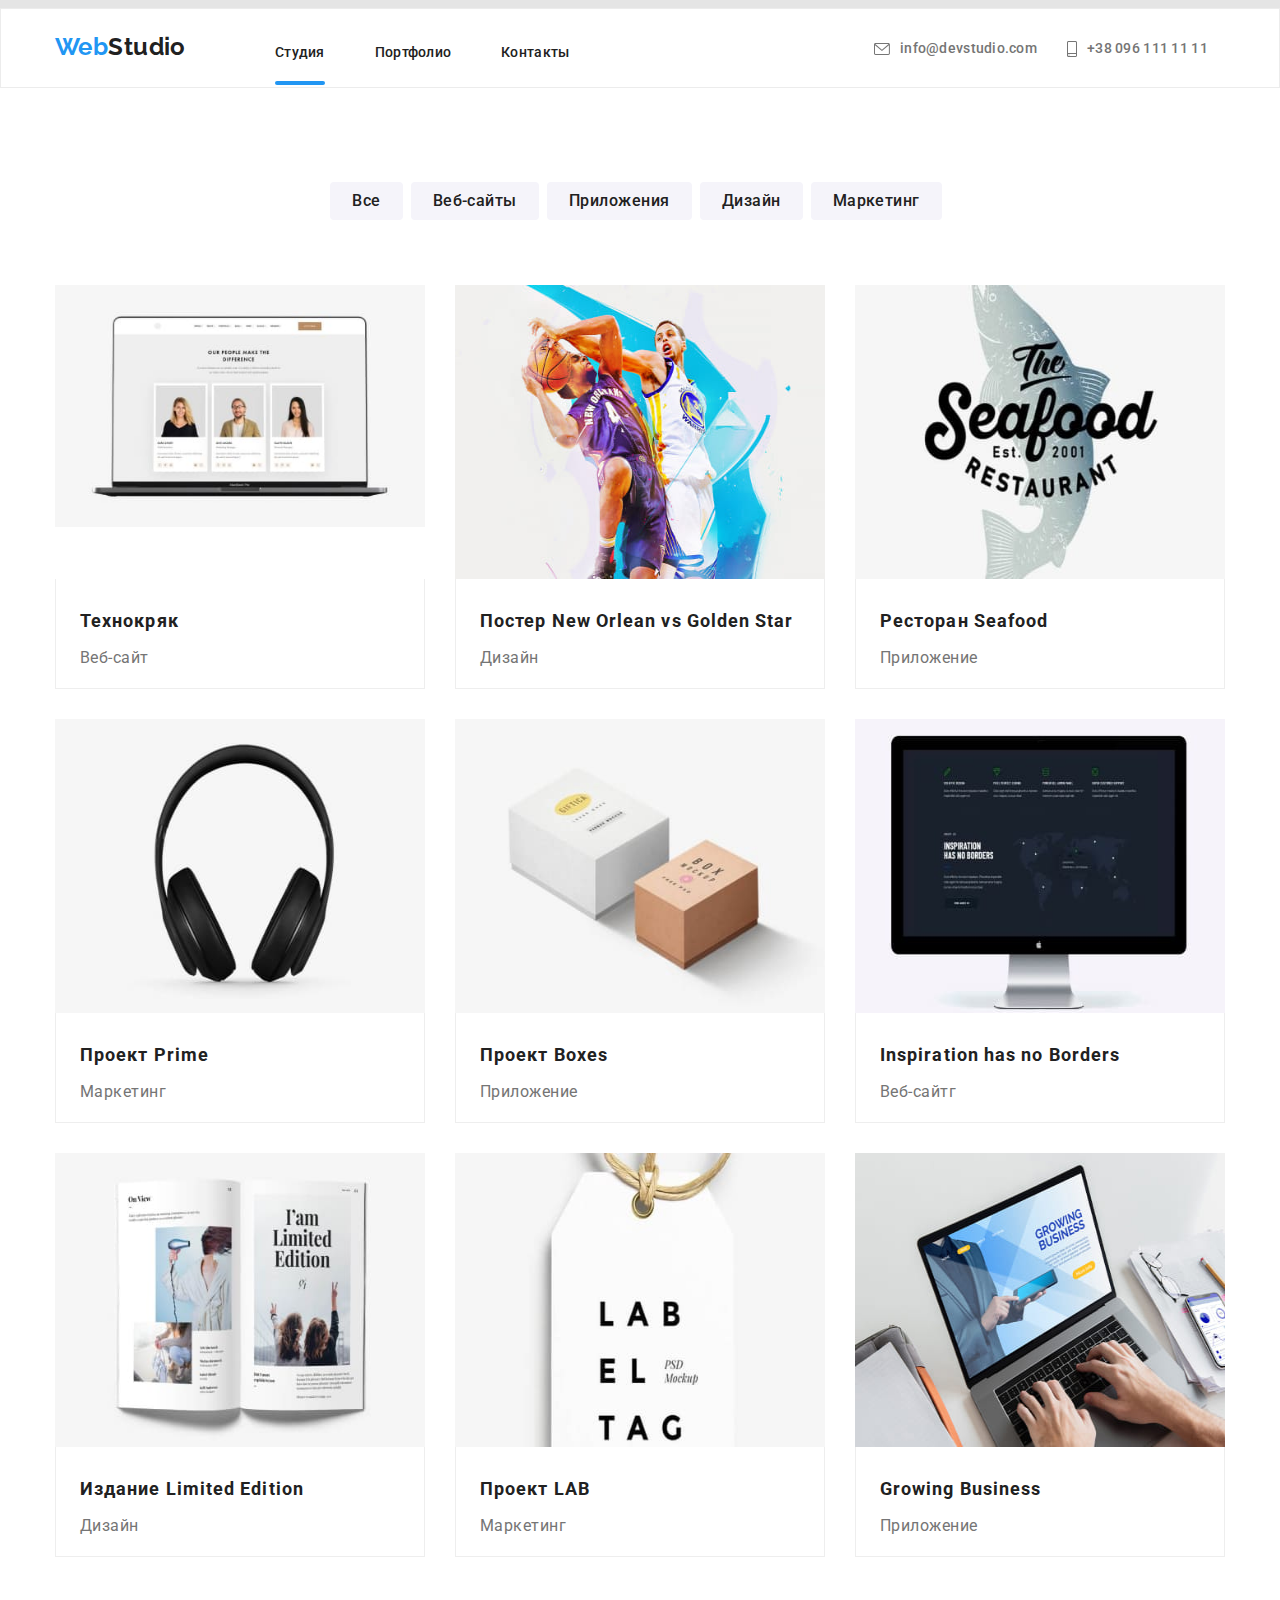
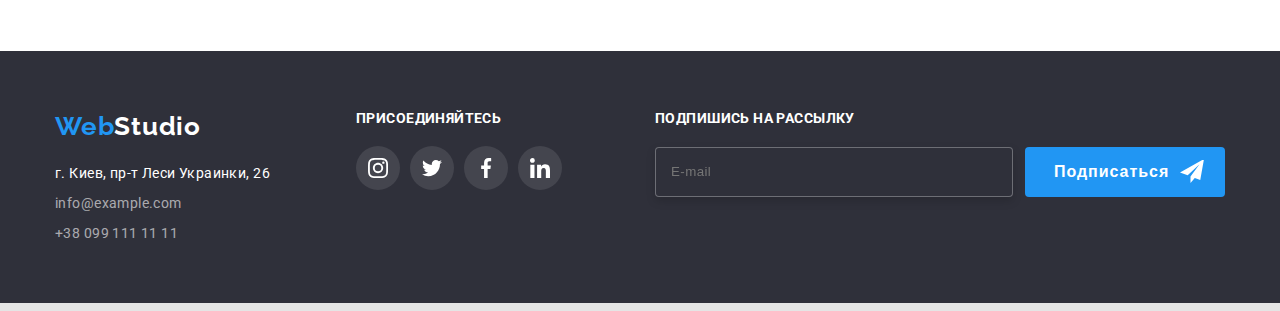
==== portfolio.html @ f5535d95 "first img portfolio" ====
<!DOCTYPE html>
<html lang="ru">
<head>
    <meta charset="UTF-8">
    <meta http-equiv="X-UA-Compatible" content="IE=edge">
    <meta name="viewport" content="width=device-width, initial-scale=1.0">
    <title>WebStudio</title>
    <link rel="preconnect" href="https://fonts.googleapis.com">
    <link rel="preconnect" href="https://fonts.gstatic.com" crossorigin>
    <link
        href="https://fonts.googleapis.com/css2?family=Raleway:wght@700&family=Roboto:wght@400;500;700;900&display=swap"
        rel="stylesheet">
    <link rel="stylesheet" href="https://cdnjs.cloudflare.com/ajax/libs/modern-normalize/1.1.0/modern-normalize.min.css"
        integrity="sha512-wpPYUAdjBVSE4KJnH1VR1HeZfpl1ub8YT/NKx4PuQ5NmX2tKuGu6U/JRp5y+Y8XG2tV+wKQpNHVUX03MfMFn9Q=="
        crossorigin="anonymous" referrerpolicy="no-referrer" />
    <!-- <link rel="stylesheet" href="./css/styles.css"> -->
    <link rel="stylesheet" href="./css/main.min.css">
</head>
    <body>
     <header class="header">
        <div class="container header__container">
             <button type="button" class="header-modal__open-btn" data-header-modal-open>
            <svg class="header-modal__icon" width="24" height="16">
              <use href="./images/mobile/svg/symbol-defs.svg#icon-menu_24px" />
            </svg>
          </button>
          <a class="header-logo link" href="./index.html" lang="en">
            <samp class="header-logo__web">Web</samp>Studio
          </a>
          <div class="header-adress-nav__container">
            <nav class="header-adress-nav__nav">
            <ul class="header-adress-nav__nav__list list">
              <li class="header-adress-nav__nav__item">
                <a class="header-adress-nav__nav__link link current" href="./index.html"
                  >Студия</a>
              </li>
              <li class="header-adress-nav__nav__item">
                <a class="header-adress-nav__nav__link link" href="./portfolio.html"
                  >Портфолио</a>
              </li>
              <li class="header-adress-nav__nav__item">
                <a class="header-adress-nav__nav__link link" href="">Контакты</a>
              </li>
            </ul>
          </nav>
          <div class="header-adress-nav__connect">
            <ul class="header-adress-nav__address__list list">
                <li class="header-adress-nav__address__item">
                <a
                  class="header-adress-nav__address__link link"
                  href="mailto:info@devstudio.com">
                  <svg class="header-adress-nav__address__icon-mail" >
                    <use href="./images/icons.svg#envelope" />
                  </svg>
                  info@devstudio.com</a
                >
              </li>
              <li class="header-adress-nav__address__item">
                <a class="header-adress-nav__address__link link" href="tel:+380961111111">
                  <svg class="header-adress-nav__address__icon-tel" >
                    <use href="./images/icons.svg#smartphone" />
                  </svg>
                  +38 096 111 11 11
                </a>
              </li>
              
            </ul>
         </div>
         
        </div>
        <section class="header-modal">
          <div class="header-modal__backdrop is-hidden" data-header-modal>
            <div class="header-modal__container">
              <button type="button" class="header-modal__close-btn" data-header-modal-close>
                <svg class="header-modal__icon" width="18.67" height="18.67">
                  <use href="./images/vector-sptite.svg#icon-Vector" />
                </svg>
              </button>
              <nav class="header-nav">
                <ul class="header-nav__list list">
                  <li class="header-nav__item">
                    <a class="header-nav__link link current" href="./index.html"
                      >Студия</a>
                  </li>
                  <li class="header-nav__item">
                    <a class="header-nav__link link" href="./portfolio.html"
                      >Портфолио</a>
                  </li>
                  <li class="header-nav__item">
                    <a class="header-nav__link link" href="">Контакты</a>
                  </li>
                </ul>
              </nav>
              <div class="header-connect">
                <ul class="header-address__list list">
                  <li class="header-address__item">
                    <a class="header-address__link link" href="tel:+380961111111">
                      <!-- <svg class="header-address__icon" width="10" height="16">
                        <use href="./images/icons.svg#smartphone" /> -->
                      </svg>
                      +38 096 111 11 11
                    </a>
                  </li>
                  <li class="header-address__item">
                    <a
                      class="header-address__link link"
                      href="mailto:info@devstudio.com">
                      <!-- <svg class="header-address__icon" width="16" height="12">
                        <use href="./images/icons.svg#envelope" />
                      </svg> -->
                      info@devstudio.com</a
                    >
                  </li>
                </ul>
                <ul class="list social__list">
                  <li class="social__item item">
                    <a href="#" class="social__link link">
                    <p class="social__icon">Instagram</p>
                    </a>
                </li>
                <li class="social__item">
                    <a href="#" class="social__link link">
                    <p class="social__icon">Twitter</p>
                    </a>
                </li>
                <li class="social__item">
                    <a href="#" class="social__link link">
                    <p class="social__icon">Facebook</p>
                    </a>
                </li>
                <li class="social__item">
                    <a href="#" class="social__link link">
                    <p class="social__icon">LinkedIn</p>
                    </a>
                </li>
                </ul>
            </div>
            </div>
            </div>
        </div>
        </section>
      </header>
        <main>
            <section class="service-menu">
                <div class="service-menu__container container">
                    <ul class="list service-menu__list">
                        <li >
                            <button  class="service-menu__btm" type="button">Все</button>
                        </li>
                        <li>
                            <button class="service-menu__btm" type="button">Веб-сайты</button>
                        </li>
                        <li>
                            <button class="service-menu__btm" type="button">Приложения</button>
                        </li>
                        <li>
                            <button class="service-menu__btm" type="button">Дизайн</button>
                        </li>
                        <li>
                            <button class="service-menu__btm" type="button">Маркетинг</button>
                        </li>
                    </ul>
                    <h1 class="all-service-menu__title visually-hidden">Все</h1>
                    <ul class="list all-service-menu__list">
                        <li class="all-service-menu__item" >
                            <div class="all-service-menu__container">
                                <img 
                                srcset="./images/little-pictures/nout1.jpg 1x, ./images/little-pictures/nout2.jpg 2x" ;
                                class="portfolio-img" 
                                src="./images/little-pictures/nout1.jpg" 
                                alt="ноутбук"
                                width="370px" >
                                <p class="all-service-menu__paragraph"> Технокряк это современная площадка распространения коронавируса. Компании используют
                                    эту платформу для цифрового
                                    шпионажа и атак на защищённые сервера конкурентов.</p>
                            </div>
                            <div class="all-service-menu__container-card">
                                <h2 class="all-service-menu__title-card">Технокряк</h2>
                                <p class="all-service-menu__paragraph-card">Веб-сайт</p>
                            </div>
                        </li>
                        <li class="all-service-menu__item">
                            <div class="all-service-menu__container">
                                <img src="./images/little-pictures/bascet1x.jpg" alt="два баскетболиста" width="450" height="294">
                                <p class="all-service-menu__paragraph">Технокряк это современная площадка распространения коронавируса. Компании используют эту платформу для цифрового
                                шпионажа и атак на защищённые сервера конкурентов.</p>
                            </div>
                            <div class="all-service-menu__container-card">
                                <h2 class="all-service-menu__title-card">Постер New Orlean vs Golden Star</h2>
                                <p class="all-service-menu__paragraph-card">Дизайн</p>
                            </div>
                        </li>
                        <li class="all-service-menu__item">
                            <div class="all-service-menu__container">
                                <img src="./images/little-pictures/saeafood1.jpg" alt="лого ресторана" width="450" height="294">
                                <p class="all-service-menu__paragraph">Технокряк это современная площадка распространения коронавируса. Компании используют эту платформу для цифрового
                                шпионажа и атак на защищённые сервера конкурентов.</p>
                            </div>
                            <div class="all-service-menu__container-card">
                                <h2 class="all-service-menu__title-card">Ресторан Seafood</h2>
                                <p class="all-service-menu__paragraph-card" >Приложение</p>
                            </div>
                        </li>
                        <li class="all-service-menu__item">
                            <div class="all-service-menu__container">
                                <img src="./images/little-pictures/наушники1.jpg" alt="наушники" width="450" height="294">
                                <p class="all-service-menu__paragraph">Технокряк это современная площадка распространения коронавируса. Компании используют эту платформу для цифрового
                                шпионажа и атак на защищённые сервера конкурентов.</p>
                            </div>
                            <div class="all-service-menu__container-card">
                                <h2 class="all-service-menu__title-card">Проект Prime</h2>
                                <p class="all-service-menu__paragraph-card" >Маркетинг</p>
                            </div>
                        </li>
                        <li class="all-service-menu__item">
                            <div class="all-service-menu__container">
                                <img src="./images/little-pictures/boxes1.jpg" alt="коробки" width="450" height="294">
                                <p class="all-service-menu__paragraph">Технокряк это современная площадка распространения коронавируса. Компании используют эту платформу для цифрового
                                шпионажа и атак на защищённые сервера конкурентов.</p>
                            </div>
                            <div class="all-service-menu__container-card"> 
                                <h2 class="all-service-menu__title-card">Проект Boxes</h2>
                                <p class="all-service-menu__paragraph-card" >Приложение</p>
                            </div>
                        </li>
                        <li class="all-service-menu__item">
                            <div class="all-service-menu__container">
                                <img src="./images/little-pictures/monitor1.jpg" alt="монитор" width="450" height="294">
                                <p class="all-service-menu__paragraph">Технокряк это современная площадка распространения коронавируса. Компании используют эту платформу для цифрового
                                шпионажа и атак на защищённые сервера конкурентов.</p>
                                </div>
                            <div class="all-service-menu__container-card">
                                <h2 class="all-service-menu__title-card">Inspiration has no Borders</h2>
                                <p class="all-service-menu__paragraph-card" >Веб-сайтг</p>
                            </div>
                        </li>
                        <li class="all-service-menu__item">
                            <div class="all-service-menu__container">
                                <img src="./images/little-pictures/magazine1.jpg" alt="книга" width="450" height="294">
                                <p class="all-service-menu__paragraph">Технокряк это современная площадка распространения коронавируса. Компании используют эту платформу для цифрового
                                шпионажа и атак на защищённые сервера конкурентов.</p>
                            </div>
                            <div class="all-service-menu__container-card">
                                <h2 class="all-service-menu__title-card">Издание Limited Edition</h2>
                                <p class="all-service-menu__paragraph-card" >Дизайн</p>
                            </div>
                        </li>
                        <li class="all-service-menu__item">
                            <div class="all-service-menu__container">
                                <img src="./images/little-pictures/label1.jpg" alt="лейба" width="450" height="294">
                                <p class="all-service-menu__paragraph">Технокряк это современная площадка распространения коронавируса. Компании используют эту платформу для цифрового
                                шпионажа и атак на защищённые сервера конкурентов.</p>
                            </div>
                            <div class="all-service-menu__container-card">
                                <h2 class="all-service-menu__title-card">Проект LAB</h2>
                                <p class="all-service-menu__paragraph-card" >Маркетинг</p>
                            </div>
                        </li>
                        <li class="all-service-menu__item">
                            <div class="all-service-menu__container">
                                <img src="./images/little-pictures/lapetop1.jpg" alt="ноутбук" width="450" height="294">
                                <p class="all-service-menu__paragraph">Технокряк это современная площадка распространения коронавируса. Компании используют эту платформу для цифрового
                                шпионажа и атак на защищённые сервера конкурентов.</p>
                            </div>
                            <div class="all-service-menu__container-card">
                                <h2 class="all-service-menu__title-card">Growing Business</h2>
                                <p class="all-service-menu__paragraph-card" >Приложение</p>
                            </div>
                        </li>
                    </ul>
                </div>
            </section>
        </main>
        <footer class="footer-background">
            <div class="container footer__container">
                <div class="footer-logo-link__container">
                    <div class="footer-logo__container">
                <a class="footer-logo__link link" href="./index.html" lang="en"
                  ><span class="footer-logo__web">Web</span>Studio
                </a>
                <ul class="footer-address__list list">
                  <li class="footer-address__tittle">
                    <a
                      class="footer-address__link link"
                      href="https://goo.gl/maps/EG5BfM6RNB53mgnRA"
                      target="_blank"
                      rel="noopener noreferrer"
                    >
                      <span class="address-link footer-address__link"
                        >г. Киев, пр-т Леси Украинки, 26</span
                      >
                    </a>
                  </li>
                  <li class="footer-address__tittle">
                    <a
                      class="footer-address__link link"
                      href="mailto:info@example.com"
                      >info@example.com</a
                    >
                  </li>
                  <li class="footer-address__tittle">
                    <a class="footer-address__link link" href="tel:+380991111111"
                      >+38 099 111 11 11</a
                    >
                  </li>
                </ul>
              </div>
              <div class="footer-link__container">
                <h3 class="footer-link__title title">присоединяйтесь</h3>
                <ul class="list footer-link__list">
                  <li class="footer-link__item">
                    <a href="#" class="footer-link__link">
                      <svg class="footer-link__icon" width="20" height="20">
                        <use href="./images/icons.svg#instagram"></use>
                      </svg>
                    </a>
                  </li>
                  <li class="footer-link__item">
                    <a href="#" class="footer-link__link">
                      <svg class="footer-link__icon" width="20" height="20">
                        <use href="./images/icons.svg#twitter" />
                      </svg>
                    </a>
                  </li>
                  <li class="footer-link__item">
                    <a href="#" class="footer-link__link">
                      <svg class="footer-link__icon" width="20" height="20">
                        <use href="./images/icons.svg#facebook" />
                      </svg>
                    </a>
                  </li>
                  <li class="footer-link__item">
                    <a href="#" class="footer-link__link">
                      <svg class="footer-link__icon" width="20" height="20">
                        <use href="./images/icons.svg#linkedin" />
                      </svg>
                    </a>
                  </li>
                </ul>
              </div></div>
              
              <div class="footer-field__container">
                <form class="footer-field__form" action="#">
                  <div class="lable-input__container">
                    <label class="lable-input__lable" for="email"
                      >подпишись на рассылку</label
                    >
                    <input
                      class="lable-input__input"
                      type="email"
                      id="email"
                      placeholder="E-mail"
                      name="email-foot"
                    />
                  </div>
                  <div class="footer-btn__container">
                    <span>
                      <input
                        type="submit"
                        value="Подписаться"
                        class="footer-btn"
                        id="#"
                        name="submit-btn"
                      />
                      <span class="icon-send__container">
                        <svg class="footer-btn__icon" width="24" height="24">
                          <use href="./images/icon-send.svg#icon-icon-send" />
                        </svg>
                      </span>
                      <!-- <img class="footer-btn__icon" src="./images/icomoon (1)/icon send.svg" alt="#"> -->
                    </span>
                  </div>
                </form>
              </div>
            </div>
          </footer>
    <script src="./js/modal.js"></script>
    </body>
</html>
---- css/styles.css ----
/*  */
---- css/main.min.css ----
:root{--h-color: #212121;--paragrapf-color: #757575;--accent-color: #2196f3;--background-color: #ffffff;--transition: color, 250ms cubic-bezier(0.4, 0, 0.2, 1)}html{box-sizing:border-box}*,*::after,*::before{box-sizing:inherit}h1,h2,h3,h4,h5,h6{padding:0;margin:0}p{margin:0;padding:0}ul{margin:0;padding:0}button{cursor:pointer;padding:0;border:none;font:inherit;color:inherit;background-color:transparent}img{display:block;width:100%;max-height:100%}body{font-family:"Roboto", sans-serif;background:#e5e5e5;font-size:14px;line-height:1.71;letter-spacing:0.03em;color:var(--paragrapf-color);min-width:480px;max-width:1600px;margin-left:auto;margin-right:auto}.list{list-style:none}.link{text-decoration:none}.visually-hidden{position:absolute;clip:rect(0 0 0 0);width:1px;height:1px;margin:-1px}.container{box-sizing:border-box;margin-left:auto;margin-right:auto;padding:60px 15px 60px 15px}@media screen and (min-width: 480px){.container{width:480px}}@media screen and (min-width: 768px){.container{width:768px}}@media screen and (min-width: 1200px){.container{width:1200px;height:100%;padding:94px 15px 94px 15px}}@media screen and (min-width: 768px){.current{color:var(--accent-color)}.current::after{content:"  ";border-radius:2%;transition:background-color 250ms linear;position:absolute;left:0;bottom:-32px;width:100%;height:4px;border-radius:2px;background-color:var(--accent-color)}}.header{background:var(--background-color);border:1px solid #ececec;height:60px}@media screen and (min-width: 768px){.header{height:80px}}.header__container{padding:16px 331px 16px 15px;position:relative;height:60px}@media screen and (min-width: 768px){.header__container{height:80px;padding-top:26px;padding-bottom:26px}}@media screen and (min-width: 1200px){.header__container{height:80px;padding-top:24px;padding-bottom:25px}}.header-connect{margin-left:auto;min-width:307px}.header-nav{margin-bottom:302px}.header-nav__item{margin-bottom:30px}.header-logo{font-family:"Raleway", sans-serif;font-weight:bold;font-size:24px;line-height:1.17;color:var(--h-color)}.header-logo__web{font-family:"Raleway", sans-serif;font-weight:bold;font-size:24px;line-height:1.17;color:var(--accent-color)}.header-nav__link{width:49px;font-weight:500;font-size:40px;line-height:1.175;letter-spacing:0.02em;color:var(--h-color);transition:var(--transition);position:relative}.header-nav__link:hover,.header-nav__link:focus,.header-nav__link:active{color:var(--accent-color)}.header-address__link{font-weight:500;font-size:24px;line-height:1.1;letter-spacing:0.02em;color:var(--paragrapf-color);transition:var(--transition)}.header-address__link:hover,.header-address__link:focus{color:var(--accent-color);font-weight:500;font-size:34px;line-height:1.176;letter-spacing:0.02em}.header-address__item{margin-bottom:32px}.header-address__icon{margin-right:10px;fill:currentColor}@media screen and (min-width: 767px){.header-modal__container,.header-modal__backdrop{display:none}}.hero{background:#2f303a;height:100%;background-image:linear-gradient(rgba(47,48,58,0.4), rgba(47,48,58,0.4)),url(../../images/little-pictures/Hero3.jpg);background-size:cover;background-position:center;background-repeat:no-repeat;margin-left:auto;margin-right:auto}.btn-container{display:flex;align-items:center;justify-content:space-around}.hero__btn{font-weight:bold;font-size:16px;line-height:1.88;letter-spacing:0.06em;color:var(--background-color);background:#2196f3;box-shadow:0px 4px 4px rgba(0,0,0,0.15);border-radius:4px;padding:10px 32px 10px 32px}.hero__title{font-weight:900;font-size:26px;line-height:1.6;text-align:center;letter-spacing:0.06em;text-transform:uppercase;color:var(--background-color);margin-bottom:30px}@media screen and (min-width: 1200px){.hero__title{font-size:44px;line-height:1.36}}@media screen and (max-width: 480px){.hero__container{width:480px;height:400px;padding-left:60px;padding-right:60px;padding-top:118px}}@media screen and (min-width: 768px){.hero__container{width:768px;padding-top:200px;padding-left:204px;padding-right:204px;padding-top:118px}}@media screen and (min-width: 1200px){.hero__container{width:1200px;height:600px;padding-top:200px;padding-left:252px;padding-right:252px;padding-top:200px}}.what-are-we-doing__container{background-color:ffffff}.advantage__item{margin-bottom:30px}@media screen and (min-width: 768px){.advantage__item:nth-child(2n+1){margin-right:30px}.advantage__item:nth-last-child(-n+2){margin-bottom:0}}@media screen and (min-width: 1200px){.advantage__item{width:270px;margin-bottom:0}.advantage__item:nth-last-child(n+3){margin-right:30px}}.advantage__link{display:flex;align-items:center;justify-content:center;margin-bottom:20px;width:450px;height:120px;background-color:#f5f4fa;border-radius:4px}@media screen and (min-width: 768px){.advantage__link{width:354px}}@media screen and (min-width: 1200px){.advantage__link{width:270px}}@media screen and (min-width: 768px){.advantage__list{display:flex;flex-wrap:wrap;width:100%}}@media screen and (min-width: 1200px){.advantage__list{display:flex;margin-bottom:94px}}.advantage-invisible{display:none;justify-content:space-between;margin-left:8px}.advantage__title{font-weight:bold;font-size:14px;line-height:1.14;letter-spacing:0.03em;text-transform:uppercase;color:var(--h-color);margin-bottom:10px;text-align:center}@media screen and (min-width: 768px){.advantage__title{display:flex;align-items:flex-start}}.advantage__text{font-size:14px;line-height:1.7;letter-spacing:0.03em;color:var(--paragrapf-color)}@media screen and (min-width: 768px){.advantage__text{width:354px}}@media screen and (min-width: 1200px){.advantage__text{width:354px;width:270px}}.what-are-we-doing__text{display:block;width:205px;height:16px;box-sizing:content-box;background-color:rgba(47,48,58,0.8);padding:27px 82px 27px 83px;position:absolute;bottom:0;font-size:14px;line-height:1.14;text-align:center;letter-spacing:0.03em;text-transform:uppercase;color:#ffffff}.what-are-we-doing__item{display:flex;position:relative}.what-are-we-doing__item:not(:last-child){margin-right:30px}.what-are-we-doing{background-color:var(--background-color)}.what-are-we-doing__title{font-weight:bold;font-size:36px;line-height:1.17;text-align:center;letter-spacing:0.03em;color:var(--h-color);margin-bottom:50px}@media screen and (max-width: 1200px){.what-are-we-doing__title{display:none}}.what-are-we-doing__list{display:flex}@media screen and (max-width: 1200px){.what-are-we-doing__list{display:none}}.our-team{background:#f5f4fa}.employee-social__list{display:flex;justify-content:center;padding-right:32px;padding-left:32px}.employee__container{background-color:var(--background-color);padding-bottom:30px;padding-top:30px;box-shadow:0px 1px 3px rgba(0,0,0,0.12),0px 1px 1px rgba(0,0,0,0.14),0px 2px 1px rgba(0,0,0,0.2);border-radius:0px 0px 4px 4px}@media screen and (min-width: 768px){.our-team__list{display:flex;flex-wrap:wrap}}@media screen and (min-width: 1200px){.our-team__list{display:flex;flex-wrap:nowrap}}.our-team__item{width:450px;height:630px}@media screen and (min-width: 768px){.our-team__item{width:354px;height:536px}.our-team__item:nth-last-child(2n+2){margin-right:30px}}@media screen and (min-width: 1200px){.our-team__item{width:270px;height:428px}.our-team__item:not(:last-child){margin-right:30px}}.our-team__title{font-weight:bold;font-size:36px;line-height:1.17;text-align:center;letter-spacing:0.03em;color:var(--h-color);margin-bottom:50px}.employee__title{font-weight:500;font-size:16px;line-height:1.19;text-align:center;letter-spacing:0.03em;color:var(--h-color);margin-bottom:10px}.employee__text{font-size:16px;line-height:1.19;text-align:center;letter-spacing:0.03em;color:var(--paragrapf-color);margin-bottom:16px}.employee-social__link{width:44px;height:44px;background-color:000000;display:flex;align-items:center;justify-content:center;border-radius:50%;color:#afb1b8;transition:var(--transition)}.employee-social__link:hover,.employee-social__link:focus{background-color:var(--accent-color);color:#ffffff}.employee-social__icon{fill:currentColor}.customers__item{width:210px;height:92px;margin-bottom:30px}@media screen and (min-width: 480px){.customers__item:nth-last-child(-n+2){margin-bottom:0px}}@media screen and (min-width: 768px){.customers__item:nth-last-child(-n+3){margin-bottom:0px}}@media screen and (min-width: 1200px){.customers__item{margin-bottom:0}}@media screen and (min-width: 1200px){.customers__item+.customers__item{margin-left:30px}}.customers__link{width:210px;height:92px;display:flex;align-items:center;justify-content:center;color:#afb1b8;border:1px solid #afb1b8;box-sizing:border-box;border-radius:4px;transition:var(--transition)}.customers__link:hover,.customers__link:focus{border:1px solid var(--accent-color);color:var(--accent-color)}@media screen and (min-width: 1200px){.customers__link{width:170px}}.customers__icon{fill:currentColor}.customers{background-color:#ffffff}@media screen and (min-width: 767px){.customers__container{height:519px;width:480px;width:100%}}@media screen and (min-width: 767px) and (min-width: 768px){.customers__container{height:397px;width:768px}}@media screen and (min-width: 767px) and (min-width: 1200px){.customers__container{height:370px;width:1200px}}.cuctomers__list{margin-left:auto;margin-right:auto;display:flex;flex-wrap:wrap;justify-content:space-between}@media screen and (min-width: 768px){.cuctomers__list{display:flex;flex-wrap:wrap;justify-content:space-between}}@media screen and (min-width: 1200px){.cuctomers__list{display:flex;flex-wrap:nowrap}}.customers__title{color:var(--h-color);font-weight:bold;font-size:36px;line-height:1.4;letter-spacing:0.03em;margin-bottom:30px;text-align:center}@media screen and (min-width: 1200px){.customers__title{margin-bottom:50px}}.footer-link__title{font-weight:bold;font-size:14px;line-height:1.1;letter-spacing:0.03em;text-transform:uppercase;color:#ffffff;margin-bottom:20px;text-align:center}@media screen and (min-width: 1200px){.footer-link__title{text-align:left}}.footer-link__list{display:flex;justify-content:flex-start}.footer-link__icon{fill:#ffffff}.footer-link__link{color:var(--h-color);width:44px;height:44px;display:flex;align-items:center;justify-content:center;border-radius:50%;background-color:rgba(255,255,255,0.1);transition:var(--transition)}.footer-link__link:hover,.footer-link__link:focus{background-color:var(--accent-color);color:#ffffff}.footer-link__item+.footer-link__item{margin-left:10px}.footer-address__tittle{margin-bottom:9px;height:21px}.footer-background{background:#2f303a}.footer-logo__link{font-family:"Raleway", sans-serif;font-weight:bold;font-size:26px;line-height:1.19;letter-spacing:0.03em;color:var(--background-color);display:flex;justify-content:center;margin-bottom:20px}@media screen and (min-width: 1200px){.footer-logo__link{display:flex;justify-content:flex-start}}.footer-logo__web{color:var(--accent-color)}.footer-address__link{font-style:normal;font-size:14px;line-height:1.71;letter-spacing:0.03em;color:rgba(255,255,255,0.6);transition:var(--transition)}.footer-address__link:hover,.footer-address__link:focus{color:var(--accent-color)}.address-link{color:var(--background-color)}.footer-address__list{min-width:231px;display:flex;flex-direction:column;align-items:center}@media screen and (min-width: 1200px){.footer-address__list{display:flex;align-items:flex-start}}.footer-btn__container{width:200px;height:50px;margin-left:auto;margin-right:auto}.footer-btn__icon{position:relative;left:155px;top:12px}.footer-btn{width:200px;height:50px;padding:10px 62px 10px 29px;background-color:var(--accent-color);transition:box-shadow 250ms cubic-bezier(0.4, 0, 0.2, 1);border-radius:4px;font-weight:bold;font-size:16px;line-height:1.88px;text-align:center;letter-spacing:0.06em;color:#ffffff;margin:0;position:absolute;border:none}.footer-btn:hover{cursor:pointer}.lable-input__container{width:450px;margin-bottom:20px;display:flex;flex-direction:column;align-items:center}@media screen and (min-width: 1200px){.lable-input__container{width:358px;margin-bottom:0;margin-right:12px;display:flex;align-items:flex-start}}.lable-input__lable{font-weight:bold;font-size:14px;line-height:1.14;letter-spacing:0.03em;text-transform:uppercase;color:#ffffff;margin-bottom:20px}.lable-input__input{outline:none;background:#2f303a;border:1px solid rgba(255,255,255,0.3);box-sizing:border-box;filter:drop-shadow(0px 4px 4px rgba(0,0,0,0.15));border-radius:4px;width:100%;height:50px;padding:15px;font-size:1.25;letter-spacing:0.03em;color:rgba(255,255,255,0.6)}.footer__container{padding-top:60px;padding-bottom:60px;display:flex;flex-direction:column;align-items:center;position:relative}@media screen and (min-width: 1200px){.footer__container{height:252px;width:1200px;display:flex;align-items:flex-end}}.footer-logo-link__container{display:flex;flex-direction:column}@media screen and (min-width: 768px){.footer-logo-link__container{display:flex;flex-direction:row}}@media screen and (min-width: 768px){.footer-logo-link__container{display:flex;flex-direction:row}}@media screen and (min-width: 1200px){.footer-logo-link__container{display:flex;flex-direction:row;position:absolute;left:15px}}.footer-logo__container{margin-bottom:60px}@media screen and (min-width: 768px){.footer-logo__container{margin-right:165px}}@media screen and (min-width: 1200px){.footer-logo__container{margin-right:70px;margin-bottom:0}}.footer-field__container{display:flex;flex-direction:column;align-items:center;width:570px;height:100%}@media screen and (min-width: 1200px){.footer-field__container{display:flex;align-items:flex-end;width:570px}}@media screen and (min-width: 1200px){.footer-field__form{display:flex;align-items:flex-end}}.footer-link__container{margin-bottom:60px}.current{color:var(--accent-color)}.all-service-menu__paragraph{font-size:18px;line-height:1.56;letter-spacing:0.03em;height:100%;width:100%;padding:63px 24px 63px 24px;color:#ffffff;letter-spacing:0.03em;background:rgba(33,150,243,0.9);position:absolute;top:0;transform:translateY(100%);transition:transform 250ms}.all-service-menu__container{width:450px;height:294px;position:relative;overflow:hidden}.all-service-menu__container:hover .all-service-menu__paragraph{transform:translateY(0)}@media screen and (min-width: 768px){.all-service-menu__container{width:354px;height:294px}}@media screen and (min-width: 1200px){.all-service-menu__container{width:370px;height:294px}}.service-menu{background-color:#ffffff}.all-service-menu__item{width:100%;margin-bottom:30px}@media screen and (min-width: 768px){.all-service-menu__item:nth-child(2n+1){margin-right:30px}}@media screen and (min-width: 1200px){.all-service-menu__item{margin-right:30px}.all-service-menu__item:nth-child(3n){margin-right:0}}.all-service-menu__item:hover{box-shadow:0px 1px 1px rgba(0,0,0,0.12),0px 4px 4px rgba(0,0,0,0.06),1px 4px 6px rgba(0,0,0,0.16);cursor:pointer;transition:box-shadow,transform 250ms cubic-bezier(0.4, 0, 0.2, 1)}.all-service-menu__container-card{width:100%;height:110px;padding:24px 24px 24px 24px;background:var(--background-color);border-bottom:1px solid #eeeeee;border-left:1px solid #eeeeee;border-right:1px solid #eeeeee;box-sizing:border-box;position:relative}.service-menu__list{display:flex;flex-wrap:wrap;justify-content:flex-start;margin-bottom:50px}@media screen and (min-width: 768px){.service-menu__list{justify-content:center}}@media screen and (min-width: 1200px){.service-menu__list{justify-content:center}}.service-menu__btm{font-weight:500;font-size:16px;line-height:1.62;text-align:center;letter-spacing:0.03em;color:var(--h-color);cursor:pointer;background-color:#f5f4fa;border-radius:4px;padding:6px 22px 6px 22px;transition:box-shadow 250ms cubic-bezier(0.4, 0, 0.2, 1)}.service-menu__btm:hover,.service-menu__btm:focus{color:var(--background-color);background:#2196f3;border-radius:4px;box-shadow:0px 3px 1px rgba(0,0,0,0.1),0px 1px 2px rgba(0,0,0,0.08),0px 2px 2px rgba(0,0,0,0.12)}.service-menu__list>li{margin-right:8px;margin-bottom:15px}.service-menu__list>li:nth-last-child(-n+2){margin-bottom:0}.all-service-menu__paragraph-card{margin-top:4px;font-size:16px;line-height:30px;letter-spacing:0.03em;color:var(--paragrapf-color)}.service-menu__title{display:none}.all-service-menu__title-card{font-weight:bold;font-size:18px;line-height:2;letter-spacing:0.06em;color:var(--h-color)}.portfolio-img{background-image:cover;width:100%;display:block}.all-service-menu__list{display:flex;flex-wrap:wrap;margin-bottom:50px;margin-bottom:-30px;box-sizing:border-box}.all-service-menu__item{width:450px;height:404px}@media screen and (min-width: 768px){.all-service-menu__item{width:354px;height:404px}}@media screen and (min-width: 1200px){.all-service-menu__item{width:370px;height:404px}}.modal{padding:0}.modal__backdrop{position:fixed;top:0%;left:0;width:100vw;height:100vw;background-color:rgba(0,0,0,0.2);transition:opacity 250ms, visibility 500ms}.modal__container{width:450px;height:609px;background-color:var(--background-color);box-shadow:0px 1px 3px rgba(0,0,0,0.12),0px 1px 1px rgba(0,0,0,0.14),0px 2px 1px rgba(0,0,0,0.2);border-radius:4px;position:absolute;top:75%;bottom:50%;left:50%;transform:translate(-50%, -50%);padding:40px}@media screen and (min-width: 768px){.modal__container{top:55%;bottom:50%;left:50%}}@media screen and (min-width: 1200px){.modal__container{width:528px;height:581px;top:40%;bottom:50%;left:50%}}.modal__close-btn{width:30px;height:30px;background:var(--background-color);border:1px solid rgba(0,0,0,0.1);border-radius:50%;display:flex;justify-content:center;align-items:center;position:absolute;right:8px;top:8px;color:#000000;transition:color 250ms cubic-bezier(0.4, 0, 0.2, 1)}.modal__close-btn:hover{color:var(--accent-color)}.modal__icon{fill:currentColor}.is-hidden{opacity:0;pointer-events:none;visibility:hidden}.modal-btn-container{display:flex;justify-content:center;box-sizing:border-box}.modal__submit-btn{display:inline-block;align-items:center;min-width:200px;min-height:50px;position:absolute;bottom:40px;background:var(--accent-color);border-radius:4px;color:var(--background-color);padding:10px 55px 10px 56px;font-weight:bold;font-size:16px;line-height:1.9px;text-align:center;letter-spacing:0.06em;transition:box-shadow 250ms cubic-bezier(0.4, 0, 0.2, 1);bottom:40px;right:50%;transform:translateX(50%)}.modal__submit-btn:hover{cursor:pointer;box-shadow:0px 4px 4px rgba(0,0,0,0.15)}.modal__title{font-weight:bold;font-size:20px;line-height:1.15;text-align:center;letter-spacing:0.03em;color:var(--h-color)}.modal__form-container{position:relative;margin-bottom:8px}.modal__form-lable{font-size:12px;line-height:1.17;letter-spacing:0.01em;color:#757575;margin-bottom:4px;width:100%;height:15px}.modal__form-input{padding:15px;width:100%;max-height:40px;border:1px solid rgba(33,33,33,0.2);border-radius:4px;padding-left:35px;display:flex;box-sizing:border-box;outline:none;color:black;transition:border 250ms cubic-bezier(0.4, 0, 0.2, 1)}.modal__form-input:focus+.modal__icon-container{color:var(--accent-color)}.modal__form-input:focus{border:solid var(--accent-color)}.span__modal-svg{margin-right:7px;display:flex;align-items:flex-start}.modal__icon-container{display:flex;position:absolute;top:50%;left:12px;transform:translateY(50%);color:var(--h-color);transition:color 250ms cubic-bezier(0.4, 0, 0.2, 1)}.modal-svg{fill:currentColor;transform:var(--transition)}.modal__form-textarea{transition:border 250ms cubic-bezier(0.4, 0, 0.2, 1);margin-bottom:10px}.modal__form-textarea:focus{border:solid var(--accent-color)}textarea{width:100%;max-height:120px;border:1px solid rgba(33,33,33,0.2);border-radius:4px;font-size:1.14;line-height:16px;letter-spacing:0.01em;color:var(--h-color);padding:12px 16px;resize:none;outline:none}.modal-heckbox__link{color:var(--accent-color)}.modal-heckbox__container{position:relative}.modal-heckbox__text{margin-left:24px;font-size:12px;line-height:1.17;letter-spacing:0.03em;color:#757575}.modal-heckbox__text span{display:inline-block;position:absolute;bottom:5px;left:0;width:15px;height:15px;border-radius:2px;border:2px solid var(--h-color);margin-right:7px}@media screen and (min-width: 1200px){.modal-heckbox__text span{left:13px}}.modal-heckbox__text:hover span{cursor:pointer}@media screen and (min-width: 1200px){.modal-heckbox__text{font-size:14px;line-height:1.7;padding-left:13px}}.modal-heckbox__icon{fill:transparent}.modal-heckbox__check:checked+.modal-heckbox__text span{border:none;background-color:var(--accent-color)}.modal-heckbox__check:checked ~ .modal-heckbox__text .modal-heckbox__icon{fill:#FFFFFF}.header-modal{padding:0;position:absolute;z-index:2}@media screen and (min-width: 767px){.header-modal{display:none}}.header-modal__backdrop{position:fixed;top:0%;left:0;width:100vw;height:100%;background-color:rgba(0,0,0,0.2)}.header-modal__container{padding-top:40px;padding-left:40px;width:480px;height:796px;background-color:var(--background-color);box-shadow:0px 1px 3px rgba(0,0,0,0.12),0px 1px 1px rgba(0,0,0,0.14),0px 2px 1px rgba(0,0,0,0.2);border-radius:4px;position:relative}.header-modal__icon{fill:currentColor}.header-modal__open-btn{background:var(--background-color);display:flex;justify-content:center;align-items:center;position:absolute;right:22px;top:22px;bottom:100px;color:#000000;transition:color 250ms cubic-bezier(0.4, 0, 0.2, 1)}.header-modal__open-btn:hover{color:var(--accent-color)}@media screen and (min-width: 767px){.header-modal__open-btn{display:none}}.header-modal__close-btn{width:30px;height:30px;background:var(--background-color);display:flex;justify-content:center;align-items:center;position:absolute;right:25px;top:21px;color:#000000;transition:color 250ms cubic-bezier(0.4, 0, 0.2, 1)}.header-modal__close-btn:hover{color:var(--accent-color)}.header-modal__title{font-weight:bold;font-size:20px;line-height:1.15;text-align:center;letter-spacing:0.03em;color:var(--h-color)}.social__icon{font-weight:500;font-size:18px;line-height:22px;letter-spacing:0.02em;color:#2196f3}.social__list{display:flex}.social__item{width:100%px;height:20px;padding-right:10px}.social__item+.social__item{border-left:1px solid rgba(33,33,33,0.2);padding-left:10px}.header-adress-nav__container{display:flex;width:100%;position:absolute;top:0}@media screen and (max-width: 767px){.header-adress-nav__container{display:none}}@media screen and (min-width: 768px){.header-adress-nav__container{height:80px}}@media screen and (min-width: 768px){.header-adress-nav__container{height:80px}}@media screen and (min-width: 768px){.current{color:var(--accent-color)}.current::after{content:"  ";display:flex;border-radius:2%;transition:background-color 250ms linear;position:absolute;left:0;bottom:-25px;width:100%;height:4px;border-radius:2px;background-color:var(--accent-color)}}.header-adress-nav__connect{height:100%}@media screen and (min-width: 768px){.header-adress-nav__connect{padding:0;margin-left:84px}}@media screen and (min-width: 1200px){.header-adress-nav__connect{padding-top:32px;padding-bottom:32px;margin-left:305px}}.header-adress-nav__nav{width:294px;justify-content:space-between;align-items:center;margin-left:220px;padding-top:32px;height:100%}.header-adress-nav__nav__item:not(:last-child){margin-right:50px}.header-adress-nav__nav__list,.header-adress-nav__address__list{display:flex;justify-content:space-between}.header-adress-nav__address__list{width:100%;z-index:3}@media screen and (min-width: 768px){.header-adress-nav__address__list{display:flex;flex-direction:column;padding-top:21px;padding-bottom:21px;padding-right:15px}}@media screen and (min-width: 1200px){.header-adress-nav__address__list{display:flex;flex-direction:row;padding:0}}.header-adress-nav__address__icon-mail{fill:currentColor}@media screen and (min-width: 768px){.header-adress-nav__address__icon-mail{margin-right:8px;width:14px;height:10px}}@media screen and (min-width: 1200px){.header-adress-nav__address__icon-mail{margin-right:10px;width:16px;height:12px}}.header-adress-nav__address__icon-tel{fill:currentColor}@media screen and (min-width: 768px){.header-adress-nav__address__icon-tel{margin-right:10px;width:10px;height:14px}}@media screen and (min-width: 1200px){.header-adress-nav__address__icon-tel{margin-right:10px;width:10px;height:16px}}.header-adress-nav__nav__link{font-weight:500;font-size:14px;line-height:1.14;letter-spacing:0.02em;color:var(--h-color);transition:var(--transition);position:relative}.header-adress-nav__nav__link:hover,.header-adress-nav__nav__link:focus,.header-adress-nav__nav__link:active{color:var(--accent-color)}.header-adress-nav__nav__link:hover{color:var(--accent-color)}.header-adress-nav__address__link{font-weight:500;letter-spacing:0.02em;color:var(--paragrapf-color);display:flex;align-items:center;transition:var(--transition)}.header-adress-nav__address__link:hover,.header-adress-nav__address__link:focus{color:var(--accent-color)}@media screen and (min-width: 768px){.header-adress-nav__address__link{font-size:12px;line-height:1.17}}@media screen and (min-width: 1200px){.header-adress-nav__address__link{font-size:14px;line-height:1.1}}@media screen and (min-width: 768px){.header-adress-nav__address__item+.header-adress-nav__address__item{margin-left:0px;margin-top:10px}}@media screen and (min-width: 1200px){.header-adress-nav__address__item+.header-adress-nav__address__item{margin-left:30px;margin-top:0}}
/*# sourceMappingURL=main.min.css.map */
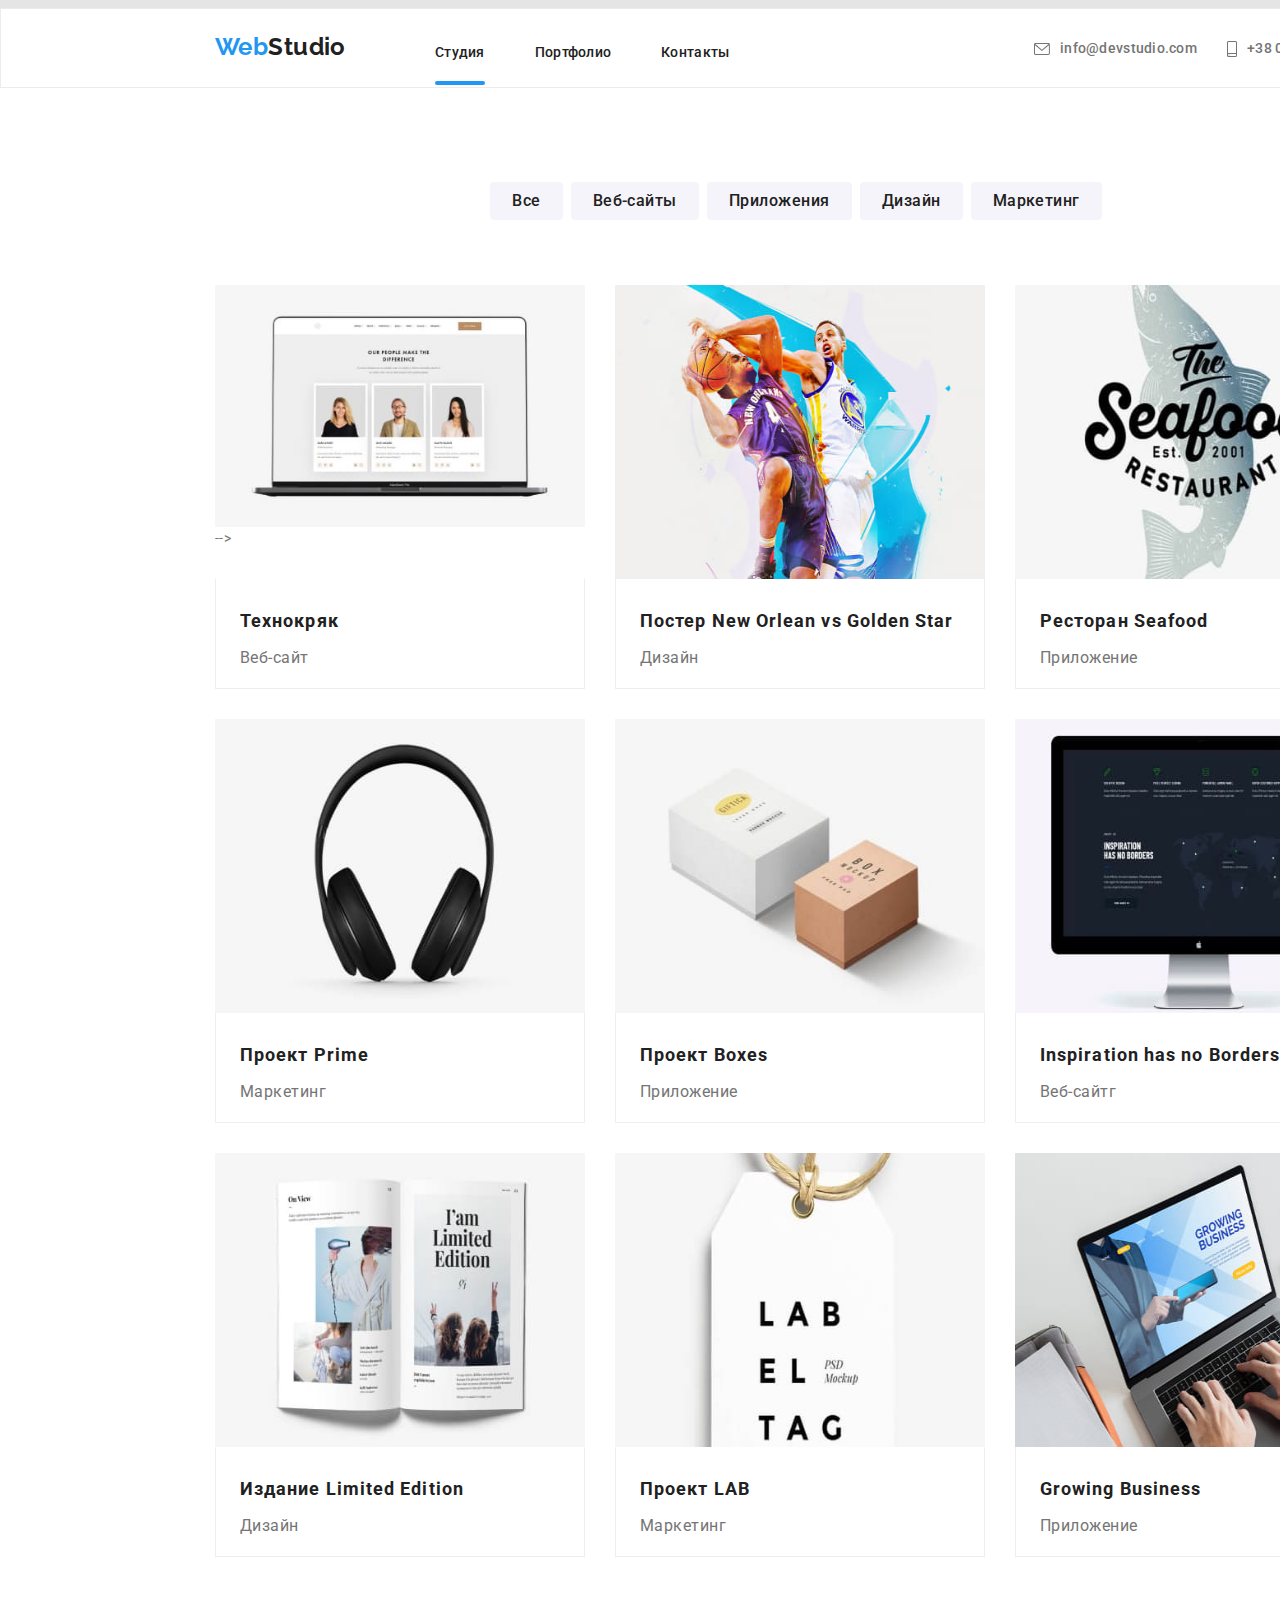
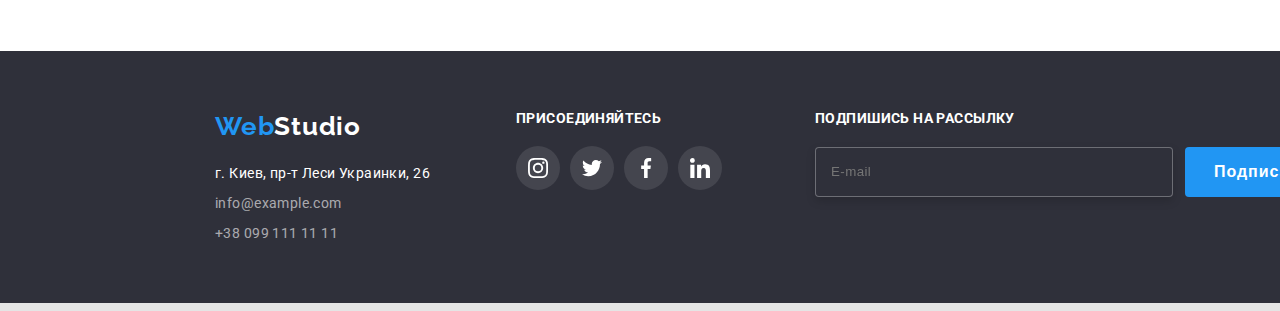
==== commit 446a7e76: "центрирование" ====
--- a/portfolio.html
+++ b/portfolio.html
@@ -169,7 +169,7 @@
                                 class="portfolio-img" 
                                 src="./images/little-pictures/nout1.jpg" 
                                 alt="ноутбук"
-                                width="370px" >
+                                <!-- width="370px" > -->
                                 <p class="all-service-menu__paragraph"> Технокряк это современная площадка распространения коронавируса. Компании используют
                                     эту платформу для цифрового
                                     шпионажа и атак на защищённые сервера конкурентов.</p>
--- a/css/main.min.css
+++ b/css/main.min.css
@@ -1,2 +1,2 @@
-:root{--h-color: #212121;--paragrapf-color: #757575;--accent-color: #2196f3;--background-color: #ffffff;--transition: color, 250ms cubic-bezier(0.4, 0, 0.2, 1)}html{box-sizing:border-box}*,*::after,*::before{box-sizing:inherit}h1,h2,h3,h4,h5,h6{padding:0;margin:0}p{margin:0;padding:0}ul{margin:0;padding:0}button{cursor:pointer;padding:0;border:none;font:inherit;color:inherit;background-color:transparent}img{display:block;width:100%;max-height:100%}body{font-family:"Roboto", sans-serif;background:#e5e5e5;font-size:14px;line-height:1.71;letter-spacing:0.03em;color:var(--paragrapf-color);min-width:480px;max-width:1600px;margin-left:auto;margin-right:auto}.list{list-style:none}.link{text-decoration:none}.visually-hidden{position:absolute;clip:rect(0 0 0 0);width:1px;height:1px;margin:-1px}.container{box-sizing:border-box;margin-left:auto;margin-right:auto;padding:60px 15px 60px 15px}@media screen and (min-width: 480px){.container{width:480px}}@media screen and (min-width: 768px){.container{width:768px}}@media screen and (min-width: 1200px){.container{width:1200px;height:100%;padding:94px 15px 94px 15px}}@media screen and (min-width: 768px){.current{color:var(--accent-color)}.current::after{content:"  ";border-radius:2%;transition:background-color 250ms linear;position:absolute;left:0;bottom:-32px;width:100%;height:4px;border-radius:2px;background-color:var(--accent-color)}}.header{background:var(--background-color);border:1px solid #ececec;height:60px}@media screen and (min-width: 768px){.header{height:80px}}.header__container{padding:16px 331px 16px 15px;position:relative;height:60px}@media screen and (min-width: 768px){.header__container{height:80px;padding-top:26px;padding-bottom:26px}}@media screen and (min-width: 1200px){.header__container{height:80px;padding-top:24px;padding-bottom:25px}}.header-connect{margin-left:auto;min-width:307px}.header-nav{margin-bottom:302px}.header-nav__item{margin-bottom:30px}.header-logo{font-family:"Raleway", sans-serif;font-weight:bold;font-size:24px;line-height:1.17;color:var(--h-color)}.header-logo__web{font-family:"Raleway", sans-serif;font-weight:bold;font-size:24px;line-height:1.17;color:var(--accent-color)}.header-nav__link{width:49px;font-weight:500;font-size:40px;line-height:1.175;letter-spacing:0.02em;color:var(--h-color);transition:var(--transition);position:relative}.header-nav__link:hover,.header-nav__link:focus,.header-nav__link:active{color:var(--accent-color)}.header-address__link{font-weight:500;font-size:24px;line-height:1.1;letter-spacing:0.02em;color:var(--paragrapf-color);transition:var(--transition)}.header-address__link:hover,.header-address__link:focus{color:var(--accent-color);font-weight:500;font-size:34px;line-height:1.176;letter-spacing:0.02em}.header-address__item{margin-bottom:32px}.header-address__icon{margin-right:10px;fill:currentColor}@media screen and (min-width: 767px){.header-modal__container,.header-modal__backdrop{display:none}}.hero{background:#2f303a;height:100%;background-image:linear-gradient(rgba(47,48,58,0.4), rgba(47,48,58,0.4)),url(../../images/little-pictures/Hero3.jpg);background-size:cover;background-position:center;background-repeat:no-repeat;margin-left:auto;margin-right:auto}.btn-container{display:flex;align-items:center;justify-content:space-around}.hero__btn{font-weight:bold;font-size:16px;line-height:1.88;letter-spacing:0.06em;color:var(--background-color);background:#2196f3;box-shadow:0px 4px 4px rgba(0,0,0,0.15);border-radius:4px;padding:10px 32px 10px 32px}.hero__title{font-weight:900;font-size:26px;line-height:1.6;text-align:center;letter-spacing:0.06em;text-transform:uppercase;color:var(--background-color);margin-bottom:30px}@media screen and (min-width: 1200px){.hero__title{font-size:44px;line-height:1.36}}@media screen and (max-width: 480px){.hero__container{width:480px;height:400px;padding-left:60px;padding-right:60px;padding-top:118px}}@media screen and (min-width: 768px){.hero__container{width:768px;padding-top:200px;padding-left:204px;padding-right:204px;padding-top:118px}}@media screen and (min-width: 1200px){.hero__container{width:1200px;height:600px;padding-top:200px;padding-left:252px;padding-right:252px;padding-top:200px}}.what-are-we-doing__container{background-color:ffffff}.advantage__item{margin-bottom:30px}@media screen and (min-width: 768px){.advantage__item:nth-child(2n+1){margin-right:30px}.advantage__item:nth-last-child(-n+2){margin-bottom:0}}@media screen and (min-width: 1200px){.advantage__item{width:270px;margin-bottom:0}.advantage__item:nth-last-child(n+3){margin-right:30px}}.advantage__link{display:flex;align-items:center;justify-content:center;margin-bottom:20px;width:450px;height:120px;background-color:#f5f4fa;border-radius:4px}@media screen and (min-width: 768px){.advantage__link{width:354px}}@media screen and (min-width: 1200px){.advantage__link{width:270px}}@media screen and (min-width: 768px){.advantage__list{display:flex;flex-wrap:wrap;width:100%}}@media screen and (min-width: 1200px){.advantage__list{display:flex;margin-bottom:94px}}.advantage-invisible{display:none;justify-content:space-between;margin-left:8px}.advantage__title{font-weight:bold;font-size:14px;line-height:1.14;letter-spacing:0.03em;text-transform:uppercase;color:var(--h-color);margin-bottom:10px;text-align:center}@media screen and (min-width: 768px){.advantage__title{display:flex;align-items:flex-start}}.advantage__text{font-size:14px;line-height:1.7;letter-spacing:0.03em;color:var(--paragrapf-color)}@media screen and (min-width: 768px){.advantage__text{width:354px}}@media screen and (min-width: 1200px){.advantage__text{width:354px;width:270px}}.what-are-we-doing__text{display:block;width:205px;height:16px;box-sizing:content-box;background-color:rgba(47,48,58,0.8);padding:27px 82px 27px 83px;position:absolute;bottom:0;font-size:14px;line-height:1.14;text-align:center;letter-spacing:0.03em;text-transform:uppercase;color:#ffffff}.what-are-we-doing__item{display:flex;position:relative}.what-are-we-doing__item:not(:last-child){margin-right:30px}.what-are-we-doing{background-color:var(--background-color)}.what-are-we-doing__title{font-weight:bold;font-size:36px;line-height:1.17;text-align:center;letter-spacing:0.03em;color:var(--h-color);margin-bottom:50px}@media screen and (max-width: 1200px){.what-are-we-doing__title{display:none}}.what-are-we-doing__list{display:flex}@media screen and (max-width: 1200px){.what-are-we-doing__list{display:none}}.our-team{background:#f5f4fa}.employee-social__list{display:flex;justify-content:center;padding-right:32px;padding-left:32px}.employee__container{background-color:var(--background-color);padding-bottom:30px;padding-top:30px;box-shadow:0px 1px 3px rgba(0,0,0,0.12),0px 1px 1px rgba(0,0,0,0.14),0px 2px 1px rgba(0,0,0,0.2);border-radius:0px 0px 4px 4px}@media screen and (min-width: 768px){.our-team__list{display:flex;flex-wrap:wrap}}@media screen and (min-width: 1200px){.our-team__list{display:flex;flex-wrap:nowrap}}.our-team__item{width:450px;height:630px}@media screen and (min-width: 768px){.our-team__item{width:354px;height:536px}.our-team__item:nth-last-child(2n+2){margin-right:30px}}@media screen and (min-width: 1200px){.our-team__item{width:270px;height:428px}.our-team__item:not(:last-child){margin-right:30px}}.our-team__title{font-weight:bold;font-size:36px;line-height:1.17;text-align:center;letter-spacing:0.03em;color:var(--h-color);margin-bottom:50px}.employee__title{font-weight:500;font-size:16px;line-height:1.19;text-align:center;letter-spacing:0.03em;color:var(--h-color);margin-bottom:10px}.employee__text{font-size:16px;line-height:1.19;text-align:center;letter-spacing:0.03em;color:var(--paragrapf-color);margin-bottom:16px}.employee-social__link{width:44px;height:44px;background-color:000000;display:flex;align-items:center;justify-content:center;border-radius:50%;color:#afb1b8;transition:var(--transition)}.employee-social__link:hover,.employee-social__link:focus{background-color:var(--accent-color);color:#ffffff}.employee-social__icon{fill:currentColor}.customers__item{width:210px;height:92px;margin-bottom:30px}@media screen and (min-width: 480px){.customers__item:nth-last-child(-n+2){margin-bottom:0px}}@media screen and (min-width: 768px){.customers__item:nth-last-child(-n+3){margin-bottom:0px}}@media screen and (min-width: 1200px){.customers__item{margin-bottom:0}}@media screen and (min-width: 1200px){.customers__item+.customers__item{margin-left:30px}}.customers__link{width:210px;height:92px;display:flex;align-items:center;justify-content:center;color:#afb1b8;border:1px solid #afb1b8;box-sizing:border-box;border-radius:4px;transition:var(--transition)}.customers__link:hover,.customers__link:focus{border:1px solid var(--accent-color);color:var(--accent-color)}@media screen and (min-width: 1200px){.customers__link{width:170px}}.customers__icon{fill:currentColor}.customers{background-color:#ffffff}@media screen and (min-width: 767px){.customers__container{height:519px;width:480px;width:100%}}@media screen and (min-width: 767px) and (min-width: 768px){.customers__container{height:397px;width:768px}}@media screen and (min-width: 767px) and (min-width: 1200px){.customers__container{height:370px;width:1200px}}.cuctomers__list{margin-left:auto;margin-right:auto;display:flex;flex-wrap:wrap;justify-content:space-between}@media screen and (min-width: 768px){.cuctomers__list{display:flex;flex-wrap:wrap;justify-content:space-between}}@media screen and (min-width: 1200px){.cuctomers__list{display:flex;flex-wrap:nowrap}}.customers__title{color:var(--h-color);font-weight:bold;font-size:36px;line-height:1.4;letter-spacing:0.03em;margin-bottom:30px;text-align:center}@media screen and (min-width: 1200px){.customers__title{margin-bottom:50px}}.footer-link__title{font-weight:bold;font-size:14px;line-height:1.1;letter-spacing:0.03em;text-transform:uppercase;color:#ffffff;margin-bottom:20px;text-align:center}@media screen and (min-width: 1200px){.footer-link__title{text-align:left}}.footer-link__list{display:flex;justify-content:flex-start}.footer-link__icon{fill:#ffffff}.footer-link__link{color:var(--h-color);width:44px;height:44px;display:flex;align-items:center;justify-content:center;border-radius:50%;background-color:rgba(255,255,255,0.1);transition:var(--transition)}.footer-link__link:hover,.footer-link__link:focus{background-color:var(--accent-color);color:#ffffff}.footer-link__item+.footer-link__item{margin-left:10px}.footer-address__tittle{margin-bottom:9px;height:21px}.footer-background{background:#2f303a}.footer-logo__link{font-family:"Raleway", sans-serif;font-weight:bold;font-size:26px;line-height:1.19;letter-spacing:0.03em;color:var(--background-color);display:flex;justify-content:center;margin-bottom:20px}@media screen and (min-width: 1200px){.footer-logo__link{display:flex;justify-content:flex-start}}.footer-logo__web{color:var(--accent-color)}.footer-address__link{font-style:normal;font-size:14px;line-height:1.71;letter-spacing:0.03em;color:rgba(255,255,255,0.6);transition:var(--transition)}.footer-address__link:hover,.footer-address__link:focus{color:var(--accent-color)}.address-link{color:var(--background-color)}.footer-address__list{min-width:231px;display:flex;flex-direction:column;align-items:center}@media screen and (min-width: 1200px){.footer-address__list{display:flex;align-items:flex-start}}.footer-btn__container{width:200px;height:50px;margin-left:auto;margin-right:auto}.footer-btn__icon{position:relative;left:155px;top:12px}.footer-btn{width:200px;height:50px;padding:10px 62px 10px 29px;background-color:var(--accent-color);transition:box-shadow 250ms cubic-bezier(0.4, 0, 0.2, 1);border-radius:4px;font-weight:bold;font-size:16px;line-height:1.88px;text-align:center;letter-spacing:0.06em;color:#ffffff;margin:0;position:absolute;border:none}.footer-btn:hover{cursor:pointer}.lable-input__container{width:450px;margin-bottom:20px;display:flex;flex-direction:column;align-items:center}@media screen and (min-width: 1200px){.lable-input__container{width:358px;margin-bottom:0;margin-right:12px;display:flex;align-items:flex-start}}.lable-input__lable{font-weight:bold;font-size:14px;line-height:1.14;letter-spacing:0.03em;text-transform:uppercase;color:#ffffff;margin-bottom:20px}.lable-input__input{outline:none;background:#2f303a;border:1px solid rgba(255,255,255,0.3);box-sizing:border-box;filter:drop-shadow(0px 4px 4px rgba(0,0,0,0.15));border-radius:4px;width:100%;height:50px;padding:15px;font-size:1.25;letter-spacing:0.03em;color:rgba(255,255,255,0.6)}.footer__container{padding-top:60px;padding-bottom:60px;display:flex;flex-direction:column;align-items:center;position:relative}@media screen and (min-width: 1200px){.footer__container{height:252px;width:1200px;display:flex;align-items:flex-end}}.footer-logo-link__container{display:flex;flex-direction:column}@media screen and (min-width: 768px){.footer-logo-link__container{display:flex;flex-direction:row}}@media screen and (min-width: 768px){.footer-logo-link__container{display:flex;flex-direction:row}}@media screen and (min-width: 1200px){.footer-logo-link__container{display:flex;flex-direction:row;position:absolute;left:15px}}.footer-logo__container{margin-bottom:60px}@media screen and (min-width: 768px){.footer-logo__container{margin-right:165px}}@media screen and (min-width: 1200px){.footer-logo__container{margin-right:70px;margin-bottom:0}}.footer-field__container{display:flex;flex-direction:column;align-items:center;width:570px;height:100%}@media screen and (min-width: 1200px){.footer-field__container{display:flex;align-items:flex-end;width:570px}}@media screen and (min-width: 1200px){.footer-field__form{display:flex;align-items:flex-end}}.footer-link__container{margin-bottom:60px}.current{color:var(--accent-color)}.all-service-menu__paragraph{font-size:18px;line-height:1.56;letter-spacing:0.03em;height:100%;width:100%;padding:63px 24px 63px 24px;color:#ffffff;letter-spacing:0.03em;background:rgba(33,150,243,0.9);position:absolute;top:0;transform:translateY(100%);transition:transform 250ms}.all-service-menu__container{width:450px;height:294px;position:relative;overflow:hidden}.all-service-menu__container:hover .all-service-menu__paragraph{transform:translateY(0)}@media screen and (min-width: 768px){.all-service-menu__container{width:354px;height:294px}}@media screen and (min-width: 1200px){.all-service-menu__container{width:370px;height:294px}}.service-menu{background-color:#ffffff}.all-service-menu__item{width:100%;margin-bottom:30px}@media screen and (min-width: 768px){.all-service-menu__item:nth-child(2n+1){margin-right:30px}}@media screen and (min-width: 1200px){.all-service-menu__item{margin-right:30px}.all-service-menu__item:nth-child(3n){margin-right:0}}.all-service-menu__item:hover{box-shadow:0px 1px 1px rgba(0,0,0,0.12),0px 4px 4px rgba(0,0,0,0.06),1px 4px 6px rgba(0,0,0,0.16);cursor:pointer;transition:box-shadow,transform 250ms cubic-bezier(0.4, 0, 0.2, 1)}.all-service-menu__container-card{width:100%;height:110px;padding:24px 24px 24px 24px;background:var(--background-color);border-bottom:1px solid #eeeeee;border-left:1px solid #eeeeee;border-right:1px solid #eeeeee;box-sizing:border-box;position:relative}.service-menu__list{display:flex;flex-wrap:wrap;justify-content:flex-start;margin-bottom:50px}@media screen and (min-width: 768px){.service-menu__list{justify-content:center}}@media screen and (min-width: 1200px){.service-menu__list{justify-content:center}}.service-menu__btm{font-weight:500;font-size:16px;line-height:1.62;text-align:center;letter-spacing:0.03em;color:var(--h-color);cursor:pointer;background-color:#f5f4fa;border-radius:4px;padding:6px 22px 6px 22px;transition:box-shadow 250ms cubic-bezier(0.4, 0, 0.2, 1)}.service-menu__btm:hover,.service-menu__btm:focus{color:var(--background-color);background:#2196f3;border-radius:4px;box-shadow:0px 3px 1px rgba(0,0,0,0.1),0px 1px 2px rgba(0,0,0,0.08),0px 2px 2px rgba(0,0,0,0.12)}.service-menu__list>li{margin-right:8px;margin-bottom:15px}.service-menu__list>li:nth-last-child(-n+2){margin-bottom:0}.all-service-menu__paragraph-card{margin-top:4px;font-size:16px;line-height:30px;letter-spacing:0.03em;color:var(--paragrapf-color)}.service-menu__title{display:none}.all-service-menu__title-card{font-weight:bold;font-size:18px;line-height:2;letter-spacing:0.06em;color:var(--h-color)}.portfolio-img{background-image:cover;width:100%;display:block}.all-service-menu__list{display:flex;flex-wrap:wrap;margin-bottom:50px;margin-bottom:-30px;box-sizing:border-box}.all-service-menu__item{width:450px;height:404px}@media screen and (min-width: 768px){.all-service-menu__item{width:354px;height:404px}}@media screen and (min-width: 1200px){.all-service-menu__item{width:370px;height:404px}}.modal{padding:0}.modal__backdrop{position:fixed;top:0%;left:0;width:100vw;height:100vw;background-color:rgba(0,0,0,0.2);transition:opacity 250ms, visibility 500ms}.modal__container{width:450px;height:609px;background-color:var(--background-color);box-shadow:0px 1px 3px rgba(0,0,0,0.12),0px 1px 1px rgba(0,0,0,0.14),0px 2px 1px rgba(0,0,0,0.2);border-radius:4px;position:absolute;top:75%;bottom:50%;left:50%;transform:translate(-50%, -50%);padding:40px}@media screen and (min-width: 768px){.modal__container{top:55%;bottom:50%;left:50%}}@media screen and (min-width: 1200px){.modal__container{width:528px;height:581px;top:40%;bottom:50%;left:50%}}.modal__close-btn{width:30px;height:30px;background:var(--background-color);border:1px solid rgba(0,0,0,0.1);border-radius:50%;display:flex;justify-content:center;align-items:center;position:absolute;right:8px;top:8px;color:#000000;transition:color 250ms cubic-bezier(0.4, 0, 0.2, 1)}.modal__close-btn:hover{color:var(--accent-color)}.modal__icon{fill:currentColor}.is-hidden{opacity:0;pointer-events:none;visibility:hidden}.modal-btn-container{display:flex;justify-content:center;box-sizing:border-box}.modal__submit-btn{display:inline-block;align-items:center;min-width:200px;min-height:50px;position:absolute;bottom:40px;background:var(--accent-color);border-radius:4px;color:var(--background-color);padding:10px 55px 10px 56px;font-weight:bold;font-size:16px;line-height:1.9px;text-align:center;letter-spacing:0.06em;transition:box-shadow 250ms cubic-bezier(0.4, 0, 0.2, 1);bottom:40px;right:50%;transform:translateX(50%)}.modal__submit-btn:hover{cursor:pointer;box-shadow:0px 4px 4px rgba(0,0,0,0.15)}.modal__title{font-weight:bold;font-size:20px;line-height:1.15;text-align:center;letter-spacing:0.03em;color:var(--h-color)}.modal__form-container{position:relative;margin-bottom:8px}.modal__form-lable{font-size:12px;line-height:1.17;letter-spacing:0.01em;color:#757575;margin-bottom:4px;width:100%;height:15px}.modal__form-input{padding:15px;width:100%;max-height:40px;border:1px solid rgba(33,33,33,0.2);border-radius:4px;padding-left:35px;display:flex;box-sizing:border-box;outline:none;color:black;transition:border 250ms cubic-bezier(0.4, 0, 0.2, 1)}.modal__form-input:focus+.modal__icon-container{color:var(--accent-color)}.modal__form-input:focus{border:solid var(--accent-color)}.span__modal-svg{margin-right:7px;display:flex;align-items:flex-start}.modal__icon-container{display:flex;position:absolute;top:50%;left:12px;transform:translateY(50%);color:var(--h-color);transition:color 250ms cubic-bezier(0.4, 0, 0.2, 1)}.modal-svg{fill:currentColor;transform:var(--transition)}.modal__form-textarea{transition:border 250ms cubic-bezier(0.4, 0, 0.2, 1);margin-bottom:10px}.modal__form-textarea:focus{border:solid var(--accent-color)}textarea{width:100%;max-height:120px;border:1px solid rgba(33,33,33,0.2);border-radius:4px;font-size:1.14;line-height:16px;letter-spacing:0.01em;color:var(--h-color);padding:12px 16px;resize:none;outline:none}.modal-heckbox__link{color:var(--accent-color)}.modal-heckbox__container{position:relative}.modal-heckbox__text{margin-left:24px;font-size:12px;line-height:1.17;letter-spacing:0.03em;color:#757575}.modal-heckbox__text span{display:inline-block;position:absolute;bottom:5px;left:0;width:15px;height:15px;border-radius:2px;border:2px solid var(--h-color);margin-right:7px}@media screen and (min-width: 1200px){.modal-heckbox__text span{left:13px}}.modal-heckbox__text:hover span{cursor:pointer}@media screen and (min-width: 1200px){.modal-heckbox__text{font-size:14px;line-height:1.7;padding-left:13px}}.modal-heckbox__icon{fill:transparent}.modal-heckbox__check:checked+.modal-heckbox__text span{border:none;background-color:var(--accent-color)}.modal-heckbox__check:checked ~ .modal-heckbox__text .modal-heckbox__icon{fill:#FFFFFF}.header-modal{padding:0;position:absolute;z-index:2}@media screen and (min-width: 767px){.header-modal{display:none}}.header-modal__backdrop{position:fixed;top:0%;left:0;width:100vw;height:100%;background-color:rgba(0,0,0,0.2)}.header-modal__container{padding-top:40px;padding-left:40px;width:480px;height:796px;background-color:var(--background-color);box-shadow:0px 1px 3px rgba(0,0,0,0.12),0px 1px 1px rgba(0,0,0,0.14),0px 2px 1px rgba(0,0,0,0.2);border-radius:4px;position:relative}.header-modal__icon{fill:currentColor}.header-modal__open-btn{background:var(--background-color);display:flex;justify-content:center;align-items:center;position:absolute;right:22px;top:22px;bottom:100px;color:#000000;transition:color 250ms cubic-bezier(0.4, 0, 0.2, 1)}.header-modal__open-btn:hover{color:var(--accent-color)}@media screen and (min-width: 767px){.header-modal__open-btn{display:none}}.header-modal__close-btn{width:30px;height:30px;background:var(--background-color);display:flex;justify-content:center;align-items:center;position:absolute;right:25px;top:21px;color:#000000;transition:color 250ms cubic-bezier(0.4, 0, 0.2, 1)}.header-modal__close-btn:hover{color:var(--accent-color)}.header-modal__title{font-weight:bold;font-size:20px;line-height:1.15;text-align:center;letter-spacing:0.03em;color:var(--h-color)}.social__icon{font-weight:500;font-size:18px;line-height:22px;letter-spacing:0.02em;color:#2196f3}.social__list{display:flex}.social__item{width:100%px;height:20px;padding-right:10px}.social__item+.social__item{border-left:1px solid rgba(33,33,33,0.2);padding-left:10px}.header-adress-nav__container{display:flex;width:100%;position:absolute;top:0}@media screen and (max-width: 767px){.header-adress-nav__container{display:none}}@media screen and (min-width: 768px){.header-adress-nav__container{height:80px}}@media screen and (min-width: 768px){.header-adress-nav__container{height:80px}}@media screen and (min-width: 768px){.current{color:var(--accent-color)}.current::after{content:"  ";display:flex;border-radius:2%;transition:background-color 250ms linear;position:absolute;left:0;bottom:-25px;width:100%;height:4px;border-radius:2px;background-color:var(--accent-color)}}.header-adress-nav__connect{height:100%}@media screen and (min-width: 768px){.header-adress-nav__connect{padding:0;margin-left:84px}}@media screen and (min-width: 1200px){.header-adress-nav__connect{padding-top:32px;padding-bottom:32px;margin-left:305px}}.header-adress-nav__nav{width:294px;justify-content:space-between;align-items:center;margin-left:220px;padding-top:32px;height:100%}.header-adress-nav__nav__item:not(:last-child){margin-right:50px}.header-adress-nav__nav__list,.header-adress-nav__address__list{display:flex;justify-content:space-between}.header-adress-nav__address__list{width:100%;z-index:3}@media screen and (min-width: 768px){.header-adress-nav__address__list{display:flex;flex-direction:column;padding-top:21px;padding-bottom:21px;padding-right:15px}}@media screen and (min-width: 1200px){.header-adress-nav__address__list{display:flex;flex-direction:row;padding:0}}.header-adress-nav__address__icon-mail{fill:currentColor}@media screen and (min-width: 768px){.header-adress-nav__address__icon-mail{margin-right:8px;width:14px;height:10px}}@media screen and (min-width: 1200px){.header-adress-nav__address__icon-mail{margin-right:10px;width:16px;height:12px}}.header-adress-nav__address__icon-tel{fill:currentColor}@media screen and (min-width: 768px){.header-adress-nav__address__icon-tel{margin-right:10px;width:10px;height:14px}}@media screen and (min-width: 1200px){.header-adress-nav__address__icon-tel{margin-right:10px;width:10px;height:16px}}.header-adress-nav__nav__link{font-weight:500;font-size:14px;line-height:1.14;letter-spacing:0.02em;color:var(--h-color);transition:var(--transition);position:relative}.header-adress-nav__nav__link:hover,.header-adress-nav__nav__link:focus,.header-adress-nav__nav__link:active{color:var(--accent-color)}.header-adress-nav__nav__link:hover{color:var(--accent-color)}.header-adress-nav__address__link{font-weight:500;letter-spacing:0.02em;color:var(--paragrapf-color);display:flex;align-items:center;transition:var(--transition)}.header-adress-nav__address__link:hover,.header-adress-nav__address__link:focus{color:var(--accent-color)}@media screen and (min-width: 768px){.header-adress-nav__address__link{font-size:12px;line-height:1.17}}@media screen and (min-width: 1200px){.header-adress-nav__address__link{font-size:14px;line-height:1.1}}@media screen and (min-width: 768px){.header-adress-nav__address__item+.header-adress-nav__address__item{margin-left:0px;margin-top:10px}}@media screen and (min-width: 1200px){.header-adress-nav__address__item+.header-adress-nav__address__item{margin-left:30px;margin-top:0}}
+:root{--h-color: #212121;--paragrapf-color: #757575;--accent-color: #2196f3;--background-color: #ffffff;--transition: color, 250ms cubic-bezier(0.4, 0, 0.2, 1)}html{box-sizing:border-box}*,*::after,*::before{box-sizing:inherit}h1,h2,h3,h4,h5,h6{padding:0;margin:0}p{margin:0;padding:0}ul{margin:0;padding:0}button{cursor:pointer;padding:0;border:none;font:inherit;color:inherit;background-color:transparent}img{display:block;width:100%;max-height:100%}body{font-family:"Roboto", sans-serif;background:#e5e5e5;font-size:14px;line-height:1.71;letter-spacing:0.03em;color:var(--paragrapf-color);margin-left:auto;margin-right:auto}@media screen and (min-width: 360px){body{width:480px}}@media screen and (min-width: 768px){body{width:768px}}@media screen and (min-width: 1200px){body{width:1600px;height:100%}}.list{list-style:none}.link{text-decoration:none}.visually-hidden{position:absolute;clip:rect(0 0 0 0);width:1px;height:1px;margin:-1px}.container{box-sizing:border-box;margin-left:auto;margin-right:auto;padding:60px 15px 60px 15px}@media screen and (min-width: 480px){.container{width:480px}}@media screen and (min-width: 768px){.container{width:768px}}@media screen and (min-width: 1200px){.container{width:1200px;height:100%;padding:94px 15px 94px 15px}}@media screen and (min-width: 768px){.current{color:var(--accent-color)}.current::after{content:"  ";border-radius:2%;transition:background-color 250ms linear;position:absolute;left:0;bottom:-32px;width:100%;height:4px;border-radius:2px;background-color:var(--accent-color)}}.header{background:var(--background-color);border:1px solid #ececec;height:60px}@media screen and (min-width: 768px){.header{height:80px}}.header__container{padding:16px 331px 16px 15px;position:relative;height:60px}@media screen and (min-width: 768px){.header__container{height:80px;padding-top:26px;padding-bottom:26px}}@media screen and (min-width: 1200px){.header__container{height:80px;padding-top:24px;padding-bottom:25px}}.header-connect{margin-left:auto;min-width:307px}.header-nav{margin-bottom:302px}.header-nav__item{margin-bottom:30px}.header-logo{font-family:"Raleway", sans-serif;font-weight:bold;font-size:24px;line-height:1.17;color:var(--h-color)}.header-logo__web{font-family:"Raleway", sans-serif;font-weight:bold;font-size:24px;line-height:1.17;color:var(--accent-color)}.header-nav__link{width:49px;font-weight:500;font-size:40px;line-height:1.175;letter-spacing:0.02em;color:var(--h-color);transition:var(--transition);position:relative}.header-nav__link:hover,.header-nav__link:focus,.header-nav__link:active{color:var(--accent-color)}.header-address__link{font-weight:500;font-size:24px;line-height:1.1;letter-spacing:0.02em;color:var(--paragrapf-color);transition:var(--transition)}.header-address__link:hover,.header-address__link:focus{color:var(--accent-color);font-weight:500;font-size:34px;line-height:1.176;letter-spacing:0.02em}.header-address__item{margin-bottom:32px}.header-address__icon{margin-right:10px;fill:currentColor}@media screen and (min-width: 767px){.header-modal__container,.header-modal__backdrop{display:none}}.hero{width:480px;height:400px;margin-left:auto;margin-right:auto;background:#2f303a;background-image:linear-gradient(rgba(47,48,58,0.4), rgba(47,48,58,0.4)),url(../../images/little-pictures/Hero.jpg);background-size:cover;background-position:center;background-repeat:no-repeat}@media screen and (min-width: 768px){.hero{width:768px;height:400px;background-size:cover;background-image:linear-gradient(rgba(47,48,58,0.4), rgba(47,48,58,0.4)),url(../../images/little-pictures/Hero-tab-1x.jpg)}}@media screen and (min-width: 1200px){.hero{width:1600px;height:100%;background-image:linear-gradient(rgba(47,48,58,0.4), rgba(47,48,58,0.4)),url(../../images/little-pictures/Hero-des-1x.jpg)}}@media screen and (max-width: 480px){.hero__container{width:480px;height:400px;padding-left:60px;padding-right:60px;padding-top:118px}}@media screen and (min-width: 768px){.hero__container{width:768px;padding-top:200px;padding-left:204px;padding-right:204px;padding-top:118px}}@media screen and (min-width: 1200px){.hero__container{width:1200px;height:600px;margin-left:auto;margin-right:auto;padding-top:200px;padding-left:252px;padding-right:252px;padding-top:200px}}.btn-container{display:flex;align-items:center;justify-content:space-around}.hero__btn{font-weight:bold;font-size:16px;line-height:1.88;letter-spacing:0.06em;color:var(--background-color);background:#2196f3;box-shadow:0px 4px 4px rgba(0,0,0,0.15);border-radius:4px;padding:10px 32px 10px 32px}.hero__title{font-weight:900;font-size:26px;line-height:1.6;text-align:center;letter-spacing:0.06em;text-transform:uppercase;color:var(--background-color);margin-bottom:30px}@media screen and (min-width: 1200px){.hero__title{font-size:44px;line-height:1.36}}.what-are-we-doing__container{background-color:ffffff}.advantage__item{margin-bottom:30px}@media screen and (min-width: 768px){.advantage__item:nth-child(2n+1){margin-right:30px}.advantage__item:nth-last-child(-n+2){margin-bottom:0}}@media screen and (min-width: 1200px){.advantage__item{width:270px;margin-bottom:0}.advantage__item:nth-last-child(n+3){margin-right:30px}}.advantage__link{display:flex;align-items:center;justify-content:center;margin-bottom:20px;width:450px;height:120px;background-color:#f5f4fa;border-radius:4px}@media screen and (min-width: 768px){.advantage__link{width:354px}}@media screen and (min-width: 1200px){.advantage__link{width:270px}}@media screen and (min-width: 768px){.advantage__list{display:flex;flex-wrap:wrap;width:100%}}@media screen and (min-width: 1200px){.advantage__list{display:flex;margin-bottom:94px}}.advantage-invisible{display:none;justify-content:space-between;margin-left:8px}.advantage__title{font-weight:bold;font-size:14px;line-height:1.14;letter-spacing:0.03em;text-transform:uppercase;color:var(--h-color);margin-bottom:10px;text-align:center}@media screen and (min-width: 768px){.advantage__title{display:flex;align-items:flex-start}}.advantage__text{font-size:14px;line-height:1.7;letter-spacing:0.03em;color:var(--paragrapf-color)}@media screen and (min-width: 768px){.advantage__text{width:354px}}@media screen and (min-width: 1200px){.advantage__text{width:354px;width:270px}}.what-are-we-doing__text{display:block;width:205px;height:16px;box-sizing:content-box;background-color:rgba(47,48,58,0.8);padding:27px 82px 27px 83px;position:absolute;bottom:0;font-size:14px;line-height:1.14;text-align:center;letter-spacing:0.03em;text-transform:uppercase;color:#ffffff}.what-are-we-doing__item{display:flex;position:relative}.what-are-we-doing__item:not(:last-child){margin-right:30px}.what-are-we-doing{background-color:var(--background-color)}.what-are-we-doing__title{font-weight:bold;font-size:36px;line-height:1.17;text-align:center;letter-spacing:0.03em;color:var(--h-color);margin-bottom:50px}@media screen and (max-width: 1200px){.what-are-we-doing__title{display:none}}.what-are-we-doing__list{display:flex}@media screen and (max-width: 1200px){.what-are-we-doing__list{display:none}}.our-team{background:#f5f4fa}.employee-social__list{display:flex;justify-content:center;padding-right:32px;padding-left:32px}.employee__container{background-color:var(--background-color);padding-bottom:30px;padding-top:30px;box-shadow:0px 1px 3px rgba(0,0,0,0.12),0px 1px 1px rgba(0,0,0,0.14),0px 2px 1px rgba(0,0,0,0.2);border-radius:0px 0px 4px 4px}@media screen and (min-width: 768px){.our-team__list{display:flex;flex-wrap:wrap}}@media screen and (min-width: 1200px){.our-team__list{display:flex;flex-wrap:nowrap}}.our-team__item{width:450px;height:630px}@media screen and (min-width: 768px){.our-team__item{width:354px;height:536px}.our-team__item:nth-last-child(2n+2){margin-right:30px}}@media screen and (min-width: 1200px){.our-team__item{width:270px;height:428px}.our-team__item:not(:last-child){margin-right:30px}}.our-team__title{font-weight:bold;font-size:36px;line-height:1.17;text-align:center;letter-spacing:0.03em;color:var(--h-color);margin-bottom:50px}.employee__title{font-weight:500;font-size:16px;line-height:1.19;text-align:center;letter-spacing:0.03em;color:var(--h-color);margin-bottom:10px}.employee__text{font-size:16px;line-height:1.19;text-align:center;letter-spacing:0.03em;color:var(--paragrapf-color);margin-bottom:16px}.employee-social__link{width:44px;height:44px;background-color:000000;display:flex;align-items:center;justify-content:center;border-radius:50%;color:#afb1b8;transition:var(--transition)}.employee-social__link:hover,.employee-social__link:focus{background-color:var(--accent-color);color:#ffffff}.employee-social__icon{fill:currentColor}.customers__item{width:210px;height:92px;margin-bottom:30px}@media screen and (min-width: 480px){.customers__item:nth-last-child(-n+2){margin-bottom:0px}}@media screen and (min-width: 768px){.customers__item:nth-last-child(-n+3){margin-bottom:0px}}@media screen and (min-width: 1200px){.customers__item{margin-bottom:0}}@media screen and (min-width: 1200px){.customers__item+.customers__item{margin-left:30px}}.customers__link{width:210px;height:92px;display:flex;align-items:center;justify-content:center;color:#afb1b8;border:1px solid #afb1b8;box-sizing:border-box;border-radius:4px;transition:var(--transition)}.customers__link:hover,.customers__link:focus{border:1px solid var(--accent-color);color:var(--accent-color)}@media screen and (min-width: 1200px){.customers__link{width:170px}}.customers__icon{fill:currentColor}.customers{background-color:#ffffff}@media screen and (min-width: 767px){.customers__container{height:519px;width:480px;width:100%}}@media screen and (min-width: 767px) and (min-width: 768px){.customers__container{height:397px;width:768px}}@media screen and (min-width: 767px) and (min-width: 1200px){.customers__container{height:370px;width:1200px}}.cuctomers__list{margin-left:auto;margin-right:auto;display:flex;flex-wrap:wrap;justify-content:space-between}@media screen and (min-width: 768px){.cuctomers__list{display:flex;flex-wrap:wrap;justify-content:space-between}}@media screen and (min-width: 1200px){.cuctomers__list{display:flex;flex-wrap:nowrap}}.customers__title{color:var(--h-color);font-weight:bold;font-size:36px;line-height:1.4;letter-spacing:0.03em;margin-bottom:30px;text-align:center}@media screen and (min-width: 1200px){.customers__title{margin-bottom:50px}}.footer-link__title{font-weight:bold;font-size:14px;line-height:1.1;letter-spacing:0.03em;text-transform:uppercase;color:#ffffff;margin-bottom:20px;text-align:center}@media screen and (min-width: 1200px){.footer-link__title{text-align:left}}.footer-link__list{display:flex;justify-content:flex-start}.footer-link__icon{fill:#ffffff}.footer-link__link{color:var(--h-color);width:44px;height:44px;display:flex;align-items:center;justify-content:center;border-radius:50%;background-color:rgba(255,255,255,0.1);transition:var(--transition)}.footer-link__link:hover,.footer-link__link:focus{background-color:var(--accent-color);color:#ffffff}.footer-link__item+.footer-link__item{margin-left:10px}.footer-address__tittle{margin-bottom:9px;height:21px}.footer-background{background:#2f303a}.footer-logo__link{font-family:"Raleway", sans-serif;font-weight:bold;font-size:26px;line-height:1.19;letter-spacing:0.03em;color:var(--background-color);display:flex;justify-content:center;margin-bottom:20px}@media screen and (min-width: 1200px){.footer-logo__link{display:flex;justify-content:flex-start}}.footer-logo__web{color:var(--accent-color)}.footer-address__link{font-style:normal;font-size:14px;line-height:1.71;letter-spacing:0.03em;color:rgba(255,255,255,0.6);transition:var(--transition)}.footer-address__link:hover,.footer-address__link:focus{color:var(--accent-color)}.address-link{color:var(--background-color)}.footer-address__list{min-width:231px;display:flex;flex-direction:column;align-items:center}@media screen and (min-width: 1200px){.footer-address__list{display:flex;align-items:flex-start}}.footer-btn__container{width:200px;height:50px;margin-left:auto;margin-right:auto}.footer-btn__icon{position:relative;left:155px;top:12px}.footer-btn{width:200px;height:50px;padding:10px 62px 10px 29px;background-color:var(--accent-color);transition:box-shadow 250ms cubic-bezier(0.4, 0, 0.2, 1);border-radius:4px;font-weight:bold;font-size:16px;line-height:1.88px;text-align:center;letter-spacing:0.06em;color:#ffffff;margin:0;position:absolute;border:none}.footer-btn:hover{cursor:pointer}.lable-input__container{width:450px;margin-bottom:20px;display:flex;flex-direction:column;align-items:center}@media screen and (min-width: 1200px){.lable-input__container{width:358px;margin-bottom:0;margin-right:12px;display:flex;align-items:flex-start}}.lable-input__lable{font-weight:bold;font-size:14px;line-height:1.14;letter-spacing:0.03em;text-transform:uppercase;color:#ffffff;margin-bottom:20px}.lable-input__input{outline:none;background:#2f303a;border:1px solid rgba(255,255,255,0.3);box-sizing:border-box;filter:drop-shadow(0px 4px 4px rgba(0,0,0,0.15));border-radius:4px;width:100%;height:50px;padding:15px;font-size:1.25;letter-spacing:0.03em;color:rgba(255,255,255,0.6)}.footer__container{padding-top:60px;padding-bottom:60px;display:flex;flex-direction:column;align-items:center;position:relative}@media screen and (min-width: 1200px){.footer__container{height:252px;width:1200px;display:flex;align-items:flex-end}}.footer-logo-link__container{display:flex;flex-direction:column}@media screen and (min-width: 768px){.footer-logo-link__container{display:flex;flex-direction:row}}@media screen and (min-width: 768px){.footer-logo-link__container{display:flex;flex-direction:row}}@media screen and (min-width: 1200px){.footer-logo-link__container{display:flex;flex-direction:row;position:absolute;left:15px}}.footer-logo__container{margin-bottom:60px}@media screen and (min-width: 768px){.footer-logo__container{margin-right:165px}}@media screen and (min-width: 1200px){.footer-logo__container{margin-right:70px;margin-bottom:0}}.footer-field__container{display:flex;flex-direction:column;align-items:center;width:570px;height:100%}@media screen and (min-width: 1200px){.footer-field__container{display:flex;align-items:flex-end;width:570px}}@media screen and (min-width: 1200px){.footer-field__form{display:flex;align-items:flex-end}}.footer-link__container{margin-bottom:60px}.current{color:var(--accent-color)}.all-service-menu__paragraph{font-size:18px;line-height:1.56;letter-spacing:0.03em;height:100%;width:100%;padding:63px 24px 63px 24px;color:#ffffff;letter-spacing:0.03em;background:rgba(33,150,243,0.9);position:absolute;top:0;transform:translateY(100%);transition:transform 250ms}.all-service-menu__container{width:450px;height:294px;position:relative;overflow:hidden}.all-service-menu__container:hover .all-service-menu__paragraph{transform:translateY(0)}@media screen and (min-width: 768px){.all-service-menu__container{width:354px;height:294px}}@media screen and (min-width: 1200px){.all-service-menu__container{width:370px;height:294px}}.service-menu{background-color:#ffffff}.all-service-menu__item{width:100%;margin-bottom:30px}@media screen and (min-width: 768px){.all-service-menu__item:nth-child(2n+1){margin-right:30px}}@media screen and (min-width: 1200px){.all-service-menu__item{margin-right:30px}.all-service-menu__item:nth-child(3n){margin-right:0}}.all-service-menu__item:hover{box-shadow:0px 1px 1px rgba(0,0,0,0.12),0px 4px 4px rgba(0,0,0,0.06),1px 4px 6px rgba(0,0,0,0.16);cursor:pointer;transition:box-shadow,transform 250ms cubic-bezier(0.4, 0, 0.2, 1)}.all-service-menu__container-card{width:100%;height:110px;padding:24px 24px 24px 24px;background:var(--background-color);border-bottom:1px solid #eeeeee;border-left:1px solid #eeeeee;border-right:1px solid #eeeeee;box-sizing:border-box;position:relative}.service-menu__list{display:flex;flex-wrap:wrap;justify-content:flex-start;margin-bottom:50px}@media screen and (min-width: 768px){.service-menu__list{justify-content:center}}@media screen and (min-width: 1200px){.service-menu__list{justify-content:center}}.service-menu__btm{font-weight:500;font-size:16px;line-height:1.62;text-align:center;letter-spacing:0.03em;color:var(--h-color);cursor:pointer;background-color:#f5f4fa;border-radius:4px;padding:6px 22px 6px 22px;transition:box-shadow 250ms cubic-bezier(0.4, 0, 0.2, 1)}.service-menu__btm:hover,.service-menu__btm:focus{color:var(--background-color);background:#2196f3;border-radius:4px;box-shadow:0px 3px 1px rgba(0,0,0,0.1),0px 1px 2px rgba(0,0,0,0.08),0px 2px 2px rgba(0,0,0,0.12)}.service-menu__list>li{margin-right:8px;margin-bottom:15px}.service-menu__list>li:nth-last-child(-n+2){margin-bottom:0}.all-service-menu__paragraph-card{margin-top:4px;font-size:16px;line-height:30px;letter-spacing:0.03em;color:var(--paragrapf-color)}.service-menu__title{display:none}.all-service-menu__title-card{font-weight:bold;font-size:18px;line-height:2;letter-spacing:0.06em;color:var(--h-color)}.portfolio-img{background-image:cover;width:100%;display:block}.all-service-menu__list{display:flex;flex-wrap:wrap;margin-bottom:50px;margin-bottom:-30px;box-sizing:border-box}.all-service-menu__item{width:450px;height:404px}@media screen and (min-width: 768px){.all-service-menu__item{width:354px;height:404px}}@media screen and (min-width: 1200px){.all-service-menu__item{width:370px;height:404px}}.modal{padding:0}.modal__backdrop{position:fixed;top:0%;left:0;width:100vw;height:100vw;background-color:rgba(0,0,0,0.2);transition:opacity 250ms, visibility 500ms}.modal__container{width:450px;height:609px;background-color:var(--background-color);box-shadow:0px 1px 3px rgba(0,0,0,0.12),0px 1px 1px rgba(0,0,0,0.14),0px 2px 1px rgba(0,0,0,0.2);border-radius:4px;position:absolute;top:75%;bottom:50%;left:50%;transform:translate(-50%, -50%);padding:40px}@media screen and (min-width: 768px){.modal__container{top:55%;bottom:50%;left:50%}}@media screen and (min-width: 1200px){.modal__container{width:528px;height:581px;top:40%;bottom:50%;left:50%}}.modal__close-btn{width:30px;height:30px;background:var(--background-color);border:1px solid rgba(0,0,0,0.1);border-radius:50%;display:flex;justify-content:center;align-items:center;position:absolute;right:8px;top:8px;color:#000000;transition:color 250ms cubic-bezier(0.4, 0, 0.2, 1)}.modal__close-btn:hover{color:var(--accent-color)}.modal__icon{fill:currentColor}.is-hidden{opacity:0;pointer-events:none;visibility:hidden}.modal-btn-container{display:flex;justify-content:center;box-sizing:border-box}.modal__submit-btn{display:inline-block;align-items:center;min-width:200px;min-height:50px;position:absolute;bottom:40px;background:var(--accent-color);border-radius:4px;color:var(--background-color);padding:10px 55px 10px 56px;font-weight:bold;font-size:16px;line-height:1.9px;text-align:center;letter-spacing:0.06em;transition:box-shadow 250ms cubic-bezier(0.4, 0, 0.2, 1);bottom:40px;right:50%;transform:translateX(50%)}.modal__submit-btn:hover{cursor:pointer;box-shadow:0px 4px 4px rgba(0,0,0,0.15)}.modal__title{font-weight:bold;font-size:20px;line-height:1.15;text-align:center;letter-spacing:0.03em;color:var(--h-color)}.modal__form-container{position:relative;margin-bottom:8px}.modal__form-lable{font-size:12px;line-height:1.17;letter-spacing:0.01em;color:#757575;margin-bottom:4px;width:100%;height:15px}.modal__form-input{padding:15px;width:100%;max-height:40px;border:1px solid rgba(33,33,33,0.2);border-radius:4px;padding-left:35px;display:flex;box-sizing:border-box;outline:none;color:black;transition:border 250ms cubic-bezier(0.4, 0, 0.2, 1)}.modal__form-input:focus+.modal__icon-container{color:var(--accent-color)}.modal__form-input:focus{border:solid var(--accent-color)}.span__modal-svg{margin-right:7px;display:flex;align-items:flex-start}.modal__icon-container{display:flex;position:absolute;top:50%;left:12px;transform:translateY(50%);color:var(--h-color);transition:color 250ms cubic-bezier(0.4, 0, 0.2, 1)}.modal-svg{fill:currentColor;transform:var(--transition)}.modal__form-textarea{transition:border 250ms cubic-bezier(0.4, 0, 0.2, 1);margin-bottom:10px}.modal__form-textarea:focus{border:solid var(--accent-color)}textarea{width:100%;max-height:120px;border:1px solid rgba(33,33,33,0.2);border-radius:4px;font-size:1.14;line-height:16px;letter-spacing:0.01em;color:var(--h-color);padding:12px 16px;resize:none;outline:none}.modal-heckbox__link{color:var(--accent-color)}.modal-heckbox__container{position:relative}.modal-heckbox__text{margin-left:24px;font-size:12px;line-height:1.17;letter-spacing:0.03em;color:#757575}.modal-heckbox__text span{display:inline-block;position:absolute;bottom:5px;left:0;width:15px;height:15px;border-radius:2px;border:2px solid var(--h-color);margin-right:7px}@media screen and (min-width: 1200px){.modal-heckbox__text span{left:13px}}.modal-heckbox__text:hover span{cursor:pointer}@media screen and (min-width: 1200px){.modal-heckbox__text{font-size:14px;line-height:1.7;padding-left:13px}}.modal-heckbox__icon{fill:transparent}.modal-heckbox__check:checked+.modal-heckbox__text span{border:none;background-color:var(--accent-color)}.modal-heckbox__check:checked ~ .modal-heckbox__text .modal-heckbox__icon{fill:#FFFFFF}.header-modal{padding:0;position:absolute;z-index:2}@media screen and (min-width: 767px){.header-modal{display:none}}.header-modal__backdrop{position:fixed;top:0%;left:0;width:100vw;height:100%;background-color:rgba(0,0,0,0.2)}.header-modal__container{padding-top:40px;padding-left:40px;width:480px;height:796px;background-color:var(--background-color);box-shadow:0px 1px 3px rgba(0,0,0,0.12),0px 1px 1px rgba(0,0,0,0.14),0px 2px 1px rgba(0,0,0,0.2);border-radius:4px;position:relative}.header-modal__icon{fill:currentColor}.header-modal__open-btn{background:var(--background-color);display:flex;justify-content:center;align-items:center;position:absolute;right:22px;top:22px;bottom:100px;color:#000000;transition:color 250ms cubic-bezier(0.4, 0, 0.2, 1)}.header-modal__open-btn:hover{color:var(--accent-color)}@media screen and (min-width: 767px){.header-modal__open-btn{display:none}}.header-modal__close-btn{width:30px;height:30px;background:var(--background-color);display:flex;justify-content:center;align-items:center;position:absolute;right:25px;top:21px;color:#000000;transition:color 250ms cubic-bezier(0.4, 0, 0.2, 1)}.header-modal__close-btn:hover{color:var(--accent-color)}.header-modal__title{font-weight:bold;font-size:20px;line-height:1.15;text-align:center;letter-spacing:0.03em;color:var(--h-color)}.social__icon{font-weight:500;font-size:18px;line-height:22px;letter-spacing:0.02em;color:#2196f3}.social__list{display:flex}.social__item{width:100%px;height:20px;padding-right:10px}.social__item+.social__item{border-left:1px solid rgba(33,33,33,0.2);padding-left:10px}.header-adress-nav__container{display:flex;width:100%;position:absolute;top:0}@media screen and (max-width: 767px){.header-adress-nav__container{display:none}}@media screen and (min-width: 768px){.header-adress-nav__container{height:80px}}@media screen and (min-width: 768px){.header-adress-nav__container{height:80px}}@media screen and (min-width: 768px){.current{color:var(--accent-color)}.current::after{content:"  ";display:flex;border-radius:2%;transition:background-color 250ms linear;position:absolute;left:0;bottom:-25px;width:100%;height:4px;border-radius:2px;background-color:var(--accent-color)}}.header-adress-nav__connect{height:100%}@media screen and (min-width: 768px){.header-adress-nav__connect{padding:0;margin-left:84px}}@media screen and (min-width: 1200px){.header-adress-nav__connect{padding-top:32px;padding-bottom:32px;margin-left:305px}}.header-adress-nav__nav{width:294px;justify-content:space-between;align-items:center;margin-left:220px;padding-top:32px;height:100%}.header-adress-nav__nav__item:not(:last-child){margin-right:50px}.header-adress-nav__nav__list,.header-adress-nav__address__list{display:flex;justify-content:space-between}.header-adress-nav__address__list{width:100%;z-index:3}@media screen and (min-width: 768px){.header-adress-nav__address__list{display:flex;flex-direction:column;padding-top:21px;padding-bottom:21px;padding-right:15px}}@media screen and (min-width: 1200px){.header-adress-nav__address__list{display:flex;flex-direction:row;padding:0}}.header-adress-nav__address__icon-mail{fill:currentColor}@media screen and (min-width: 768px){.header-adress-nav__address__icon-mail{margin-right:8px;width:14px;height:10px}}@media screen and (min-width: 1200px){.header-adress-nav__address__icon-mail{margin-right:10px;width:16px;height:12px}}.header-adress-nav__address__icon-tel{fill:currentColor}@media screen and (min-width: 768px){.header-adress-nav__address__icon-tel{margin-right:10px;width:10px;height:14px}}@media screen and (min-width: 1200px){.header-adress-nav__address__icon-tel{margin-right:10px;width:10px;height:16px}}.header-adress-nav__nav__link{font-weight:500;font-size:14px;line-height:1.14;letter-spacing:0.02em;color:var(--h-color);transition:var(--transition);position:relative}.header-adress-nav__nav__link:hover,.header-adress-nav__nav__link:focus,.header-adress-nav__nav__link:active{color:var(--accent-color)}.header-adress-nav__nav__link:hover{color:var(--accent-color)}.header-adress-nav__address__link{font-weight:500;letter-spacing:0.02em;color:var(--paragrapf-color);display:flex;align-items:center;transition:var(--transition)}.header-adress-nav__address__link:hover,.header-adress-nav__address__link:focus{color:var(--accent-color)}@media screen and (min-width: 768px){.header-adress-nav__address__link{font-size:12px;line-height:1.17}}@media screen and (min-width: 1200px){.header-adress-nav__address__link{font-size:14px;line-height:1.1}}@media screen and (min-width: 768px){.header-adress-nav__address__item+.header-adress-nav__address__item{margin-left:0px;margin-top:10px}}@media screen and (min-width: 1200px){.header-adress-nav__address__item+.header-adress-nav__address__item{margin-left:30px;margin-top:0}}
 /*# sourceMappingURL=main.min.css.map */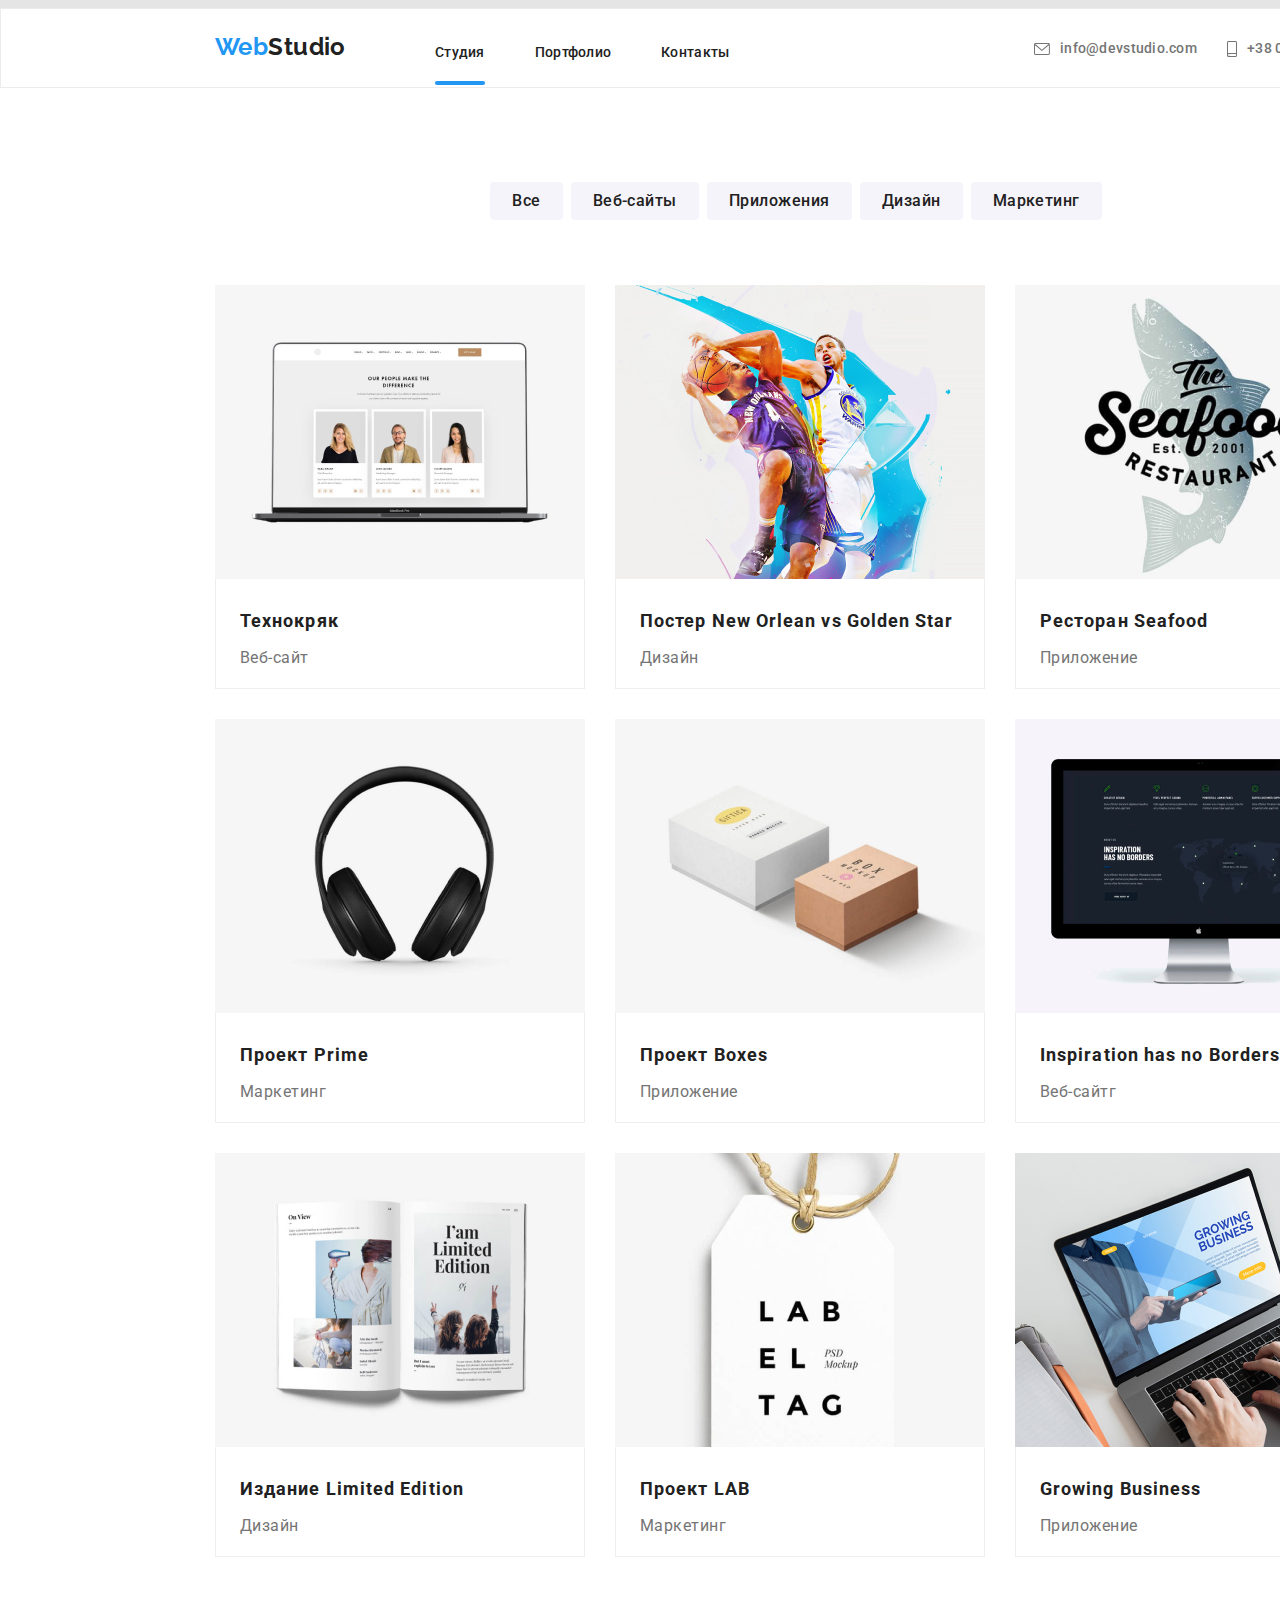
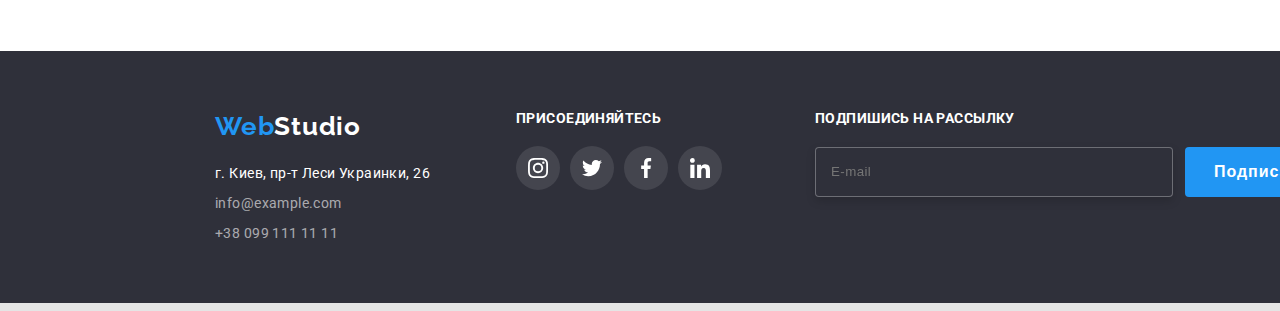
==== commit 45ed1572: "portfolio adaptive picture" ====
--- a/portfolio.html
+++ b/portfolio.html
@@ -164,12 +164,29 @@
                     <ul class="list all-service-menu__list">
                         <li class="all-service-menu__item" >
                             <div class="all-service-menu__container">
-                                <img 
-                                srcset="./images/little-pictures/nout1.jpg 1x, ./images/little-pictures/nout2.jpg 2x" ;
-                                class="portfolio-img" 
-                                src="./images/little-pictures/nout1.jpg" 
-                                alt="ноутбук"
-                                <!-- width="370px" > -->
+                               
+                                <picture>
+                                    <source 
+                                        srcset="
+                                            ./images/portfolio/1/img1-des-1x.jpg 1x, 
+                                            ./images/portfolio/1/img1-des-2x.jpg 2x"
+                                        media="(min-width: 1200px)" /> 
+                                    <source 
+                                    srcset="
+                                        ./images/portfolio/1/img1-tab-1x.jpg 1x, 
+                                        ./images/portfolio/1/img1-tab-2x.jpg 2x"
+                                    media="(min-width: 768px)" />
+                                <source 
+                                    srcset="
+                                        ./images/portfolio/1/img1-mob-1x.jpg 1x, 
+                                        ./images/portfolio/1/img1-mob-2x.jpg 2x"
+                                    media="(min-width: 480px)" />   
+                                    <img   
+                                        src="./images/portfolio/1/img1-mob-1x.jpg" 
+                                        alt="ноутбук"
+                                    />    
+                                </picture>
+                            
                                 <p class="all-service-menu__paragraph"> Технокряк это современная площадка распространения коронавируса. Компании используют
                                     эту платформу для цифрового
                                     шпионажа и атак на защищённые сервера конкурентов.</p>
@@ -181,7 +198,27 @@
                         </li>
                         <li class="all-service-menu__item">
                             <div class="all-service-menu__container">
-                                <img src="./images/little-pictures/bascet1x.jpg" alt="два баскетболиста" width="450" height="294">
+                                <picture>
+                                    <source 
+                                        srcset="
+                                            ./images/portfolio/2/img2-des-1x.jpg 1x, 
+                                            ./images/portfolio/2/img2-des-2x.jpg 2x"
+                                        media="(min-width: 1200px)" /> 
+                                    <source 
+                                    srcset="
+                                        ./images/portfolio/2/img2-tab-1x.jpg 1x, 
+                                        ./images/portfolio/2/img2-tab-2x.jpg 2x"
+                                    media="(min-width: 768px)" />
+                                <source 
+                                    srcset="
+                                        ./images/portfolio/2/img2-mob-1x.jpg 1x, 
+                                        ./images/portfolio/2/img2-mob-2x.jpg 2x"
+                                    media="(min-width: 480px)" />   
+                                    <img   
+                                        src="./images/portfolio/2/img2-mob-1x.jpg" 
+                                        alt="баскетболист"
+                                    />    
+                                </picture>
                                 <p class="all-service-menu__paragraph">Технокряк это современная площадка распространения коронавируса. Компании используют эту платформу для цифрового
                                 шпионажа и атак на защищённые сервера конкурентов.</p>
                             </div>
@@ -192,7 +229,27 @@
                         </li>
                         <li class="all-service-menu__item">
                             <div class="all-service-menu__container">
-                                <img src="./images/little-pictures/saeafood1.jpg" alt="лого ресторана" width="450" height="294">
+                                <picture>
+                                    <source 
+                                        srcset="
+                                            ./images/portfolio/3/img3-des-1x.jpg 1x, 
+                                            ./images/portfolio/3/img3-des-2x.jpg 2x"
+                                        media="(min-width: 1200px)" /> 
+                                    <source 
+                                    srcset="
+                                        ./images/portfolio/3/img3-tab-1x.jpg 1x, 
+                                        ./images/portfolio/3/img3-tab-2x.jpg 2x"
+                                    media="(min-width: 768px)" />
+                                <source 
+                                    srcset="
+                                        ./images/portfolio/3/img3-mob-1x.jpg 1x, 
+                                        ./images/portfolio/3/img3-mob-2x.jpg 2x"
+                                    media="(min-width: 480px)" />   
+                                    <img   
+                                        src="./images/portfolio/3/img3-mob-1x.jpg" 
+                                        alt="лого"
+                                    />    
+                                </picture>
                                 <p class="all-service-menu__paragraph">Технокряк это современная площадка распространения коронавируса. Компании используют эту платформу для цифрового
                                 шпионажа и атак на защищённые сервера конкурентов.</p>
                             </div>
@@ -203,7 +260,27 @@
                         </li>
                         <li class="all-service-menu__item">
                             <div class="all-service-menu__container">
-                                <img src="./images/little-pictures/наушники1.jpg" alt="наушники" width="450" height="294">
+                                <picture>
+                                    <source 
+                                        srcset="
+                                            ./images/portfolio/4/img4-des-1x.jpg 1x, 
+                                            ./images/portfolio/4/img4-des-2x.jpg 2x"
+                                        media="(min-width: 1200px)" /> 
+                                    <source 
+                                    srcset="
+                                        ./images/portfolio/4/img4-tab-1x.jpg 1x, 
+                                        ./images/portfolio/4/img4-tab-2x.jpg 2x"
+                                    media="(min-width: 768px)" />
+                                <source 
+                                    srcset="
+                                        ./images/portfolio/4/img4-mob-1x.jpg 1x, 
+                                        ./images/portfolio/4/img4-mob-2x.jpg 2x"
+                                    media="(min-width: 480px)" />   
+                                    <img   
+                                        src="./images/portfolio/4/img4-mob-1x.jpg" 
+                                        alt="наушники"
+                                    />    
+                                </picture>
                                 <p class="all-service-menu__paragraph">Технокряк это современная площадка распространения коронавируса. Компании используют эту платформу для цифрового
                                 шпионажа и атак на защищённые сервера конкурентов.</p>
                             </div>
@@ -214,7 +291,27 @@
                         </li>
                         <li class="all-service-menu__item">
                             <div class="all-service-menu__container">
-                                <img src="./images/little-pictures/boxes1.jpg" alt="коробки" width="450" height="294">
+                               <picture>
+                                    <source 
+                                        srcset="
+                                            ./images/portfolio/5/img5-des-1x.jpg 1x, 
+                                            ./images/portfolio/5/img5-des-2x.jpg 2x"
+                                        media="(min-width: 1200px)" /> 
+                                    <source 
+                                    srcset="
+                                        ./images/portfolio/5/img5-tab-1x.jpg 1x, 
+                                        ./images/portfolio/5/img5-tab-2x.jpg 2x"
+                                    media="(min-width: 768px)" />
+                                <source 
+                                    srcset="
+                                        ./images/portfolio/5/img5-mob-1x.jpg 1x, 
+                                        ./images/portfolio/5/img5-mob-2x.jpg 2x"
+                                    media="(min-width: 480px)" />   
+                                    <img   
+                                        src="./images/portfolio/5/img5-mob-1x.jpg" 
+                                        alt="коробки"
+                                    />    
+                                </picture>
                                 <p class="all-service-menu__paragraph">Технокряк это современная площадка распространения коронавируса. Компании используют эту платформу для цифрового
                                 шпионажа и атак на защищённые сервера конкурентов.</p>
                             </div>
@@ -225,7 +322,27 @@
                         </li>
                         <li class="all-service-menu__item">
                             <div class="all-service-menu__container">
-                                <img src="./images/little-pictures/monitor1.jpg" alt="монитор" width="450" height="294">
+                                <picture>
+                                    <source 
+                                        srcset="
+                                            ./images/portfolio/6/img6-des-1x.jpg 1x, 
+                                            ./images/portfolio/6/img6-des-2x.jpg 2x"
+                                        media="(min-width: 1200px)" /> 
+                                    <source 
+                                    srcset="
+                                        ./images/portfolio/6/img6-tab-1x.jpg 1x, 
+                                        ./images/portfolio/6/img6-tab-2x.jpg 2x"
+                                    media="(min-width: 768px)" />
+                                <source 
+                                    srcset="
+                                        ./images/portfolio/6/img6-mob-1x.jpg 1x, 
+                                        ./images/portfolio/6/img6-mob-2x.jpg 2x"
+                                    media="(min-width: 480px)" />   
+                                    <img   
+                                        src="./images/portfolio/6/img6-mob-1x.jpg" 
+                                        alt="мтнитор"
+                                    />    
+                                </picture>
                                 <p class="all-service-menu__paragraph">Технокряк это современная площадка распространения коронавируса. Компании используют эту платформу для цифрового
                                 шпионажа и атак на защищённые сервера конкурентов.</p>
                                 </div>
@@ -236,7 +353,27 @@
                         </li>
                         <li class="all-service-menu__item">
                             <div class="all-service-menu__container">
-                                <img src="./images/little-pictures/magazine1.jpg" alt="книга" width="450" height="294">
+                                <picture>
+                                    <source 
+                                        srcset="
+                                            ./images/portfolio/7/img7-des-1x.jpg 1x, 
+                                            ./images/portfolio/7/img7-des-2x.jpg 2x"
+                                        media="(min-width: 1200px)" /> 
+                                    <source 
+                                    srcset="
+                                        ./images/portfolio/7/img7-tab-1x.jpg 1x, 
+                                        ./images/portfolio/7/img7-tab-2x.jpg 2x"
+                                    media="(min-width: 768px)" />
+                                <source 
+                                    srcset="
+                                        ./images/portfolio/7/img7-mob-1x.jpg 1x, 
+                                        ./images/portfolio/7/img7-mob-2x.jpg 2x"
+                                    media="(min-width: 480px)" />   
+                                    <img   
+                                        src="./images/portfolio/7/img7-mob-1x.jpg" 
+                                        alt="журнал"
+                                    />    
+                                </picture>
                                 <p class="all-service-menu__paragraph">Технокряк это современная площадка распространения коронавируса. Компании используют эту платформу для цифрового
                                 шпионажа и атак на защищённые сервера конкурентов.</p>
                             </div>
@@ -247,7 +384,27 @@
                         </li>
                         <li class="all-service-menu__item">
                             <div class="all-service-menu__container">
-                                <img src="./images/little-pictures/label1.jpg" alt="лейба" width="450" height="294">
+                                <picture>
+                                    <source 
+                                        srcset="
+                                            ./images/portfolio/8/img8-des-1x.jpg 1x, 
+                                            ./images/portfolio/8/img8-des-2x.jpg 2x"
+                                        media="(min-width: 1200px)" /> 
+                                    <source 
+                                    srcset="
+                                        ./images/portfolio/8/img8-tab-1x.jpg 1x, 
+                                        ./images/portfolio/8/img8-tab-2x.jpg 2x"
+                                    media="(min-width: 768px)" />
+                                <source 
+                                    srcset="
+                                        ./images/portfolio/8/img8-mob-1x.jpg 1x, 
+                                        ./images/portfolio/8/img8-mob-2x.jpg 2x"
+                                    media="(min-width: 480px)" />   
+                                    <img   
+                                        src="./images/portfolio/8/img8-mob-1x.jpg" 
+                                        alt="лейба"
+                                    />    
+                                </picture>
                                 <p class="all-service-menu__paragraph">Технокряк это современная площадка распространения коронавируса. Компании используют эту платформу для цифрового
                                 шпионажа и атак на защищённые сервера конкурентов.</p>
                             </div>
@@ -258,7 +415,27 @@
                         </li>
                         <li class="all-service-menu__item">
                             <div class="all-service-menu__container">
-                                <img src="./images/little-pictures/lapetop1.jpg" alt="ноутбук" width="450" height="294">
+                                <picture>
+                                    <source 
+                                        srcset="
+                                            ./images/portfolio/9/img9-des-1x.jpg 1x, 
+                                            ./images/portfolio/9/img9-des-2x.jpg 2x"
+                                        media="(min-width: 1200px)" /> 
+                                    <source 
+                                    srcset="
+                                        ./images/portfolio/9/img9-tab-1x.jpg 1x, 
+                                        ./images/portfolio/9/img9-tab-2x.jpg 2x"
+                                    media="(min-width: 768px)" />
+                                <source 
+                                    srcset="
+                                        ./images/portfolio/9/img9-mob-1x.jpg 1x, 
+                                        ./images/portfolio/9/img9-mob-2x.jpg 2x"
+                                    media="(min-width: 480px)" />   
+                                    <img   
+                                        src="./images/portfolio/9/img9-mob-1x.jpg" 
+                                        alt="руки и ноутбук"
+                                    />    
+                                </picture>
                                 <p class="all-service-menu__paragraph">Технокряк это современная площадка распространения коронавируса. Компании используют эту платформу для цифрового
                                 шпионажа и атак на защищённые сервера конкурентов.</p>
                             </div>
--- a/css/main.min.css
+++ b/css/main.min.css
@@ -1,2 +1,2 @@
-:root{--h-color: #212121;--paragrapf-color: #757575;--accent-color: #2196f3;--background-color: #ffffff;--transition: color, 250ms cubic-bezier(0.4, 0, 0.2, 1)}html{box-sizing:border-box}*,*::after,*::before{box-sizing:inherit}h1,h2,h3,h4,h5,h6{padding:0;margin:0}p{margin:0;padding:0}ul{margin:0;padding:0}button{cursor:pointer;padding:0;border:none;font:inherit;color:inherit;background-color:transparent}img{display:block;width:100%;max-height:100%}body{font-family:"Roboto", sans-serif;background:#e5e5e5;font-size:14px;line-height:1.71;letter-spacing:0.03em;color:var(--paragrapf-color);margin-left:auto;margin-right:auto}@media screen and (min-width: 360px){body{width:480px}}@media screen and (min-width: 768px){body{width:768px}}@media screen and (min-width: 1200px){body{width:1600px;height:100%}}.list{list-style:none}.link{text-decoration:none}.visually-hidden{position:absolute;clip:rect(0 0 0 0);width:1px;height:1px;margin:-1px}.container{box-sizing:border-box;margin-left:auto;margin-right:auto;padding:60px 15px 60px 15px}@media screen and (min-width: 480px){.container{width:480px}}@media screen and (min-width: 768px){.container{width:768px}}@media screen and (min-width: 1200px){.container{width:1200px;height:100%;padding:94px 15px 94px 15px}}@media screen and (min-width: 768px){.current{color:var(--accent-color)}.current::after{content:"  ";border-radius:2%;transition:background-color 250ms linear;position:absolute;left:0;bottom:-32px;width:100%;height:4px;border-radius:2px;background-color:var(--accent-color)}}.header{background:var(--background-color);border:1px solid #ececec;height:60px}@media screen and (min-width: 768px){.header{height:80px}}.header__container{padding:16px 331px 16px 15px;position:relative;height:60px}@media screen and (min-width: 768px){.header__container{height:80px;padding-top:26px;padding-bottom:26px}}@media screen and (min-width: 1200px){.header__container{height:80px;padding-top:24px;padding-bottom:25px}}.header-connect{margin-left:auto;min-width:307px}.header-nav{margin-bottom:302px}.header-nav__item{margin-bottom:30px}.header-logo{font-family:"Raleway", sans-serif;font-weight:bold;font-size:24px;line-height:1.17;color:var(--h-color)}.header-logo__web{font-family:"Raleway", sans-serif;font-weight:bold;font-size:24px;line-height:1.17;color:var(--accent-color)}.header-nav__link{width:49px;font-weight:500;font-size:40px;line-height:1.175;letter-spacing:0.02em;color:var(--h-color);transition:var(--transition);position:relative}.header-nav__link:hover,.header-nav__link:focus,.header-nav__link:active{color:var(--accent-color)}.header-address__link{font-weight:500;font-size:24px;line-height:1.1;letter-spacing:0.02em;color:var(--paragrapf-color);transition:var(--transition)}.header-address__link:hover,.header-address__link:focus{color:var(--accent-color);font-weight:500;font-size:34px;line-height:1.176;letter-spacing:0.02em}.header-address__item{margin-bottom:32px}.header-address__icon{margin-right:10px;fill:currentColor}@media screen and (min-width: 767px){.header-modal__container,.header-modal__backdrop{display:none}}.hero{width:480px;height:400px;margin-left:auto;margin-right:auto;background:#2f303a;background-image:linear-gradient(rgba(47,48,58,0.4), rgba(47,48,58,0.4)),url(../../images/little-pictures/Hero.jpg);background-size:cover;background-position:center;background-repeat:no-repeat}@media screen and (min-width: 768px){.hero{width:768px;height:400px;background-size:cover;background-image:linear-gradient(rgba(47,48,58,0.4), rgba(47,48,58,0.4)),url(../../images/little-pictures/Hero-tab-1x.jpg)}}@media screen and (min-width: 1200px){.hero{width:1600px;height:100%;background-image:linear-gradient(rgba(47,48,58,0.4), rgba(47,48,58,0.4)),url(../../images/little-pictures/Hero-des-1x.jpg)}}@media screen and (max-width: 480px){.hero__container{width:480px;height:400px;padding-left:60px;padding-right:60px;padding-top:118px}}@media screen and (min-width: 768px){.hero__container{width:768px;padding-top:200px;padding-left:204px;padding-right:204px;padding-top:118px}}@media screen and (min-width: 1200px){.hero__container{width:1200px;height:600px;margin-left:auto;margin-right:auto;padding-top:200px;padding-left:252px;padding-right:252px;padding-top:200px}}.btn-container{display:flex;align-items:center;justify-content:space-around}.hero__btn{font-weight:bold;font-size:16px;line-height:1.88;letter-spacing:0.06em;color:var(--background-color);background:#2196f3;box-shadow:0px 4px 4px rgba(0,0,0,0.15);border-radius:4px;padding:10px 32px 10px 32px}.hero__title{font-weight:900;font-size:26px;line-height:1.6;text-align:center;letter-spacing:0.06em;text-transform:uppercase;color:var(--background-color);margin-bottom:30px}@media screen and (min-width: 1200px){.hero__title{font-size:44px;line-height:1.36}}.what-are-we-doing__container{background-color:ffffff}.advantage__item{margin-bottom:30px}@media screen and (min-width: 768px){.advantage__item:nth-child(2n+1){margin-right:30px}.advantage__item:nth-last-child(-n+2){margin-bottom:0}}@media screen and (min-width: 1200px){.advantage__item{width:270px;margin-bottom:0}.advantage__item:nth-last-child(n+3){margin-right:30px}}.advantage__link{display:flex;align-items:center;justify-content:center;margin-bottom:20px;width:450px;height:120px;background-color:#f5f4fa;border-radius:4px}@media screen and (min-width: 768px){.advantage__link{width:354px}}@media screen and (min-width: 1200px){.advantage__link{width:270px}}@media screen and (min-width: 768px){.advantage__list{display:flex;flex-wrap:wrap;width:100%}}@media screen and (min-width: 1200px){.advantage__list{display:flex;margin-bottom:94px}}.advantage-invisible{display:none;justify-content:space-between;margin-left:8px}.advantage__title{font-weight:bold;font-size:14px;line-height:1.14;letter-spacing:0.03em;text-transform:uppercase;color:var(--h-color);margin-bottom:10px;text-align:center}@media screen and (min-width: 768px){.advantage__title{display:flex;align-items:flex-start}}.advantage__text{font-size:14px;line-height:1.7;letter-spacing:0.03em;color:var(--paragrapf-color)}@media screen and (min-width: 768px){.advantage__text{width:354px}}@media screen and (min-width: 1200px){.advantage__text{width:354px;width:270px}}.what-are-we-doing__text{display:block;width:205px;height:16px;box-sizing:content-box;background-color:rgba(47,48,58,0.8);padding:27px 82px 27px 83px;position:absolute;bottom:0;font-size:14px;line-height:1.14;text-align:center;letter-spacing:0.03em;text-transform:uppercase;color:#ffffff}.what-are-we-doing__item{display:flex;position:relative}.what-are-we-doing__item:not(:last-child){margin-right:30px}.what-are-we-doing{background-color:var(--background-color)}.what-are-we-doing__title{font-weight:bold;font-size:36px;line-height:1.17;text-align:center;letter-spacing:0.03em;color:var(--h-color);margin-bottom:50px}@media screen and (max-width: 1200px){.what-are-we-doing__title{display:none}}.what-are-we-doing__list{display:flex}@media screen and (max-width: 1200px){.what-are-we-doing__list{display:none}}.our-team{background:#f5f4fa}.employee-social__list{display:flex;justify-content:center;padding-right:32px;padding-left:32px}.employee__container{background-color:var(--background-color);padding-bottom:30px;padding-top:30px;box-shadow:0px 1px 3px rgba(0,0,0,0.12),0px 1px 1px rgba(0,0,0,0.14),0px 2px 1px rgba(0,0,0,0.2);border-radius:0px 0px 4px 4px}@media screen and (min-width: 768px){.our-team__list{display:flex;flex-wrap:wrap}}@media screen and (min-width: 1200px){.our-team__list{display:flex;flex-wrap:nowrap}}.our-team__item{width:450px;height:630px}@media screen and (min-width: 768px){.our-team__item{width:354px;height:536px}.our-team__item:nth-last-child(2n+2){margin-right:30px}}@media screen and (min-width: 1200px){.our-team__item{width:270px;height:428px}.our-team__item:not(:last-child){margin-right:30px}}.our-team__title{font-weight:bold;font-size:36px;line-height:1.17;text-align:center;letter-spacing:0.03em;color:var(--h-color);margin-bottom:50px}.employee__title{font-weight:500;font-size:16px;line-height:1.19;text-align:center;letter-spacing:0.03em;color:var(--h-color);margin-bottom:10px}.employee__text{font-size:16px;line-height:1.19;text-align:center;letter-spacing:0.03em;color:var(--paragrapf-color);margin-bottom:16px}.employee-social__link{width:44px;height:44px;background-color:000000;display:flex;align-items:center;justify-content:center;border-radius:50%;color:#afb1b8;transition:var(--transition)}.employee-social__link:hover,.employee-social__link:focus{background-color:var(--accent-color);color:#ffffff}.employee-social__icon{fill:currentColor}.customers__item{width:210px;height:92px;margin-bottom:30px}@media screen and (min-width: 480px){.customers__item:nth-last-child(-n+2){margin-bottom:0px}}@media screen and (min-width: 768px){.customers__item:nth-last-child(-n+3){margin-bottom:0px}}@media screen and (min-width: 1200px){.customers__item{margin-bottom:0}}@media screen and (min-width: 1200px){.customers__item+.customers__item{margin-left:30px}}.customers__link{width:210px;height:92px;display:flex;align-items:center;justify-content:center;color:#afb1b8;border:1px solid #afb1b8;box-sizing:border-box;border-radius:4px;transition:var(--transition)}.customers__link:hover,.customers__link:focus{border:1px solid var(--accent-color);color:var(--accent-color)}@media screen and (min-width: 1200px){.customers__link{width:170px}}.customers__icon{fill:currentColor}.customers{background-color:#ffffff}@media screen and (min-width: 767px){.customers__container{height:519px;width:480px;width:100%}}@media screen and (min-width: 767px) and (min-width: 768px){.customers__container{height:397px;width:768px}}@media screen and (min-width: 767px) and (min-width: 1200px){.customers__container{height:370px;width:1200px}}.cuctomers__list{margin-left:auto;margin-right:auto;display:flex;flex-wrap:wrap;justify-content:space-between}@media screen and (min-width: 768px){.cuctomers__list{display:flex;flex-wrap:wrap;justify-content:space-between}}@media screen and (min-width: 1200px){.cuctomers__list{display:flex;flex-wrap:nowrap}}.customers__title{color:var(--h-color);font-weight:bold;font-size:36px;line-height:1.4;letter-spacing:0.03em;margin-bottom:30px;text-align:center}@media screen and (min-width: 1200px){.customers__title{margin-bottom:50px}}.footer-link__title{font-weight:bold;font-size:14px;line-height:1.1;letter-spacing:0.03em;text-transform:uppercase;color:#ffffff;margin-bottom:20px;text-align:center}@media screen and (min-width: 1200px){.footer-link__title{text-align:left}}.footer-link__list{display:flex;justify-content:flex-start}.footer-link__icon{fill:#ffffff}.footer-link__link{color:var(--h-color);width:44px;height:44px;display:flex;align-items:center;justify-content:center;border-radius:50%;background-color:rgba(255,255,255,0.1);transition:var(--transition)}.footer-link__link:hover,.footer-link__link:focus{background-color:var(--accent-color);color:#ffffff}.footer-link__item+.footer-link__item{margin-left:10px}.footer-address__tittle{margin-bottom:9px;height:21px}.footer-background{background:#2f303a}.footer-logo__link{font-family:"Raleway", sans-serif;font-weight:bold;font-size:26px;line-height:1.19;letter-spacing:0.03em;color:var(--background-color);display:flex;justify-content:center;margin-bottom:20px}@media screen and (min-width: 1200px){.footer-logo__link{display:flex;justify-content:flex-start}}.footer-logo__web{color:var(--accent-color)}.footer-address__link{font-style:normal;font-size:14px;line-height:1.71;letter-spacing:0.03em;color:rgba(255,255,255,0.6);transition:var(--transition)}.footer-address__link:hover,.footer-address__link:focus{color:var(--accent-color)}.address-link{color:var(--background-color)}.footer-address__list{min-width:231px;display:flex;flex-direction:column;align-items:center}@media screen and (min-width: 1200px){.footer-address__list{display:flex;align-items:flex-start}}.footer-btn__container{width:200px;height:50px;margin-left:auto;margin-right:auto}.footer-btn__icon{position:relative;left:155px;top:12px}.footer-btn{width:200px;height:50px;padding:10px 62px 10px 29px;background-color:var(--accent-color);transition:box-shadow 250ms cubic-bezier(0.4, 0, 0.2, 1);border-radius:4px;font-weight:bold;font-size:16px;line-height:1.88px;text-align:center;letter-spacing:0.06em;color:#ffffff;margin:0;position:absolute;border:none}.footer-btn:hover{cursor:pointer}.lable-input__container{width:450px;margin-bottom:20px;display:flex;flex-direction:column;align-items:center}@media screen and (min-width: 1200px){.lable-input__container{width:358px;margin-bottom:0;margin-right:12px;display:flex;align-items:flex-start}}.lable-input__lable{font-weight:bold;font-size:14px;line-height:1.14;letter-spacing:0.03em;text-transform:uppercase;color:#ffffff;margin-bottom:20px}.lable-input__input{outline:none;background:#2f303a;border:1px solid rgba(255,255,255,0.3);box-sizing:border-box;filter:drop-shadow(0px 4px 4px rgba(0,0,0,0.15));border-radius:4px;width:100%;height:50px;padding:15px;font-size:1.25;letter-spacing:0.03em;color:rgba(255,255,255,0.6)}.footer__container{padding-top:60px;padding-bottom:60px;display:flex;flex-direction:column;align-items:center;position:relative}@media screen and (min-width: 1200px){.footer__container{height:252px;width:1200px;display:flex;align-items:flex-end}}.footer-logo-link__container{display:flex;flex-direction:column}@media screen and (min-width: 768px){.footer-logo-link__container{display:flex;flex-direction:row}}@media screen and (min-width: 768px){.footer-logo-link__container{display:flex;flex-direction:row}}@media screen and (min-width: 1200px){.footer-logo-link__container{display:flex;flex-direction:row;position:absolute;left:15px}}.footer-logo__container{margin-bottom:60px}@media screen and (min-width: 768px){.footer-logo__container{margin-right:165px}}@media screen and (min-width: 1200px){.footer-logo__container{margin-right:70px;margin-bottom:0}}.footer-field__container{display:flex;flex-direction:column;align-items:center;width:570px;height:100%}@media screen and (min-width: 1200px){.footer-field__container{display:flex;align-items:flex-end;width:570px}}@media screen and (min-width: 1200px){.footer-field__form{display:flex;align-items:flex-end}}.footer-link__container{margin-bottom:60px}.current{color:var(--accent-color)}.all-service-menu__paragraph{font-size:18px;line-height:1.56;letter-spacing:0.03em;height:100%;width:100%;padding:63px 24px 63px 24px;color:#ffffff;letter-spacing:0.03em;background:rgba(33,150,243,0.9);position:absolute;top:0;transform:translateY(100%);transition:transform 250ms}.all-service-menu__container{width:450px;height:294px;position:relative;overflow:hidden}.all-service-menu__container:hover .all-service-menu__paragraph{transform:translateY(0)}@media screen and (min-width: 768px){.all-service-menu__container{width:354px;height:294px}}@media screen and (min-width: 1200px){.all-service-menu__container{width:370px;height:294px}}.service-menu{background-color:#ffffff}.all-service-menu__item{width:100%;margin-bottom:30px}@media screen and (min-width: 768px){.all-service-menu__item:nth-child(2n+1){margin-right:30px}}@media screen and (min-width: 1200px){.all-service-menu__item{margin-right:30px}.all-service-menu__item:nth-child(3n){margin-right:0}}.all-service-menu__item:hover{box-shadow:0px 1px 1px rgba(0,0,0,0.12),0px 4px 4px rgba(0,0,0,0.06),1px 4px 6px rgba(0,0,0,0.16);cursor:pointer;transition:box-shadow,transform 250ms cubic-bezier(0.4, 0, 0.2, 1)}.all-service-menu__container-card{width:100%;height:110px;padding:24px 24px 24px 24px;background:var(--background-color);border-bottom:1px solid #eeeeee;border-left:1px solid #eeeeee;border-right:1px solid #eeeeee;box-sizing:border-box;position:relative}.service-menu__list{display:flex;flex-wrap:wrap;justify-content:flex-start;margin-bottom:50px}@media screen and (min-width: 768px){.service-menu__list{justify-content:center}}@media screen and (min-width: 1200px){.service-menu__list{justify-content:center}}.service-menu__btm{font-weight:500;font-size:16px;line-height:1.62;text-align:center;letter-spacing:0.03em;color:var(--h-color);cursor:pointer;background-color:#f5f4fa;border-radius:4px;padding:6px 22px 6px 22px;transition:box-shadow 250ms cubic-bezier(0.4, 0, 0.2, 1)}.service-menu__btm:hover,.service-menu__btm:focus{color:var(--background-color);background:#2196f3;border-radius:4px;box-shadow:0px 3px 1px rgba(0,0,0,0.1),0px 1px 2px rgba(0,0,0,0.08),0px 2px 2px rgba(0,0,0,0.12)}.service-menu__list>li{margin-right:8px;margin-bottom:15px}.service-menu__list>li:nth-last-child(-n+2){margin-bottom:0}.all-service-menu__paragraph-card{margin-top:4px;font-size:16px;line-height:30px;letter-spacing:0.03em;color:var(--paragrapf-color)}.service-menu__title{display:none}.all-service-menu__title-card{font-weight:bold;font-size:18px;line-height:2;letter-spacing:0.06em;color:var(--h-color)}.portfolio-img{background-image:cover;width:100%;display:block}.all-service-menu__list{display:flex;flex-wrap:wrap;margin-bottom:50px;margin-bottom:-30px;box-sizing:border-box}.all-service-menu__item{width:450px;height:404px}@media screen and (min-width: 768px){.all-service-menu__item{width:354px;height:404px}}@media screen and (min-width: 1200px){.all-service-menu__item{width:370px;height:404px}}.modal{padding:0}.modal__backdrop{position:fixed;top:0%;left:0;width:100vw;height:100vw;background-color:rgba(0,0,0,0.2);transition:opacity 250ms, visibility 500ms}.modal__container{width:450px;height:609px;background-color:var(--background-color);box-shadow:0px 1px 3px rgba(0,0,0,0.12),0px 1px 1px rgba(0,0,0,0.14),0px 2px 1px rgba(0,0,0,0.2);border-radius:4px;position:absolute;top:75%;bottom:50%;left:50%;transform:translate(-50%, -50%);padding:40px}@media screen and (min-width: 768px){.modal__container{top:55%;bottom:50%;left:50%}}@media screen and (min-width: 1200px){.modal__container{width:528px;height:581px;top:40%;bottom:50%;left:50%}}.modal__close-btn{width:30px;height:30px;background:var(--background-color);border:1px solid rgba(0,0,0,0.1);border-radius:50%;display:flex;justify-content:center;align-items:center;position:absolute;right:8px;top:8px;color:#000000;transition:color 250ms cubic-bezier(0.4, 0, 0.2, 1)}.modal__close-btn:hover{color:var(--accent-color)}.modal__icon{fill:currentColor}.is-hidden{opacity:0;pointer-events:none;visibility:hidden}.modal-btn-container{display:flex;justify-content:center;box-sizing:border-box}.modal__submit-btn{display:inline-block;align-items:center;min-width:200px;min-height:50px;position:absolute;bottom:40px;background:var(--accent-color);border-radius:4px;color:var(--background-color);padding:10px 55px 10px 56px;font-weight:bold;font-size:16px;line-height:1.9px;text-align:center;letter-spacing:0.06em;transition:box-shadow 250ms cubic-bezier(0.4, 0, 0.2, 1);bottom:40px;right:50%;transform:translateX(50%)}.modal__submit-btn:hover{cursor:pointer;box-shadow:0px 4px 4px rgba(0,0,0,0.15)}.modal__title{font-weight:bold;font-size:20px;line-height:1.15;text-align:center;letter-spacing:0.03em;color:var(--h-color)}.modal__form-container{position:relative;margin-bottom:8px}.modal__form-lable{font-size:12px;line-height:1.17;letter-spacing:0.01em;color:#757575;margin-bottom:4px;width:100%;height:15px}.modal__form-input{padding:15px;width:100%;max-height:40px;border:1px solid rgba(33,33,33,0.2);border-radius:4px;padding-left:35px;display:flex;box-sizing:border-box;outline:none;color:black;transition:border 250ms cubic-bezier(0.4, 0, 0.2, 1)}.modal__form-input:focus+.modal__icon-container{color:var(--accent-color)}.modal__form-input:focus{border:solid var(--accent-color)}.span__modal-svg{margin-right:7px;display:flex;align-items:flex-start}.modal__icon-container{display:flex;position:absolute;top:50%;left:12px;transform:translateY(50%);color:var(--h-color);transition:color 250ms cubic-bezier(0.4, 0, 0.2, 1)}.modal-svg{fill:currentColor;transform:var(--transition)}.modal__form-textarea{transition:border 250ms cubic-bezier(0.4, 0, 0.2, 1);margin-bottom:10px}.modal__form-textarea:focus{border:solid var(--accent-color)}textarea{width:100%;max-height:120px;border:1px solid rgba(33,33,33,0.2);border-radius:4px;font-size:1.14;line-height:16px;letter-spacing:0.01em;color:var(--h-color);padding:12px 16px;resize:none;outline:none}.modal-heckbox__link{color:var(--accent-color)}.modal-heckbox__container{position:relative}.modal-heckbox__text{margin-left:24px;font-size:12px;line-height:1.17;letter-spacing:0.03em;color:#757575}.modal-heckbox__text span{display:inline-block;position:absolute;bottom:5px;left:0;width:15px;height:15px;border-radius:2px;border:2px solid var(--h-color);margin-right:7px}@media screen and (min-width: 1200px){.modal-heckbox__text span{left:13px}}.modal-heckbox__text:hover span{cursor:pointer}@media screen and (min-width: 1200px){.modal-heckbox__text{font-size:14px;line-height:1.7;padding-left:13px}}.modal-heckbox__icon{fill:transparent}.modal-heckbox__check:checked+.modal-heckbox__text span{border:none;background-color:var(--accent-color)}.modal-heckbox__check:checked ~ .modal-heckbox__text .modal-heckbox__icon{fill:#FFFFFF}.header-modal{padding:0;position:absolute;z-index:2}@media screen and (min-width: 767px){.header-modal{display:none}}.header-modal__backdrop{position:fixed;top:0%;left:0;width:100vw;height:100%;background-color:rgba(0,0,0,0.2)}.header-modal__container{padding-top:40px;padding-left:40px;width:480px;height:796px;background-color:var(--background-color);box-shadow:0px 1px 3px rgba(0,0,0,0.12),0px 1px 1px rgba(0,0,0,0.14),0px 2px 1px rgba(0,0,0,0.2);border-radius:4px;position:relative}.header-modal__icon{fill:currentColor}.header-modal__open-btn{background:var(--background-color);display:flex;justify-content:center;align-items:center;position:absolute;right:22px;top:22px;bottom:100px;color:#000000;transition:color 250ms cubic-bezier(0.4, 0, 0.2, 1)}.header-modal__open-btn:hover{color:var(--accent-color)}@media screen and (min-width: 767px){.header-modal__open-btn{display:none}}.header-modal__close-btn{width:30px;height:30px;background:var(--background-color);display:flex;justify-content:center;align-items:center;position:absolute;right:25px;top:21px;color:#000000;transition:color 250ms cubic-bezier(0.4, 0, 0.2, 1)}.header-modal__close-btn:hover{color:var(--accent-color)}.header-modal__title{font-weight:bold;font-size:20px;line-height:1.15;text-align:center;letter-spacing:0.03em;color:var(--h-color)}.social__icon{font-weight:500;font-size:18px;line-height:22px;letter-spacing:0.02em;color:#2196f3}.social__list{display:flex}.social__item{width:100%px;height:20px;padding-right:10px}.social__item+.social__item{border-left:1px solid rgba(33,33,33,0.2);padding-left:10px}.header-adress-nav__container{display:flex;width:100%;position:absolute;top:0}@media screen and (max-width: 767px){.header-adress-nav__container{display:none}}@media screen and (min-width: 768px){.header-adress-nav__container{height:80px}}@media screen and (min-width: 768px){.header-adress-nav__container{height:80px}}@media screen and (min-width: 768px){.current{color:var(--accent-color)}.current::after{content:"  ";display:flex;border-radius:2%;transition:background-color 250ms linear;position:absolute;left:0;bottom:-25px;width:100%;height:4px;border-radius:2px;background-color:var(--accent-color)}}.header-adress-nav__connect{height:100%}@media screen and (min-width: 768px){.header-adress-nav__connect{padding:0;margin-left:84px}}@media screen and (min-width: 1200px){.header-adress-nav__connect{padding-top:32px;padding-bottom:32px;margin-left:305px}}.header-adress-nav__nav{width:294px;justify-content:space-between;align-items:center;margin-left:220px;padding-top:32px;height:100%}.header-adress-nav__nav__item:not(:last-child){margin-right:50px}.header-adress-nav__nav__list,.header-adress-nav__address__list{display:flex;justify-content:space-between}.header-adress-nav__address__list{width:100%;z-index:3}@media screen and (min-width: 768px){.header-adress-nav__address__list{display:flex;flex-direction:column;padding-top:21px;padding-bottom:21px;padding-right:15px}}@media screen and (min-width: 1200px){.header-adress-nav__address__list{display:flex;flex-direction:row;padding:0}}.header-adress-nav__address__icon-mail{fill:currentColor}@media screen and (min-width: 768px){.header-adress-nav__address__icon-mail{margin-right:8px;width:14px;height:10px}}@media screen and (min-width: 1200px){.header-adress-nav__address__icon-mail{margin-right:10px;width:16px;height:12px}}.header-adress-nav__address__icon-tel{fill:currentColor}@media screen and (min-width: 768px){.header-adress-nav__address__icon-tel{margin-right:10px;width:10px;height:14px}}@media screen and (min-width: 1200px){.header-adress-nav__address__icon-tel{margin-right:10px;width:10px;height:16px}}.header-adress-nav__nav__link{font-weight:500;font-size:14px;line-height:1.14;letter-spacing:0.02em;color:var(--h-color);transition:var(--transition);position:relative}.header-adress-nav__nav__link:hover,.header-adress-nav__nav__link:focus,.header-adress-nav__nav__link:active{color:var(--accent-color)}.header-adress-nav__nav__link:hover{color:var(--accent-color)}.header-adress-nav__address__link{font-weight:500;letter-spacing:0.02em;color:var(--paragrapf-color);display:flex;align-items:center;transition:var(--transition)}.header-adress-nav__address__link:hover,.header-adress-nav__address__link:focus{color:var(--accent-color)}@media screen and (min-width: 768px){.header-adress-nav__address__link{font-size:12px;line-height:1.17}}@media screen and (min-width: 1200px){.header-adress-nav__address__link{font-size:14px;line-height:1.1}}@media screen and (min-width: 768px){.header-adress-nav__address__item+.header-adress-nav__address__item{margin-left:0px;margin-top:10px}}@media screen and (min-width: 1200px){.header-adress-nav__address__item+.header-adress-nav__address__item{margin-left:30px;margin-top:0}}
+:root{--h-color: #212121;--paragrapf-color: #757575;--accent-color: #2196f3;--background-color: #ffffff;--transition: color, 250ms cubic-bezier(0.4, 0, 0.2, 1)}html{box-sizing:border-box}*,*::after,*::before{box-sizing:inherit}h1,h2,h3,h4,h5,h6{padding:0;margin:0}p{margin:0;padding:0}ul{margin:0;padding:0}button{cursor:pointer;padding:0;border:none;font:inherit;color:inherit;background-color:transparent}img{display:block;width:100%;max-height:100%}body{font-family:"Roboto", sans-serif;background:#e5e5e5;font-size:14px;line-height:1.71;letter-spacing:0.03em;color:var(--paragrapf-color);margin-left:auto;margin-right:auto}@media screen and (min-width: 0px){body{width:480px}}@media screen and (min-width: 768px){body{width:768px}}@media screen and (min-width: 1200px){body{width:1600px;height:100%}}.list{list-style:none}.link{text-decoration:none}.visually-hidden{position:absolute;clip:rect(0 0 0 0);width:1px;height:1px;margin:-1px}.container{box-sizing:border-box;margin-left:auto;margin-right:auto;padding:60px 15px 60px 15px}@media screen and (min-width: 480px){.container{width:480px}}@media screen and (min-width: 768px){.container{width:768px}}@media screen and (min-width: 1200px){.container{width:1200px;height:100%;padding:94px 15px 94px 15px}}@media screen and (min-width: 768px){.current{color:var(--accent-color)}.current::after{content:"  ";border-radius:2%;transition:background-color 250ms linear;position:absolute;left:0;bottom:-32px;width:100%;height:4px;border-radius:2px;background-color:var(--accent-color)}}.header{background:var(--background-color);border:1px solid #ececec;height:60px}@media screen and (min-width: 768px){.header{height:80px}}.header__container{padding:16px 331px 16px 15px;position:relative;height:60px}@media screen and (min-width: 768px){.header__container{height:80px;padding-top:26px;padding-bottom:26px}}@media screen and (min-width: 1200px){.header__container{height:80px;padding-top:24px;padding-bottom:25px}}.header-connect{margin-left:auto;min-width:307px}.header-nav{margin-bottom:302px}.header-nav__item{margin-bottom:30px}.header-logo{font-family:"Raleway", sans-serif;font-weight:bold;font-size:24px;line-height:1.17;color:var(--h-color)}.header-logo__web{font-family:"Raleway", sans-serif;font-weight:bold;font-size:24px;line-height:1.17;color:var(--accent-color)}.header-nav__link{width:49px;font-weight:500;font-size:40px;line-height:1.175;letter-spacing:0.02em;color:var(--h-color);transition:var(--transition);position:relative}.header-nav__link:hover,.header-nav__link:focus,.header-nav__link:active{color:var(--accent-color)}.header-address__link{font-weight:500;font-size:24px;line-height:1.1;letter-spacing:0.02em;color:var(--paragrapf-color);transition:var(--transition)}.header-address__link:hover,.header-address__link:focus{color:var(--accent-color);font-weight:500;font-size:34px;line-height:1.176;letter-spacing:0.02em}.header-address__item{margin-bottom:32px}.header-address__icon{margin-right:10px;fill:currentColor}@media screen and (min-width: 767px){.header-modal__container,.header-modal__backdrop{display:none}}.hero{width:480px;height:400px;margin-left:auto;margin-right:auto;background:#2f303a;background-image:linear-gradient(rgba(47,48,58,0.4), rgba(47,48,58,0.4)),url(../../images/Hero-mob-1x.jpg);background-size:cover;background-position:center;background-repeat:no-repeat}@media (min-device-pixel-ratio: 2), (min-resolution: 192dpi), (min-resolution: 2dppx){.hero{background-image:linear-gradient(rgba(47,48,58,0.4), rgba(47,48,58,0.4)),url(../../../goit-markup-hw-08/images/Hero-mob-2x.jpg)}}@media screen and (min-width: 768px){.hero{width:768px;height:400px;background-size:cover;background-image:linear-gradient(rgba(47,48,58,0.4), rgba(47,48,58,0.4)),url(../../../goit-markup-hw-08/images/Hero-tab-1x.jpg)}}@media screen and (min-width: 768px) and (min-device-pixel-ratio: 2), screen and (min-width: 768px) and (min-resolution: 192dpi), screen and (min-width: 768px) and (min-resolution: 2dppx){.hero{background-image:linear-gradient(rgba(47,48,58,0.4), rgba(47,48,58,0.4)),url(../../../goit-markup-hw-08/images/Hero-tab-2x.jpg)}}@media screen and (min-width: 1200px){.hero{width:1600px;height:100%;background-image:linear-gradient(rgba(47,48,58,0.4), rgba(47,48,58,0.4)),url(../../../goit-markup-hw-08/images/Hero-des-1x.jpg)}}@media screen and (min-width: 1200px) and (min-device-pixel-ratio: 2), screen and (min-width: 1200px) and (min-resolution: 192dpi), screen and (min-width: 1200px) and (min-resolution: 2dppx){.hero{background-image:linear-gradient(rgba(47,48,58,0.4), rgba(47,48,58,0.4)),url(../../../goit-markup-hw-08/images/Hero-des-2x.jpg)}}@media screen and (max-width: 767px){.hero__container{width:480px;height:400px;padding-left:60px;padding-right:60px;padding-top:118px}}@media screen and (min-width: 768px){.hero__container{width:768px;padding-top:200px;padding-left:204px;padding-right:204px;padding-top:118px}}@media screen and (min-width: 1200px){.hero__container{width:1200px;height:600px;margin-left:auto;margin-right:auto;padding-top:200px;padding-left:252px;padding-right:252px;padding-top:200px}}.btn-container{display:flex;align-items:center;justify-content:space-around}.hero__btn{font-weight:bold;font-size:16px;line-height:1.88;letter-spacing:0.06em;color:var(--background-color);background:#2196f3;box-shadow:0px 4px 4px rgba(0,0,0,0.15);border-radius:4px;padding:10px 32px 10px 32px}.hero__title{font-weight:900;font-size:26px;line-height:1.6;text-align:center;letter-spacing:0.06em;text-transform:uppercase;color:var(--background-color);margin-bottom:30px}@media screen and (min-width: 1200px){.hero__title{font-size:44px;line-height:1.36}}.what-are-we-doing__container{background-color:ffffff}.advantage__item{margin-bottom:30px}@media screen and (min-width: 768px){.advantage__item:nth-child(2n+1){margin-right:30px}.advantage__item:nth-last-child(-n+2){margin-bottom:0}}@media screen and (min-width: 1200px){.advantage__item{width:270px;margin-bottom:0}.advantage__item:nth-last-child(n+3){margin-right:30px}}.advantage__link{display:flex;align-items:center;justify-content:center;margin-bottom:20px;width:450px;height:120px;background-color:#f5f4fa;border-radius:4px}@media screen and (min-width: 768px){.advantage__link{width:354px}}@media screen and (min-width: 1200px){.advantage__link{width:270px}}@media screen and (min-width: 768px){.advantage__list{display:flex;flex-wrap:wrap;width:100%}}@media screen and (min-width: 1200px){.advantage__list{display:flex;margin-bottom:94px}}.advantage-invisible{display:none;justify-content:space-between;margin-left:8px}.advantage__title{font-weight:bold;font-size:14px;line-height:1.14;letter-spacing:0.03em;text-transform:uppercase;color:var(--h-color);margin-bottom:10px;text-align:center}@media screen and (min-width: 768px){.advantage__title{display:flex;align-items:flex-start}}.advantage__text{font-size:14px;line-height:1.7;letter-spacing:0.03em;color:var(--paragrapf-color)}@media screen and (min-width: 768px){.advantage__text{width:354px}}@media screen and (min-width: 1200px){.advantage__text{width:354px;width:270px}}.what-are-we-doing__text{display:block;width:205px;height:16px;box-sizing:content-box;background-color:rgba(47,48,58,0.8);padding:27px 82px 27px 83px;position:absolute;bottom:0;font-size:14px;line-height:1.14;text-align:center;letter-spacing:0.03em;text-transform:uppercase;color:#ffffff}.what-are-we-doing__item{display:flex;position:relative}.what-are-we-doing__item:not(:last-child){margin-right:30px}.what-are-we-doing{background-color:var(--background-color)}.what-are-we-doing__title{font-weight:bold;font-size:36px;line-height:1.17;text-align:center;letter-spacing:0.03em;color:var(--h-color);margin-bottom:50px}@media screen and (max-width: 1200px){.what-are-we-doing__title{display:none}}.what-are-we-doing__list{display:flex}@media screen and (max-width: 1200px){.what-are-we-doing__list{display:none}}.our-team{background:#f5f4fa}.employee-social__list{display:flex;justify-content:center;padding-right:32px;padding-left:32px}.employee__container{background-color:var(--background-color);padding-bottom:30px;padding-top:30px;box-shadow:0px 1px 3px rgba(0,0,0,0.12),0px 1px 1px rgba(0,0,0,0.14),0px 2px 1px rgba(0,0,0,0.2);border-radius:0px 0px 4px 4px}@media screen and (min-width: 768px){.our-team__list{display:flex;flex-wrap:wrap}}@media screen and (min-width: 1200px){.our-team__list{display:flex;flex-wrap:nowrap}}.our-team__item{width:450px;height:630px}@media screen and (min-width: 768px){.our-team__item{width:354px;height:536px}.our-team__item:nth-last-child(2n+2){margin-right:30px}}@media screen and (min-width: 1200px){.our-team__item{width:270px;height:428px}.our-team__item:not(:last-child){margin-right:30px}}.our-team__title{font-weight:bold;font-size:36px;line-height:1.17;text-align:center;letter-spacing:0.03em;color:var(--h-color);margin-bottom:50px}.employee__title{font-weight:500;font-size:16px;line-height:1.19;text-align:center;letter-spacing:0.03em;color:var(--h-color);margin-bottom:10px}.employee__text{font-size:16px;line-height:1.19;text-align:center;letter-spacing:0.03em;color:var(--paragrapf-color);margin-bottom:16px}.employee-social__link{width:44px;height:44px;background-color:000000;display:flex;align-items:center;justify-content:center;border-radius:50%;color:#afb1b8;transition:var(--transition)}.employee-social__link:hover,.employee-social__link:focus{background-color:var(--accent-color);color:#ffffff}.employee-social__icon{fill:currentColor}.customers__item{width:210px;height:92px;margin-bottom:30px}@media screen and (min-width: 480px){.customers__item:nth-last-child(-n+2){margin-bottom:0px}}@media screen and (min-width: 768px){.customers__item:nth-last-child(-n+3){margin-bottom:0px}}@media screen and (min-width: 1200px){.customers__item{margin-bottom:0}}@media screen and (min-width: 1200px){.customers__item+.customers__item{margin-left:30px}}.customers__link{width:210px;height:92px;display:flex;align-items:center;justify-content:center;color:#afb1b8;border:1px solid #afb1b8;box-sizing:border-box;border-radius:4px;transition:var(--transition)}.customers__link:hover,.customers__link:focus{border:1px solid var(--accent-color);color:var(--accent-color)}@media screen and (min-width: 1200px){.customers__link{width:170px}}.customers__icon{fill:currentColor}.customers{background-color:#ffffff}@media screen and (min-width: 767px){.customers__container{height:519px;width:480px;width:100%}}@media screen and (min-width: 767px) and (min-width: 768px){.customers__container{height:397px;width:768px}}@media screen and (min-width: 767px) and (min-width: 1200px){.customers__container{height:370px;width:1200px}}.cuctomers__list{margin-left:auto;margin-right:auto;display:flex;flex-wrap:wrap;justify-content:space-between}@media screen and (min-width: 768px){.cuctomers__list{display:flex;flex-wrap:wrap;justify-content:space-between}}@media screen and (min-width: 1200px){.cuctomers__list{display:flex;flex-wrap:nowrap}}.customers__title{color:var(--h-color);font-weight:bold;font-size:36px;line-height:1.4;letter-spacing:0.03em;margin-bottom:30px;text-align:center}@media screen and (min-width: 1200px){.customers__title{margin-bottom:50px}}.footer-link__title{font-weight:bold;font-size:14px;line-height:1.1;letter-spacing:0.03em;text-transform:uppercase;color:#ffffff;margin-bottom:20px;text-align:center}@media screen and (min-width: 1200px){.footer-link__title{text-align:left}}.footer-link__list{display:flex;justify-content:flex-start}.footer-link__icon{fill:#ffffff}.footer-link__link{color:var(--h-color);width:44px;height:44px;display:flex;align-items:center;justify-content:center;border-radius:50%;background-color:rgba(255,255,255,0.1);transition:var(--transition)}.footer-link__link:hover,.footer-link__link:focus{background-color:var(--accent-color);color:#ffffff}.footer-link__item+.footer-link__item{margin-left:10px}.footer-address__tittle{margin-bottom:9px;height:21px}.footer-background{background:#2f303a}.footer-logo__link{font-family:"Raleway", sans-serif;font-weight:bold;font-size:26px;line-height:1.19;letter-spacing:0.03em;color:var(--background-color);display:flex;justify-content:center;margin-bottom:20px}@media screen and (min-width: 1200px){.footer-logo__link{display:flex;justify-content:flex-start}}.footer-logo__web{color:var(--accent-color)}.footer-address__link{font-style:normal;font-size:14px;line-height:1.71;letter-spacing:0.03em;color:rgba(255,255,255,0.6);transition:var(--transition)}.footer-address__link:hover,.footer-address__link:focus{color:var(--accent-color)}.address-link{color:var(--background-color)}.footer-address__list{min-width:231px;display:flex;flex-direction:column;align-items:center}@media screen and (min-width: 1200px){.footer-address__list{display:flex;align-items:flex-start}}.footer-btn__container{width:200px;height:50px;margin-left:auto;margin-right:auto}.footer-btn__icon{position:relative;left:155px;top:12px}.footer-btn{width:200px;height:50px;padding:10px 62px 10px 29px;background-color:var(--accent-color);transition:box-shadow 250ms cubic-bezier(0.4, 0, 0.2, 1);border-radius:4px;font-weight:bold;font-size:16px;line-height:1.88px;text-align:center;letter-spacing:0.06em;color:#ffffff;margin:0;position:absolute;border:none}.footer-btn:hover{cursor:pointer}.lable-input__container{width:450px;margin-bottom:20px;display:flex;flex-direction:column;align-items:center}@media screen and (min-width: 1200px){.lable-input__container{width:358px;margin-bottom:0;margin-right:12px;display:flex;align-items:flex-start}}.lable-input__lable{font-weight:bold;font-size:14px;line-height:1.14;letter-spacing:0.03em;text-transform:uppercase;color:#ffffff;margin-bottom:20px}.lable-input__input{outline:none;background:#2f303a;border:1px solid rgba(255,255,255,0.3);box-sizing:border-box;filter:drop-shadow(0px 4px 4px rgba(0,0,0,0.15));border-radius:4px;width:100%;height:50px;padding:15px;font-size:1.25;letter-spacing:0.03em;color:rgba(255,255,255,0.6)}.footer__container{padding-top:60px;padding-bottom:60px;display:flex;flex-direction:column;align-items:center;position:relative}@media screen and (min-width: 1200px){.footer__container{height:252px;width:1200px;display:flex;align-items:flex-end}}.footer-logo-link__container{display:flex;flex-direction:column}@media screen and (min-width: 768px){.footer-logo-link__container{display:flex;flex-direction:row}}@media screen and (min-width: 768px){.footer-logo-link__container{display:flex;flex-direction:row}}@media screen and (min-width: 1200px){.footer-logo-link__container{display:flex;flex-direction:row;position:absolute;left:15px}}.footer-logo__container{margin-bottom:60px}@media screen and (min-width: 768px){.footer-logo__container{margin-right:165px}}@media screen and (min-width: 1200px){.footer-logo__container{margin-right:70px;margin-bottom:0}}.footer-field__container{display:flex;flex-direction:column;align-items:center;width:570px;height:100%}@media screen and (min-width: 1200px){.footer-field__container{display:flex;align-items:flex-end;width:570px}}@media screen and (min-width: 1200px){.footer-field__form{display:flex;align-items:flex-end}}.footer-link__container{margin-bottom:60px}.current{color:var(--accent-color)}.all-service-menu__paragraph{font-size:18px;line-height:1.56;letter-spacing:0.03em;height:100%;width:100%;padding:63px 24px 63px 24px;color:#ffffff;letter-spacing:0.03em;background:rgba(33,150,243,0.9);position:absolute;top:0;transform:translateY(100%);transition:transform 250ms}.all-service-menu__container{width:450px;height:294px;position:relative;overflow:hidden}.all-service-menu__container:hover .all-service-menu__paragraph{transform:translateY(0)}@media screen and (min-width: 768px){.all-service-menu__container{width:354px;height:294px}}@media screen and (min-width: 1200px){.all-service-menu__container{width:370px;height:294px}}.service-menu{background-color:#ffffff}.all-service-menu__item{width:100%;margin-bottom:30px}@media screen and (min-width: 768px){.all-service-menu__item:nth-child(2n+1){margin-right:30px}}@media screen and (min-width: 1200px){.all-service-menu__item{margin-right:30px}.all-service-menu__item:nth-child(3n){margin-right:0}}.all-service-menu__item:hover{box-shadow:0px 1px 1px rgba(0,0,0,0.12),0px 4px 4px rgba(0,0,0,0.06),1px 4px 6px rgba(0,0,0,0.16);cursor:pointer;transition:box-shadow,transform 250ms cubic-bezier(0.4, 0, 0.2, 1)}.all-service-menu__container-card{width:100%;height:110px;padding:24px 24px 24px 24px;background:var(--background-color);border-bottom:1px solid #eeeeee;border-left:1px solid #eeeeee;border-right:1px solid #eeeeee;box-sizing:border-box;position:relative}.service-menu__list{display:flex;flex-wrap:wrap;justify-content:flex-start;margin-bottom:50px}@media screen and (min-width: 768px){.service-menu__list{justify-content:center}}@media screen and (min-width: 1200px){.service-menu__list{justify-content:center}}.service-menu__btm{font-weight:500;font-size:16px;line-height:1.62;text-align:center;letter-spacing:0.03em;color:var(--h-color);cursor:pointer;background-color:#f5f4fa;border-radius:4px;padding:6px 22px 6px 22px;transition:box-shadow 250ms cubic-bezier(0.4, 0, 0.2, 1)}.service-menu__btm:hover,.service-menu__btm:focus{color:var(--background-color);background:#2196f3;border-radius:4px;box-shadow:0px 3px 1px rgba(0,0,0,0.1),0px 1px 2px rgba(0,0,0,0.08),0px 2px 2px rgba(0,0,0,0.12)}.service-menu__list>li{margin-right:8px;margin-bottom:15px}.service-menu__list>li:nth-last-child(-n+2){margin-bottom:0}.all-service-menu__paragraph-card{margin-top:4px;font-size:16px;line-height:30px;letter-spacing:0.03em;color:var(--paragrapf-color)}.service-menu__title{display:none}.all-service-menu__title-card{font-weight:bold;font-size:18px;line-height:2;letter-spacing:0.06em;color:var(--h-color)}.portfolio-img{background-image:cover;width:100%;display:block}.all-service-menu__list{display:flex;flex-wrap:wrap;margin-bottom:50px;margin-bottom:-30px;box-sizing:border-box}.all-service-menu__item{width:450px;height:404px}@media screen and (min-width: 768px){.all-service-menu__item{width:354px;height:404px}}@media screen and (min-width: 1200px){.all-service-menu__item{width:370px;height:404px}}.modal{padding:0}.modal__backdrop{position:fixed;top:0%;left:0;width:100%;height:100%;overflow-y:scroll;background-color:rgba(0,0,0,0.2);transition:opacity 250ms, visibility 500ms}.modal__container{width:450px;height:609px;background-color:var(--background-color);box-shadow:0px 1px 3px rgba(0,0,0,0.12),0px 1px 1px rgba(0,0,0,0.14),0px 2px 1px rgba(0,0,0,0.2);border-radius:4px;position:absolute;top:50%;bottom:50%;left:50%;transform:translate(-55%, -50%);padding:40px}@media screen and (min-width: 768px){.modal__container{top:55%;bottom:50%;left:50%}}@media screen and (min-width: 1200px){.modal__container{width:528px;height:581px;top:40%;bottom:50%;left:50%}}.modal__close-btn{width:30px;height:30px;background:var(--background-color);border:1px solid rgba(0,0,0,0.1);border-radius:50%;display:flex;justify-content:center;align-items:center;position:absolute;right:8px;top:8px;color:#000000;transition:color 250ms cubic-bezier(0.4, 0, 0.2, 1)}.modal__close-btn:hover{color:var(--accent-color)}.modal__icon{fill:currentColor}.is-hidden{opacity:0;pointer-events:none;visibility:hidden}.modal-btn-container{display:flex;justify-content:center;box-sizing:border-box}.modal__submit-btn{display:inline-block;align-items:center;min-width:200px;min-height:50px;position:absolute;bottom:40px;background:var(--accent-color);border-radius:4px;color:var(--background-color);padding:10px 55px 10px 56px;font-weight:bold;font-size:16px;line-height:1.9px;text-align:center;letter-spacing:0.06em;transition:box-shadow 250ms cubic-bezier(0.4, 0, 0.2, 1);bottom:40px;right:50%;transform:translateX(50%)}.modal__submit-btn:hover{cursor:pointer;box-shadow:0px 4px 4px rgba(0,0,0,0.15)}.modal__title{font-weight:bold;font-size:20px;line-height:1.15;text-align:center;letter-spacing:0.03em;color:var(--h-color)}.modal__form-container{position:relative;margin-bottom:8px}.modal__form-lable{font-size:12px;line-height:1.17;letter-spacing:0.01em;color:#757575;margin-bottom:4px;width:100%;height:15px}.modal__form-input{padding:15px;width:100%;max-height:40px;border:1px solid rgba(33,33,33,0.2);border-radius:4px;padding-left:35px;display:flex;box-sizing:border-box;outline:none;color:black;transition:border 250ms cubic-bezier(0.4, 0, 0.2, 1)}.modal__form-input:focus+.modal__icon-container{color:var(--accent-color)}.modal__form-input:focus{border:solid var(--accent-color)}.span__modal-svg{margin-right:7px;display:flex;align-items:flex-start}.modal__icon-container{display:flex;position:absolute;top:50%;left:12px;transform:translateY(50%);color:var(--h-color);transition:color 250ms cubic-bezier(0.4, 0, 0.2, 1)}.modal-svg{fill:currentColor;transform:var(--transition)}.modal__form-textarea{transition:border 250ms cubic-bezier(0.4, 0, 0.2, 1);margin-bottom:10px}.modal__form-textarea:focus{border:solid var(--accent-color)}textarea{width:100%;max-height:120px;border:1px solid rgba(33,33,33,0.2);border-radius:4px;font-size:1.14;line-height:16px;letter-spacing:0.01em;color:var(--h-color);padding:12px 16px;resize:none;outline:none}.modal-heckbox__link{color:var(--accent-color)}.modal-heckbox__container{position:relative}.modal-heckbox__text{margin-left:24px;font-size:12px;line-height:1.17;letter-spacing:0.03em;color:#757575}.modal-heckbox__text span{display:inline-block;position:absolute;bottom:5px;left:0;width:15px;height:15px;border-radius:2px;border:2px solid var(--h-color);margin-right:7px}@media screen and (min-width: 1200px){.modal-heckbox__text span{left:13px}}.modal-heckbox__text:hover span{cursor:pointer}@media screen and (min-width: 1200px){.modal-heckbox__text{font-size:14px;line-height:1.7;padding-left:13px}}.modal-heckbox__icon{fill:transparent}.modal-heckbox__check:checked+.modal-heckbox__text span{border:none;background-color:var(--accent-color)}.modal-heckbox__check:checked ~ .modal-heckbox__text .modal-heckbox__icon{fill:#FFFFFF}.header-modal{padding:0;position:absolute;z-index:2}@media screen and (min-width: 767px){.header-modal{display:none}}.header-modal__backdrop{position:fixed;top:0%;left:0;width:100%;height:100%;background-color:rgba(0,0,0,0.2);overflow-y:scroll}.header-modal__container{padding-top:40px;padding-left:40px;width:480px;height:796px;background-color:var(--background-color);box-shadow:0px 1px 3px rgba(0,0,0,0.12),0px 1px 1px rgba(0,0,0,0.14),0px 2px 1px rgba(0,0,0,0.2);border-radius:4px;position:relative}.header-modal__icon{fill:currentColor}.header-modal__open-btn{background:var(--background-color);display:flex;justify-content:center;align-items:center;position:absolute;right:22px;top:22px;bottom:100px;color:#000000;transition:color 250ms cubic-bezier(0.4, 0, 0.2, 1)}.header-modal__open-btn:hover{color:var(--accent-color)}@media screen and (min-width: 767px){.header-modal__open-btn{display:none}}.header-modal__close-btn{width:30px;height:30px;background:var(--background-color);display:flex;justify-content:center;align-items:center;position:absolute;right:25px;top:21px;color:#000000;transition:color 250ms cubic-bezier(0.4, 0, 0.2, 1)}.header-modal__close-btn:hover{color:var(--accent-color)}.header-modal__title{font-weight:bold;font-size:20px;line-height:1.15;text-align:center;letter-spacing:0.03em;color:var(--h-color)}.social__icon{font-weight:500;font-size:18px;line-height:22px;letter-spacing:0.02em;color:#2196f3}.social__list{display:flex}.social__item{width:100%px;height:20px;padding-right:10px}.social__item+.social__item{border-left:1px solid rgba(33,33,33,0.2);padding-left:10px}.header-adress-nav__container{display:flex;width:100%;position:absolute;top:0}@media screen and (max-width: 767px){.header-adress-nav__container{display:none}}@media screen and (min-width: 768px){.header-adress-nav__container{height:80px}}@media screen and (min-width: 768px){.header-adress-nav__container{height:80px}}@media screen and (min-width: 768px){.current{color:var(--accent-color)}.current::after{content:"  ";display:flex;border-radius:2%;transition:background-color 250ms linear;position:absolute;left:0;bottom:-25px;width:100%;height:4px;border-radius:2px;background-color:var(--accent-color)}}.header-adress-nav__connect{height:100%}@media screen and (min-width: 768px){.header-adress-nav__connect{padding:0;margin-left:84px}}@media screen and (min-width: 1200px){.header-adress-nav__connect{padding-top:32px;padding-bottom:32px;margin-left:305px}}.header-adress-nav__nav{width:294px;justify-content:space-between;align-items:center;margin-left:220px;padding-top:32px;height:100%}.header-adress-nav__nav__item:not(:last-child){margin-right:50px}.header-adress-nav__nav__list,.header-adress-nav__address__list{display:flex;justify-content:space-between}.header-adress-nav__address__list{width:100%;z-index:3}@media screen and (min-width: 768px){.header-adress-nav__address__list{display:flex;flex-direction:column;padding-top:21px;padding-bottom:21px;padding-right:15px}}@media screen and (min-width: 1200px){.header-adress-nav__address__list{display:flex;flex-direction:row;padding:0}}.header-adress-nav__address__icon-mail{fill:currentColor}@media screen and (min-width: 768px){.header-adress-nav__address__icon-mail{margin-right:8px;width:14px;height:10px}}@media screen and (min-width: 1200px){.header-adress-nav__address__icon-mail{margin-right:10px;width:16px;height:12px}}.header-adress-nav__address__icon-tel{fill:currentColor}@media screen and (min-width: 768px){.header-adress-nav__address__icon-tel{margin-right:10px;width:10px;height:14px}}@media screen and (min-width: 1200px){.header-adress-nav__address__icon-tel{margin-right:10px;width:10px;height:16px}}.header-adress-nav__nav__link{font-weight:500;font-size:14px;line-height:1.14;letter-spacing:0.02em;color:var(--h-color);transition:var(--transition);position:relative}.header-adress-nav__nav__link:hover,.header-adress-nav__nav__link:focus,.header-adress-nav__nav__link:active{color:var(--accent-color)}.header-adress-nav__nav__link:hover{color:var(--accent-color)}.header-adress-nav__address__link{font-weight:500;letter-spacing:0.02em;color:var(--paragrapf-color);display:flex;align-items:center;transition:var(--transition)}.header-adress-nav__address__link:hover,.header-adress-nav__address__link:focus{color:var(--accent-color)}@media screen and (min-width: 768px){.header-adress-nav__address__link{font-size:12px;line-height:1.17}}@media screen and (min-width: 1200px){.header-adress-nav__address__link{font-size:14px;line-height:1.1}}@media screen and (min-width: 768px){.header-adress-nav__address__item+.header-adress-nav__address__item{margin-left:0px;margin-top:10px}}@media screen and (min-width: 1200px){.header-adress-nav__address__item+.header-adress-nav__address__item{margin-left:30px;margin-top:0}}
 /*# sourceMappingURL=main.min.css.map */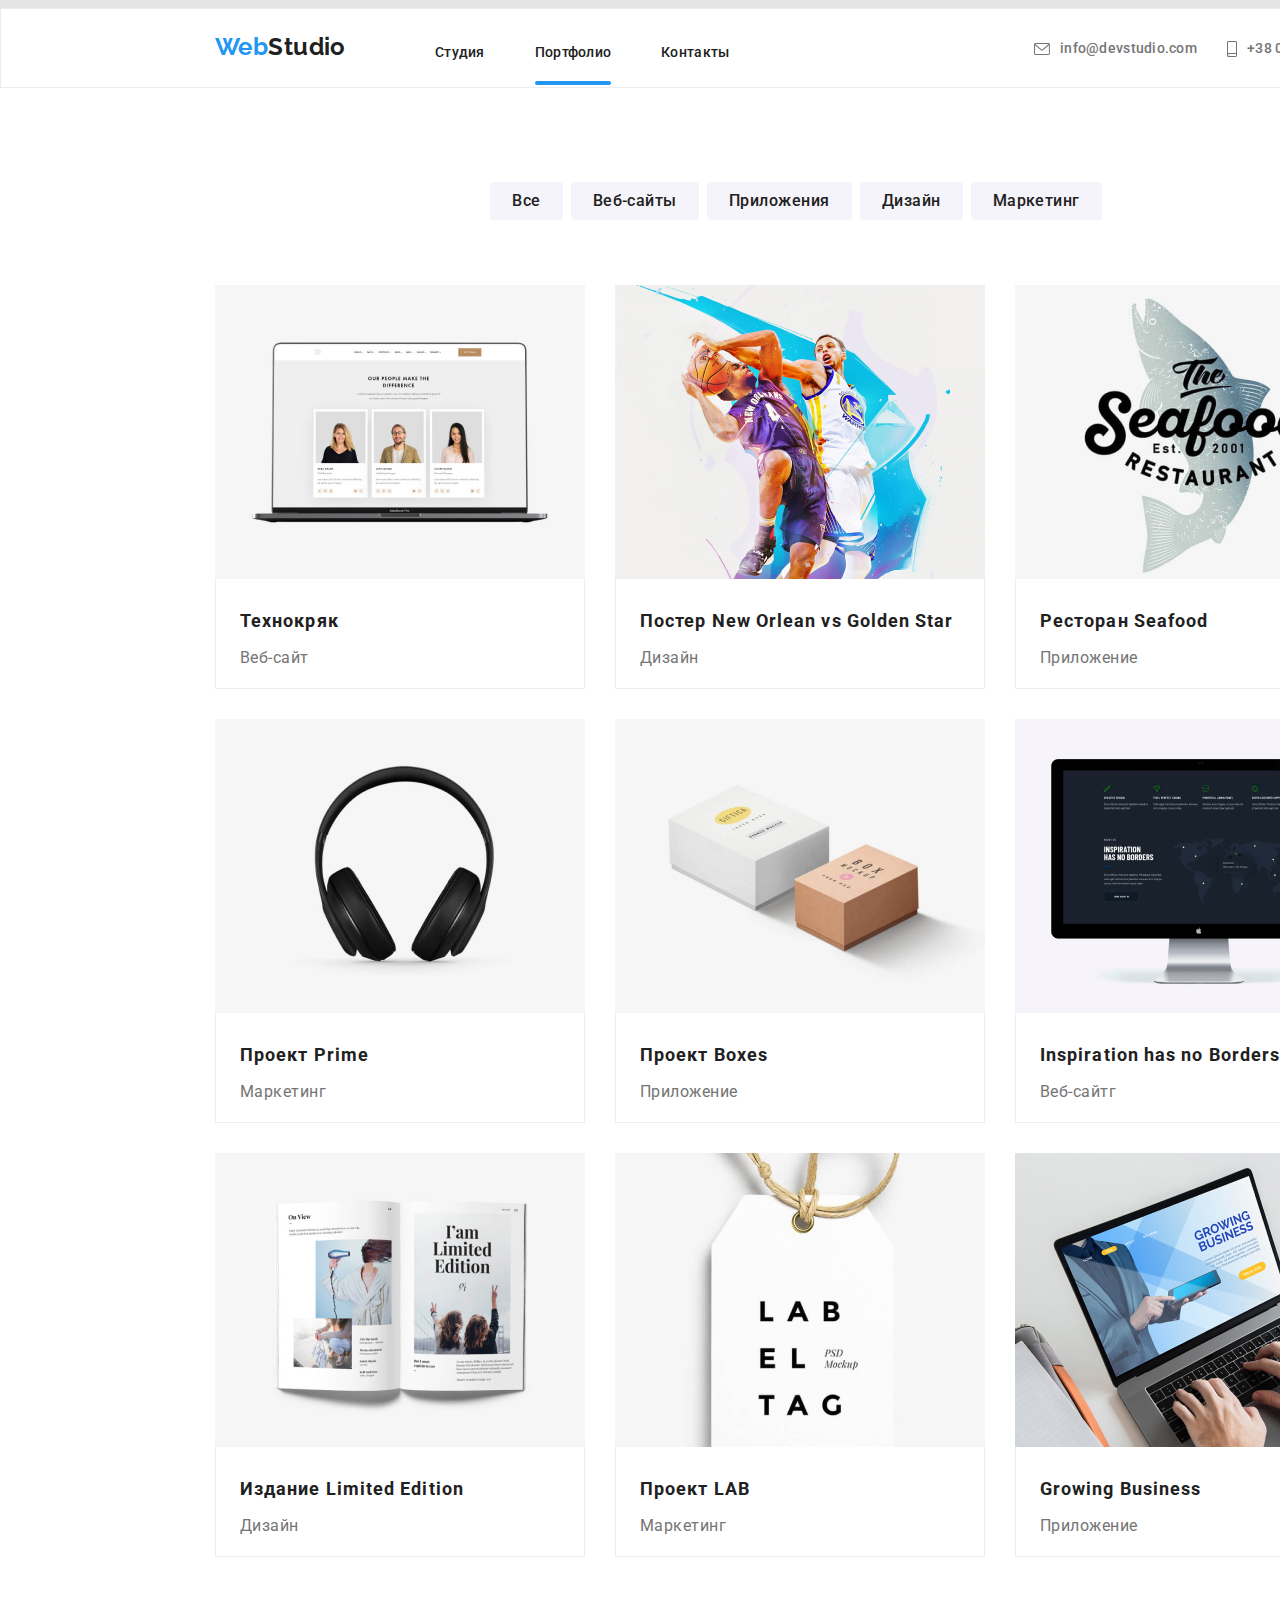
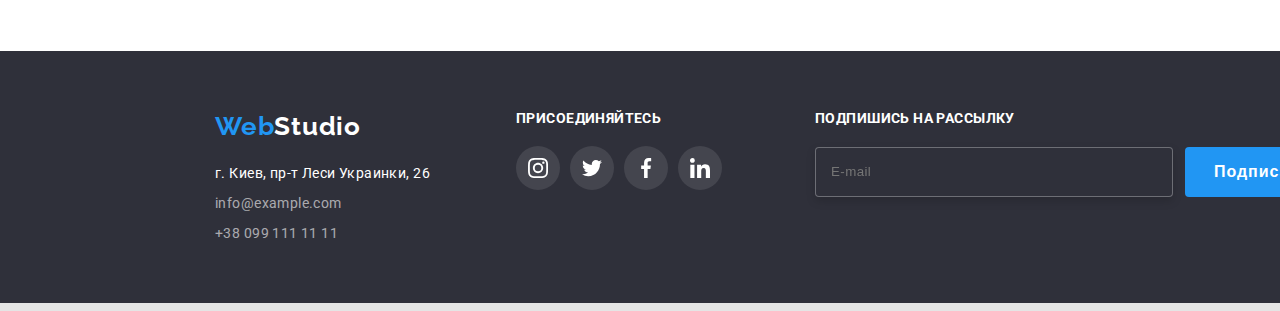
==== commit 0913e6a9: "все" ====
--- a/portfolio.html
+++ b/portfolio.html
@@ -17,103 +17,97 @@
     <link rel="stylesheet" href="./css/main.min.css">
 </head>
     <body>
-     <header class="header">
+    <header class="header">
         <div class="container header__container">
-             <button type="button" class="header-modal__open-btn" data-header-modal-open>
+            <a class="header-logo link " href="./index.html" lang="en" >
+            <samp class="header-logo__web">Web</samp>Studio
+        </a>
+            <button type="button" class="header-modal__open-btn" data-header-modal-open>
             <svg class="header-modal__icon" width="24" height="16">
-              <use href="./images/mobile/svg/symbol-defs.svg#icon-menu_24px" />
+            <use href="./images/mobile/svg/symbol-defs.svg#icon-menu_24px" />
             </svg>
-          </button>
-          <a class="header-logo link" href="./index.html" lang="en">
-            <samp class="header-logo__web">Web</samp>Studio
-          </a>
-          <div class="header-adress-nav__container">
+        </button>
+        <div class="header-adress-nav__container">
             <nav class="header-adress-nav__nav">
             <ul class="header-adress-nav__nav__list list">
-              <li class="header-adress-nav__nav__item">
-                <a class="header-adress-nav__nav__link link current" href="./index.html"
-                  >Студия</a>
-              </li>
-              <li class="header-adress-nav__nav__item">
-                <a class="header-adress-nav__nav__link link" href="./portfolio.html"
-                  >Портфолио</a>
-              </li>
-              <li class="header-adress-nav__nav__item">
+            <li class="header-adress-nav__nav__item">
+                <a class="header-adress-nav__nav__link link " href="./index.html"
+                >Студия</a>
+            </li>
+            <li class="header-adress-nav__nav__item">
+                <a class="header-adress-nav__nav__link link current" href="./portfolio.html"
+                >Портфолио</a>
+            </li>
+            <li class="header-adress-nav__nav__item">
                 <a class="header-adress-nav__nav__link link" href="">Контакты</a>
-              </li>
+            </li>
             </ul>
-          </nav>
-          <div class="header-adress-nav__connect">
-            <ul class="header-adress-nav__address__list list">
-                <li class="header-adress-nav__address__item">
+        </nav>
+                <div class="header-adress-nav__connect">
+            <ul class="header-adress-nav__address-list list">
+                <li class="header-adress-nav__address-item">
                 <a
-                  class="header-adress-nav__address__link link"
-                  href="mailto:info@devstudio.com">
-                  <svg class="header-adress-nav__address__icon-mail" >
+                class="header-adress-nav__address-link link"
+                href="mailto:info@devstudio.com">
+                <svg class="header-adress-nav__address-icon-mail" >
                     <use href="./images/icons.svg#envelope" />
-                  </svg>
-                  info@devstudio.com</a
+                </svg>
+                info@devstudio.com</a
                 >
-              </li>
-              <li class="header-adress-nav__address__item">
-                <a class="header-adress-nav__address__link link" href="tel:+380961111111">
-                  <svg class="header-adress-nav__address__icon-tel" >
+            </li>
+            <li class="header-adress-nav__address-item">
+                <a class="header-adress-nav__address-link link" href="tel:+380961111111">
+                <svg class="header-adress-nav__address-icon-tel" >
                     <use href="./images/icons.svg#smartphone" />
-                  </svg>
-                  +38 096 111 11 11
+                </svg>
+                +38 096 111 11 11
                 </a>
-              </li>
-              
+            </li>
             </ul>
-         </div>
-         
+        </div>
+        </div>
         </div>
         <section class="header-modal">
-          <div class="header-modal__backdrop is-hidden" data-header-modal>
+        <h2 class="visually-hidden">header-modal</h2>
+        <div class="header-modal__backdrop is-hidden" data-header-modal>
             <div class="header-modal__container">
-              <button type="button" class="header-modal__close-btn" data-header-modal-close>
+            <button type="button" class="header-modal__close-btn" data-header-modal-close>
                 <svg class="header-modal__icon" width="18.67" height="18.67">
-                  <use href="./images/vector-sptite.svg#icon-Vector" />
+                <use href="./images/vector-sptite.svg#icon-Vector" />
                 </svg>
-              </button>
-              <nav class="header-nav">
+            </button>
+            <nav class="header-nav">
                 <ul class="header-nav__list list">
-                  <li class="header-nav__item">
+                <li class="header-nav__item">
                     <a class="header-nav__link link current" href="./index.html"
-                      >Студия</a>
-                  </li>
-                  <li class="header-nav__item">
+                    >Студия</a>
+                </li>
+                <li class="header-nav__item">
                     <a class="header-nav__link link" href="./portfolio.html"
-                      >Портфолио</a>
-                  </li>
-                  <li class="header-nav__item">
+                    >Портфолио</a>
+                </li>
+                <li class="header-nav__item">
                     <a class="header-nav__link link" href="">Контакты</a>
-                  </li>
+                </li>
                 </ul>
-              </nav>
-              <div class="header-connect">
+            </nav>
+            <div class="header-connect">
                 <ul class="header-address__list list">
-                  <li class="header-address__item">
+                <li class="header-address__item">
                     <a class="header-address__link link" href="tel:+380961111111">
-                      <!-- <svg class="header-address__icon" width="10" height="16">
-                        <use href="./images/icons.svg#smartphone" /> -->
-                      </svg>
-                      +38 096 111 11 11
-                    </a>
-                  </li>
-                  <li class="header-address__item">
+                    +38 096 111 11 11
+                    </a>
+                </li>
+                <li class="header-address__item">
                     <a
-                      class="header-address__link link"
-                      href="mailto:info@devstudio.com">
-                      <!-- <svg class="header-address__icon" width="16" height="12">
-                        <use href="./images/icons.svg#envelope" />
-                      </svg> -->
-                      info@devstudio.com</a
+                    class="header-address__link link"
+                    href="mailto:info@devstudio.com">
+                    info@devstudio.com</a
                     >
-                  </li>
+                </li>
                 </ul>
                 <ul class="list social__list">
-                  <li class="social__item item">
+                <li class="social__item item">
                     <a href="#" class="social__link link">
                     <p class="social__icon">Instagram</p>
                     </a>
@@ -137,9 +131,8 @@
             </div>
             </div>
             </div>
-        </div>
         </section>
-      </header>
+    </header>
         <main>
             <section class="service-menu">
                 <div class="service-menu__container container">
@@ -164,7 +157,6 @@
                     <ul class="list all-service-menu__list">
                         <li class="all-service-menu__item" >
                             <div class="all-service-menu__container">
-                               
                                 <picture>
                                     <source 
                                         srcset="
@@ -186,7 +178,6 @@
                                         alt="ноутбук"
                                     />    
                                 </picture>
-                            
                                 <p class="all-service-menu__paragraph"> Технокряк это современная площадка распространения коронавируса. Компании используют
                                     эту платформу для цифрового
                                     шпионажа и атак на защищённые сервера конкурентов.</p>
@@ -291,7 +282,7 @@
                         </li>
                         <li class="all-service-menu__item">
                             <div class="all-service-menu__container">
-                               <picture>
+                            <picture>
                                     <source 
                                         srcset="
                                             ./images/portfolio/5/img5-des-1x.jpg 1x, 
--- a/css/main.min.css
+++ b/css/main.min.css
@@ -1,2 +1,2 @@
-:root{--h-color: #212121;--paragrapf-color: #757575;--accent-color: #2196f3;--background-color: #ffffff;--transition: color, 250ms cubic-bezier(0.4, 0, 0.2, 1)}html{box-sizing:border-box}*,*::after,*::before{box-sizing:inherit}h1,h2,h3,h4,h5,h6{padding:0;margin:0}p{margin:0;padding:0}ul{margin:0;padding:0}button{cursor:pointer;padding:0;border:none;font:inherit;color:inherit;background-color:transparent}img{display:block;width:100%;max-height:100%}body{font-family:"Roboto", sans-serif;background:#e5e5e5;font-size:14px;line-height:1.71;letter-spacing:0.03em;color:var(--paragrapf-color);margin-left:auto;margin-right:auto}@media screen and (min-width: 0px){body{width:480px}}@media screen and (min-width: 768px){body{width:768px}}@media screen and (min-width: 1200px){body{width:1600px;height:100%}}.list{list-style:none}.link{text-decoration:none}.visually-hidden{position:absolute;clip:rect(0 0 0 0);width:1px;height:1px;margin:-1px}.container{box-sizing:border-box;margin-left:auto;margin-right:auto;padding:60px 15px 60px 15px}@media screen and (min-width: 480px){.container{width:480px}}@media screen and (min-width: 768px){.container{width:768px}}@media screen and (min-width: 1200px){.container{width:1200px;height:100%;padding:94px 15px 94px 15px}}@media screen and (min-width: 768px){.current{color:var(--accent-color)}.current::after{content:"  ";border-radius:2%;transition:background-color 250ms linear;position:absolute;left:0;bottom:-32px;width:100%;height:4px;border-radius:2px;background-color:var(--accent-color)}}.header{background:var(--background-color);border:1px solid #ececec;height:60px}@media screen and (min-width: 768px){.header{height:80px}}.header__container{padding:16px 331px 16px 15px;position:relative;height:60px}@media screen and (min-width: 768px){.header__container{height:80px;padding-top:26px;padding-bottom:26px}}@media screen and (min-width: 1200px){.header__container{height:80px;padding-top:24px;padding-bottom:25px}}.header-connect{margin-left:auto;min-width:307px}.header-nav{margin-bottom:302px}.header-nav__item{margin-bottom:30px}.header-logo{font-family:"Raleway", sans-serif;font-weight:bold;font-size:24px;line-height:1.17;color:var(--h-color)}.header-logo__web{font-family:"Raleway", sans-serif;font-weight:bold;font-size:24px;line-height:1.17;color:var(--accent-color)}.header-nav__link{width:49px;font-weight:500;font-size:40px;line-height:1.175;letter-spacing:0.02em;color:var(--h-color);transition:var(--transition);position:relative}.header-nav__link:hover,.header-nav__link:focus,.header-nav__link:active{color:var(--accent-color)}.header-address__link{font-weight:500;font-size:24px;line-height:1.1;letter-spacing:0.02em;color:var(--paragrapf-color);transition:var(--transition)}.header-address__link:hover,.header-address__link:focus{color:var(--accent-color);font-weight:500;font-size:34px;line-height:1.176;letter-spacing:0.02em}.header-address__item{margin-bottom:32px}.header-address__icon{margin-right:10px;fill:currentColor}@media screen and (min-width: 767px){.header-modal__container,.header-modal__backdrop{display:none}}.hero{width:480px;height:400px;margin-left:auto;margin-right:auto;background:#2f303a;background-image:linear-gradient(rgba(47,48,58,0.4), rgba(47,48,58,0.4)),url(../../images/Hero-mob-1x.jpg);background-size:cover;background-position:center;background-repeat:no-repeat}@media (min-device-pixel-ratio: 2), (min-resolution: 192dpi), (min-resolution: 2dppx){.hero{background-image:linear-gradient(rgba(47,48,58,0.4), rgba(47,48,58,0.4)),url(../../../goit-markup-hw-08/images/Hero-mob-2x.jpg)}}@media screen and (min-width: 768px){.hero{width:768px;height:400px;background-size:cover;background-image:linear-gradient(rgba(47,48,58,0.4), rgba(47,48,58,0.4)),url(../../../goit-markup-hw-08/images/Hero-tab-1x.jpg)}}@media screen and (min-width: 768px) and (min-device-pixel-ratio: 2), screen and (min-width: 768px) and (min-resolution: 192dpi), screen and (min-width: 768px) and (min-resolution: 2dppx){.hero{background-image:linear-gradient(rgba(47,48,58,0.4), rgba(47,48,58,0.4)),url(../../../goit-markup-hw-08/images/Hero-tab-2x.jpg)}}@media screen and (min-width: 1200px){.hero{width:1600px;height:100%;background-image:linear-gradient(rgba(47,48,58,0.4), rgba(47,48,58,0.4)),url(../../../goit-markup-hw-08/images/Hero-des-1x.jpg)}}@media screen and (min-width: 1200px) and (min-device-pixel-ratio: 2), screen and (min-width: 1200px) and (min-resolution: 192dpi), screen and (min-width: 1200px) and (min-resolution: 2dppx){.hero{background-image:linear-gradient(rgba(47,48,58,0.4), rgba(47,48,58,0.4)),url(../../../goit-markup-hw-08/images/Hero-des-2x.jpg)}}@media screen and (max-width: 767px){.hero__container{width:480px;height:400px;padding-left:60px;padding-right:60px;padding-top:118px}}@media screen and (min-width: 768px){.hero__container{width:768px;padding-top:200px;padding-left:204px;padding-right:204px;padding-top:118px}}@media screen and (min-width: 1200px){.hero__container{width:1200px;height:600px;margin-left:auto;margin-right:auto;padding-top:200px;padding-left:252px;padding-right:252px;padding-top:200px}}.btn-container{display:flex;align-items:center;justify-content:space-around}.hero__btn{font-weight:bold;font-size:16px;line-height:1.88;letter-spacing:0.06em;color:var(--background-color);background:#2196f3;box-shadow:0px 4px 4px rgba(0,0,0,0.15);border-radius:4px;padding:10px 32px 10px 32px}.hero__title{font-weight:900;font-size:26px;line-height:1.6;text-align:center;letter-spacing:0.06em;text-transform:uppercase;color:var(--background-color);margin-bottom:30px}@media screen and (min-width: 1200px){.hero__title{font-size:44px;line-height:1.36}}.what-are-we-doing__container{background-color:ffffff}.advantage__item{margin-bottom:30px}@media screen and (min-width: 768px){.advantage__item:nth-child(2n+1){margin-right:30px}.advantage__item:nth-last-child(-n+2){margin-bottom:0}}@media screen and (min-width: 1200px){.advantage__item{width:270px;margin-bottom:0}.advantage__item:nth-last-child(n+3){margin-right:30px}}.advantage__link{display:flex;align-items:center;justify-content:center;margin-bottom:20px;width:450px;height:120px;background-color:#f5f4fa;border-radius:4px}@media screen and (min-width: 768px){.advantage__link{width:354px}}@media screen and (min-width: 1200px){.advantage__link{width:270px}}@media screen and (min-width: 768px){.advantage__list{display:flex;flex-wrap:wrap;width:100%}}@media screen and (min-width: 1200px){.advantage__list{display:flex;margin-bottom:94px}}.advantage-invisible{display:none;justify-content:space-between;margin-left:8px}.advantage__title{font-weight:bold;font-size:14px;line-height:1.14;letter-spacing:0.03em;text-transform:uppercase;color:var(--h-color);margin-bottom:10px;text-align:center}@media screen and (min-width: 768px){.advantage__title{display:flex;align-items:flex-start}}.advantage__text{font-size:14px;line-height:1.7;letter-spacing:0.03em;color:var(--paragrapf-color)}@media screen and (min-width: 768px){.advantage__text{width:354px}}@media screen and (min-width: 1200px){.advantage__text{width:354px;width:270px}}.what-are-we-doing__text{display:block;width:205px;height:16px;box-sizing:content-box;background-color:rgba(47,48,58,0.8);padding:27px 82px 27px 83px;position:absolute;bottom:0;font-size:14px;line-height:1.14;text-align:center;letter-spacing:0.03em;text-transform:uppercase;color:#ffffff}.what-are-we-doing__item{display:flex;position:relative}.what-are-we-doing__item:not(:last-child){margin-right:30px}.what-are-we-doing{background-color:var(--background-color)}.what-are-we-doing__title{font-weight:bold;font-size:36px;line-height:1.17;text-align:center;letter-spacing:0.03em;color:var(--h-color);margin-bottom:50px}@media screen and (max-width: 1200px){.what-are-we-doing__title{display:none}}.what-are-we-doing__list{display:flex}@media screen and (max-width: 1200px){.what-are-we-doing__list{display:none}}.our-team{background:#f5f4fa}.employee-social__list{display:flex;justify-content:center;padding-right:32px;padding-left:32px}.employee__container{background-color:var(--background-color);padding-bottom:30px;padding-top:30px;box-shadow:0px 1px 3px rgba(0,0,0,0.12),0px 1px 1px rgba(0,0,0,0.14),0px 2px 1px rgba(0,0,0,0.2);border-radius:0px 0px 4px 4px}@media screen and (min-width: 768px){.our-team__list{display:flex;flex-wrap:wrap}}@media screen and (min-width: 1200px){.our-team__list{display:flex;flex-wrap:nowrap}}.our-team__item{width:450px;height:630px}@media screen and (min-width: 768px){.our-team__item{width:354px;height:536px}.our-team__item:nth-last-child(2n+2){margin-right:30px}}@media screen and (min-width: 1200px){.our-team__item{width:270px;height:428px}.our-team__item:not(:last-child){margin-right:30px}}.our-team__title{font-weight:bold;font-size:36px;line-height:1.17;text-align:center;letter-spacing:0.03em;color:var(--h-color);margin-bottom:50px}.employee__title{font-weight:500;font-size:16px;line-height:1.19;text-align:center;letter-spacing:0.03em;color:var(--h-color);margin-bottom:10px}.employee__text{font-size:16px;line-height:1.19;text-align:center;letter-spacing:0.03em;color:var(--paragrapf-color);margin-bottom:16px}.employee-social__link{width:44px;height:44px;background-color:000000;display:flex;align-items:center;justify-content:center;border-radius:50%;color:#afb1b8;transition:var(--transition)}.employee-social__link:hover,.employee-social__link:focus{background-color:var(--accent-color);color:#ffffff}.employee-social__icon{fill:currentColor}.customers__item{width:210px;height:92px;margin-bottom:30px}@media screen and (min-width: 480px){.customers__item:nth-last-child(-n+2){margin-bottom:0px}}@media screen and (min-width: 768px){.customers__item:nth-last-child(-n+3){margin-bottom:0px}}@media screen and (min-width: 1200px){.customers__item{margin-bottom:0}}@media screen and (min-width: 1200px){.customers__item+.customers__item{margin-left:30px}}.customers__link{width:210px;height:92px;display:flex;align-items:center;justify-content:center;color:#afb1b8;border:1px solid #afb1b8;box-sizing:border-box;border-radius:4px;transition:var(--transition)}.customers__link:hover,.customers__link:focus{border:1px solid var(--accent-color);color:var(--accent-color)}@media screen and (min-width: 1200px){.customers__link{width:170px}}.customers__icon{fill:currentColor}.customers{background-color:#ffffff}@media screen and (min-width: 767px){.customers__container{height:519px;width:480px;width:100%}}@media screen and (min-width: 767px) and (min-width: 768px){.customers__container{height:397px;width:768px}}@media screen and (min-width: 767px) and (min-width: 1200px){.customers__container{height:370px;width:1200px}}.cuctomers__list{margin-left:auto;margin-right:auto;display:flex;flex-wrap:wrap;justify-content:space-between}@media screen and (min-width: 768px){.cuctomers__list{display:flex;flex-wrap:wrap;justify-content:space-between}}@media screen and (min-width: 1200px){.cuctomers__list{display:flex;flex-wrap:nowrap}}.customers__title{color:var(--h-color);font-weight:bold;font-size:36px;line-height:1.4;letter-spacing:0.03em;margin-bottom:30px;text-align:center}@media screen and (min-width: 1200px){.customers__title{margin-bottom:50px}}.footer-link__title{font-weight:bold;font-size:14px;line-height:1.1;letter-spacing:0.03em;text-transform:uppercase;color:#ffffff;margin-bottom:20px;text-align:center}@media screen and (min-width: 1200px){.footer-link__title{text-align:left}}.footer-link__list{display:flex;justify-content:flex-start}.footer-link__icon{fill:#ffffff}.footer-link__link{color:var(--h-color);width:44px;height:44px;display:flex;align-items:center;justify-content:center;border-radius:50%;background-color:rgba(255,255,255,0.1);transition:var(--transition)}.footer-link__link:hover,.footer-link__link:focus{background-color:var(--accent-color);color:#ffffff}.footer-link__item+.footer-link__item{margin-left:10px}.footer-address__tittle{margin-bottom:9px;height:21px}.footer-background{background:#2f303a}.footer-logo__link{font-family:"Raleway", sans-serif;font-weight:bold;font-size:26px;line-height:1.19;letter-spacing:0.03em;color:var(--background-color);display:flex;justify-content:center;margin-bottom:20px}@media screen and (min-width: 1200px){.footer-logo__link{display:flex;justify-content:flex-start}}.footer-logo__web{color:var(--accent-color)}.footer-address__link{font-style:normal;font-size:14px;line-height:1.71;letter-spacing:0.03em;color:rgba(255,255,255,0.6);transition:var(--transition)}.footer-address__link:hover,.footer-address__link:focus{color:var(--accent-color)}.address-link{color:var(--background-color)}.footer-address__list{min-width:231px;display:flex;flex-direction:column;align-items:center}@media screen and (min-width: 1200px){.footer-address__list{display:flex;align-items:flex-start}}.footer-btn__container{width:200px;height:50px;margin-left:auto;margin-right:auto}.footer-btn__icon{position:relative;left:155px;top:12px}.footer-btn{width:200px;height:50px;padding:10px 62px 10px 29px;background-color:var(--accent-color);transition:box-shadow 250ms cubic-bezier(0.4, 0, 0.2, 1);border-radius:4px;font-weight:bold;font-size:16px;line-height:1.88px;text-align:center;letter-spacing:0.06em;color:#ffffff;margin:0;position:absolute;border:none}.footer-btn:hover{cursor:pointer}.lable-input__container{width:450px;margin-bottom:20px;display:flex;flex-direction:column;align-items:center}@media screen and (min-width: 1200px){.lable-input__container{width:358px;margin-bottom:0;margin-right:12px;display:flex;align-items:flex-start}}.lable-input__lable{font-weight:bold;font-size:14px;line-height:1.14;letter-spacing:0.03em;text-transform:uppercase;color:#ffffff;margin-bottom:20px}.lable-input__input{outline:none;background:#2f303a;border:1px solid rgba(255,255,255,0.3);box-sizing:border-box;filter:drop-shadow(0px 4px 4px rgba(0,0,0,0.15));border-radius:4px;width:100%;height:50px;padding:15px;font-size:1.25;letter-spacing:0.03em;color:rgba(255,255,255,0.6)}.footer__container{padding-top:60px;padding-bottom:60px;display:flex;flex-direction:column;align-items:center;position:relative}@media screen and (min-width: 1200px){.footer__container{height:252px;width:1200px;display:flex;align-items:flex-end}}.footer-logo-link__container{display:flex;flex-direction:column}@media screen and (min-width: 768px){.footer-logo-link__container{display:flex;flex-direction:row}}@media screen and (min-width: 768px){.footer-logo-link__container{display:flex;flex-direction:row}}@media screen and (min-width: 1200px){.footer-logo-link__container{display:flex;flex-direction:row;position:absolute;left:15px}}.footer-logo__container{margin-bottom:60px}@media screen and (min-width: 768px){.footer-logo__container{margin-right:165px}}@media screen and (min-width: 1200px){.footer-logo__container{margin-right:70px;margin-bottom:0}}.footer-field__container{display:flex;flex-direction:column;align-items:center;width:570px;height:100%}@media screen and (min-width: 1200px){.footer-field__container{display:flex;align-items:flex-end;width:570px}}@media screen and (min-width: 1200px){.footer-field__form{display:flex;align-items:flex-end}}.footer-link__container{margin-bottom:60px}.current{color:var(--accent-color)}.all-service-menu__paragraph{font-size:18px;line-height:1.56;letter-spacing:0.03em;height:100%;width:100%;padding:63px 24px 63px 24px;color:#ffffff;letter-spacing:0.03em;background:rgba(33,150,243,0.9);position:absolute;top:0;transform:translateY(100%);transition:transform 250ms}.all-service-menu__container{width:450px;height:294px;position:relative;overflow:hidden}.all-service-menu__container:hover .all-service-menu__paragraph{transform:translateY(0)}@media screen and (min-width: 768px){.all-service-menu__container{width:354px;height:294px}}@media screen and (min-width: 1200px){.all-service-menu__container{width:370px;height:294px}}.service-menu{background-color:#ffffff}.all-service-menu__item{width:100%;margin-bottom:30px}@media screen and (min-width: 768px){.all-service-menu__item:nth-child(2n+1){margin-right:30px}}@media screen and (min-width: 1200px){.all-service-menu__item{margin-right:30px}.all-service-menu__item:nth-child(3n){margin-right:0}}.all-service-menu__item:hover{box-shadow:0px 1px 1px rgba(0,0,0,0.12),0px 4px 4px rgba(0,0,0,0.06),1px 4px 6px rgba(0,0,0,0.16);cursor:pointer;transition:box-shadow,transform 250ms cubic-bezier(0.4, 0, 0.2, 1)}.all-service-menu__container-card{width:100%;height:110px;padding:24px 24px 24px 24px;background:var(--background-color);border-bottom:1px solid #eeeeee;border-left:1px solid #eeeeee;border-right:1px solid #eeeeee;box-sizing:border-box;position:relative}.service-menu__list{display:flex;flex-wrap:wrap;justify-content:flex-start;margin-bottom:50px}@media screen and (min-width: 768px){.service-menu__list{justify-content:center}}@media screen and (min-width: 1200px){.service-menu__list{justify-content:center}}.service-menu__btm{font-weight:500;font-size:16px;line-height:1.62;text-align:center;letter-spacing:0.03em;color:var(--h-color);cursor:pointer;background-color:#f5f4fa;border-radius:4px;padding:6px 22px 6px 22px;transition:box-shadow 250ms cubic-bezier(0.4, 0, 0.2, 1)}.service-menu__btm:hover,.service-menu__btm:focus{color:var(--background-color);background:#2196f3;border-radius:4px;box-shadow:0px 3px 1px rgba(0,0,0,0.1),0px 1px 2px rgba(0,0,0,0.08),0px 2px 2px rgba(0,0,0,0.12)}.service-menu__list>li{margin-right:8px;margin-bottom:15px}.service-menu__list>li:nth-last-child(-n+2){margin-bottom:0}.all-service-menu__paragraph-card{margin-top:4px;font-size:16px;line-height:30px;letter-spacing:0.03em;color:var(--paragrapf-color)}.service-menu__title{display:none}.all-service-menu__title-card{font-weight:bold;font-size:18px;line-height:2;letter-spacing:0.06em;color:var(--h-color)}.portfolio-img{background-image:cover;width:100%;display:block}.all-service-menu__list{display:flex;flex-wrap:wrap;margin-bottom:50px;margin-bottom:-30px;box-sizing:border-box}.all-service-menu__item{width:450px;height:404px}@media screen and (min-width: 768px){.all-service-menu__item{width:354px;height:404px}}@media screen and (min-width: 1200px){.all-service-menu__item{width:370px;height:404px}}.modal{padding:0}.modal__backdrop{position:fixed;top:0%;left:0;width:100%;height:100%;overflow-y:scroll;background-color:rgba(0,0,0,0.2);transition:opacity 250ms, visibility 500ms}.modal__container{width:450px;height:609px;background-color:var(--background-color);box-shadow:0px 1px 3px rgba(0,0,0,0.12),0px 1px 1px rgba(0,0,0,0.14),0px 2px 1px rgba(0,0,0,0.2);border-radius:4px;position:absolute;top:50%;bottom:50%;left:50%;transform:translate(-55%, -50%);padding:40px}@media screen and (min-width: 768px){.modal__container{top:55%;bottom:50%;left:50%}}@media screen and (min-width: 1200px){.modal__container{width:528px;height:581px;top:40%;bottom:50%;left:50%}}.modal__close-btn{width:30px;height:30px;background:var(--background-color);border:1px solid rgba(0,0,0,0.1);border-radius:50%;display:flex;justify-content:center;align-items:center;position:absolute;right:8px;top:8px;color:#000000;transition:color 250ms cubic-bezier(0.4, 0, 0.2, 1)}.modal__close-btn:hover{color:var(--accent-color)}.modal__icon{fill:currentColor}.is-hidden{opacity:0;pointer-events:none;visibility:hidden}.modal-btn-container{display:flex;justify-content:center;box-sizing:border-box}.modal__submit-btn{display:inline-block;align-items:center;min-width:200px;min-height:50px;position:absolute;bottom:40px;background:var(--accent-color);border-radius:4px;color:var(--background-color);padding:10px 55px 10px 56px;font-weight:bold;font-size:16px;line-height:1.9px;text-align:center;letter-spacing:0.06em;transition:box-shadow 250ms cubic-bezier(0.4, 0, 0.2, 1);bottom:40px;right:50%;transform:translateX(50%)}.modal__submit-btn:hover{cursor:pointer;box-shadow:0px 4px 4px rgba(0,0,0,0.15)}.modal__title{font-weight:bold;font-size:20px;line-height:1.15;text-align:center;letter-spacing:0.03em;color:var(--h-color)}.modal__form-container{position:relative;margin-bottom:8px}.modal__form-lable{font-size:12px;line-height:1.17;letter-spacing:0.01em;color:#757575;margin-bottom:4px;width:100%;height:15px}.modal__form-input{padding:15px;width:100%;max-height:40px;border:1px solid rgba(33,33,33,0.2);border-radius:4px;padding-left:35px;display:flex;box-sizing:border-box;outline:none;color:black;transition:border 250ms cubic-bezier(0.4, 0, 0.2, 1)}.modal__form-input:focus+.modal__icon-container{color:var(--accent-color)}.modal__form-input:focus{border:solid var(--accent-color)}.span__modal-svg{margin-right:7px;display:flex;align-items:flex-start}.modal__icon-container{display:flex;position:absolute;top:50%;left:12px;transform:translateY(50%);color:var(--h-color);transition:color 250ms cubic-bezier(0.4, 0, 0.2, 1)}.modal-svg{fill:currentColor;transform:var(--transition)}.modal__form-textarea{transition:border 250ms cubic-bezier(0.4, 0, 0.2, 1);margin-bottom:10px}.modal__form-textarea:focus{border:solid var(--accent-color)}textarea{width:100%;max-height:120px;border:1px solid rgba(33,33,33,0.2);border-radius:4px;font-size:1.14;line-height:16px;letter-spacing:0.01em;color:var(--h-color);padding:12px 16px;resize:none;outline:none}.modal-heckbox__link{color:var(--accent-color)}.modal-heckbox__container{position:relative}.modal-heckbox__text{margin-left:24px;font-size:12px;line-height:1.17;letter-spacing:0.03em;color:#757575}.modal-heckbox__text span{display:inline-block;position:absolute;bottom:5px;left:0;width:15px;height:15px;border-radius:2px;border:2px solid var(--h-color);margin-right:7px}@media screen and (min-width: 1200px){.modal-heckbox__text span{left:13px}}.modal-heckbox__text:hover span{cursor:pointer}@media screen and (min-width: 1200px){.modal-heckbox__text{font-size:14px;line-height:1.7;padding-left:13px}}.modal-heckbox__icon{fill:transparent}.modal-heckbox__check:checked+.modal-heckbox__text span{border:none;background-color:var(--accent-color)}.modal-heckbox__check:checked ~ .modal-heckbox__text .modal-heckbox__icon{fill:#FFFFFF}.header-modal{padding:0;position:absolute;z-index:2}@media screen and (min-width: 767px){.header-modal{display:none}}.header-modal__backdrop{position:fixed;top:0%;left:0;width:100%;height:100%;background-color:rgba(0,0,0,0.2);overflow-y:scroll}.header-modal__container{padding-top:40px;padding-left:40px;width:480px;height:796px;background-color:var(--background-color);box-shadow:0px 1px 3px rgba(0,0,0,0.12),0px 1px 1px rgba(0,0,0,0.14),0px 2px 1px rgba(0,0,0,0.2);border-radius:4px;position:relative}.header-modal__icon{fill:currentColor}.header-modal__open-btn{background:var(--background-color);display:flex;justify-content:center;align-items:center;position:absolute;right:22px;top:22px;bottom:100px;color:#000000;transition:color 250ms cubic-bezier(0.4, 0, 0.2, 1)}.header-modal__open-btn:hover{color:var(--accent-color)}@media screen and (min-width: 767px){.header-modal__open-btn{display:none}}.header-modal__close-btn{width:30px;height:30px;background:var(--background-color);display:flex;justify-content:center;align-items:center;position:absolute;right:25px;top:21px;color:#000000;transition:color 250ms cubic-bezier(0.4, 0, 0.2, 1)}.header-modal__close-btn:hover{color:var(--accent-color)}.header-modal__title{font-weight:bold;font-size:20px;line-height:1.15;text-align:center;letter-spacing:0.03em;color:var(--h-color)}.social__icon{font-weight:500;font-size:18px;line-height:22px;letter-spacing:0.02em;color:#2196f3}.social__list{display:flex}.social__item{width:100%px;height:20px;padding-right:10px}.social__item+.social__item{border-left:1px solid rgba(33,33,33,0.2);padding-left:10px}.header-adress-nav__container{display:flex;width:100%;position:absolute;top:0}@media screen and (max-width: 767px){.header-adress-nav__container{display:none}}@media screen and (min-width: 768px){.header-adress-nav__container{height:80px}}@media screen and (min-width: 768px){.header-adress-nav__container{height:80px}}@media screen and (min-width: 768px){.current{color:var(--accent-color)}.current::after{content:"  ";display:flex;border-radius:2%;transition:background-color 250ms linear;position:absolute;left:0;bottom:-25px;width:100%;height:4px;border-radius:2px;background-color:var(--accent-color)}}.header-adress-nav__connect{height:100%}@media screen and (min-width: 768px){.header-adress-nav__connect{padding:0;margin-left:84px}}@media screen and (min-width: 1200px){.header-adress-nav__connect{padding-top:32px;padding-bottom:32px;margin-left:305px}}.header-adress-nav__nav{width:294px;justify-content:space-between;align-items:center;margin-left:220px;padding-top:32px;height:100%}.header-adress-nav__nav__item:not(:last-child){margin-right:50px}.header-adress-nav__nav__list,.header-adress-nav__address__list{display:flex;justify-content:space-between}.header-adress-nav__address__list{width:100%;z-index:3}@media screen and (min-width: 768px){.header-adress-nav__address__list{display:flex;flex-direction:column;padding-top:21px;padding-bottom:21px;padding-right:15px}}@media screen and (min-width: 1200px){.header-adress-nav__address__list{display:flex;flex-direction:row;padding:0}}.header-adress-nav__address__icon-mail{fill:currentColor}@media screen and (min-width: 768px){.header-adress-nav__address__icon-mail{margin-right:8px;width:14px;height:10px}}@media screen and (min-width: 1200px){.header-adress-nav__address__icon-mail{margin-right:10px;width:16px;height:12px}}.header-adress-nav__address__icon-tel{fill:currentColor}@media screen and (min-width: 768px){.header-adress-nav__address__icon-tel{margin-right:10px;width:10px;height:14px}}@media screen and (min-width: 1200px){.header-adress-nav__address__icon-tel{margin-right:10px;width:10px;height:16px}}.header-adress-nav__nav__link{font-weight:500;font-size:14px;line-height:1.14;letter-spacing:0.02em;color:var(--h-color);transition:var(--transition);position:relative}.header-adress-nav__nav__link:hover,.header-adress-nav__nav__link:focus,.header-adress-nav__nav__link:active{color:var(--accent-color)}.header-adress-nav__nav__link:hover{color:var(--accent-color)}.header-adress-nav__address__link{font-weight:500;letter-spacing:0.02em;color:var(--paragrapf-color);display:flex;align-items:center;transition:var(--transition)}.header-adress-nav__address__link:hover,.header-adress-nav__address__link:focus{color:var(--accent-color)}@media screen and (min-width: 768px){.header-adress-nav__address__link{font-size:12px;line-height:1.17}}@media screen and (min-width: 1200px){.header-adress-nav__address__link{font-size:14px;line-height:1.1}}@media screen and (min-width: 768px){.header-adress-nav__address__item+.header-adress-nav__address__item{margin-left:0px;margin-top:10px}}@media screen and (min-width: 1200px){.header-adress-nav__address__item+.header-adress-nav__address__item{margin-left:30px;margin-top:0}}
+:root{--h-color: #212121;--paragrapf-color: #757575;--accent-color: #2196f3;--background-color: #ffffff;--transition: color, 250ms cubic-bezier(0.4, 0, 0.2, 1)}html{box-sizing:border-box}*,*::after,*::before{box-sizing:inherit}h1,h2,h3,h4,h5,h6{padding:0;margin:0}p{margin:0;padding:0}ul{margin:0;padding:0}button{cursor:pointer;padding:0;border:none;font:inherit;color:inherit;background-color:transparent}img{display:block;width:100%;max-height:100%}body{font-family:"Roboto", sans-serif;background:#e5e5e5;font-size:14px;line-height:1.71;letter-spacing:0.03em;color:var(--paragrapf-color);margin-left:auto;margin-right:auto}@media screen and (min-width: 0px){body{width:480px}}@media screen and (min-width: 768px){body{width:768px}}@media screen and (min-width: 1200px){body{width:1600px;height:100%}}.list{list-style:none}.link{text-decoration:none;cursor:pointer}.visually-hidden{position:absolute;clip:rect(0 0 0 0);width:1px;height:1px;margin:-1px}.container{box-sizing:border-box;margin-left:auto;margin-right:auto;padding:60px 15px 60px 15px}@media screen and (min-width: 480px){.container{width:480px}}@media screen and (min-width: 768px){.container{width:768px}}@media screen and (min-width: 1200px){.container{width:1200px;height:100%;padding:94px 15px 94px 15px}}@media screen and (min-width: 768px){.current{color:var(--accent-color)}.current::after{content:"  ";border-radius:2%;transition:background-color 250ms linear;position:absolute;left:0;bottom:-32px;width:100%;height:4px;border-radius:2px;background-color:var(--accent-color)}}.header{background:var(--background-color);border:1px solid #ececec;height:60px}@media screen and (min-width: 768px){.header{height:80px}}.header__container{padding:16px 331px 16px 15px;position:relative;height:60px}@media screen and (min-width: 768px){.header__container{height:80px;padding-top:26px;padding-bottom:26px}}@media screen and (min-width: 1200px){.header__container{height:80px;padding-top:24px;padding-bottom:25px}}.header-connect{margin-left:auto;min-width:307px}.header-nav{margin-bottom:302px}.header-nav__item{margin-bottom:30px}.header-logo{font-family:"Raleway", sans-serif;font-weight:bold;font-size:24px;line-height:1.17;color:var(--h-color);position:absolute;z-index:3}@media screen and (max-width: 768px){.header-logo{display:none}}.header-logo__web{font-family:"Raleway", sans-serif;font-weight:bold;font-size:24px;line-height:1.17;color:var(--accent-color)}.header-nav__link{width:49px;font-weight:500;font-size:40px;line-height:1.175;letter-spacing:0.02em;color:var(--h-color);transition:var(--transition);position:relative}.header-nav__link:hover,.header-nav__link:focus,.header-nav__link:active{color:var(--accent-color)}.header-address__link{font-weight:500;font-size:24px;line-height:1.1;letter-spacing:0.02em;color:var(--paragrapf-color);transition:var(--transition)}.header-address__link:hover,.header-address__link:focus{color:var(--accent-color);font-weight:500;font-size:34px;line-height:1.176;letter-spacing:0.02em}.header-address__item{margin-bottom:32px}.header-address__icon{margin-right:10px;fill:currentColor}@media screen and (min-width: 767px){.header-modal__container,.header-modal__backdrop{display:none}}.hero{width:480px;height:400px;margin-left:auto;margin-right:auto;background:#2f303a;background-image:linear-gradient(rgba(47,48,58,0.4), rgba(47,48,58,0.4)),url(../../images/Hero-mob-1x.jpg);background-size:cover;background-position:center;background-repeat:no-repeat}@media (min-device-pixel-ratio: 2), (min-resolution: 192dpi), (min-resolution: 2dppx){.hero{background-image:linear-gradient(rgba(47,48,58,0.4), rgba(47,48,58,0.4)),url(../../images/Hero-mob-2x.jpg)}}@media screen and (min-width: 768px){.hero{width:768px;height:400px;background-size:cover;background-image:linear-gradient(rgba(47,48,58,0.4), rgba(47,48,58,0.4)),url(../../images/Hero-tab-1x.jpg)}}@media screen and (min-width: 768px) and (min-device-pixel-ratio: 2), screen and (min-width: 768px) and (min-resolution: 192dpi), screen and (min-width: 768px) and (min-resolution: 2dppx){.hero{background-image:linear-gradient(rgba(47,48,58,0.4), rgba(47,48,58,0.4)),url(../../images/Hero-tab-2x.jpg)}}@media screen and (min-width: 1200px){.hero{width:1600px;height:100%;background-image:linear-gradient(rgba(47,48,58,0.4), rgba(47,48,58,0.4)),url(../../images/Hero-des-1x.jpg)}}@media screen and (min-width: 1200px) and (min-device-pixel-ratio: 2), screen and (min-width: 1200px) and (min-resolution: 192dpi), screen and (min-width: 1200px) and (min-resolution: 2dppx){.hero{background-image:linear-gradient(rgba(47,48,58,0.4), rgba(47,48,58,0.4)),url(../../images/Hero-des-2x.jpg)}}@media screen and (max-width: 767px){.hero__container{width:480px;height:400px;padding-left:60px;padding-right:60px;padding-top:118px}}@media screen and (min-width: 768px){.hero__container{width:768px;padding-top:200px;padding-left:204px;padding-right:204px;padding-top:118px}}@media screen and (min-width: 1200px){.hero__container{width:1200px;height:600px;margin-left:auto;margin-right:auto;padding-top:200px;padding-left:252px;padding-right:252px;padding-top:200px}}.btn-container{display:flex;align-items:center;justify-content:space-around}.hero__btn{font-weight:bold;font-size:16px;line-height:1.88;letter-spacing:0.06em;color:var(--background-color);background:#2196f3;box-shadow:0px 4px 4px rgba(0,0,0,0.15);border-radius:4px;padding:10px 32px 10px 32px}.hero__title{font-weight:900;font-size:26px;line-height:1.6;text-align:center;letter-spacing:0.06em;text-transform:uppercase;color:var(--background-color);margin-bottom:30px}@media screen and (min-width: 1200px){.hero__title{font-size:44px;line-height:1.36}}.what-are-we-doing__container{background-color:ffffff}.advantage__item{margin-bottom:30px}@media screen and (min-width: 768px){.advantage__item:nth-child(2n+1){margin-right:30px}.advantage__item:nth-last-child(-n+2){margin-bottom:0}}@media screen and (min-width: 1200px){.advantage__item{width:270px;margin-bottom:0}.advantage__item:nth-last-child(n+3){margin-right:30px}}.advantage__link{display:flex;align-items:center;justify-content:center;margin-bottom:20px;width:450px;height:120px;background-color:#f5f4fa;border-radius:4px}@media screen and (min-width: 768px){.advantage__link{width:354px}}@media screen and (min-width: 1200px){.advantage__link{width:270px}}@media screen and (min-width: 768px){.advantage__list{display:flex;flex-wrap:wrap;width:100%}}@media screen and (min-width: 1200px){.advantage__list{display:flex;margin-bottom:94px}}.advantage-invisible{display:none;justify-content:space-between;margin-left:8px}.advantage__title{font-weight:bold;font-size:14px;line-height:1.14;letter-spacing:0.03em;text-transform:uppercase;color:var(--h-color);margin-bottom:10px;text-align:center}@media screen and (min-width: 768px){.advantage__title{display:flex;align-items:flex-start}}.advantage__text{font-size:14px;line-height:1.7;letter-spacing:0.03em;color:var(--paragrapf-color)}@media screen and (min-width: 768px){.advantage__text{width:354px}}@media screen and (min-width: 1200px){.advantage__text{width:354px;width:270px}}.what-are-we-doing__text{display:block;width:205px;height:16px;box-sizing:content-box;background-color:rgba(47,48,58,0.8);padding:27px 82px 27px 83px;position:absolute;bottom:0;font-size:14px;line-height:1.14;text-align:center;letter-spacing:0.03em;text-transform:uppercase;color:#ffffff}.what-are-we-doing__item{display:flex;position:relative;width:370px}.what-are-we-doing__item:not(:last-child){margin-right:30px}.what-are-we-doing{background-color:var(--background-color)}.what-are-we-doing__title{font-weight:bold;font-size:36px;line-height:1.17;text-align:center;letter-spacing:0.03em;color:var(--h-color);margin-bottom:50px}@media screen and (max-width: 1200px){.what-are-we-doing__title{display:none}}.what-are-we-doing__list{display:flex}@media screen and (max-width: 1200px){.what-are-we-doing__list{display:none}}.our-team{background:#f5f4fa}.employee-social__list{display:flex;justify-content:center;padding-right:32px;padding-left:32px}.employee__container{background-color:var(--background-color);padding-bottom:30px;padding-top:30px;box-shadow:0px 1px 3px rgba(0,0,0,0.12),0px 1px 1px rgba(0,0,0,0.14),0px 2px 1px rgba(0,0,0,0.2);border-radius:0px 0px 4px 4px}@media screen and (min-width: 768px){.our-team__list{display:flex;flex-wrap:wrap}}@media screen and (min-width: 1200px){.our-team__list{display:flex;flex-wrap:nowrap}}.our-team__item{width:450px;height:630px}@media screen and (min-width: 768px){.our-team__item{margin-bottom:30px;width:354px;height:536px}.our-team__item:nth-last-child(2n+2){margin-right:30px}.our-team__item:nth-last-child(-n+2){margin-bottom:0px}}@media screen and (min-width: 1200px){.our-team__item{width:270px;height:428px}.our-team__item:not(:last-child){margin-right:30px}}.our-team__title{font-weight:bold;font-size:36px;line-height:1.17;text-align:center;letter-spacing:0.03em;color:var(--h-color);margin-bottom:50px}.employee__title{font-weight:500;font-size:16px;line-height:1.19;text-align:center;letter-spacing:0.03em;color:var(--h-color);margin-bottom:10px}.employee__text{font-size:16px;line-height:1.19;text-align:center;letter-spacing:0.03em;color:var(--paragrapf-color);margin-bottom:16px}.employee-social__link{width:44px;height:44px;background-color:000000;display:flex;align-items:center;justify-content:center;border-radius:50%;color:#afb1b8;transition:var(--transition)}.employee-social__link:hover,.employee-social__link:focus{background-color:var(--accent-color);color:#ffffff}.employee-social__icon{fill:currentColor}.customers__item{width:210px;height:92px;margin-bottom:30px}@media screen and (min-width: 480px){.customers__item:nth-last-child(-n+2){margin-bottom:0px}}@media screen and (min-width: 768px){.customers__item:nth-last-child(-n+3){margin-bottom:0px}}@media screen and (min-width: 1200px){.customers__item{margin-bottom:0}}@media screen and (min-width: 1200px){.customers__item+.customers__item{margin-left:30px}}.customers__link{width:210px;height:92px;display:flex;align-items:center;justify-content:center;color:#afb1b8;border:1px solid #afb1b8;box-sizing:border-box;border-radius:4px;transition:var(--transition)}.customers__link:hover,.customers__link:focus{border:1px solid var(--accent-color);color:var(--accent-color)}@media screen and (min-width: 1200px){.customers__link{width:170px}}.customers__icon{fill:currentColor}.customers{background-color:#ffffff}@media screen and (min-width: 767px){.customers__container{height:519px;width:480px;width:100%}}@media screen and (min-width: 767px) and (min-width: 768px){.customers__container{height:397px;width:768px}}@media screen and (min-width: 767px) and (min-width: 1200px){.customers__container{height:370px;width:1200px}}.cuctomers__list{margin-left:auto;margin-right:auto;display:flex;flex-wrap:wrap;justify-content:space-between}@media screen and (min-width: 768px){.cuctomers__list{display:flex;flex-wrap:wrap;justify-content:space-between}}@media screen and (min-width: 1200px){.cuctomers__list{display:flex;flex-wrap:nowrap}}.customers__title{color:var(--h-color);font-weight:bold;font-size:36px;line-height:1.4;letter-spacing:0.03em;margin-bottom:30px;text-align:center}@media screen and (min-width: 1200px){.customers__title{margin-bottom:50px}}.footer-link__title{font-weight:bold;font-size:14px;line-height:1.1;letter-spacing:0.03em;text-transform:uppercase;color:#ffffff;margin-bottom:20px;text-align:center}@media screen and (min-width: 1200px){.footer-link__title{text-align:left}}.footer-link__list{display:flex;justify-content:flex-start}.footer-link__icon{fill:#ffffff}.footer-link__link{color:var(--h-color);width:44px;height:44px;display:flex;align-items:center;justify-content:center;border-radius:50%;background-color:rgba(255,255,255,0.1);transition:var(--transition)}.footer-link__link:hover,.footer-link__link:focus{background-color:var(--accent-color);color:#ffffff}.footer-link__item+.footer-link__item{margin-left:10px}.footer-address__tittle{margin-bottom:9px;height:21px}.footer-background{background:#2f303a}.footer-logo__link{font-family:"Raleway", sans-serif;font-weight:bold;font-size:26px;line-height:1.19;letter-spacing:0.03em;color:var(--background-color);display:flex;justify-content:center;margin-bottom:20px}@media screen and (min-width: 1200px){.footer-logo__link{display:flex;justify-content:flex-start}}.footer-logo__web{color:var(--accent-color)}.footer-address__link{font-style:normal;font-size:14px;line-height:1.71;letter-spacing:0.03em;color:rgba(255,255,255,0.6);transition:var(--transition)}.footer-address__link:hover,.footer-address__link:focus{color:var(--accent-color)}.address-link{color:var(--background-color)}.footer-address__list{min-width:231px;display:flex;flex-direction:column;align-items:center}@media screen and (min-width: 1200px){.footer-address__list{display:flex;align-items:flex-start}}.footer-btn__container{width:200px;height:50px;margin-left:auto;margin-right:auto}.footer-btn__icon{position:relative;left:155px;top:12px}.footer-btn{width:200px;height:50px;padding:10px 62px 10px 29px;background-color:var(--accent-color);transition:box-shadow 250ms cubic-bezier(0.4, 0, 0.2, 1);border-radius:4px;font-weight:bold;font-size:16px;line-height:1.88px;text-align:center;letter-spacing:0.06em;color:#ffffff;margin:0;position:absolute;border:none}.footer-btn:hover{cursor:pointer}.lable-input__container{width:450px;margin-bottom:20px;display:flex;flex-direction:column;align-items:center}@media screen and (min-width: 1200px){.lable-input__container{width:358px;margin-bottom:0;margin-right:12px;display:flex;align-items:flex-start}}.lable-input__lable{font-weight:bold;font-size:14px;line-height:1.14;letter-spacing:0.03em;text-transform:uppercase;color:#ffffff;margin-bottom:20px}.lable-input__input{outline:none;background:#2f303a;border:1px solid rgba(255,255,255,0.3);box-sizing:border-box;filter:drop-shadow(0px 4px 4px rgba(0,0,0,0.15));border-radius:4px;width:100%;height:50px;padding:15px;font-size:1.25;letter-spacing:0.03em;color:rgba(255,255,255,0.6)}.footer__container{padding-top:60px;padding-bottom:60px;display:flex;flex-direction:column;align-items:center;position:relative}@media screen and (min-width: 1200px){.footer__container{height:252px;width:1200px;display:flex;align-items:flex-end}}.footer-logo-link__container{display:flex;flex-direction:column}@media screen and (min-width: 768px){.footer-logo-link__container{display:flex;flex-direction:row}}@media screen and (min-width: 768px){.footer-logo-link__container{display:flex;flex-direction:row}}@media screen and (min-width: 1200px){.footer-logo-link__container{display:flex;flex-direction:row;position:absolute;left:15px}}.footer-logo__container{margin-bottom:60px}@media screen and (min-width: 768px){.footer-logo__container{margin-right:165px}}@media screen and (min-width: 1200px){.footer-logo__container{margin-right:70px;margin-bottom:0}}.footer-field__container{display:flex;flex-direction:column;align-items:center;width:570px;height:100%}@media screen and (min-width: 1200px){.footer-field__container{display:flex;align-items:flex-end;width:570px}}@media screen and (min-width: 1200px){.footer-field__form{display:flex;align-items:flex-end}}.footer-link__container{margin-bottom:60px}.current{color:var(--accent-color)}.all-service-menu__paragraph{font-size:18px;line-height:1.56;letter-spacing:0.03em;height:100%;width:100%;padding:63px 24px 63px 24px;color:#ffffff;letter-spacing:0.03em;background:rgba(33,150,243,0.9);position:absolute;top:0;transform:translateY(100%);transition:transform 250ms}.all-service-menu__container{width:450px;height:294px;position:relative;overflow:hidden}.all-service-menu__container:hover .all-service-menu__paragraph{transform:translateY(0)}@media screen and (min-width: 768px){.all-service-menu__container{width:354px;height:294px}}@media screen and (min-width: 1200px){.all-service-menu__container{width:370px;height:294px}}.service-menu{background-color:#ffffff}.all-service-menu__item{width:100%;margin-bottom:30px}@media screen and (min-width: 768px){.all-service-menu__item:nth-child(2n+1){margin-right:30px}}@media screen and (min-width: 1200px){.all-service-menu__item{margin-right:30px}.all-service-menu__item:nth-child(3n){margin-right:0}}.all-service-menu__item:hover{box-shadow:0px 1px 1px rgba(0,0,0,0.12),0px 4px 4px rgba(0,0,0,0.06),1px 4px 6px rgba(0,0,0,0.16);cursor:pointer;transition:box-shadow,transform 250ms cubic-bezier(0.4, 0, 0.2, 1)}.all-service-menu__container-card{width:100%;height:110px;padding:24px 24px 24px 24px;background:var(--background-color);border-bottom:1px solid #eeeeee;border-left:1px solid #eeeeee;border-right:1px solid #eeeeee;box-sizing:border-box;position:relative}.service-menu__list{display:flex;flex-wrap:wrap;justify-content:flex-start;margin-bottom:50px}@media screen and (min-width: 768px){.service-menu__list{justify-content:center}}@media screen and (min-width: 1200px){.service-menu__list{justify-content:center}}.service-menu__btm{font-weight:500;font-size:16px;line-height:1.62;text-align:center;letter-spacing:0.03em;color:var(--h-color);cursor:pointer;background-color:#f5f4fa;border-radius:4px;padding:6px 22px 6px 22px;transition:box-shadow 250ms cubic-bezier(0.4, 0, 0.2, 1)}.service-menu__btm:hover,.service-menu__btm:focus{color:var(--background-color);background:#2196f3;border-radius:4px;box-shadow:0px 3px 1px rgba(0,0,0,0.1),0px 1px 2px rgba(0,0,0,0.08),0px 2px 2px rgba(0,0,0,0.12)}.service-menu__list>li{margin-right:8px;margin-bottom:15px}.service-menu__list>li:nth-last-child(-n+2){margin-bottom:0}.all-service-menu__paragraph-card{margin-top:4px;font-size:16px;line-height:30px;letter-spacing:0.03em;color:var(--paragrapf-color)}.service-menu__title{display:none}.all-service-menu__title-card{font-weight:bold;font-size:18px;line-height:2;letter-spacing:0.06em;color:var(--h-color)}.portfolio-img{background-image:cover;width:100%;display:block}.all-service-menu__list{display:flex;flex-wrap:wrap;margin-bottom:50px;margin-bottom:-30px;box-sizing:border-box}.all-service-menu__item{width:450px;height:404px}@media screen and (min-width: 768px){.all-service-menu__item{width:354px;height:404px}}@media screen and (min-width: 1200px){.all-service-menu__item{width:370px;height:404px}}.modal{padding:0}.modal__backdrop{position:fixed;top:0%;left:0;width:100%;height:100%;overflow-y:scroll;background-color:rgba(0,0,0,0.2);transition:opacity 250ms, visibility 500ms}.modal__container{width:450px;height:609px;background-color:var(--background-color);box-shadow:0px 1px 3px rgba(0,0,0,0.12),0px 1px 1px rgba(0,0,0,0.14),0px 2px 1px rgba(0,0,0,0.2);border-radius:4px;position:absolute;top:50%;bottom:50%;left:50%;transform:translate(-55%, -50%);padding:40px}@media screen and (min-width: 768px){.modal__container{top:55%;bottom:50%;left:50%}}@media screen and (min-width: 1200px){.modal__container{width:528px;height:581px;top:40%;bottom:50%;left:50%}}.modal__close-btn{width:30px;height:30px;background:var(--background-color);border:1px solid rgba(0,0,0,0.1);border-radius:50%;display:flex;justify-content:center;align-items:center;position:absolute;right:8px;top:8px;color:#000000;transition:color 250ms cubic-bezier(0.4, 0, 0.2, 1)}.modal__close-btn:hover{color:var(--accent-color)}.modal__icon{fill:currentColor}.is-hidden{opacity:0;pointer-events:none;visibility:hidden}.modal-btn-container{display:flex;justify-content:center;box-sizing:border-box}.modal__submit-btn{display:inline-block;align-items:center;min-width:200px;min-height:50px;position:absolute;bottom:40px;background:var(--accent-color);border-radius:4px;color:var(--background-color);padding:10px 55px 10px 56px;font-weight:bold;font-size:16px;line-height:1.9px;text-align:center;letter-spacing:0.06em;transition:box-shadow 250ms cubic-bezier(0.4, 0, 0.2, 1);bottom:40px;right:50%;transform:translateX(50%)}.modal__submit-btn:hover{cursor:pointer;box-shadow:0px 4px 4px rgba(0,0,0,0.15)}.modal__title{font-weight:bold;font-size:20px;line-height:1.15;text-align:center;letter-spacing:0.03em;color:var(--h-color)}.modal__form-container{position:relative;margin-bottom:8px}.modal__form-lable{font-size:12px;line-height:1.17;letter-spacing:0.01em;color:#757575;margin-bottom:4px;width:100%;height:15px}.modal__form-input{padding:15px;width:100%;max-height:40px;border:1px solid rgba(33,33,33,0.2);border-radius:4px;padding-left:35px;display:flex;box-sizing:border-box;outline:none;color:black;transition:border 250ms cubic-bezier(0.4, 0, 0.2, 1)}.modal__form-input:focus+.modal__icon-container{color:var(--accent-color)}.modal__form-input:focus{border:solid var(--accent-color)}.span__modal-svg{margin-right:7px;display:flex;align-items:flex-start}.modal__icon-container{display:flex;position:absolute;top:50%;left:12px;transform:translateY(50%);color:var(--h-color);transition:color 250ms cubic-bezier(0.4, 0, 0.2, 1)}.modal-svg{fill:currentColor;transform:var(--transition)}.modal__form-textarea{transition:border 250ms cubic-bezier(0.4, 0, 0.2, 1);margin-bottom:10px}.modal__form-textarea:focus{border:solid var(--accent-color)}textarea{width:100%;max-height:120px;border:1px solid rgba(33,33,33,0.2);border-radius:4px;font-size:1.14;line-height:16px;letter-spacing:0.01em;color:var(--h-color);padding:12px 16px;resize:none;outline:none}.modal-heckbox__link{color:var(--accent-color)}.modal-heckbox__container{position:relative}.modal-heckbox__text{margin-left:24px;font-size:12px;line-height:1.17;letter-spacing:0.03em;color:#757575}.modal-heckbox__text span{display:inline-block;position:absolute;bottom:5px;left:0;width:15px;height:15px;border-radius:2px;border:2px solid var(--h-color);margin-right:7px}@media screen and (min-width: 1200px){.modal-heckbox__text span{left:13px}}.modal-heckbox__text:hover span{cursor:pointer}@media screen and (min-width: 1200px){.modal-heckbox__text{font-size:14px;line-height:1.7;padding-left:13px}}.modal-heckbox__icon{fill:transparent}.modal-heckbox__check:checked+.modal-heckbox__text span{border:none;background-color:var(--accent-color)}.modal-heckbox__check:checked ~ .modal-heckbox__text .modal-heckbox__icon{fill:#FFFFFF}.header-modal{padding:0;position:absolute;z-index:2}@media screen and (min-width: 767px){.header-modal{display:none}}.header-modal__backdrop{position:fixed;top:0%;left:0;width:100%;height:100%;background-color:rgba(0,0,0,0.2);overflow-y:scroll}.header-modal__container{padding-top:40px;padding-left:40px;width:480px;height:796px;background-color:var(--background-color);box-shadow:0px 1px 3px rgba(0,0,0,0.12),0px 1px 1px rgba(0,0,0,0.14),0px 2px 1px rgba(0,0,0,0.2);border-radius:4px;position:relative}.header-modal__icon{fill:currentColor}.header-modal__open-btn{background:var(--background-color);display:flex;justify-content:center;align-items:center;position:absolute;right:22px;top:22px;bottom:100px;color:#000000;transition:color 250ms cubic-bezier(0.4, 0, 0.2, 1)}.header-modal__open-btn:hover{color:var(--accent-color)}@media screen and (min-width: 767px){.header-modal__open-btn{display:none}}.header-modal__close-btn{width:30px;height:30px;background:var(--background-color);display:flex;justify-content:center;align-items:center;position:absolute;right:25px;top:21px;color:#000000;transition:color 250ms cubic-bezier(0.4, 0, 0.2, 1)}.header-modal__close-btn:hover{color:var(--accent-color)}.header-modal__title{font-weight:bold;font-size:20px;line-height:1.15;text-align:center;letter-spacing:0.03em;color:var(--h-color)}.social__icon{font-weight:500;font-size:18px;line-height:22px;letter-spacing:0.02em;color:#2196f3}.social__list{display:flex}.social__item{width:100%px;height:20px;padding-right:10px}.social__item+.social__item{border-left:1px solid rgba(33,33,33,0.2);padding-left:10px}.header-adress-nav__container{display:flex;width:100%;position:absolute;top:0}@media screen and (max-width: 767px){.header-adress-nav__container{display:none}}@media screen and (min-width: 768px){.header-adress-nav__container{height:80px}}@media screen and (min-width: 768px){.header-adress-nav__container{height:80px}}@media screen and (min-width: 768px){.current{color:var(--accent-color)}.current::after{content:"  ";display:flex;border-radius:2%;transition:background-color 250ms linear;position:absolute;left:0;bottom:-25px;width:100%;height:4px;border-radius:2px;background-color:var(--accent-color)}}.header-adress-nav__connect{height:100%}@media screen and (min-width: 768px){.header-adress-nav__connect{padding:0;margin-left:84px}}@media screen and (min-width: 1200px){.header-adress-nav__connect{padding-top:32px;padding-bottom:32px;margin-left:305px}}.header-adress-nav__nav{width:294px;justify-content:space-between;align-items:center;margin-left:220px;padding-top:32px;height:100%}.header-adress-nav__nav__item:not(:last-child){margin-right:50px}.header-adress-nav__nav__list,.header-adress-nav__address-list{display:flex;justify-content:space-between}.header-adress-nav__address-list{width:100%;z-index:3}@media screen and (min-width: 768px){.header-adress-nav__address-list{display:flex;flex-direction:column;padding-top:21px;padding-bottom:21px;padding-right:15px}}@media screen and (min-width: 1200px){.header-adress-nav__address-list{display:flex;flex-direction:row;padding:0}}.header-adress-nav__address-icon-mail{fill:currentColor}@media screen and (min-width: 768px){.header-adress-nav__address-icon-mail{margin-right:8px;width:14px;height:10px}}@media screen and (min-width: 1200px){.header-adress-nav__address-icon-mail{margin-right:10px;width:16px;height:12px}}.header-adress-nav__address-icon-tel{fill:currentColor}@media screen and (min-width: 768px){.header-adress-nav__address-icon-tel{margin-right:10px;width:10px;height:14px}}@media screen and (min-width: 1200px){.header-adress-nav__address-icon-tel{margin-right:10px;width:10px;height:16px}}.header-adress-nav__nav__link{font-weight:500;font-size:14px;line-height:1.14;letter-spacing:0.02em;color:var(--h-color);transition:var(--transition);position:relative}.header-adress-nav__nav__link:hover,.header-adress-nav__nav__link:focus,.header-adress-nav__nav__link:active{color:var(--accent-color)}.header-adress-nav__nav__link:hover{color:var(--accent-color)}.header-adress-nav__address-link{font-weight:500;letter-spacing:0.02em;color:var(--paragrapf-color);display:flex;align-items:center;transition:var(--transition)}.header-adress-nav__address-link:hover,.header-adress-nav__address-link:focus{color:var(--accent-color)}@media screen and (min-width: 768px){.header-adress-nav__address-link{font-size:12px;line-height:1.17}}@media screen and (min-width: 1200px){.header-adress-nav__address-link{font-size:14px;line-height:1.1}}@media screen and (min-width: 768px){.header-adress-nav__address-item+.header-adress-nav__address-item{margin-left:0px;margin-top:10px}}@media screen and (min-width: 1200px){.header-adress-nav__address-item+.header-adress-nav__address-item{margin-left:30px;margin-top:0}}
 /*# sourceMappingURL=main.min.css.map */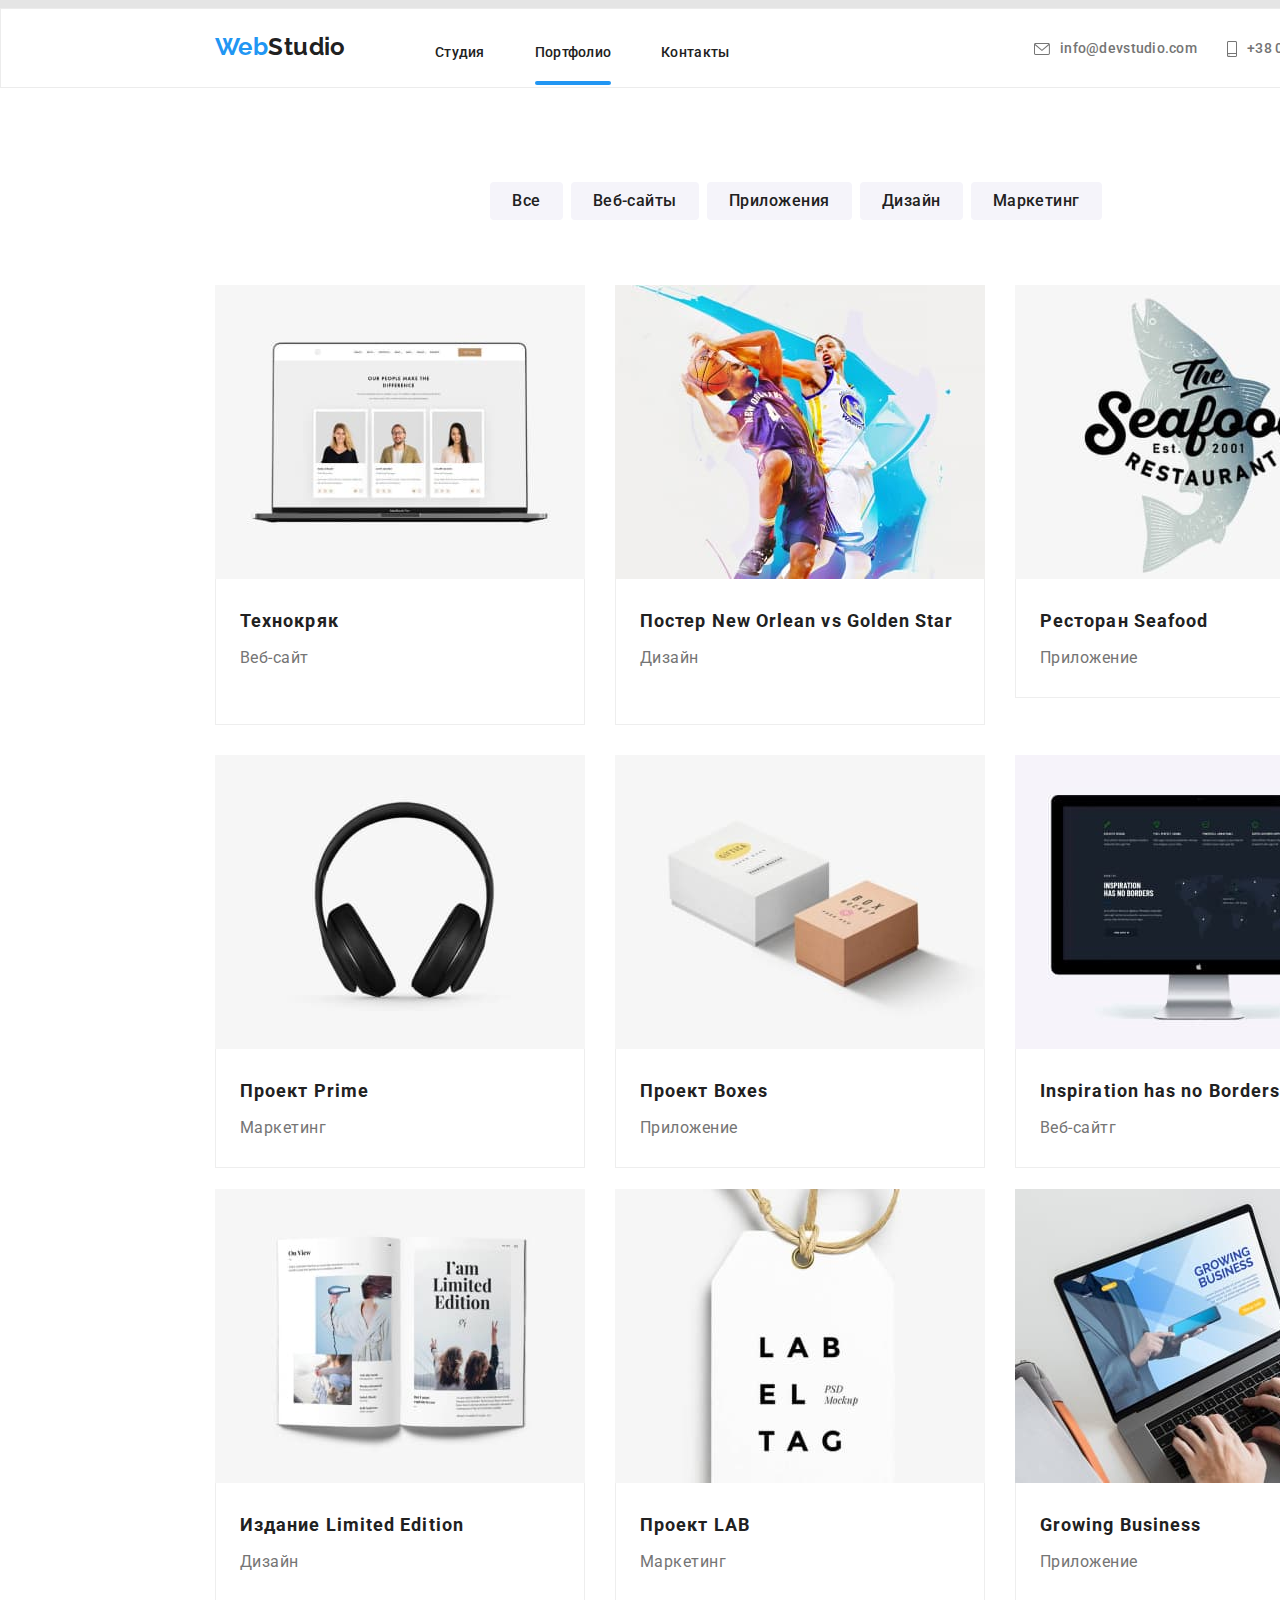
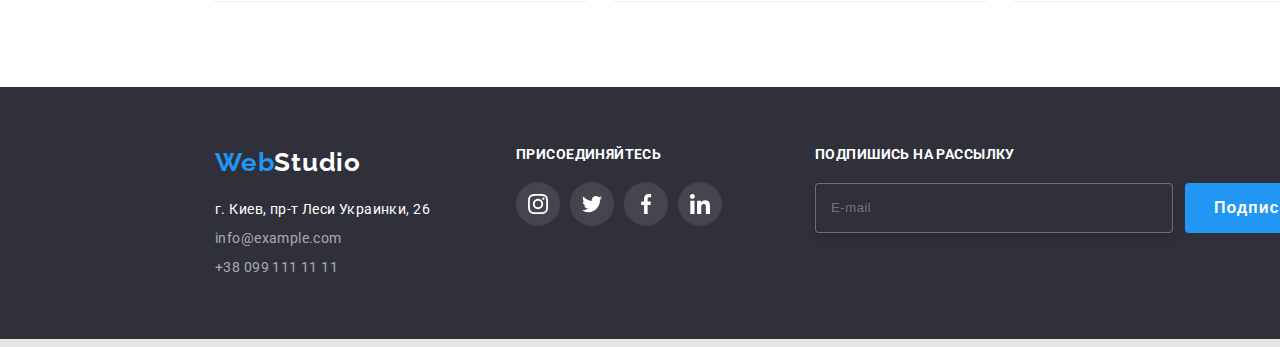
==== commit 802b52f4: "правки ментора" ====
--- a/portfolio.html
+++ b/portfolio.html
@@ -182,7 +182,7 @@
                                     эту платформу для цифрового
                                     шпионажа и атак на защищённые сервера конкурентов.</p>
                             </div>
-                            <div class="all-service-menu__container-card">
+                            <div class="all-service-menu__container-card card">
                                 <h2 class="all-service-menu__title-card">Технокряк</h2>
                                 <p class="all-service-menu__paragraph-card">Веб-сайт</p>
                             </div>
@@ -213,7 +213,7 @@
                                 <p class="all-service-menu__paragraph">Технокряк это современная площадка распространения коронавируса. Компании используют эту платформу для цифрового
                                 шпионажа и атак на защищённые сервера конкурентов.</p>
                             </div>
-                            <div class="all-service-menu__container-card">
+                            <div class="all-service-menu__container-card card">
                                 <h2 class="all-service-menu__title-card">Постер New Orlean vs Golden Star</h2>
                                 <p class="all-service-menu__paragraph-card">Дизайн</p>
                             </div>
--- a/css/main.min.css
+++ b/css/main.min.css
@@ -1,2 +1,2 @@
-:root{--h-color: #212121;--paragrapf-color: #757575;--accent-color: #2196f3;--background-color: #ffffff;--transition: color, 250ms cubic-bezier(0.4, 0, 0.2, 1)}html{box-sizing:border-box}*,*::after,*::before{box-sizing:inherit}h1,h2,h3,h4,h5,h6{padding:0;margin:0}p{margin:0;padding:0}ul{margin:0;padding:0}button{cursor:pointer;padding:0;border:none;font:inherit;color:inherit;background-color:transparent}img{display:block;width:100%;max-height:100%}body{font-family:"Roboto", sans-serif;background:#e5e5e5;font-size:14px;line-height:1.71;letter-spacing:0.03em;color:var(--paragrapf-color);margin-left:auto;margin-right:auto}@media screen and (min-width: 0px){body{width:480px}}@media screen and (min-width: 768px){body{width:768px}}@media screen and (min-width: 1200px){body{width:1600px;height:100%}}.list{list-style:none}.link{text-decoration:none;cursor:pointer}.visually-hidden{position:absolute;clip:rect(0 0 0 0);width:1px;height:1px;margin:-1px}.container{box-sizing:border-box;margin-left:auto;margin-right:auto;padding:60px 15px 60px 15px}@media screen and (min-width: 480px){.container{width:480px}}@media screen and (min-width: 768px){.container{width:768px}}@media screen and (min-width: 1200px){.container{width:1200px;height:100%;padding:94px 15px 94px 15px}}@media screen and (min-width: 768px){.current{color:var(--accent-color)}.current::after{content:"  ";border-radius:2%;transition:background-color 250ms linear;position:absolute;left:0;bottom:-32px;width:100%;height:4px;border-radius:2px;background-color:var(--accent-color)}}.header{background:var(--background-color);border:1px solid #ececec;height:60px}@media screen and (min-width: 768px){.header{height:80px}}.header__container{padding:16px 331px 16px 15px;position:relative;height:60px}@media screen and (min-width: 768px){.header__container{height:80px;padding-top:26px;padding-bottom:26px}}@media screen and (min-width: 1200px){.header__container{height:80px;padding-top:24px;padding-bottom:25px}}.header-connect{margin-left:auto;min-width:307px}.header-nav{margin-bottom:302px}.header-nav__item{margin-bottom:30px}.header-logo{font-family:"Raleway", sans-serif;font-weight:bold;font-size:24px;line-height:1.17;color:var(--h-color);position:absolute;z-index:3}@media screen and (max-width: 768px){.header-logo{display:none}}.header-logo__web{font-family:"Raleway", sans-serif;font-weight:bold;font-size:24px;line-height:1.17;color:var(--accent-color)}.header-nav__link{width:49px;font-weight:500;font-size:40px;line-height:1.175;letter-spacing:0.02em;color:var(--h-color);transition:var(--transition);position:relative}.header-nav__link:hover,.header-nav__link:focus,.header-nav__link:active{color:var(--accent-color)}.header-address__link{font-weight:500;font-size:24px;line-height:1.1;letter-spacing:0.02em;color:var(--paragrapf-color);transition:var(--transition)}.header-address__link:hover,.header-address__link:focus{color:var(--accent-color);font-weight:500;font-size:34px;line-height:1.176;letter-spacing:0.02em}.header-address__item{margin-bottom:32px}.header-address__icon{margin-right:10px;fill:currentColor}@media screen and (min-width: 767px){.header-modal__container,.header-modal__backdrop{display:none}}.hero{width:480px;height:400px;margin-left:auto;margin-right:auto;background:#2f303a;background-image:linear-gradient(rgba(47,48,58,0.4), rgba(47,48,58,0.4)),url(../../images/Hero-mob-1x.jpg);background-size:cover;background-position:center;background-repeat:no-repeat}@media (min-device-pixel-ratio: 2), (min-resolution: 192dpi), (min-resolution: 2dppx){.hero{background-image:linear-gradient(rgba(47,48,58,0.4), rgba(47,48,58,0.4)),url(../../images/Hero-mob-2x.jpg)}}@media screen and (min-width: 768px){.hero{width:768px;height:400px;background-size:cover;background-image:linear-gradient(rgba(47,48,58,0.4), rgba(47,48,58,0.4)),url(../../images/Hero-tab-1x.jpg)}}@media screen and (min-width: 768px) and (min-device-pixel-ratio: 2), screen and (min-width: 768px) and (min-resolution: 192dpi), screen and (min-width: 768px) and (min-resolution: 2dppx){.hero{background-image:linear-gradient(rgba(47,48,58,0.4), rgba(47,48,58,0.4)),url(../../images/Hero-tab-2x.jpg)}}@media screen and (min-width: 1200px){.hero{width:1600px;height:100%;background-image:linear-gradient(rgba(47,48,58,0.4), rgba(47,48,58,0.4)),url(../../images/Hero-des-1x.jpg)}}@media screen and (min-width: 1200px) and (min-device-pixel-ratio: 2), screen and (min-width: 1200px) and (min-resolution: 192dpi), screen and (min-width: 1200px) and (min-resolution: 2dppx){.hero{background-image:linear-gradient(rgba(47,48,58,0.4), rgba(47,48,58,0.4)),url(../../images/Hero-des-2x.jpg)}}@media screen and (max-width: 767px){.hero__container{width:480px;height:400px;padding-left:60px;padding-right:60px;padding-top:118px}}@media screen and (min-width: 768px){.hero__container{width:768px;padding-top:200px;padding-left:204px;padding-right:204px;padding-top:118px}}@media screen and (min-width: 1200px){.hero__container{width:1200px;height:600px;margin-left:auto;margin-right:auto;padding-top:200px;padding-left:252px;padding-right:252px;padding-top:200px}}.btn-container{display:flex;align-items:center;justify-content:space-around}.hero__btn{font-weight:bold;font-size:16px;line-height:1.88;letter-spacing:0.06em;color:var(--background-color);background:#2196f3;box-shadow:0px 4px 4px rgba(0,0,0,0.15);border-radius:4px;padding:10px 32px 10px 32px}.hero__title{font-weight:900;font-size:26px;line-height:1.6;text-align:center;letter-spacing:0.06em;text-transform:uppercase;color:var(--background-color);margin-bottom:30px}@media screen and (min-width: 1200px){.hero__title{font-size:44px;line-height:1.36}}.what-are-we-doing__container{background-color:ffffff}.advantage__item{margin-bottom:30px}@media screen and (min-width: 768px){.advantage__item:nth-child(2n+1){margin-right:30px}.advantage__item:nth-last-child(-n+2){margin-bottom:0}}@media screen and (min-width: 1200px){.advantage__item{width:270px;margin-bottom:0}.advantage__item:nth-last-child(n+3){margin-right:30px}}.advantage__link{display:flex;align-items:center;justify-content:center;margin-bottom:20px;width:450px;height:120px;background-color:#f5f4fa;border-radius:4px}@media screen and (min-width: 768px){.advantage__link{width:354px}}@media screen and (min-width: 1200px){.advantage__link{width:270px}}@media screen and (min-width: 768px){.advantage__list{display:flex;flex-wrap:wrap;width:100%}}@media screen and (min-width: 1200px){.advantage__list{display:flex;margin-bottom:94px}}.advantage-invisible{display:none;justify-content:space-between;margin-left:8px}.advantage__title{font-weight:bold;font-size:14px;line-height:1.14;letter-spacing:0.03em;text-transform:uppercase;color:var(--h-color);margin-bottom:10px;text-align:center}@media screen and (min-width: 768px){.advantage__title{display:flex;align-items:flex-start}}.advantage__text{font-size:14px;line-height:1.7;letter-spacing:0.03em;color:var(--paragrapf-color)}@media screen and (min-width: 768px){.advantage__text{width:354px}}@media screen and (min-width: 1200px){.advantage__text{width:354px;width:270px}}.what-are-we-doing__text{display:block;width:205px;height:16px;box-sizing:content-box;background-color:rgba(47,48,58,0.8);padding:27px 82px 27px 83px;position:absolute;bottom:0;font-size:14px;line-height:1.14;text-align:center;letter-spacing:0.03em;text-transform:uppercase;color:#ffffff}.what-are-we-doing__item{display:flex;position:relative;width:370px}.what-are-we-doing__item:not(:last-child){margin-right:30px}.what-are-we-doing{background-color:var(--background-color)}.what-are-we-doing__title{font-weight:bold;font-size:36px;line-height:1.17;text-align:center;letter-spacing:0.03em;color:var(--h-color);margin-bottom:50px}@media screen and (max-width: 1200px){.what-are-we-doing__title{display:none}}.what-are-we-doing__list{display:flex}@media screen and (max-width: 1200px){.what-are-we-doing__list{display:none}}.our-team{background:#f5f4fa}.employee-social__list{display:flex;justify-content:center;padding-right:32px;padding-left:32px}.employee__container{background-color:var(--background-color);padding-bottom:30px;padding-top:30px;box-shadow:0px 1px 3px rgba(0,0,0,0.12),0px 1px 1px rgba(0,0,0,0.14),0px 2px 1px rgba(0,0,0,0.2);border-radius:0px 0px 4px 4px}@media screen and (min-width: 768px){.our-team__list{display:flex;flex-wrap:wrap}}@media screen and (min-width: 1200px){.our-team__list{display:flex;flex-wrap:nowrap}}.our-team__item{width:450px;height:630px}@media screen and (min-width: 768px){.our-team__item{margin-bottom:30px;width:354px;height:536px}.our-team__item:nth-last-child(2n+2){margin-right:30px}.our-team__item:nth-last-child(-n+2){margin-bottom:0px}}@media screen and (min-width: 1200px){.our-team__item{width:270px;height:428px}.our-team__item:not(:last-child){margin-right:30px}}.our-team__title{font-weight:bold;font-size:36px;line-height:1.17;text-align:center;letter-spacing:0.03em;color:var(--h-color);margin-bottom:50px}.employee__title{font-weight:500;font-size:16px;line-height:1.19;text-align:center;letter-spacing:0.03em;color:var(--h-color);margin-bottom:10px}.employee__text{font-size:16px;line-height:1.19;text-align:center;letter-spacing:0.03em;color:var(--paragrapf-color);margin-bottom:16px}.employee-social__link{width:44px;height:44px;background-color:000000;display:flex;align-items:center;justify-content:center;border-radius:50%;color:#afb1b8;transition:var(--transition)}.employee-social__link:hover,.employee-social__link:focus{background-color:var(--accent-color);color:#ffffff}.employee-social__icon{fill:currentColor}.customers__item{width:210px;height:92px;margin-bottom:30px}@media screen and (min-width: 480px){.customers__item:nth-last-child(-n+2){margin-bottom:0px}}@media screen and (min-width: 768px){.customers__item:nth-last-child(-n+3){margin-bottom:0px}}@media screen and (min-width: 1200px){.customers__item{margin-bottom:0}}@media screen and (min-width: 1200px){.customers__item+.customers__item{margin-left:30px}}.customers__link{width:210px;height:92px;display:flex;align-items:center;justify-content:center;color:#afb1b8;border:1px solid #afb1b8;box-sizing:border-box;border-radius:4px;transition:var(--transition)}.customers__link:hover,.customers__link:focus{border:1px solid var(--accent-color);color:var(--accent-color)}@media screen and (min-width: 1200px){.customers__link{width:170px}}.customers__icon{fill:currentColor}.customers{background-color:#ffffff}@media screen and (min-width: 767px){.customers__container{height:519px;width:480px;width:100%}}@media screen and (min-width: 767px) and (min-width: 768px){.customers__container{height:397px;width:768px}}@media screen and (min-width: 767px) and (min-width: 1200px){.customers__container{height:370px;width:1200px}}.cuctomers__list{margin-left:auto;margin-right:auto;display:flex;flex-wrap:wrap;justify-content:space-between}@media screen and (min-width: 768px){.cuctomers__list{display:flex;flex-wrap:wrap;justify-content:space-between}}@media screen and (min-width: 1200px){.cuctomers__list{display:flex;flex-wrap:nowrap}}.customers__title{color:var(--h-color);font-weight:bold;font-size:36px;line-height:1.4;letter-spacing:0.03em;margin-bottom:30px;text-align:center}@media screen and (min-width: 1200px){.customers__title{margin-bottom:50px}}.footer-link__title{font-weight:bold;font-size:14px;line-height:1.1;letter-spacing:0.03em;text-transform:uppercase;color:#ffffff;margin-bottom:20px;text-align:center}@media screen and (min-width: 1200px){.footer-link__title{text-align:left}}.footer-link__list{display:flex;justify-content:flex-start}.footer-link__icon{fill:#ffffff}.footer-link__link{color:var(--h-color);width:44px;height:44px;display:flex;align-items:center;justify-content:center;border-radius:50%;background-color:rgba(255,255,255,0.1);transition:var(--transition)}.footer-link__link:hover,.footer-link__link:focus{background-color:var(--accent-color);color:#ffffff}.footer-link__item+.footer-link__item{margin-left:10px}.footer-address__tittle{margin-bottom:9px;height:21px}.footer-background{background:#2f303a}.footer-logo__link{font-family:"Raleway", sans-serif;font-weight:bold;font-size:26px;line-height:1.19;letter-spacing:0.03em;color:var(--background-color);display:flex;justify-content:center;margin-bottom:20px}@media screen and (min-width: 1200px){.footer-logo__link{display:flex;justify-content:flex-start}}.footer-logo__web{color:var(--accent-color)}.footer-address__link{font-style:normal;font-size:14px;line-height:1.71;letter-spacing:0.03em;color:rgba(255,255,255,0.6);transition:var(--transition)}.footer-address__link:hover,.footer-address__link:focus{color:var(--accent-color)}.address-link{color:var(--background-color)}.footer-address__list{min-width:231px;display:flex;flex-direction:column;align-items:center}@media screen and (min-width: 1200px){.footer-address__list{display:flex;align-items:flex-start}}.footer-btn__container{width:200px;height:50px;margin-left:auto;margin-right:auto}.footer-btn__icon{position:relative;left:155px;top:12px}.footer-btn{width:200px;height:50px;padding:10px 62px 10px 29px;background-color:var(--accent-color);transition:box-shadow 250ms cubic-bezier(0.4, 0, 0.2, 1);border-radius:4px;font-weight:bold;font-size:16px;line-height:1.88px;text-align:center;letter-spacing:0.06em;color:#ffffff;margin:0;position:absolute;border:none}.footer-btn:hover{cursor:pointer}.lable-input__container{width:450px;margin-bottom:20px;display:flex;flex-direction:column;align-items:center}@media screen and (min-width: 1200px){.lable-input__container{width:358px;margin-bottom:0;margin-right:12px;display:flex;align-items:flex-start}}.lable-input__lable{font-weight:bold;font-size:14px;line-height:1.14;letter-spacing:0.03em;text-transform:uppercase;color:#ffffff;margin-bottom:20px}.lable-input__input{outline:none;background:#2f303a;border:1px solid rgba(255,255,255,0.3);box-sizing:border-box;filter:drop-shadow(0px 4px 4px rgba(0,0,0,0.15));border-radius:4px;width:100%;height:50px;padding:15px;font-size:1.25;letter-spacing:0.03em;color:rgba(255,255,255,0.6)}.footer__container{padding-top:60px;padding-bottom:60px;display:flex;flex-direction:column;align-items:center;position:relative}@media screen and (min-width: 1200px){.footer__container{height:252px;width:1200px;display:flex;align-items:flex-end}}.footer-logo-link__container{display:flex;flex-direction:column}@media screen and (min-width: 768px){.footer-logo-link__container{display:flex;flex-direction:row}}@media screen and (min-width: 768px){.footer-logo-link__container{display:flex;flex-direction:row}}@media screen and (min-width: 1200px){.footer-logo-link__container{display:flex;flex-direction:row;position:absolute;left:15px}}.footer-logo__container{margin-bottom:60px}@media screen and (min-width: 768px){.footer-logo__container{margin-right:165px}}@media screen and (min-width: 1200px){.footer-logo__container{margin-right:70px;margin-bottom:0}}.footer-field__container{display:flex;flex-direction:column;align-items:center;width:570px;height:100%}@media screen and (min-width: 1200px){.footer-field__container{display:flex;align-items:flex-end;width:570px}}@media screen and (min-width: 1200px){.footer-field__form{display:flex;align-items:flex-end}}.footer-link__container{margin-bottom:60px}.current{color:var(--accent-color)}.all-service-menu__paragraph{font-size:18px;line-height:1.56;letter-spacing:0.03em;height:100%;width:100%;padding:63px 24px 63px 24px;color:#ffffff;letter-spacing:0.03em;background:rgba(33,150,243,0.9);position:absolute;top:0;transform:translateY(100%);transition:transform 250ms}.all-service-menu__container{width:450px;height:294px;position:relative;overflow:hidden}.all-service-menu__container:hover .all-service-menu__paragraph{transform:translateY(0)}@media screen and (min-width: 768px){.all-service-menu__container{width:354px;height:294px}}@media screen and (min-width: 1200px){.all-service-menu__container{width:370px;height:294px}}.service-menu{background-color:#ffffff}.all-service-menu__item{width:100%;margin-bottom:30px}@media screen and (min-width: 768px){.all-service-menu__item:nth-child(2n+1){margin-right:30px}}@media screen and (min-width: 1200px){.all-service-menu__item{margin-right:30px}.all-service-menu__item:nth-child(3n){margin-right:0}}.all-service-menu__item:hover{box-shadow:0px 1px 1px rgba(0,0,0,0.12),0px 4px 4px rgba(0,0,0,0.06),1px 4px 6px rgba(0,0,0,0.16);cursor:pointer;transition:box-shadow,transform 250ms cubic-bezier(0.4, 0, 0.2, 1)}.all-service-menu__container-card{width:100%;height:110px;padding:24px 24px 24px 24px;background:var(--background-color);border-bottom:1px solid #eeeeee;border-left:1px solid #eeeeee;border-right:1px solid #eeeeee;box-sizing:border-box;position:relative}.service-menu__list{display:flex;flex-wrap:wrap;justify-content:flex-start;margin-bottom:50px}@media screen and (min-width: 768px){.service-menu__list{justify-content:center}}@media screen and (min-width: 1200px){.service-menu__list{justify-content:center}}.service-menu__btm{font-weight:500;font-size:16px;line-height:1.62;text-align:center;letter-spacing:0.03em;color:var(--h-color);cursor:pointer;background-color:#f5f4fa;border-radius:4px;padding:6px 22px 6px 22px;transition:box-shadow 250ms cubic-bezier(0.4, 0, 0.2, 1)}.service-menu__btm:hover,.service-menu__btm:focus{color:var(--background-color);background:#2196f3;border-radius:4px;box-shadow:0px 3px 1px rgba(0,0,0,0.1),0px 1px 2px rgba(0,0,0,0.08),0px 2px 2px rgba(0,0,0,0.12)}.service-menu__list>li{margin-right:8px;margin-bottom:15px}.service-menu__list>li:nth-last-child(-n+2){margin-bottom:0}.all-service-menu__paragraph-card{margin-top:4px;font-size:16px;line-height:30px;letter-spacing:0.03em;color:var(--paragrapf-color)}.service-menu__title{display:none}.all-service-menu__title-card{font-weight:bold;font-size:18px;line-height:2;letter-spacing:0.06em;color:var(--h-color)}.portfolio-img{background-image:cover;width:100%;display:block}.all-service-menu__list{display:flex;flex-wrap:wrap;margin-bottom:50px;margin-bottom:-30px;box-sizing:border-box}.all-service-menu__item{width:450px;height:404px}@media screen and (min-width: 768px){.all-service-menu__item{width:354px;height:404px}}@media screen and (min-width: 1200px){.all-service-menu__item{width:370px;height:404px}}.modal{padding:0}.modal__backdrop{position:fixed;top:0%;left:0;width:100%;height:100%;overflow-y:scroll;background-color:rgba(0,0,0,0.2);transition:opacity 250ms, visibility 500ms}.modal__container{width:450px;height:609px;background-color:var(--background-color);box-shadow:0px 1px 3px rgba(0,0,0,0.12),0px 1px 1px rgba(0,0,0,0.14),0px 2px 1px rgba(0,0,0,0.2);border-radius:4px;position:absolute;top:50%;bottom:50%;left:50%;transform:translate(-55%, -50%);padding:40px}@media screen and (min-width: 768px){.modal__container{top:55%;bottom:50%;left:50%}}@media screen and (min-width: 1200px){.modal__container{width:528px;height:581px;top:40%;bottom:50%;left:50%}}.modal__close-btn{width:30px;height:30px;background:var(--background-color);border:1px solid rgba(0,0,0,0.1);border-radius:50%;display:flex;justify-content:center;align-items:center;position:absolute;right:8px;top:8px;color:#000000;transition:color 250ms cubic-bezier(0.4, 0, 0.2, 1)}.modal__close-btn:hover{color:var(--accent-color)}.modal__icon{fill:currentColor}.is-hidden{opacity:0;pointer-events:none;visibility:hidden}.modal-btn-container{display:flex;justify-content:center;box-sizing:border-box}.modal__submit-btn{display:inline-block;align-items:center;min-width:200px;min-height:50px;position:absolute;bottom:40px;background:var(--accent-color);border-radius:4px;color:var(--background-color);padding:10px 55px 10px 56px;font-weight:bold;font-size:16px;line-height:1.9px;text-align:center;letter-spacing:0.06em;transition:box-shadow 250ms cubic-bezier(0.4, 0, 0.2, 1);bottom:40px;right:50%;transform:translateX(50%)}.modal__submit-btn:hover{cursor:pointer;box-shadow:0px 4px 4px rgba(0,0,0,0.15)}.modal__title{font-weight:bold;font-size:20px;line-height:1.15;text-align:center;letter-spacing:0.03em;color:var(--h-color)}.modal__form-container{position:relative;margin-bottom:8px}.modal__form-lable{font-size:12px;line-height:1.17;letter-spacing:0.01em;color:#757575;margin-bottom:4px;width:100%;height:15px}.modal__form-input{padding:15px;width:100%;max-height:40px;border:1px solid rgba(33,33,33,0.2);border-radius:4px;padding-left:35px;display:flex;box-sizing:border-box;outline:none;color:black;transition:border 250ms cubic-bezier(0.4, 0, 0.2, 1)}.modal__form-input:focus+.modal__icon-container{color:var(--accent-color)}.modal__form-input:focus{border:solid var(--accent-color)}.span__modal-svg{margin-right:7px;display:flex;align-items:flex-start}.modal__icon-container{display:flex;position:absolute;top:50%;left:12px;transform:translateY(50%);color:var(--h-color);transition:color 250ms cubic-bezier(0.4, 0, 0.2, 1)}.modal-svg{fill:currentColor;transform:var(--transition)}.modal__form-textarea{transition:border 250ms cubic-bezier(0.4, 0, 0.2, 1);margin-bottom:10px}.modal__form-textarea:focus{border:solid var(--accent-color)}textarea{width:100%;max-height:120px;border:1px solid rgba(33,33,33,0.2);border-radius:4px;font-size:1.14;line-height:16px;letter-spacing:0.01em;color:var(--h-color);padding:12px 16px;resize:none;outline:none}.modal-heckbox__link{color:var(--accent-color)}.modal-heckbox__container{position:relative}.modal-heckbox__text{margin-left:24px;font-size:12px;line-height:1.17;letter-spacing:0.03em;color:#757575}.modal-heckbox__text span{display:inline-block;position:absolute;bottom:5px;left:0;width:15px;height:15px;border-radius:2px;border:2px solid var(--h-color);margin-right:7px}@media screen and (min-width: 1200px){.modal-heckbox__text span{left:13px}}.modal-heckbox__text:hover span{cursor:pointer}@media screen and (min-width: 1200px){.modal-heckbox__text{font-size:14px;line-height:1.7;padding-left:13px}}.modal-heckbox__icon{fill:transparent}.modal-heckbox__check:checked+.modal-heckbox__text span{border:none;background-color:var(--accent-color)}.modal-heckbox__check:checked ~ .modal-heckbox__text .modal-heckbox__icon{fill:#FFFFFF}.header-modal{padding:0;position:absolute;z-index:2}@media screen and (min-width: 767px){.header-modal{display:none}}.header-modal__backdrop{position:fixed;top:0%;left:0;width:100%;height:100%;background-color:rgba(0,0,0,0.2);overflow-y:scroll}.header-modal__container{padding-top:40px;padding-left:40px;width:480px;height:796px;background-color:var(--background-color);box-shadow:0px 1px 3px rgba(0,0,0,0.12),0px 1px 1px rgba(0,0,0,0.14),0px 2px 1px rgba(0,0,0,0.2);border-radius:4px;position:relative}.header-modal__icon{fill:currentColor}.header-modal__open-btn{background:var(--background-color);display:flex;justify-content:center;align-items:center;position:absolute;right:22px;top:22px;bottom:100px;color:#000000;transition:color 250ms cubic-bezier(0.4, 0, 0.2, 1)}.header-modal__open-btn:hover{color:var(--accent-color)}@media screen and (min-width: 767px){.header-modal__open-btn{display:none}}.header-modal__close-btn{width:30px;height:30px;background:var(--background-color);display:flex;justify-content:center;align-items:center;position:absolute;right:25px;top:21px;color:#000000;transition:color 250ms cubic-bezier(0.4, 0, 0.2, 1)}.header-modal__close-btn:hover{color:var(--accent-color)}.header-modal__title{font-weight:bold;font-size:20px;line-height:1.15;text-align:center;letter-spacing:0.03em;color:var(--h-color)}.social__icon{font-weight:500;font-size:18px;line-height:22px;letter-spacing:0.02em;color:#2196f3}.social__list{display:flex}.social__item{width:100%px;height:20px;padding-right:10px}.social__item+.social__item{border-left:1px solid rgba(33,33,33,0.2);padding-left:10px}.header-adress-nav__container{display:flex;width:100%;position:absolute;top:0}@media screen and (max-width: 767px){.header-adress-nav__container{display:none}}@media screen and (min-width: 768px){.header-adress-nav__container{height:80px}}@media screen and (min-width: 768px){.header-adress-nav__container{height:80px}}@media screen and (min-width: 768px){.current{color:var(--accent-color)}.current::after{content:"  ";display:flex;border-radius:2%;transition:background-color 250ms linear;position:absolute;left:0;bottom:-25px;width:100%;height:4px;border-radius:2px;background-color:var(--accent-color)}}.header-adress-nav__connect{height:100%}@media screen and (min-width: 768px){.header-adress-nav__connect{padding:0;margin-left:84px}}@media screen and (min-width: 1200px){.header-adress-nav__connect{padding-top:32px;padding-bottom:32px;margin-left:305px}}.header-adress-nav__nav{width:294px;justify-content:space-between;align-items:center;margin-left:220px;padding-top:32px;height:100%}.header-adress-nav__nav__item:not(:last-child){margin-right:50px}.header-adress-nav__nav__list,.header-adress-nav__address-list{display:flex;justify-content:space-between}.header-adress-nav__address-list{width:100%;z-index:3}@media screen and (min-width: 768px){.header-adress-nav__address-list{display:flex;flex-direction:column;padding-top:21px;padding-bottom:21px;padding-right:15px}}@media screen and (min-width: 1200px){.header-adress-nav__address-list{display:flex;flex-direction:row;padding:0}}.header-adress-nav__address-icon-mail{fill:currentColor}@media screen and (min-width: 768px){.header-adress-nav__address-icon-mail{margin-right:8px;width:14px;height:10px}}@media screen and (min-width: 1200px){.header-adress-nav__address-icon-mail{margin-right:10px;width:16px;height:12px}}.header-adress-nav__address-icon-tel{fill:currentColor}@media screen and (min-width: 768px){.header-adress-nav__address-icon-tel{margin-right:10px;width:10px;height:14px}}@media screen and (min-width: 1200px){.header-adress-nav__address-icon-tel{margin-right:10px;width:10px;height:16px}}.header-adress-nav__nav__link{font-weight:500;font-size:14px;line-height:1.14;letter-spacing:0.02em;color:var(--h-color);transition:var(--transition);position:relative}.header-adress-nav__nav__link:hover,.header-adress-nav__nav__link:focus,.header-adress-nav__nav__link:active{color:var(--accent-color)}.header-adress-nav__nav__link:hover{color:var(--accent-color)}.header-adress-nav__address-link{font-weight:500;letter-spacing:0.02em;color:var(--paragrapf-color);display:flex;align-items:center;transition:var(--transition)}.header-adress-nav__address-link:hover,.header-adress-nav__address-link:focus{color:var(--accent-color)}@media screen and (min-width: 768px){.header-adress-nav__address-link{font-size:12px;line-height:1.17}}@media screen and (min-width: 1200px){.header-adress-nav__address-link{font-size:14px;line-height:1.1}}@media screen and (min-width: 768px){.header-adress-nav__address-item+.header-adress-nav__address-item{margin-left:0px;margin-top:10px}}@media screen and (min-width: 1200px){.header-adress-nav__address-item+.header-adress-nav__address-item{margin-left:30px;margin-top:0}}
+:root{--h-color: #212121;--paragrapf-color: #757575;--accent-color: #2196f3;--background-color: #ffffff;--transition: color, 250ms cubic-bezier(0.4, 0, 0.2, 1)}html{box-sizing:border-box}*,*::after,*::before{box-sizing:inherit}h1,h2,h3,h4,h5,h6{padding:0;margin:0}p{margin:0;padding:0}ul{margin:0;padding:0}button{cursor:pointer;padding:0;border:none;font:inherit;color:inherit;background-color:transparent}img{display:block;width:100%;max-height:100%}body{font-family:"Roboto", sans-serif;background:#e5e5e5;font-size:14px;line-height:1.71;letter-spacing:0.03em;color:var(--paragrapf-color);margin-left:auto;margin-right:auto}@media screen and (min-width: 0px){body{width:480px}}@media screen and (min-width: 768px){body{width:768px}}@media screen and (min-width: 1200px){body{width:1600px;height:100%}}.list{list-style:none}.link{text-decoration:none;cursor:pointer}.visually-hidden{position:absolute;clip:rect(0 0 0 0);width:1px;height:1px;margin:-1px}.container{box-sizing:border-box;margin-left:auto;margin-right:auto;padding:60px 15px 60px 15px}@media screen and (min-width: 480px){.container{width:480px}}@media screen and (min-width: 768px){.container{width:768px}}@media screen and (min-width: 1200px){.container{width:1200px;height:100%;padding:94px 15px 94px 15px}}@media screen and (min-width: 768px){.current{color:var(--accent-color)}.current::after{content:"  ";border-radius:2%;transition:background-color 250ms linear;position:absolute;left:0;bottom:-32px;width:100%;height:4px;border-radius:2px;background-color:var(--accent-color)}}.header{background:var(--background-color);border:1px solid #ececec;height:60px}@media screen and (min-width: 768px){.header{height:80px}}.header__container{padding:16px 331px 16px 15px;position:relative;height:60px}@media screen and (min-width: 768px){.header__container{height:80px;padding-top:26px;padding-bottom:26px}}@media screen and (min-width: 1200px){.header__container{height:80px;padding-top:24px;padding-bottom:25px}}.header-connect{margin-left:auto;min-width:307px}.header-nav{margin-bottom:302px}.header-nav__item{margin-bottom:30px}.header-logo{font-family:"Raleway", sans-serif;font-weight:bold;font-size:24px;line-height:1.17;color:var(--h-color);position:absolute;z-index:3}.header-logo__web{font-family:"Raleway", sans-serif;font-weight:bold;font-size:24px;line-height:1.17;color:var(--accent-color)}.header-nav__link{width:49px;font-weight:500;font-size:40px;line-height:1.175;letter-spacing:0.02em;color:var(--h-color);transition:var(--transition);position:relative}.header-nav__link:hover,.header-nav__link:focus,.header-nav__link:active{color:var(--accent-color)}.header-address__link{font-weight:500;font-size:24px;line-height:1.1;letter-spacing:0.02em;color:var(--paragrapf-color);transition:var(--transition)}.header-address__link:hover,.header-address__link:focus{color:var(--accent-color);font-weight:500;font-size:34px;line-height:1.176;letter-spacing:0.02em}.header-address__item{margin-bottom:32px}.header-address__icon{margin-right:10px;fill:currentColor}@media screen and (min-width: 767px){.header-modal__container,.header-modal__backdrop{display:none}}.hero{width:480px;height:400px;margin-left:auto;margin-right:auto;background:#2f303a;background-image:linear-gradient(rgba(47,48,58,0.4), rgba(47,48,58,0.4)),url(../images/Hero-mob-1x.jpg);background-size:cover;background-position:center;background-repeat:no-repeat}@media (min-device-pixel-ratio: 2), (min-resolution: 192dpi), (min-resolution: 2dppx){.hero{background-image:linear-gradient(rgba(47,48,58,0.4), rgba(47,48,58,0.4)),url(../images/Hero-mob-2x.jpg)}}@media screen and (min-width: 768px){.hero{width:768px;height:400px;background-size:cover;background-image:linear-gradient(rgba(47,48,58,0.4), rgba(47,48,58,0.4)),url(../images/Hero-tab-1x.jpg)}}@media screen and (min-width: 768px) and (min-device-pixel-ratio: 2), screen and (min-width: 768px) and (min-resolution: 192dpi), screen and (min-width: 768px) and (min-resolution: 2dppx){.hero{background-image:linear-gradient(rgba(47,48,58,0.4), rgba(47,48,58,0.4)),url(../images/Hero-tab-2x.jpg)}}@media screen and (min-width: 1200px){.hero{width:1600px;height:100%;background-image:linear-gradient(rgba(47,48,58,0.4), rgba(47,48,58,0.4)),url(../images/Hero-des-1x.jpg)}}@media screen and (min-width: 1200px) and (min-device-pixel-ratio: 2), screen and (min-width: 1200px) and (min-resolution: 192dpi), screen and (min-width: 1200px) and (min-resolution: 2dppx){.hero{background-image:linear-gradient(rgba(47,48,58,0.4), rgba(47,48,58,0.4)),url(../images/Hero-des-2x.jpg)}}@media screen and (max-width: 767px){.hero__container{width:480px;height:400px;padding-left:60px;padding-right:60px;padding-top:118px}}@media screen and (min-width: 768px){.hero__container{width:768px;padding-top:200px;padding-left:204px;padding-right:204px;padding-top:118px}}@media screen and (min-width: 1200px){.hero__container{width:1200px;height:600px;margin-left:auto;margin-right:auto;padding-top:200px;padding-left:252px;padding-right:252px;padding-top:200px}}.btn-container{display:flex;align-items:center;justify-content:space-around}.hero__btn{font-weight:bold;font-size:16px;line-height:1.88;letter-spacing:0.06em;color:var(--background-color);background:#2196f3;box-shadow:0px 4px 4px rgba(0,0,0,0.15);border-radius:4px;padding:10px 32px 10px 32px}.hero__title{font-weight:900;font-size:26px;line-height:1.6;text-align:center;letter-spacing:0.06em;text-transform:uppercase;color:var(--background-color);margin-bottom:30px}@media screen and (min-width: 1200px){.hero__title{font-size:44px;line-height:1.36}}.what-are-we-doing__container{background-color:ffffff}.advantage__item{margin-bottom:30px}@media screen and (min-width: 768px){.advantage__item:nth-child(2n+1){margin-right:30px}.advantage__item:nth-last-child(-n+2){margin-bottom:0}}@media screen and (min-width: 1200px){.advantage__item{width:270px;margin-bottom:0}.advantage__item:nth-last-child(n+3){margin-right:30px}}.advantage__link{display:flex;align-items:center;justify-content:center;margin-bottom:20px;width:450px;height:120px;background-color:#f5f4fa;border-radius:4px}@media screen and (min-width: 768px){.advantage__link{width:354px}}@media screen and (min-width: 1200px){.advantage__link{width:270px}}@media screen and (min-width: 768px){.advantage__list{display:flex;flex-wrap:wrap;width:100%}}@media screen and (min-width: 1200px){.advantage__list{display:flex;margin-bottom:94px}}.advantage-invisible{display:none;justify-content:space-between;margin-left:8px}.advantage__title{font-weight:bold;font-size:14px;line-height:1.14;letter-spacing:0.03em;text-transform:uppercase;color:var(--h-color);margin-bottom:10px;text-align:center}@media screen and (min-width: 768px){.advantage__title{display:flex;align-items:flex-start}}.advantage__text{font-size:14px;line-height:1.7;letter-spacing:0.03em;color:var(--paragrapf-color)}@media screen and (min-width: 768px){.advantage__text{width:354px}}@media screen and (min-width: 1200px){.advantage__text{width:354px;width:270px}}.what-are-we-doing__text{display:block;width:205px;height:16px;box-sizing:content-box;background-color:rgba(47,48,58,0.8);padding:27px 82px 27px 83px;position:absolute;bottom:0;font-size:14px;line-height:1.14;text-align:center;letter-spacing:0.03em;text-transform:uppercase;color:#ffffff}.what-are-we-doing__item{display:flex;position:relative;width:370px}.what-are-we-doing__item:not(:last-child){margin-right:30px}.what-are-we-doing{background-color:var(--background-color)}.what-are-we-doing__title{font-weight:bold;font-size:36px;line-height:1.17;text-align:center;letter-spacing:0.03em;color:var(--h-color);margin-bottom:50px}@media screen and (max-width: 1200px){.what-are-we-doing__title{display:none}}.what-are-we-doing__list{display:flex}@media screen and (max-width: 1200px){.what-are-we-doing__list{display:none}}.our-team{background:#f5f4fa}.employee-social__list{display:flex;justify-content:center;padding-right:32px;padding-left:32px}.employee__container{background-color:var(--background-color);padding-bottom:30px;padding-top:30px;box-shadow:0px 1px 3px rgba(0,0,0,0.12),0px 1px 1px rgba(0,0,0,0.14),0px 2px 1px rgba(0,0,0,0.2);border-radius:0px 0px 4px 4px}@media screen and (min-width: 768px){.our-team__list{display:flex;flex-wrap:wrap}}@media screen and (min-width: 1200px){.our-team__list{display:flex;flex-wrap:nowrap}}.our-team__item{width:450px;height:630px;margin-bottom:30px}@media screen and (min-width: 768px){.our-team__item{margin-bottom:30px;width:354px;height:536px}.our-team__item:nth-last-child(2n+2){margin-right:30px}.our-team__item:nth-last-child(-n+2){margin-bottom:0px}}@media screen and (min-width: 1200px){.our-team__item{margin-bottom:0;width:270px;height:428px}.our-team__item:not(:last-child){margin-right:30px}}.our-team__title{font-weight:bold;font-size:36px;line-height:1.17;text-align:center;letter-spacing:0.03em;color:var(--h-color);margin-bottom:50px}.employee__title{font-weight:500;font-size:16px;line-height:1.19;text-align:center;letter-spacing:0.03em;color:var(--h-color);margin-bottom:10px}.employee__text{font-size:16px;line-height:1.19;text-align:center;letter-spacing:0.03em;color:var(--paragrapf-color);margin-bottom:16px}.employee-social__link{width:44px;height:44px;background-color:000000;display:flex;align-items:center;justify-content:center;border-radius:50%;color:#afb1b8;transition:var(--transition)}.employee-social__link:hover,.employee-social__link:focus{background-color:var(--accent-color);color:#ffffff}.employee-social__icon{fill:currentColor}.customers__item{width:210px;height:92px;margin-bottom:30px}@media screen and (min-width: 480px){.customers__item:nth-last-child(-n+2){margin-bottom:0px}}@media screen and (min-width: 768px){.customers__item:nth-last-child(-n+3){margin-bottom:0px}}@media screen and (min-width: 1200px){.customers__item{margin-bottom:0}}@media screen and (min-width: 1200px){.customers__item+.customers__item{margin-left:30px}}.customers__link{width:210px;height:92px;display:flex;align-items:center;justify-content:center;color:#afb1b8;border:1px solid #afb1b8;box-sizing:border-box;border-radius:4px;transition:var(--transition)}.customers__link:hover,.customers__link:focus{border:1px solid var(--accent-color);color:var(--accent-color)}@media screen and (min-width: 1200px){.customers__link{width:170px}}.customers__icon{fill:currentColor}.customers{background-color:#ffffff}@media screen and (min-width: 767px){.customers__container{height:519px;width:480px;width:100%}}@media screen and (min-width: 767px) and (min-width: 768px){.customers__container{height:397px;width:768px}}@media screen and (min-width: 767px) and (min-width: 1200px){.customers__container{height:370px;width:1200px}}.cuctomers__list{margin-left:auto;margin-right:auto;display:flex;flex-wrap:wrap;justify-content:space-between}@media screen and (min-width: 768px){.cuctomers__list{display:flex;flex-wrap:wrap;justify-content:space-between}}@media screen and (min-width: 1200px){.cuctomers__list{display:flex;flex-wrap:nowrap}}.customers__title{color:var(--h-color);font-weight:bold;font-size:36px;line-height:1.4;letter-spacing:0.03em;margin-bottom:30px;text-align:center}@media screen and (min-width: 1200px){.customers__title{margin-bottom:50px}}.footer-link__title{font-weight:bold;font-size:14px;line-height:1.1;letter-spacing:0.03em;text-transform:uppercase;color:#ffffff;margin-bottom:20px;text-align:center}@media screen and (min-width: 1200px){.footer-link__title{text-align:left}}.footer-link__list{display:flex;justify-content:flex-start}.footer-link__icon{fill:#ffffff}.footer-link__link{color:var(--h-color);width:44px;height:44px;display:flex;align-items:center;justify-content:center;border-radius:50%;background-color:rgba(255,255,255,0.1);transition:var(--transition)}.footer-link__link:hover,.footer-link__link:focus{background-color:var(--accent-color);color:#ffffff}.footer-link__item+.footer-link__item{margin-left:10px}.footer-address__tittle{height:21px}.footer-address__tittle:not(:last-child){margin-bottom:8px}.footer-background{background:#2f303a}.footer-logo__link{font-family:"Raleway", sans-serif;font-weight:bold;font-size:26px;line-height:1.19;letter-spacing:0.03em;color:var(--background-color);display:flex;justify-content:center;margin-bottom:20px}@media screen and (min-width: 1200px){.footer-logo__link{display:flex;justify-content:flex-start}}.footer-logo__web{color:var(--accent-color)}.footer-address__link{font-style:normal;font-size:14px;line-height:1.71;letter-spacing:0.03em;color:rgba(255,255,255,0.6);transition:var(--transition)}.footer-address__link:hover,.footer-address__link:focus{color:var(--accent-color)}.address-link{color:var(--background-color)}.footer-address__list{min-width:231px;display:flex;flex-direction:column;align-items:center}@media screen and (min-width: 1200px){.footer-address__list{display:flex;align-items:flex-start}}.footer-btn__container{width:200px;height:50px;margin-left:auto;margin-right:auto}.footer-btn__icon{position:relative;left:155px;top:12px}.footer-btn{width:200px;height:50px;padding:10px 62px 10px 29px;background-color:var(--accent-color);transition:box-shadow 250ms cubic-bezier(0.4, 0, 0.2, 1);border-radius:4px;font-weight:bold;font-size:16px;line-height:1.88px;text-align:center;letter-spacing:0.06em;color:#ffffff;margin:0;position:absolute;border:none}.footer-btn:hover{cursor:pointer}.lable-input__container{width:450px;margin-bottom:20px;display:flex;flex-direction:column;align-items:center}@media screen and (min-width: 1200px){.lable-input__container{width:358px;margin-bottom:0;margin-right:12px;display:flex;align-items:flex-start}}.lable-input__lable{font-weight:bold;font-size:14px;line-height:1.14;letter-spacing:0.03em;text-transform:uppercase;color:#ffffff;margin-bottom:20px}.lable-input__input{outline:none;background:#2f303a;border:1px solid rgba(255,255,255,0.3);box-sizing:border-box;filter:drop-shadow(0px 4px 4px rgba(0,0,0,0.15));border-radius:4px;width:100%;height:50px;padding:15px;font-size:1.25;letter-spacing:0.03em;color:rgba(255,255,255,0.6)}.footer__container{padding-top:60px;padding-bottom:60px;display:flex;flex-direction:column;align-items:center;position:relative}@media screen and (min-width: 1200px){.footer__container{height:252px;width:1200px;display:flex;align-items:flex-end}}.footer-logo-link__container{display:flex;flex-direction:column}@media screen and (min-width: 768px){.footer-logo-link__container{display:flex;flex-direction:row}}@media screen and (min-width: 768px){.footer-logo-link__container{display:flex;flex-direction:row}}@media screen and (min-width: 1200px){.footer-logo-link__container{display:flex;flex-direction:row;position:absolute;left:15px}}.footer-logo__container{margin-bottom:60px}@media screen and (min-width: 768px){.footer-logo__container{margin-right:165px}}@media screen and (min-width: 1200px){.footer-logo__container{margin-right:70px;margin-bottom:0}}.footer-field__container{display:flex;flex-direction:column;align-items:center;width:100%;height:100%}@media screen and (min-width: 1200px){.footer-field__container{display:flex;align-items:flex-end;width:570px}}@media screen and (min-width: 1200px){.footer-field__form{display:flex;align-items:flex-end}}.footer-link__container{margin-bottom:60px}.current{color:var(--accent-color)}.all-service-menu__paragraph{font-size:18px;line-height:1.56;letter-spacing:0.03em;height:100%;width:100%;padding:63px 24px 63px 24px;color:#ffffff;letter-spacing:0.03em;background:rgba(33,150,243,0.9);position:absolute;top:0;transform:translateY(100%);transition:transform 250ms}.all-service-menu__container{width:450px;height:294px;position:relative;overflow:hidden}.all-service-menu__container:hover .all-service-menu__paragraph{transform:translateY(0)}@media screen and (min-width: 768px){.all-service-menu__container{width:354px;height:294px}}@media screen and (min-width: 1200px){.all-service-menu__container{width:370px;height:294px}}.service-menu{background-color:#ffffff}.all-service-menu__item{width:100%;margin-bottom:30px;width:450px;height:404px}@media screen and (min-width: 768px){.all-service-menu__item{width:354px;height:404px}.all-service-menu__item:nth-child(-n+2){height:440px}.all-service-menu__item:nth-child(2n+1){margin-right:30px}}@media screen and (min-width: 1200px){.all-service-menu__item{width:370px;height:404px;margin-right:30px}.all-service-menu__item:nth-child(3n){margin-right:0}}.all-service-menu__item:hover{box-shadow:0px 1px 1px rgba(0,0,0,0.12),0px 4px 4px rgba(0,0,0,0.06),1px 4px 6px rgba(0,0,0,0.16);cursor:pointer;transition:box-shadow,transform 250ms cubic-bezier(0.4, 0, 0.2, 1)}.all-service-menu__container-card{padding:24px 24px 24px 24px;background:var(--background-color);border-bottom:1px solid #eeeeee;border-left:1px solid #eeeeee;border-right:1px solid #eeeeee;box-sizing:border-box;position:relative}.card{height:146px}.service-menu__list{display:flex;flex-wrap:wrap;justify-content:flex-start;margin-bottom:50px}@media screen and (min-width: 768px){.service-menu__list{justify-content:center}}@media screen and (min-width: 1200px){.service-menu__list{justify-content:center}}.service-menu__btm{font-weight:500;font-size:16px;line-height:1.62;text-align:center;letter-spacing:0.03em;color:var(--h-color);cursor:pointer;background-color:#f5f4fa;border-radius:4px;padding:6px 22px 6px 22px;transition:box-shadow 250ms cubic-bezier(0.4, 0, 0.2, 1)}.service-menu__btm:hover,.service-menu__btm:focus{color:var(--background-color);background:#2196f3;border-radius:4px;box-shadow:0px 3px 1px rgba(0,0,0,0.1),0px 1px 2px rgba(0,0,0,0.08),0px 2px 2px rgba(0,0,0,0.12)}.service-menu__list>li{margin-right:8px;margin-bottom:15px}.service-menu__list>li:nth-last-child(-n+2){margin-bottom:0}.all-service-menu__paragraph-card{margin-top:4px;font-size:16px;line-height:30px;letter-spacing:0.03em;color:var(--paragrapf-color)}.service-menu__title{display:none}.all-service-menu__title-card{font-weight:bold;font-size:18px;line-height:2;letter-spacing:0.06em;color:var(--h-color)}.portfolio-img{background-image:cover;width:100%;display:block}.all-service-menu__list{display:flex;flex-wrap:wrap;margin-bottom:50px;margin-bottom:-30px;box-sizing:border-box}.modal{padding:0;height:100%}.modal__backdrop{box-sizing:border-box;position:fixed;top:0%;left:0;width:100%;height:100%;overflow-y:scroll;background-color:rgba(0,0,0,0.2);transition:opacity 250ms, visibility 500ms}.modal__container{width:450px;height:609px;background-color:var(--background-color);box-shadow:0px 1px 3px rgba(0,0,0,0.12),0px 1px 1px rgba(0,0,0,0.14),0px 2px 1px rgba(0,0,0,0.2);border-radius:4px;position:absolute;top:50%;bottom:50%;left:54%;transform:translate(-55%, -50%);padding:40px;margin-left:auto;margin-right:auto}@media screen and (min-width: 768px){.modal__container{top:55%;bottom:50%;left:50%}}@media screen and (min-width: 1200px){.modal__container{width:528px;height:581px;top:50%;bottom:50%;left:50%}}.modal__close-btn{width:30px;height:30px;background:var(--background-color);border:1px solid rgba(0,0,0,0.1);border-radius:50%;display:flex;justify-content:center;align-items:center;position:absolute;right:8px;top:8px;color:#000000;transition:color 250ms cubic-bezier(0.4, 0, 0.2, 1)}.modal__close-btn:hover{color:var(--accent-color)}.modal__icon{fill:currentColor}.is-hidden{opacity:0;pointer-events:none;visibility:hidden}.modal-btn-container{display:flex;justify-content:center;box-sizing:border-box}.modal__submit-btn{display:inline-block;align-items:center;min-width:200px;min-height:50px;position:absolute;bottom:40px;background:var(--accent-color);border-radius:4px;color:var(--background-color);padding:10px 55px 10px 56px;font-weight:bold;font-size:16px;line-height:1.9px;text-align:center;letter-spacing:0.06em;transition:box-shadow 250ms cubic-bezier(0.4, 0, 0.2, 1);bottom:40px;right:50%;transform:translateX(50%)}.modal__submit-btn:hover{cursor:pointer;box-shadow:0px 4px 4px rgba(0,0,0,0.15)}.modal__title{font-weight:bold;font-size:20px;line-height:1.15;text-align:center;letter-spacing:0.03em;color:var(--h-color)}.modal__form-container{position:relative;margin-bottom:8px}.modal__form-lable{font-size:12px;line-height:1.17;letter-spacing:0.01em;color:#757575;margin-bottom:4px;width:100%;height:15px}.modal__form-input{padding:15px;width:100%;max-height:40px;border:1px solid rgba(33,33,33,0.2);border-radius:4px;padding-left:35px;display:flex;box-sizing:border-box;outline:none;color:black;transition:border 250ms cubic-bezier(0.4, 0, 0.2, 1)}.modal__form-input:focus+.modal__icon-container{color:var(--accent-color)}.modal__form-input:focus{border:solid var(--accent-color)}.span__modal-svg{margin-right:7px;display:flex;align-items:flex-start}.modal__icon-container{display:flex;position:absolute;top:50%;left:12px;transform:translateY(50%);color:var(--h-color);transition:color 250ms cubic-bezier(0.4, 0, 0.2, 1)}.modal-svg{fill:currentColor;transform:var(--transition)}.modal__form-textarea{transition:border 250ms cubic-bezier(0.4, 0, 0.2, 1);margin-bottom:10px}.modal__form-textarea:focus{border:solid var(--accent-color)}textarea{width:100%;max-height:120px;border:1px solid rgba(33,33,33,0.2);border-radius:4px;font-size:1.14;line-height:16px;letter-spacing:0.01em;color:var(--h-color);padding:12px 16px;resize:none;outline:none}.modal-heckbox__link{color:var(--accent-color)}.modal-heckbox__container{position:relative}.modal-heckbox__text{margin-left:24px;font-size:12px;line-height:1.17;letter-spacing:0.03em;color:#757575}.modal-heckbox__text span{display:inline-block;position:absolute;bottom:5px;left:0;width:15px;height:15px;border-radius:2px;border:2px solid var(--h-color);margin-right:7px}@media screen and (min-width: 1200px){.modal-heckbox__text span{left:13px}}.modal-heckbox__text:hover span{cursor:pointer}@media screen and (min-width: 1200px){.modal-heckbox__text{font-size:14px;line-height:1.7;padding-left:13px}}.modal-heckbox__icon{fill:transparent}.modal-heckbox__check:checked+.modal-heckbox__text span{border:none;background-color:var(--accent-color)}.modal-heckbox__check:checked ~ .modal-heckbox__text .modal-heckbox__icon{fill:#FFFFFF}.header-modal{height:100%;padding:0;position:absolute;z-index:4}@media screen and (min-width: 767px){.header-modal{display:none}}.header-modal__backdrop{box-sizing:border-box;position:fixed;top:0%;left:0;width:100%;background-color:rgba(0,0,0,0.2);overflow-y:scroll}.header-modal__container{padding-top:40px;padding-left:40px;width:480px;height:796px;background-color:var(--background-color);box-shadow:0px 1px 3px rgba(0,0,0,0.12),0px 1px 1px rgba(0,0,0,0.14),0px 2px 1px rgba(0,0,0,0.2);border-radius:4px;position:relative}.header-modal__icon{fill:currentColor}.header-modal__open-btn{background:var(--background-color);display:flex;justify-content:center;align-items:center;position:absolute;right:22px;top:22px;bottom:100px;color:#000000;transition:color 250ms cubic-bezier(0.4, 0, 0.2, 1)}.header-modal__open-btn:hover{color:var(--accent-color)}@media screen and (min-width: 767px){.header-modal__open-btn{display:none}}.header-modal__close-btn{width:30px;height:30px;background:var(--background-color);display:flex;justify-content:center;align-items:center;position:absolute;right:25px;top:21px;color:#000000;transition:color 250ms cubic-bezier(0.4, 0, 0.2, 1)}.header-modal__close-btn:hover{color:var(--accent-color)}.header-modal__title{font-weight:bold;font-size:20px;line-height:1.15;text-align:center;letter-spacing:0.03em;color:var(--h-color)}.social__icon{font-weight:500;font-size:18px;line-height:22px;letter-spacing:0.02em;color:#2196f3}.social__list{display:flex}.social__item{width:100%px;height:20px;padding-right:10px}.social__item+.social__item{border-left:1px solid rgba(33,33,33,0.2);padding-left:10px}.header-adress-nav__container{display:flex;width:100%;position:absolute;top:0}@media screen and (max-width: 767px){.header-adress-nav__container{display:none}}@media screen and (min-width: 768px){.header-adress-nav__container{height:80px}}@media screen and (min-width: 768px){.header-adress-nav__container{height:80px}}@media screen and (min-width: 768px){.current{color:var(--accent-color)}.current::after{content:"  ";display:flex;border-radius:2%;transition:background-color 250ms linear;position:absolute;left:0;bottom:-25px;width:100%;height:4px;border-radius:2px;background-color:var(--accent-color)}}.header-adress-nav__connect{height:100%}@media screen and (min-width: 768px){.header-adress-nav__connect{padding:0;margin-left:84px}}@media screen and (min-width: 1200px){.header-adress-nav__connect{padding-top:32px;padding-bottom:32px;margin-left:305px}}.header-adress-nav__nav{width:294px;justify-content:space-between;align-items:center;margin-left:220px;padding-top:32px;height:100%}.header-adress-nav__nav__item:not(:last-child){margin-right:50px}.header-adress-nav__nav__list,.header-adress-nav__address-list{display:flex;justify-content:space-between}.header-adress-nav__address-list{width:100%;z-index:3}@media screen and (min-width: 768px){.header-adress-nav__address-list{display:flex;flex-direction:column;padding-top:21px;padding-bottom:21px;padding-right:15px}}@media screen and (min-width: 1200px){.header-adress-nav__address-list{display:flex;flex-direction:row;padding:0}}.header-adress-nav__address-icon-mail{fill:currentColor}@media screen and (min-width: 768px){.header-adress-nav__address-icon-mail{margin-right:8px;width:14px;height:10px}}@media screen and (min-width: 1200px){.header-adress-nav__address-icon-mail{margin-right:10px;width:16px;height:12px}}.header-adress-nav__address-icon-tel{fill:currentColor}@media screen and (min-width: 768px){.header-adress-nav__address-icon-tel{margin-right:10px;width:10px;height:14px}}@media screen and (min-width: 1200px){.header-adress-nav__address-icon-tel{margin-right:10px;width:10px;height:16px}}.header-adress-nav__nav__link{font-weight:500;font-size:14px;line-height:1.14;letter-spacing:0.02em;color:var(--h-color);transition:var(--transition);position:relative}.header-adress-nav__nav__link:hover,.header-adress-nav__nav__link:focus,.header-adress-nav__nav__link:active{color:var(--accent-color)}.header-adress-nav__nav__link:hover{color:var(--accent-color)}.header-adress-nav__address-link{font-weight:500;letter-spacing:0.02em;color:var(--paragrapf-color);display:flex;align-items:center;transition:var(--transition)}.header-adress-nav__address-link:hover,.header-adress-nav__address-link:focus{color:var(--accent-color)}@media screen and (min-width: 768px){.header-adress-nav__address-link{font-size:12px;line-height:1.17}}@media screen and (min-width: 1200px){.header-adress-nav__address-link{font-size:14px;line-height:1.1}}@media screen and (min-width: 768px){.header-adress-nav__address-item+.header-adress-nav__address-item{margin-left:0px;margin-top:10px}}@media screen and (min-width: 1200px){.header-adress-nav__address-item+.header-adress-nav__address-item{margin-left:30px;margin-top:0}}
 /*# sourceMappingURL=main.min.css.map */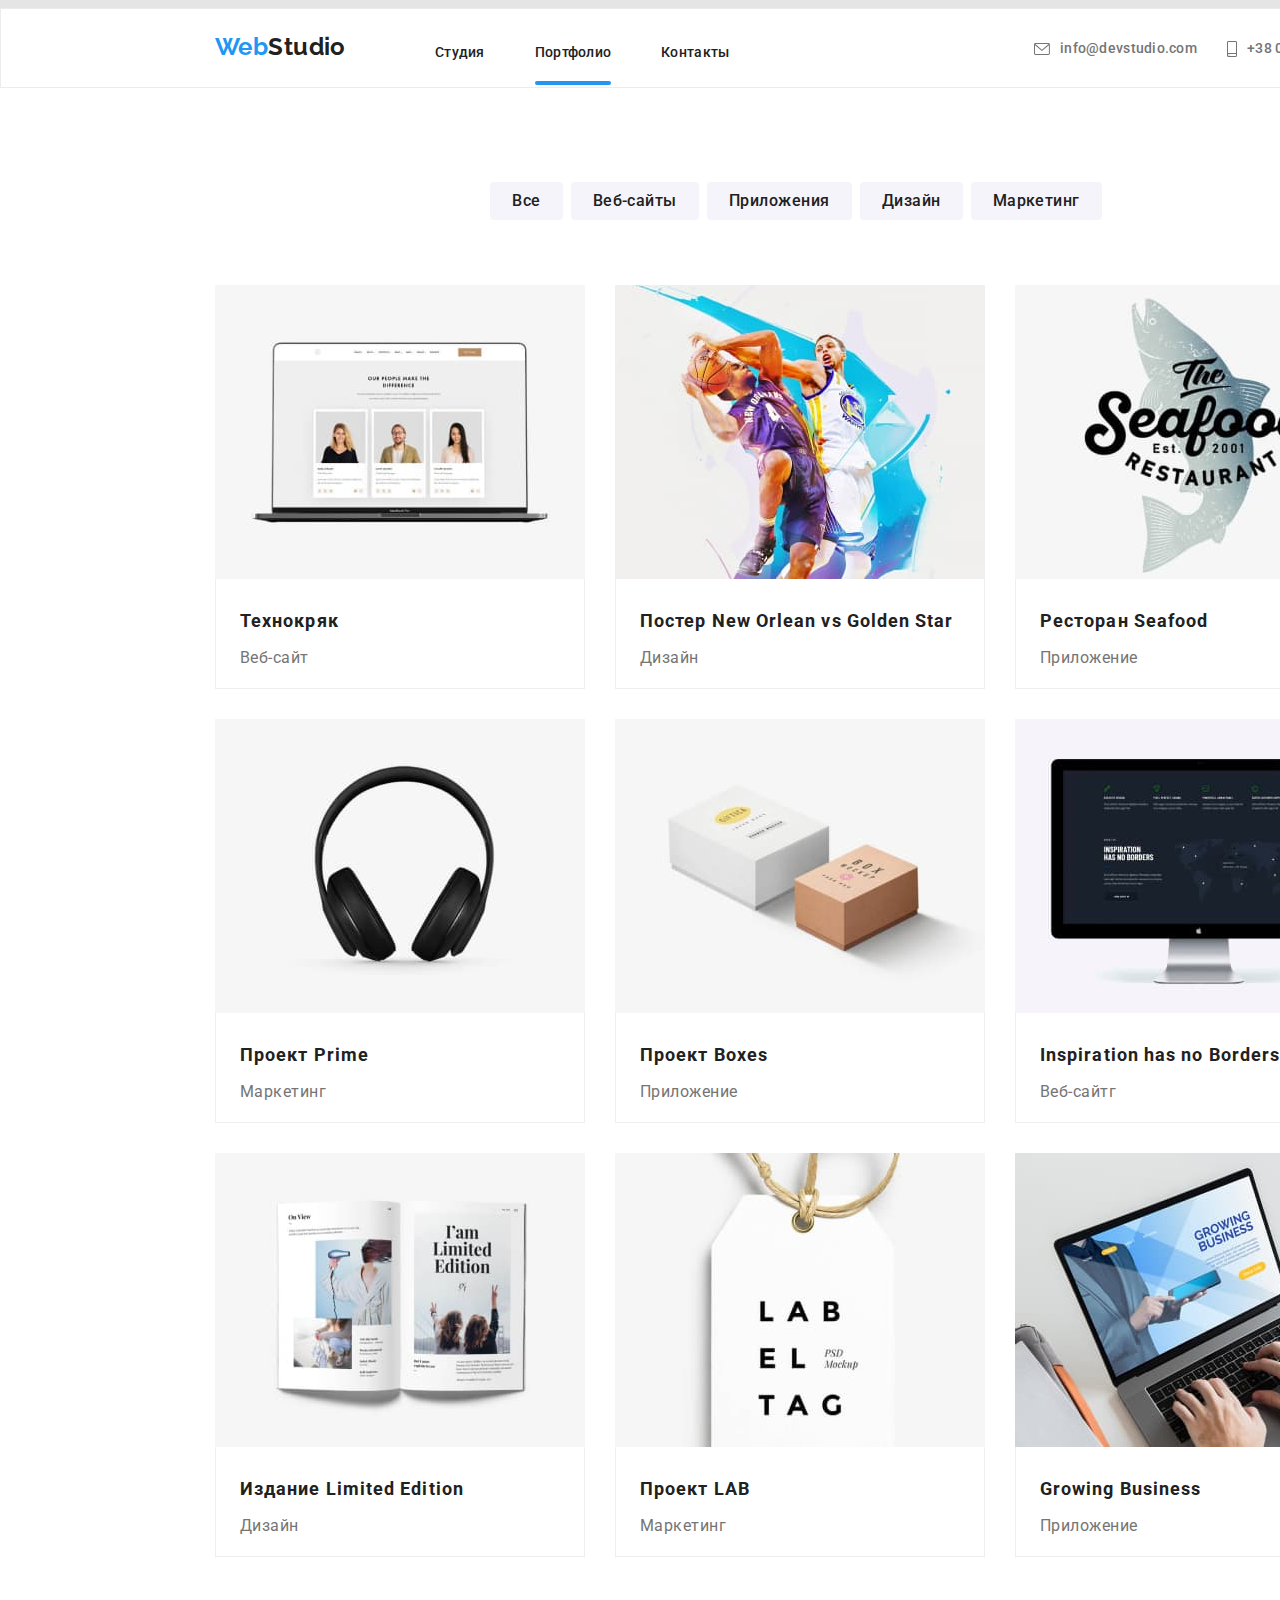
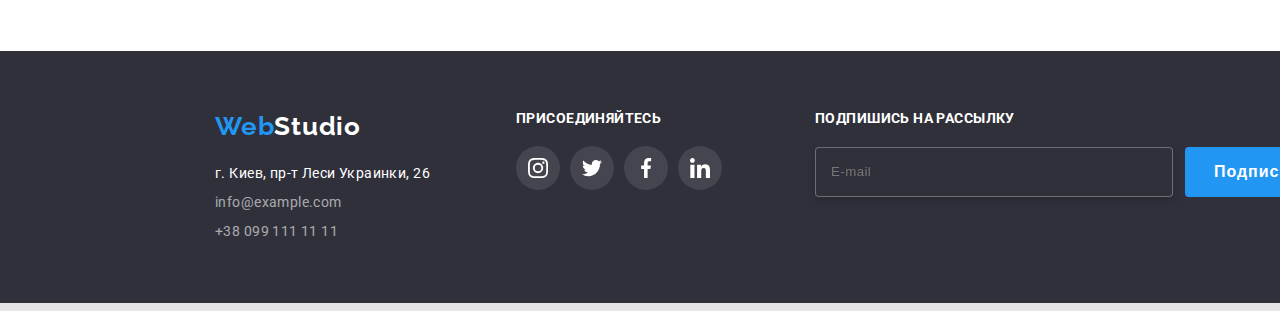
==== commit f8ca33c1: "current" ====
--- a/portfolio.html
+++ b/portfolio.html
@@ -79,11 +79,11 @@
             <nav class="header-nav">
                 <ul class="header-nav__list list">
                 <li class="header-nav__item">
-                    <a class="header-nav__link link current" href="./index.html"
+                    <a class="header-nav__link link " href="./index.html"
                     >Студия</a>
                 </li>
                 <li class="header-nav__item">
-                    <a class="header-nav__link link" href="./portfolio.html"
+                    <a class="header-nav__link link current" href="./portfolio.html"
                     >Портфолио</a>
                 </li>
                 <li class="header-nav__item">
--- a/css/main.min.css
+++ b/css/main.min.css
@@ -1,2 +1,2 @@
-:root{--h-color: #212121;--paragrapf-color: #757575;--accent-color: #2196f3;--background-color: #ffffff;--transition: color, 250ms cubic-bezier(0.4, 0, 0.2, 1)}html{box-sizing:border-box}*,*::after,*::before{box-sizing:inherit}h1,h2,h3,h4,h5,h6{padding:0;margin:0}p{margin:0;padding:0}ul{margin:0;padding:0}button{cursor:pointer;padding:0;border:none;font:inherit;color:inherit;background-color:transparent}img{display:block;width:100%;max-height:100%}body{font-family:"Roboto", sans-serif;background:#e5e5e5;font-size:14px;line-height:1.71;letter-spacing:0.03em;color:var(--paragrapf-color);margin-left:auto;margin-right:auto}@media screen and (min-width: 0px){body{width:480px}}@media screen and (min-width: 768px){body{width:768px}}@media screen and (min-width: 1200px){body{width:1600px;height:100%}}.list{list-style:none}.link{text-decoration:none;cursor:pointer}.visually-hidden{position:absolute;clip:rect(0 0 0 0);width:1px;height:1px;margin:-1px}.container{box-sizing:border-box;margin-left:auto;margin-right:auto;padding:60px 15px 60px 15px}@media screen and (min-width: 480px){.container{width:480px}}@media screen and (min-width: 768px){.container{width:768px}}@media screen and (min-width: 1200px){.container{width:1200px;height:100%;padding:94px 15px 94px 15px}}@media screen and (min-width: 768px){.current{color:var(--accent-color)}.current::after{content:"  ";border-radius:2%;transition:background-color 250ms linear;position:absolute;left:0;bottom:-32px;width:100%;height:4px;border-radius:2px;background-color:var(--accent-color)}}.header{background:var(--background-color);border:1px solid #ececec;height:60px}@media screen and (min-width: 768px){.header{height:80px}}.header__container{padding:16px 331px 16px 15px;position:relative;height:60px}@media screen and (min-width: 768px){.header__container{height:80px;padding-top:26px;padding-bottom:26px}}@media screen and (min-width: 1200px){.header__container{height:80px;padding-top:24px;padding-bottom:25px}}.header-connect{margin-left:auto;min-width:307px}.header-nav{margin-bottom:302px}.header-nav__item{margin-bottom:30px}.header-logo{font-family:"Raleway", sans-serif;font-weight:bold;font-size:24px;line-height:1.17;color:var(--h-color);position:absolute;z-index:3}.header-logo__web{font-family:"Raleway", sans-serif;font-weight:bold;font-size:24px;line-height:1.17;color:var(--accent-color)}.header-nav__link{width:49px;font-weight:500;font-size:40px;line-height:1.175;letter-spacing:0.02em;color:var(--h-color);transition:var(--transition);position:relative}.header-nav__link:hover,.header-nav__link:focus,.header-nav__link:active{color:var(--accent-color)}.header-address__link{font-weight:500;font-size:24px;line-height:1.1;letter-spacing:0.02em;color:var(--paragrapf-color);transition:var(--transition)}.header-address__link:hover,.header-address__link:focus{color:var(--accent-color);font-weight:500;font-size:34px;line-height:1.176;letter-spacing:0.02em}.header-address__item{margin-bottom:32px}.header-address__icon{margin-right:10px;fill:currentColor}@media screen and (min-width: 767px){.header-modal__container,.header-modal__backdrop{display:none}}.hero{width:480px;height:400px;margin-left:auto;margin-right:auto;background:#2f303a;background-image:linear-gradient(rgba(47,48,58,0.4), rgba(47,48,58,0.4)),url(../images/Hero-mob-1x.jpg);background-size:cover;background-position:center;background-repeat:no-repeat}@media (min-device-pixel-ratio: 2), (min-resolution: 192dpi), (min-resolution: 2dppx){.hero{background-image:linear-gradient(rgba(47,48,58,0.4), rgba(47,48,58,0.4)),url(../images/Hero-mob-2x.jpg)}}@media screen and (min-width: 768px){.hero{width:768px;height:400px;background-size:cover;background-image:linear-gradient(rgba(47,48,58,0.4), rgba(47,48,58,0.4)),url(../images/Hero-tab-1x.jpg)}}@media screen and (min-width: 768px) and (min-device-pixel-ratio: 2), screen and (min-width: 768px) and (min-resolution: 192dpi), screen and (min-width: 768px) and (min-resolution: 2dppx){.hero{background-image:linear-gradient(rgba(47,48,58,0.4), rgba(47,48,58,0.4)),url(../images/Hero-tab-2x.jpg)}}@media screen and (min-width: 1200px){.hero{width:1600px;height:100%;background-image:linear-gradient(rgba(47,48,58,0.4), rgba(47,48,58,0.4)),url(../images/Hero-des-1x.jpg)}}@media screen and (min-width: 1200px) and (min-device-pixel-ratio: 2), screen and (min-width: 1200px) and (min-resolution: 192dpi), screen and (min-width: 1200px) and (min-resolution: 2dppx){.hero{background-image:linear-gradient(rgba(47,48,58,0.4), rgba(47,48,58,0.4)),url(../images/Hero-des-2x.jpg)}}@media screen and (max-width: 767px){.hero__container{width:480px;height:400px;padding-left:60px;padding-right:60px;padding-top:118px}}@media screen and (min-width: 768px){.hero__container{width:768px;padding-top:200px;padding-left:204px;padding-right:204px;padding-top:118px}}@media screen and (min-width: 1200px){.hero__container{width:1200px;height:600px;margin-left:auto;margin-right:auto;padding-top:200px;padding-left:252px;padding-right:252px;padding-top:200px}}.btn-container{display:flex;align-items:center;justify-content:space-around}.hero__btn{font-weight:bold;font-size:16px;line-height:1.88;letter-spacing:0.06em;color:var(--background-color);background:#2196f3;box-shadow:0px 4px 4px rgba(0,0,0,0.15);border-radius:4px;padding:10px 32px 10px 32px}.hero__title{font-weight:900;font-size:26px;line-height:1.6;text-align:center;letter-spacing:0.06em;text-transform:uppercase;color:var(--background-color);margin-bottom:30px}@media screen and (min-width: 1200px){.hero__title{font-size:44px;line-height:1.36}}.what-are-we-doing__container{background-color:ffffff}.advantage__item{margin-bottom:30px}@media screen and (min-width: 768px){.advantage__item:nth-child(2n+1){margin-right:30px}.advantage__item:nth-last-child(-n+2){margin-bottom:0}}@media screen and (min-width: 1200px){.advantage__item{width:270px;margin-bottom:0}.advantage__item:nth-last-child(n+3){margin-right:30px}}.advantage__link{display:flex;align-items:center;justify-content:center;margin-bottom:20px;width:450px;height:120px;background-color:#f5f4fa;border-radius:4px}@media screen and (min-width: 768px){.advantage__link{width:354px}}@media screen and (min-width: 1200px){.advantage__link{width:270px}}@media screen and (min-width: 768px){.advantage__list{display:flex;flex-wrap:wrap;width:100%}}@media screen and (min-width: 1200px){.advantage__list{display:flex;margin-bottom:94px}}.advantage-invisible{display:none;justify-content:space-between;margin-left:8px}.advantage__title{font-weight:bold;font-size:14px;line-height:1.14;letter-spacing:0.03em;text-transform:uppercase;color:var(--h-color);margin-bottom:10px;text-align:center}@media screen and (min-width: 768px){.advantage__title{display:flex;align-items:flex-start}}.advantage__text{font-size:14px;line-height:1.7;letter-spacing:0.03em;color:var(--paragrapf-color)}@media screen and (min-width: 768px){.advantage__text{width:354px}}@media screen and (min-width: 1200px){.advantage__text{width:354px;width:270px}}.what-are-we-doing__text{display:block;width:205px;height:16px;box-sizing:content-box;background-color:rgba(47,48,58,0.8);padding:27px 82px 27px 83px;position:absolute;bottom:0;font-size:14px;line-height:1.14;text-align:center;letter-spacing:0.03em;text-transform:uppercase;color:#ffffff}.what-are-we-doing__item{display:flex;position:relative;width:370px}.what-are-we-doing__item:not(:last-child){margin-right:30px}.what-are-we-doing{background-color:var(--background-color)}.what-are-we-doing__title{font-weight:bold;font-size:36px;line-height:1.17;text-align:center;letter-spacing:0.03em;color:var(--h-color);margin-bottom:50px}@media screen and (max-width: 1200px){.what-are-we-doing__title{display:none}}.what-are-we-doing__list{display:flex}@media screen and (max-width: 1200px){.what-are-we-doing__list{display:none}}.our-team{background:#f5f4fa}.employee-social__list{display:flex;justify-content:center;padding-right:32px;padding-left:32px}.employee__container{background-color:var(--background-color);padding-bottom:30px;padding-top:30px;box-shadow:0px 1px 3px rgba(0,0,0,0.12),0px 1px 1px rgba(0,0,0,0.14),0px 2px 1px rgba(0,0,0,0.2);border-radius:0px 0px 4px 4px}@media screen and (min-width: 768px){.our-team__list{display:flex;flex-wrap:wrap}}@media screen and (min-width: 1200px){.our-team__list{display:flex;flex-wrap:nowrap}}.our-team__item{width:450px;height:630px;margin-bottom:30px}@media screen and (min-width: 768px){.our-team__item{margin-bottom:30px;width:354px;height:536px}.our-team__item:nth-last-child(2n+2){margin-right:30px}.our-team__item:nth-last-child(-n+2){margin-bottom:0px}}@media screen and (min-width: 1200px){.our-team__item{margin-bottom:0;width:270px;height:428px}.our-team__item:not(:last-child){margin-right:30px}}.our-team__title{font-weight:bold;font-size:36px;line-height:1.17;text-align:center;letter-spacing:0.03em;color:var(--h-color);margin-bottom:50px}.employee__title{font-weight:500;font-size:16px;line-height:1.19;text-align:center;letter-spacing:0.03em;color:var(--h-color);margin-bottom:10px}.employee__text{font-size:16px;line-height:1.19;text-align:center;letter-spacing:0.03em;color:var(--paragrapf-color);margin-bottom:16px}.employee-social__link{width:44px;height:44px;background-color:000000;display:flex;align-items:center;justify-content:center;border-radius:50%;color:#afb1b8;transition:var(--transition)}.employee-social__link:hover,.employee-social__link:focus{background-color:var(--accent-color);color:#ffffff}.employee-social__icon{fill:currentColor}.customers__item{width:210px;height:92px;margin-bottom:30px}@media screen and (min-width: 480px){.customers__item:nth-last-child(-n+2){margin-bottom:0px}}@media screen and (min-width: 768px){.customers__item:nth-last-child(-n+3){margin-bottom:0px}}@media screen and (min-width: 1200px){.customers__item{margin-bottom:0}}@media screen and (min-width: 1200px){.customers__item+.customers__item{margin-left:30px}}.customers__link{width:210px;height:92px;display:flex;align-items:center;justify-content:center;color:#afb1b8;border:1px solid #afb1b8;box-sizing:border-box;border-radius:4px;transition:var(--transition)}.customers__link:hover,.customers__link:focus{border:1px solid var(--accent-color);color:var(--accent-color)}@media screen and (min-width: 1200px){.customers__link{width:170px}}.customers__icon{fill:currentColor}.customers{background-color:#ffffff}@media screen and (min-width: 767px){.customers__container{height:519px;width:480px;width:100%}}@media screen and (min-width: 767px) and (min-width: 768px){.customers__container{height:397px;width:768px}}@media screen and (min-width: 767px) and (min-width: 1200px){.customers__container{height:370px;width:1200px}}.cuctomers__list{margin-left:auto;margin-right:auto;display:flex;flex-wrap:wrap;justify-content:space-between}@media screen and (min-width: 768px){.cuctomers__list{display:flex;flex-wrap:wrap;justify-content:space-between}}@media screen and (min-width: 1200px){.cuctomers__list{display:flex;flex-wrap:nowrap}}.customers__title{color:var(--h-color);font-weight:bold;font-size:36px;line-height:1.4;letter-spacing:0.03em;margin-bottom:30px;text-align:center}@media screen and (min-width: 1200px){.customers__title{margin-bottom:50px}}.footer-link__title{font-weight:bold;font-size:14px;line-height:1.1;letter-spacing:0.03em;text-transform:uppercase;color:#ffffff;margin-bottom:20px;text-align:center}@media screen and (min-width: 1200px){.footer-link__title{text-align:left}}.footer-link__list{display:flex;justify-content:flex-start}.footer-link__icon{fill:#ffffff}.footer-link__link{color:var(--h-color);width:44px;height:44px;display:flex;align-items:center;justify-content:center;border-radius:50%;background-color:rgba(255,255,255,0.1);transition:var(--transition)}.footer-link__link:hover,.footer-link__link:focus{background-color:var(--accent-color);color:#ffffff}.footer-link__item+.footer-link__item{margin-left:10px}.footer-address__tittle{height:21px}.footer-address__tittle:not(:last-child){margin-bottom:8px}.footer-background{background:#2f303a}.footer-logo__link{font-family:"Raleway", sans-serif;font-weight:bold;font-size:26px;line-height:1.19;letter-spacing:0.03em;color:var(--background-color);display:flex;justify-content:center;margin-bottom:20px}@media screen and (min-width: 1200px){.footer-logo__link{display:flex;justify-content:flex-start}}.footer-logo__web{color:var(--accent-color)}.footer-address__link{font-style:normal;font-size:14px;line-height:1.71;letter-spacing:0.03em;color:rgba(255,255,255,0.6);transition:var(--transition)}.footer-address__link:hover,.footer-address__link:focus{color:var(--accent-color)}.address-link{color:var(--background-color)}.footer-address__list{min-width:231px;display:flex;flex-direction:column;align-items:center}@media screen and (min-width: 1200px){.footer-address__list{display:flex;align-items:flex-start}}.footer-btn__container{width:200px;height:50px;margin-left:auto;margin-right:auto}.footer-btn__icon{position:relative;left:155px;top:12px}.footer-btn{width:200px;height:50px;padding:10px 62px 10px 29px;background-color:var(--accent-color);transition:box-shadow 250ms cubic-bezier(0.4, 0, 0.2, 1);border-radius:4px;font-weight:bold;font-size:16px;line-height:1.88px;text-align:center;letter-spacing:0.06em;color:#ffffff;margin:0;position:absolute;border:none}.footer-btn:hover{cursor:pointer}.lable-input__container{width:450px;margin-bottom:20px;display:flex;flex-direction:column;align-items:center}@media screen and (min-width: 1200px){.lable-input__container{width:358px;margin-bottom:0;margin-right:12px;display:flex;align-items:flex-start}}.lable-input__lable{font-weight:bold;font-size:14px;line-height:1.14;letter-spacing:0.03em;text-transform:uppercase;color:#ffffff;margin-bottom:20px}.lable-input__input{outline:none;background:#2f303a;border:1px solid rgba(255,255,255,0.3);box-sizing:border-box;filter:drop-shadow(0px 4px 4px rgba(0,0,0,0.15));border-radius:4px;width:100%;height:50px;padding:15px;font-size:1.25;letter-spacing:0.03em;color:rgba(255,255,255,0.6)}.footer__container{padding-top:60px;padding-bottom:60px;display:flex;flex-direction:column;align-items:center;position:relative}@media screen and (min-width: 1200px){.footer__container{height:252px;width:1200px;display:flex;align-items:flex-end}}.footer-logo-link__container{display:flex;flex-direction:column}@media screen and (min-width: 768px){.footer-logo-link__container{display:flex;flex-direction:row}}@media screen and (min-width: 768px){.footer-logo-link__container{display:flex;flex-direction:row}}@media screen and (min-width: 1200px){.footer-logo-link__container{display:flex;flex-direction:row;position:absolute;left:15px}}.footer-logo__container{margin-bottom:60px}@media screen and (min-width: 768px){.footer-logo__container{margin-right:165px}}@media screen and (min-width: 1200px){.footer-logo__container{margin-right:70px;margin-bottom:0}}.footer-field__container{display:flex;flex-direction:column;align-items:center;width:100%;height:100%}@media screen and (min-width: 1200px){.footer-field__container{display:flex;align-items:flex-end;width:570px}}@media screen and (min-width: 1200px){.footer-field__form{display:flex;align-items:flex-end}}.footer-link__container{margin-bottom:60px}.current{color:var(--accent-color)}.all-service-menu__paragraph{font-size:18px;line-height:1.56;letter-spacing:0.03em;height:100%;width:100%;padding:63px 24px 63px 24px;color:#ffffff;letter-spacing:0.03em;background:rgba(33,150,243,0.9);position:absolute;top:0;transform:translateY(100%);transition:transform 250ms}.all-service-menu__container{width:450px;height:294px;position:relative;overflow:hidden}.all-service-menu__container:hover .all-service-menu__paragraph{transform:translateY(0)}@media screen and (min-width: 768px){.all-service-menu__container{width:354px;height:294px}}@media screen and (min-width: 1200px){.all-service-menu__container{width:370px;height:294px}}.service-menu{background-color:#ffffff}.all-service-menu__item{width:100%;margin-bottom:30px;width:450px;height:404px}@media screen and (min-width: 768px){.all-service-menu__item{width:354px;height:404px}.all-service-menu__item:nth-child(-n+2){height:440px}.all-service-menu__item:nth-child(2n+1){margin-right:30px}}@media screen and (min-width: 1200px){.all-service-menu__item{width:370px;height:404px;margin-right:30px}.all-service-menu__item:nth-child(3n){margin-right:0}}.all-service-menu__item:hover{box-shadow:0px 1px 1px rgba(0,0,0,0.12),0px 4px 4px rgba(0,0,0,0.06),1px 4px 6px rgba(0,0,0,0.16);cursor:pointer;transition:box-shadow,transform 250ms cubic-bezier(0.4, 0, 0.2, 1)}.all-service-menu__container-card{padding:24px 24px 24px 24px;background:var(--background-color);border-bottom:1px solid #eeeeee;border-left:1px solid #eeeeee;border-right:1px solid #eeeeee;box-sizing:border-box;position:relative}.card{height:146px}.service-menu__list{display:flex;flex-wrap:wrap;justify-content:flex-start;margin-bottom:50px}@media screen and (min-width: 768px){.service-menu__list{justify-content:center}}@media screen and (min-width: 1200px){.service-menu__list{justify-content:center}}.service-menu__btm{font-weight:500;font-size:16px;line-height:1.62;text-align:center;letter-spacing:0.03em;color:var(--h-color);cursor:pointer;background-color:#f5f4fa;border-radius:4px;padding:6px 22px 6px 22px;transition:box-shadow 250ms cubic-bezier(0.4, 0, 0.2, 1)}.service-menu__btm:hover,.service-menu__btm:focus{color:var(--background-color);background:#2196f3;border-radius:4px;box-shadow:0px 3px 1px rgba(0,0,0,0.1),0px 1px 2px rgba(0,0,0,0.08),0px 2px 2px rgba(0,0,0,0.12)}.service-menu__list>li{margin-right:8px;margin-bottom:15px}.service-menu__list>li:nth-last-child(-n+2){margin-bottom:0}.all-service-menu__paragraph-card{margin-top:4px;font-size:16px;line-height:30px;letter-spacing:0.03em;color:var(--paragrapf-color)}.service-menu__title{display:none}.all-service-menu__title-card{font-weight:bold;font-size:18px;line-height:2;letter-spacing:0.06em;color:var(--h-color)}.portfolio-img{background-image:cover;width:100%;display:block}.all-service-menu__list{display:flex;flex-wrap:wrap;margin-bottom:50px;margin-bottom:-30px;box-sizing:border-box}.modal{padding:0;height:100%}.modal__backdrop{box-sizing:border-box;position:fixed;top:0%;left:0;width:100%;height:100%;overflow-y:scroll;background-color:rgba(0,0,0,0.2);transition:opacity 250ms, visibility 500ms}.modal__container{width:450px;height:609px;background-color:var(--background-color);box-shadow:0px 1px 3px rgba(0,0,0,0.12),0px 1px 1px rgba(0,0,0,0.14),0px 2px 1px rgba(0,0,0,0.2);border-radius:4px;position:absolute;top:50%;bottom:50%;left:54%;transform:translate(-55%, -50%);padding:40px;margin-left:auto;margin-right:auto}@media screen and (min-width: 768px){.modal__container{top:55%;bottom:50%;left:50%}}@media screen and (min-width: 1200px){.modal__container{width:528px;height:581px;top:50%;bottom:50%;left:50%}}.modal__close-btn{width:30px;height:30px;background:var(--background-color);border:1px solid rgba(0,0,0,0.1);border-radius:50%;display:flex;justify-content:center;align-items:center;position:absolute;right:8px;top:8px;color:#000000;transition:color 250ms cubic-bezier(0.4, 0, 0.2, 1)}.modal__close-btn:hover{color:var(--accent-color)}.modal__icon{fill:currentColor}.is-hidden{opacity:0;pointer-events:none;visibility:hidden}.modal-btn-container{display:flex;justify-content:center;box-sizing:border-box}.modal__submit-btn{display:inline-block;align-items:center;min-width:200px;min-height:50px;position:absolute;bottom:40px;background:var(--accent-color);border-radius:4px;color:var(--background-color);padding:10px 55px 10px 56px;font-weight:bold;font-size:16px;line-height:1.9px;text-align:center;letter-spacing:0.06em;transition:box-shadow 250ms cubic-bezier(0.4, 0, 0.2, 1);bottom:40px;right:50%;transform:translateX(50%)}.modal__submit-btn:hover{cursor:pointer;box-shadow:0px 4px 4px rgba(0,0,0,0.15)}.modal__title{font-weight:bold;font-size:20px;line-height:1.15;text-align:center;letter-spacing:0.03em;color:var(--h-color)}.modal__form-container{position:relative;margin-bottom:8px}.modal__form-lable{font-size:12px;line-height:1.17;letter-spacing:0.01em;color:#757575;margin-bottom:4px;width:100%;height:15px}.modal__form-input{padding:15px;width:100%;max-height:40px;border:1px solid rgba(33,33,33,0.2);border-radius:4px;padding-left:35px;display:flex;box-sizing:border-box;outline:none;color:black;transition:border 250ms cubic-bezier(0.4, 0, 0.2, 1)}.modal__form-input:focus+.modal__icon-container{color:var(--accent-color)}.modal__form-input:focus{border:solid var(--accent-color)}.span__modal-svg{margin-right:7px;display:flex;align-items:flex-start}.modal__icon-container{display:flex;position:absolute;top:50%;left:12px;transform:translateY(50%);color:var(--h-color);transition:color 250ms cubic-bezier(0.4, 0, 0.2, 1)}.modal-svg{fill:currentColor;transform:var(--transition)}.modal__form-textarea{transition:border 250ms cubic-bezier(0.4, 0, 0.2, 1);margin-bottom:10px}.modal__form-textarea:focus{border:solid var(--accent-color)}textarea{width:100%;max-height:120px;border:1px solid rgba(33,33,33,0.2);border-radius:4px;font-size:1.14;line-height:16px;letter-spacing:0.01em;color:var(--h-color);padding:12px 16px;resize:none;outline:none}.modal-heckbox__link{color:var(--accent-color)}.modal-heckbox__container{position:relative}.modal-heckbox__text{margin-left:24px;font-size:12px;line-height:1.17;letter-spacing:0.03em;color:#757575}.modal-heckbox__text span{display:inline-block;position:absolute;bottom:5px;left:0;width:15px;height:15px;border-radius:2px;border:2px solid var(--h-color);margin-right:7px}@media screen and (min-width: 1200px){.modal-heckbox__text span{left:13px}}.modal-heckbox__text:hover span{cursor:pointer}@media screen and (min-width: 1200px){.modal-heckbox__text{font-size:14px;line-height:1.7;padding-left:13px}}.modal-heckbox__icon{fill:transparent}.modal-heckbox__check:checked+.modal-heckbox__text span{border:none;background-color:var(--accent-color)}.modal-heckbox__check:checked ~ .modal-heckbox__text .modal-heckbox__icon{fill:#FFFFFF}.header-modal{height:100%;padding:0;position:absolute;z-index:4}@media screen and (min-width: 767px){.header-modal{display:none}}.header-modal__backdrop{box-sizing:border-box;position:fixed;top:0%;left:0;width:100%;background-color:rgba(0,0,0,0.2);overflow-y:scroll}.header-modal__container{padding-top:40px;padding-left:40px;width:480px;height:796px;background-color:var(--background-color);box-shadow:0px 1px 3px rgba(0,0,0,0.12),0px 1px 1px rgba(0,0,0,0.14),0px 2px 1px rgba(0,0,0,0.2);border-radius:4px;position:relative}.header-modal__icon{fill:currentColor}.header-modal__open-btn{background:var(--background-color);display:flex;justify-content:center;align-items:center;position:absolute;right:22px;top:22px;bottom:100px;color:#000000;transition:color 250ms cubic-bezier(0.4, 0, 0.2, 1)}.header-modal__open-btn:hover{color:var(--accent-color)}@media screen and (min-width: 767px){.header-modal__open-btn{display:none}}.header-modal__close-btn{width:30px;height:30px;background:var(--background-color);display:flex;justify-content:center;align-items:center;position:absolute;right:25px;top:21px;color:#000000;transition:color 250ms cubic-bezier(0.4, 0, 0.2, 1)}.header-modal__close-btn:hover{color:var(--accent-color)}.header-modal__title{font-weight:bold;font-size:20px;line-height:1.15;text-align:center;letter-spacing:0.03em;color:var(--h-color)}.social__icon{font-weight:500;font-size:18px;line-height:22px;letter-spacing:0.02em;color:#2196f3}.social__list{display:flex}.social__item{width:100%px;height:20px;padding-right:10px}.social__item+.social__item{border-left:1px solid rgba(33,33,33,0.2);padding-left:10px}.header-adress-nav__container{display:flex;width:100%;position:absolute;top:0}@media screen and (max-width: 767px){.header-adress-nav__container{display:none}}@media screen and (min-width: 768px){.header-adress-nav__container{height:80px}}@media screen and (min-width: 768px){.header-adress-nav__container{height:80px}}@media screen and (min-width: 768px){.current{color:var(--accent-color)}.current::after{content:"  ";display:flex;border-radius:2%;transition:background-color 250ms linear;position:absolute;left:0;bottom:-25px;width:100%;height:4px;border-radius:2px;background-color:var(--accent-color)}}.header-adress-nav__connect{height:100%}@media screen and (min-width: 768px){.header-adress-nav__connect{padding:0;margin-left:84px}}@media screen and (min-width: 1200px){.header-adress-nav__connect{padding-top:32px;padding-bottom:32px;margin-left:305px}}.header-adress-nav__nav{width:294px;justify-content:space-between;align-items:center;margin-left:220px;padding-top:32px;height:100%}.header-adress-nav__nav__item:not(:last-child){margin-right:50px}.header-adress-nav__nav__list,.header-adress-nav__address-list{display:flex;justify-content:space-between}.header-adress-nav__address-list{width:100%;z-index:3}@media screen and (min-width: 768px){.header-adress-nav__address-list{display:flex;flex-direction:column;padding-top:21px;padding-bottom:21px;padding-right:15px}}@media screen and (min-width: 1200px){.header-adress-nav__address-list{display:flex;flex-direction:row;padding:0}}.header-adress-nav__address-icon-mail{fill:currentColor}@media screen and (min-width: 768px){.header-adress-nav__address-icon-mail{margin-right:8px;width:14px;height:10px}}@media screen and (min-width: 1200px){.header-adress-nav__address-icon-mail{margin-right:10px;width:16px;height:12px}}.header-adress-nav__address-icon-tel{fill:currentColor}@media screen and (min-width: 768px){.header-adress-nav__address-icon-tel{margin-right:10px;width:10px;height:14px}}@media screen and (min-width: 1200px){.header-adress-nav__address-icon-tel{margin-right:10px;width:10px;height:16px}}.header-adress-nav__nav__link{font-weight:500;font-size:14px;line-height:1.14;letter-spacing:0.02em;color:var(--h-color);transition:var(--transition);position:relative}.header-adress-nav__nav__link:hover,.header-adress-nav__nav__link:focus,.header-adress-nav__nav__link:active{color:var(--accent-color)}.header-adress-nav__nav__link:hover{color:var(--accent-color)}.header-adress-nav__address-link{font-weight:500;letter-spacing:0.02em;color:var(--paragrapf-color);display:flex;align-items:center;transition:var(--transition)}.header-adress-nav__address-link:hover,.header-adress-nav__address-link:focus{color:var(--accent-color)}@media screen and (min-width: 768px){.header-adress-nav__address-link{font-size:12px;line-height:1.17}}@media screen and (min-width: 1200px){.header-adress-nav__address-link{font-size:14px;line-height:1.1}}@media screen and (min-width: 768px){.header-adress-nav__address-item+.header-adress-nav__address-item{margin-left:0px;margin-top:10px}}@media screen and (min-width: 1200px){.header-adress-nav__address-item+.header-adress-nav__address-item{margin-left:30px;margin-top:0}}
+:root{--h-color: #212121;--paragrapf-color: #757575;--accent-color: #2196f3;--background-color: #ffffff;--transition: color, 250ms cubic-bezier(0.4, 0, 0.2, 1)}html{box-sizing:border-box}*,*::after,*::before{box-sizing:inherit}h1,h2,h3,h4,h5,h6{padding:0;margin:0}p{margin:0;padding:0}ul{margin:0;padding:0}button{cursor:pointer;padding:0;border:none;font:inherit;color:inherit;background-color:transparent}img{display:block;width:100%;max-height:100%}body{font-family:"Roboto", sans-serif;background:#e5e5e5;font-size:14px;line-height:1.71;letter-spacing:0.03em;color:var(--paragrapf-color);margin-left:auto;margin-right:auto}@media screen and (min-width: 0px){body{width:480px}}@media screen and (min-width: 768px){body{width:768px}}@media screen and (min-width: 1200px){body{width:1600px;height:100%}}.list{list-style:none}.link{text-decoration:none;cursor:pointer}.visually-hidden{position:absolute;clip:rect(0 0 0 0);width:1px;height:1px;margin:-1px}.container{box-sizing:border-box;margin-left:auto;margin-right:auto;padding:60px 15px 60px 15px}@media screen and (min-width: 480px){.container{width:480px}}@media screen and (min-width: 768px){.container{width:768px}}@media screen and (min-width: 1200px){.container{width:1200px;height:100%;padding:94px 15px 94px 15px}}.current{color:var(--accent-color)}@media screen and (min-width: 768px){.current{color:var(--accent-color)}.current::after{content:"  ";transition:background-color 250ms linear;position:absolute;left:0;bottom:-32px;width:100%;height:4px;border-radius:2px;background-color:var(--accent-color)}}.header{background:var(--background-color);border:1px solid #ececec;height:60px}@media screen and (min-width: 768px){.header{height:80px}}.header__container{padding:16px 331px 16px 15px;position:relative;height:60px}@media screen and (min-width: 768px){.header__container{height:80px;padding-top:26px;padding-bottom:26px}}@media screen and (min-width: 1200px){.header__container{height:80px;padding-top:24px;padding-bottom:25px}}.header-connect{margin-left:auto;min-width:307px}.header-nav{margin-bottom:302px}.header-nav__item{margin-bottom:30px}.header-logo{font-family:"Raleway", sans-serif;font-weight:bold;font-size:24px;line-height:1.17;color:var(--h-color);position:absolute;z-index:3}.header-logo__web{font-family:"Raleway", sans-serif;font-weight:bold;font-size:24px;line-height:1.17;color:var(--accent-color)}.header-nav__link{width:49px;font-weight:500;font-size:40px;line-height:1.175;letter-spacing:0.02em;color:var(--h-color);transition:var(--transition);position:relative}.header-nav__link:hover,.header-nav__link:focus,.header-nav__link:active{color:var(--accent-color)}.header-address__link{font-weight:500;font-size:24px;line-height:1.1;letter-spacing:0.02em;color:var(--paragrapf-color);transition:var(--transition)}.header-address__link:hover,.header-address__link:focus{color:var(--accent-color);font-weight:500;font-size:34px;line-height:1.176;letter-spacing:0.02em}.header-address__item{margin-bottom:32px}.header-address__icon{margin-right:10px;fill:currentColor}@media screen and (min-width: 767px){.header-modal__container,.header-modal__backdrop{display:none}}.hero{width:480px;height:400px;margin-left:auto;margin-right:auto;background:#2f303a;background-image:linear-gradient(rgba(47,48,58,0.4), rgba(47,48,58,0.4)),url(../images/Hero-mob-1x.jpg);background-size:cover;background-position:center;background-repeat:no-repeat}@media (min-device-pixel-ratio: 2), (min-resolution: 192dpi), (min-resolution: 2dppx){.hero{background-image:linear-gradient(rgba(47,48,58,0.4), rgba(47,48,58,0.4)),url(../images/Hero-mob-2x.jpg)}}@media screen and (min-width: 768px){.hero{width:768px;height:400px;background-size:cover;background-image:linear-gradient(rgba(47,48,58,0.4), rgba(47,48,58,0.4)),url(../images/Hero-tab-1x.jpg)}}@media screen and (min-width: 768px) and (min-device-pixel-ratio: 2), screen and (min-width: 768px) and (min-resolution: 192dpi), screen and (min-width: 768px) and (min-resolution: 2dppx){.hero{background-image:linear-gradient(rgba(47,48,58,0.4), rgba(47,48,58,0.4)),url(../images/Hero-tab-2x.jpg)}}@media screen and (min-width: 1200px){.hero{width:1600px;height:100%;background-image:linear-gradient(rgba(47,48,58,0.4), rgba(47,48,58,0.4)),url(../images/Hero-des-1x.jpg)}}@media screen and (min-width: 1200px) and (min-device-pixel-ratio: 2), screen and (min-width: 1200px) and (min-resolution: 192dpi), screen and (min-width: 1200px) and (min-resolution: 2dppx){.hero{background-image:linear-gradient(rgba(47,48,58,0.4), rgba(47,48,58,0.4)),url(../images/Hero-des-2x.jpg)}}@media screen and (max-width: 767px){.hero__container{width:480px;height:400px;padding-left:60px;padding-right:60px;padding-top:118px}}@media screen and (min-width: 768px){.hero__container{width:768px;padding-top:200px;padding-left:204px;padding-right:204px;padding-top:118px}}@media screen and (min-width: 1200px){.hero__container{width:1200px;height:600px;margin-left:auto;margin-right:auto;padding-top:200px;padding-left:252px;padding-right:252px;padding-top:200px}}.btn-container{display:flex;align-items:center;justify-content:space-around}.hero__btn{font-weight:bold;font-size:16px;line-height:1.88;letter-spacing:0.06em;color:var(--background-color);background:#2196f3;box-shadow:0px 4px 4px rgba(0,0,0,0.15);border-radius:4px;padding:10px 32px 10px 32px}.hero__title{font-weight:900;font-size:26px;line-height:1.6;text-align:center;letter-spacing:0.06em;text-transform:uppercase;color:var(--background-color);margin-bottom:30px}@media screen and (min-width: 1200px){.hero__title{font-size:44px;line-height:1.36}}.what-are-we-doing__container{background-color:ffffff}.advantage__item{margin-bottom:30px}@media screen and (min-width: 768px){.advantage__item:nth-child(2n+1){margin-right:30px}.advantage__item:nth-last-child(-n+2){margin-bottom:0}}@media screen and (min-width: 1200px){.advantage__item{width:270px;margin-bottom:0}.advantage__item:nth-last-child(n+3){margin-right:30px}}.advantage__link{display:flex;align-items:center;justify-content:center;margin-bottom:20px;width:450px;height:120px;background-color:#f5f4fa;border-radius:4px}@media screen and (min-width: 768px){.advantage__link{width:354px}}@media screen and (min-width: 1200px){.advantage__link{width:270px}}@media screen and (min-width: 768px){.advantage__list{display:flex;flex-wrap:wrap;width:100%}}@media screen and (min-width: 1200px){.advantage__list{display:flex;margin-bottom:94px}}.advantage-invisible{display:none;justify-content:space-between;margin-left:8px}.advantage__title{font-weight:bold;font-size:14px;line-height:1.14;letter-spacing:0.03em;text-transform:uppercase;color:var(--h-color);margin-bottom:10px;text-align:center}@media screen and (min-width: 768px){.advantage__title{display:flex;align-items:flex-start}}.advantage__text{font-size:14px;line-height:1.7;letter-spacing:0.03em;color:var(--paragrapf-color)}@media screen and (min-width: 768px){.advantage__text{width:354px}}@media screen and (min-width: 1200px){.advantage__text{width:354px;width:270px}}.what-are-we-doing__text{display:block;width:205px;height:16px;box-sizing:content-box;background-color:rgba(47,48,58,0.8);padding:27px 82px 27px 83px;position:absolute;bottom:0;font-size:14px;line-height:1.14;text-align:center;letter-spacing:0.03em;text-transform:uppercase;color:#ffffff}.what-are-we-doing__item{display:flex;position:relative;width:370px}.what-are-we-doing__item:not(:last-child){margin-right:30px}.what-are-we-doing{background-color:var(--background-color)}.what-are-we-doing__title{font-weight:bold;font-size:36px;line-height:1.17;text-align:center;letter-spacing:0.03em;color:var(--h-color);margin-bottom:50px}@media screen and (max-width: 1200px){.what-are-we-doing__title{display:none}}.what-are-we-doing__list{display:flex}@media screen and (max-width: 1200px){.what-are-we-doing__list{display:none}}.our-team{background:#f5f4fa}.employee-social__list{display:flex;justify-content:center;padding-right:32px;padding-left:32px}.employee__container{background-color:var(--background-color);padding-bottom:30px;padding-top:30px;box-shadow:0px 1px 3px rgba(0,0,0,0.12),0px 1px 1px rgba(0,0,0,0.14),0px 2px 1px rgba(0,0,0,0.2);border-radius:0px 0px 4px 4px}@media screen and (min-width: 768px){.our-team__list{display:flex;flex-wrap:wrap}}@media screen and (min-width: 1200px){.our-team__list{display:flex;flex-wrap:nowrap}}.our-team__item{width:450px;height:630px;margin-bottom:30px}@media screen and (min-width: 768px){.our-team__item{margin-bottom:30px;width:354px;height:536px}.our-team__item:nth-last-child(2n+2){margin-right:30px}.our-team__item:nth-last-child(-n+2){margin-bottom:0px}}@media screen and (min-width: 1200px){.our-team__item{margin-bottom:0;width:270px;height:428px}.our-team__item:not(:last-child){margin-right:30px}}.our-team__title{font-weight:bold;font-size:36px;line-height:1.17;text-align:center;letter-spacing:0.03em;color:var(--h-color);margin-bottom:50px}.employee__title{font-weight:500;font-size:16px;line-height:1.19;text-align:center;letter-spacing:0.03em;color:var(--h-color);margin-bottom:10px}.employee__text{font-size:16px;line-height:1.19;text-align:center;letter-spacing:0.03em;color:var(--paragrapf-color);margin-bottom:16px}.employee-social__link{width:44px;height:44px;background-color:000000;display:flex;align-items:center;justify-content:center;border-radius:50%;color:#afb1b8;transition:var(--transition)}.employee-social__link:hover,.employee-social__link:focus{background-color:var(--accent-color);color:#ffffff}.employee-social__icon{fill:currentColor}.customers__item{width:210px;height:92px;margin-bottom:30px}@media screen and (min-width: 480px){.customers__item:nth-last-child(-n+2){margin-bottom:0px}}@media screen and (min-width: 768px){.customers__item:nth-last-child(-n+3){margin-bottom:0px}}@media screen and (min-width: 1200px){.customers__item{margin-bottom:0}}@media screen and (min-width: 1200px){.customers__item+.customers__item{margin-left:30px}}.customers__link{width:210px;height:92px;display:flex;align-items:center;justify-content:center;color:#afb1b8;border:1px solid #afb1b8;box-sizing:border-box;border-radius:4px;transition:var(--transition)}.customers__link:hover,.customers__link:focus{border:1px solid var(--accent-color);color:var(--accent-color)}@media screen and (min-width: 1200px){.customers__link{width:170px}}.customers__icon{fill:currentColor}.customers{background-color:#ffffff}@media screen and (min-width: 767px){.customers__container{height:519px;width:480px;width:100%}}@media screen and (min-width: 767px) and (min-width: 768px){.customers__container{height:397px;width:768px}}@media screen and (min-width: 767px) and (min-width: 1200px){.customers__container{height:370px;width:1200px}}.cuctomers__list{margin-left:auto;margin-right:auto;display:flex;flex-wrap:wrap;justify-content:space-between}@media screen and (min-width: 768px){.cuctomers__list{display:flex;flex-wrap:wrap;justify-content:space-between}}@media screen and (min-width: 1200px){.cuctomers__list{display:flex;flex-wrap:nowrap}}.customers__title{color:var(--h-color);font-weight:bold;font-size:36px;line-height:1.4;letter-spacing:0.03em;margin-bottom:30px;text-align:center}@media screen and (min-width: 1200px){.customers__title{margin-bottom:50px}}.footer-link__title{font-weight:bold;font-size:14px;line-height:1.1;letter-spacing:0.03em;text-transform:uppercase;color:#ffffff;margin-bottom:20px;text-align:center}@media screen and (min-width: 1200px){.footer-link__title{text-align:left}}.footer-link__list{display:flex;justify-content:flex-start}.footer-link__icon{fill:#ffffff}.footer-link__link{color:var(--h-color);width:44px;height:44px;display:flex;align-items:center;justify-content:center;border-radius:50%;background-color:rgba(255,255,255,0.1);transition:var(--transition)}.footer-link__link:hover,.footer-link__link:focus{background-color:var(--accent-color);color:#ffffff}.footer-link__item+.footer-link__item{margin-left:10px}.footer-address__tittle{height:21px}.footer-address__tittle:not(:last-child){margin-bottom:8px}.footer-background{background:#2f303a}.footer-logo__link{font-family:"Raleway", sans-serif;font-weight:bold;font-size:26px;line-height:1.19;letter-spacing:0.03em;color:var(--background-color);display:flex;justify-content:center;margin-bottom:20px}@media screen and (min-width: 1200px){.footer-logo__link{display:flex;justify-content:flex-start}}.footer-logo__web{color:var(--accent-color)}.footer-address__link{font-style:normal;font-size:14px;line-height:1.71;letter-spacing:0.03em;color:rgba(255,255,255,0.6);transition:var(--transition)}.footer-address__link:hover,.footer-address__link:focus{color:var(--accent-color)}.address-link{color:var(--background-color)}.footer-address__list{min-width:231px;display:flex;flex-direction:column;align-items:center}@media screen and (min-width: 1200px){.footer-address__list{display:flex;align-items:flex-start}}.footer-btn__container{width:200px;height:50px;margin-left:auto;margin-right:auto}.footer-btn__icon{position:relative;left:155px;top:12px}.footer-btn{width:200px;height:50px;padding:10px 62px 10px 29px;background-color:var(--accent-color);transition:box-shadow 250ms cubic-bezier(0.4, 0, 0.2, 1);border-radius:4px;font-weight:bold;font-size:16px;line-height:1.88px;text-align:center;letter-spacing:0.06em;color:#ffffff;margin:0;position:absolute;border:none}.footer-btn:hover{cursor:pointer}.lable-input__container{width:450px;margin-bottom:20px;display:flex;flex-direction:column;align-items:center}@media screen and (min-width: 1200px){.lable-input__container{width:358px;margin-bottom:0;margin-right:12px;display:flex;align-items:flex-start}}.lable-input__lable{font-weight:bold;font-size:14px;line-height:1.14;letter-spacing:0.03em;text-transform:uppercase;color:#ffffff;margin-bottom:20px}.lable-input__input{outline:none;background:#2f303a;border:1px solid rgba(255,255,255,0.3);box-sizing:border-box;filter:drop-shadow(0px 4px 4px rgba(0,0,0,0.15));border-radius:4px;width:100%;height:50px;padding:15px;font-size:1.25;letter-spacing:0.03em;color:rgba(255,255,255,0.6)}.footer__container{padding-top:60px;padding-bottom:60px;display:flex;flex-direction:column;align-items:center;position:relative}@media screen and (min-width: 1200px){.footer__container{height:252px;width:1200px;display:flex;align-items:flex-end}}.footer-logo-link__container{display:flex;flex-direction:column}@media screen and (min-width: 768px){.footer-logo-link__container{display:flex;flex-direction:row}}@media screen and (min-width: 768px){.footer-logo-link__container{display:flex;flex-direction:row}}@media screen and (min-width: 1200px){.footer-logo-link__container{display:flex;flex-direction:row;position:absolute;left:15px}}.footer-logo__container{margin-bottom:60px}@media screen and (min-width: 768px){.footer-logo__container{margin-right:165px}}@media screen and (min-width: 1200px){.footer-logo__container{margin-right:70px;margin-bottom:0}}.footer-field__container{display:flex;flex-direction:column;align-items:center;width:100%;height:100%}@media screen and (min-width: 1200px){.footer-field__container{display:flex;align-items:flex-end;width:570px}}@media screen and (min-width: 1200px){.footer-field__form{display:flex;align-items:flex-end}}.footer-link__container{margin-bottom:60px}.current{color:var(--accent-color)}.all-service-menu__paragraph{font-size:18px;line-height:1.56;letter-spacing:0.03em;height:100%;width:100%;padding:63px 24px 63px 24px;color:#ffffff;letter-spacing:0.03em;background:rgba(33,150,243,0.9);position:absolute;top:0;transform:translateY(100%);transition:transform 250ms}.all-service-menu__container{width:450px;height:294px;position:relative;overflow:hidden}.all-service-menu__container:hover .all-service-menu__paragraph{transform:translateY(0)}@media screen and (min-width: 768px){.all-service-menu__container{width:354px;height:294px}}@media screen and (min-width: 1200px){.all-service-menu__container{width:370px;height:294px}}.service-menu{background-color:#ffffff}.all-service-menu__item{width:100%;margin-bottom:30px;width:450px;height:404px}@media screen and (min-width: 768px){.all-service-menu__item{width:354px;height:404px}.all-service-menu__item:nth-child(-n+2){height:440px}.all-service-menu__item:nth-child(2n+1){margin-right:30px}}@media screen and (min-width: 1200px){.all-service-menu__item{width:370px;height:404px;margin-right:30px}.all-service-menu__item:nth-child(-n+2){height:404px}.all-service-menu__item:nth-child(3n){margin-right:0}}.all-service-menu__item:hover{box-shadow:0px 1px 1px rgba(0,0,0,0.12),0px 4px 4px rgba(0,0,0,0.06),1px 4px 6px rgba(0,0,0,0.16);cursor:pointer;transition:box-shadow,transform 250ms cubic-bezier(0.4, 0, 0.2, 1)}.all-service-menu__container-card{padding:24px 24px 24px 24px;background:var(--background-color);border-bottom:1px solid #eeeeee;border-left:1px solid #eeeeee;border-right:1px solid #eeeeee;box-sizing:border-box;position:relative;height:110px}@media screen and (min-width: 768px){.card{height:146px}}@media screen and (min-width: 1200px){.card{height:110px}}.service-menu__list{display:flex;flex-wrap:wrap;justify-content:flex-start;margin-bottom:50px}@media screen and (min-width: 768px){.service-menu__list{justify-content:center}}@media screen and (min-width: 1200px){.service-menu__list{justify-content:center}}.service-menu__btm{font-weight:500;font-size:16px;line-height:1.62;text-align:center;letter-spacing:0.03em;color:var(--h-color);cursor:pointer;background-color:#f5f4fa;border-radius:4px;padding:6px 22px 6px 22px;transition:box-shadow 250ms cubic-bezier(0.4, 0, 0.2, 1)}.service-menu__btm:hover,.service-menu__btm:focus{color:var(--background-color);background:#2196f3;border-radius:4px;box-shadow:0px 3px 1px rgba(0,0,0,0.1),0px 1px 2px rgba(0,0,0,0.08),0px 2px 2px rgba(0,0,0,0.12)}.service-menu__list>li{margin-right:8px;margin-bottom:15px}.service-menu__list>li:nth-last-child(-n+2){margin-bottom:0}.all-service-menu__paragraph-card{margin-top:4px;font-size:16px;line-height:30px;letter-spacing:0.03em;color:var(--paragrapf-color)}.service-menu__title{display:none}.all-service-menu__title-card{font-weight:bold;font-size:18px;line-height:2;letter-spacing:0.06em;color:var(--h-color)}.portfolio-img{background-image:cover;width:100%;display:block}.all-service-menu__list{display:flex;flex-wrap:wrap;margin-bottom:50px;margin-bottom:-30px;box-sizing:border-box}.modal{padding:0;height:100%}.modal__backdrop{box-sizing:border-box;position:fixed;top:0%;left:0;width:100%;height:100%;overflow-y:scroll;background-color:rgba(0,0,0,0.2);transition:opacity 250ms, visibility 500ms}.modal__container{width:450px;height:609px;background-color:var(--background-color);box-shadow:0px 1px 3px rgba(0,0,0,0.12),0px 1px 1px rgba(0,0,0,0.14),0px 2px 1px rgba(0,0,0,0.2);border-radius:4px;position:absolute;top:50%;bottom:50%;left:54%;transform:translate(-55%, -50%);padding:40px;margin-left:auto;margin-right:auto}@media screen and (min-width: 768px){.modal__container{top:55%;bottom:50%;left:50%}}@media screen and (min-width: 1200px){.modal__container{width:528px;height:581px;top:50%;bottom:50%;left:50%}}.modal__close-btn{width:30px;height:30px;background:var(--background-color);border:1px solid rgba(0,0,0,0.1);border-radius:50%;display:flex;justify-content:center;align-items:center;position:absolute;right:8px;top:8px;color:#000000;transition:color 250ms cubic-bezier(0.4, 0, 0.2, 1)}.modal__close-btn:hover{color:var(--accent-color)}.modal__icon{fill:currentColor}.is-hidden{opacity:0;pointer-events:none;visibility:hidden}.modal-btn-container{display:flex;justify-content:center;box-sizing:border-box}.modal__submit-btn{display:inline-block;align-items:center;min-width:200px;min-height:50px;position:absolute;bottom:40px;background:var(--accent-color);border-radius:4px;color:var(--background-color);padding:10px 55px 10px 56px;font-weight:bold;font-size:16px;line-height:1.9px;text-align:center;letter-spacing:0.06em;transition:box-shadow 250ms cubic-bezier(0.4, 0, 0.2, 1);bottom:40px;right:50%;transform:translateX(50%)}.modal__submit-btn:hover{cursor:pointer;box-shadow:0px 4px 4px rgba(0,0,0,0.15)}.modal__title{font-weight:bold;font-size:20px;line-height:1.15;text-align:center;letter-spacing:0.03em;color:var(--h-color)}.modal__form-container{position:relative;margin-bottom:8px}.modal__form-lable{font-size:12px;line-height:1.17;letter-spacing:0.01em;color:#757575;margin-bottom:4px;width:100%;height:15px}.modal__form-input{padding:15px;width:100%;max-height:40px;border:1px solid rgba(33,33,33,0.2);border-radius:4px;padding-left:35px;display:flex;box-sizing:border-box;outline:none;color:black;transition:border 250ms cubic-bezier(0.4, 0, 0.2, 1)}.modal__form-input:focus+.modal__icon-container{color:var(--accent-color)}.modal__form-input:focus{border:solid var(--accent-color)}.span__modal-svg{margin-right:7px;display:flex;align-items:flex-start}.modal__icon-container{display:flex;position:absolute;top:50%;left:12px;transform:translateY(50%);color:var(--h-color);transition:color 250ms cubic-bezier(0.4, 0, 0.2, 1)}.modal-svg{fill:currentColor;transform:var(--transition)}.modal__form-textarea{transition:border 250ms cubic-bezier(0.4, 0, 0.2, 1);margin-bottom:10px}.modal__form-textarea:focus{border:solid var(--accent-color)}textarea{width:100%;max-height:120px;border:1px solid rgba(33,33,33,0.2);border-radius:4px;font-size:1.14;line-height:16px;letter-spacing:0.01em;color:var(--h-color);padding:12px 16px;resize:none;outline:none}.modal-heckbox__link{color:var(--accent-color)}.modal-heckbox__container{position:relative}.modal-heckbox__text{margin-left:24px;font-size:12px;line-height:1.17;letter-spacing:0.03em;color:#757575}.modal-heckbox__text span{display:inline-block;position:absolute;bottom:5px;left:0;width:15px;height:15px;border-radius:2px;border:2px solid var(--h-color);margin-right:7px}@media screen and (min-width: 1200px){.modal-heckbox__text span{left:13px}}.modal-heckbox__text:hover span{cursor:pointer}@media screen and (min-width: 1200px){.modal-heckbox__text{font-size:14px;line-height:1.7;padding-left:13px}}.modal-heckbox__icon{fill:transparent}.modal-heckbox__check:checked+.modal-heckbox__text span{border:none;background-color:var(--accent-color)}.modal-heckbox__check:checked ~ .modal-heckbox__text .modal-heckbox__icon{fill:#FFFFFF}.header-modal{height:100%;padding:0;position:absolute;z-index:4}@media screen and (min-width: 767px){.header-modal{display:none}}.header-modal__backdrop{box-sizing:border-box;position:fixed;top:0%;left:0;width:100%;background-color:rgba(0,0,0,0.2);overflow-y:scroll}.header-modal__container{padding-top:40px;padding-left:40px;width:480px;height:796px;background-color:var(--background-color);box-shadow:0px 1px 3px rgba(0,0,0,0.12),0px 1px 1px rgba(0,0,0,0.14),0px 2px 1px rgba(0,0,0,0.2);border-radius:4px;position:relative}.header-modal__icon{fill:currentColor}.header-modal__open-btn{background:var(--background-color);display:flex;justify-content:center;align-items:center;position:absolute;right:22px;top:22px;bottom:100px;color:#000000;transition:color 250ms cubic-bezier(0.4, 0, 0.2, 1)}.header-modal__open-btn:hover{color:var(--accent-color)}@media screen and (min-width: 767px){.header-modal__open-btn{display:none}}.header-modal__close-btn{width:30px;height:30px;background:var(--background-color);display:flex;justify-content:center;align-items:center;position:absolute;right:25px;top:21px;color:#000000;transition:color 250ms cubic-bezier(0.4, 0, 0.2, 1)}.header-modal__close-btn:hover{color:var(--accent-color)}.header-modal__title{font-weight:bold;font-size:20px;line-height:1.15;text-align:center;letter-spacing:0.03em;color:var(--h-color)}.social__icon{font-weight:500;font-size:18px;line-height:22px;letter-spacing:0.02em;color:#2196f3}.social__list{display:flex}.social__item{width:100%px;height:20px;padding-right:10px}.social__item+.social__item{border-left:1px solid rgba(33,33,33,0.2);padding-left:10px}.header-adress-nav__container{display:flex;width:100%;position:absolute;top:0}@media screen and (max-width: 767px){.header-adress-nav__container{display:none}}@media screen and (min-width: 768px){.header-adress-nav__container{height:80px}}@media screen and (min-width: 768px){.header-adress-nav__container{height:80px}}@media screen and (min-width: 768px){.current{color:var(--accent-color)}.current::after{content:"  ";display:flex;border-radius:2%;transition:background-color 250ms linear;position:absolute;left:0;bottom:-25px;width:100%;height:4px;border-radius:2px;background-color:var(--accent-color)}}.header-adress-nav__connect{height:100%}@media screen and (min-width: 768px){.header-adress-nav__connect{padding:0;margin-left:84px}}@media screen and (min-width: 1200px){.header-adress-nav__connect{padding-top:32px;padding-bottom:32px;margin-left:305px}}.header-adress-nav__nav{width:294px;justify-content:space-between;align-items:center;margin-left:220px;padding-top:32px;height:100%}.header-adress-nav__nav__item:not(:last-child){margin-right:50px}.header-adress-nav__nav__list,.header-adress-nav__address-list{display:flex;justify-content:space-between}.header-adress-nav__address-list{width:100%;z-index:3}@media screen and (min-width: 768px){.header-adress-nav__address-list{display:flex;flex-direction:column;padding-top:21px;padding-bottom:21px;padding-right:15px}}@media screen and (min-width: 1200px){.header-adress-nav__address-list{display:flex;flex-direction:row;padding:0}}.header-adress-nav__address-icon-mail{fill:currentColor}@media screen and (min-width: 768px){.header-adress-nav__address-icon-mail{margin-right:8px;width:14px;height:10px}}@media screen and (min-width: 1200px){.header-adress-nav__address-icon-mail{margin-right:10px;width:16px;height:12px}}.header-adress-nav__address-icon-tel{fill:currentColor}@media screen and (min-width: 768px){.header-adress-nav__address-icon-tel{margin-right:10px;width:10px;height:14px}}@media screen and (min-width: 1200px){.header-adress-nav__address-icon-tel{margin-right:10px;width:10px;height:16px}}.header-adress-nav__nav__link{font-weight:500;font-size:14px;line-height:1.14;letter-spacing:0.02em;color:var(--h-color);transition:var(--transition);position:relative}.header-adress-nav__nav__link:hover,.header-adress-nav__nav__link:focus,.header-adress-nav__nav__link:active{color:var(--accent-color)}.header-adress-nav__nav__link:hover{color:var(--accent-color)}.header-adress-nav__address-link{font-weight:500;letter-spacing:0.02em;color:var(--paragrapf-color);display:flex;align-items:center;transition:var(--transition)}.header-adress-nav__address-link:hover,.header-adress-nav__address-link:focus{color:var(--accent-color)}@media screen and (min-width: 768px){.header-adress-nav__address-link{font-size:12px;line-height:1.17}}@media screen and (min-width: 1200px){.header-adress-nav__address-link{font-size:14px;line-height:1.1}}@media screen and (min-width: 768px){.header-adress-nav__address-item+.header-adress-nav__address-item{margin-left:0px;margin-top:10px}}@media screen and (min-width: 1200px){.header-adress-nav__address-item+.header-adress-nav__address-item{margin-left:30px;margin-top:0}}
 /*# sourceMappingURL=main.min.css.map */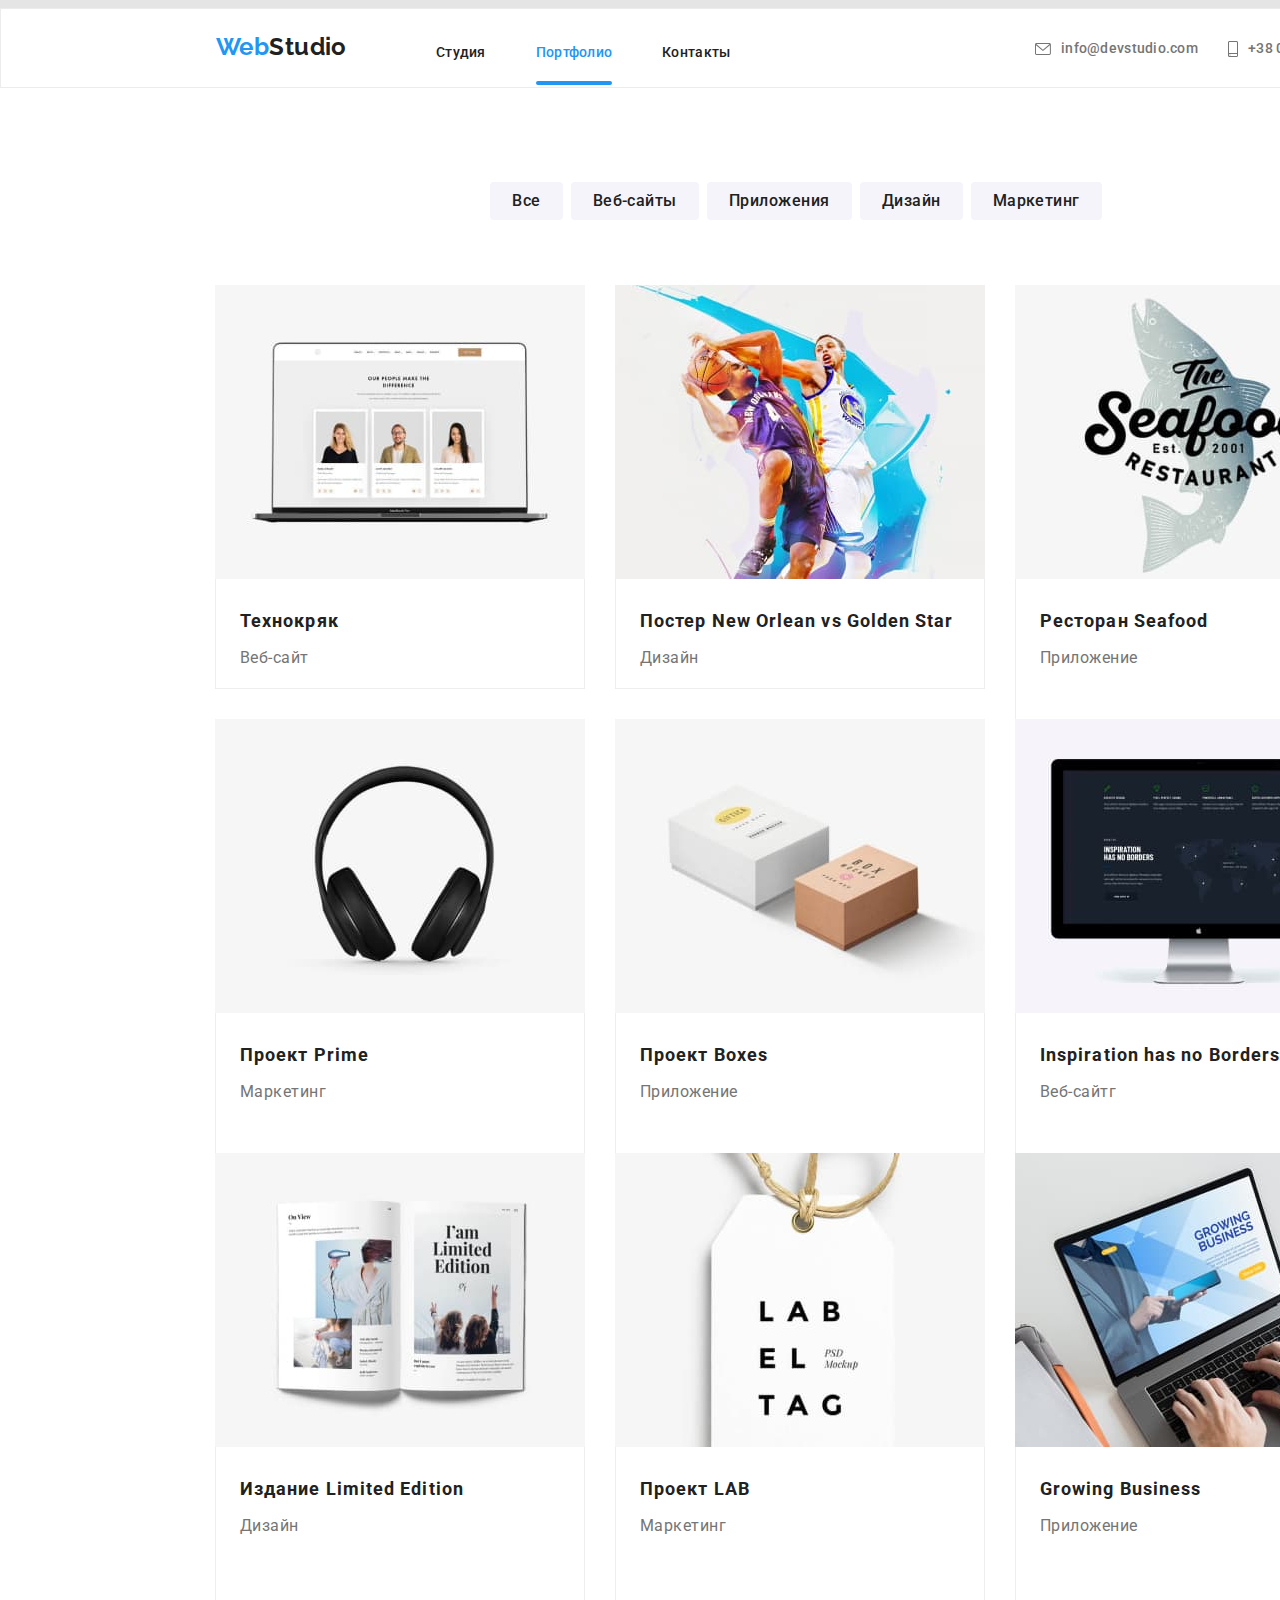
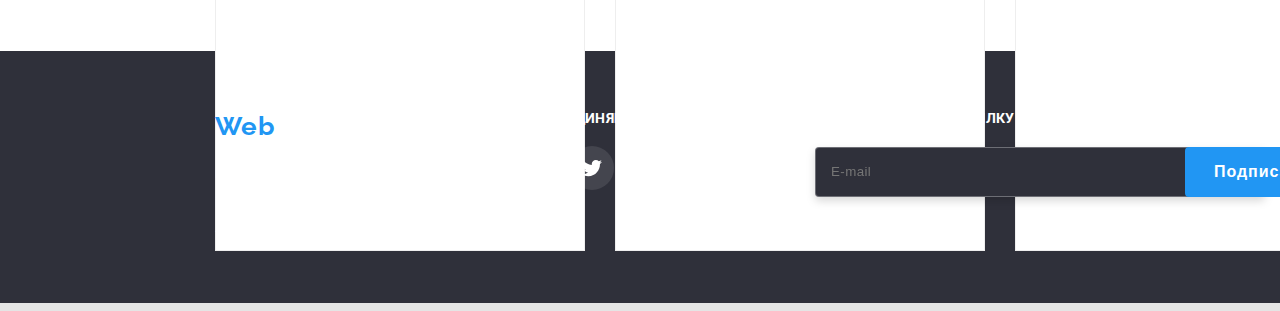
==== commit a8c3d826: "portfolio" ====
--- a/portfolio.html
+++ b/portfolio.html
@@ -176,6 +176,7 @@
                                     <img   
                                         src="./images/portfolio/1/img1-mob-1x.jpg" 
                                         alt="ноутбук"
+                                        width="320"
                                     />    
                                 </picture>
                                 <p class="all-service-menu__paragraph"> Технокряк это современная площадка распространения коронавируса. Компании используют
@@ -208,6 +209,7 @@
                                     <img   
                                         src="./images/portfolio/2/img2-mob-1x.jpg" 
                                         alt="баскетболист"
+                                        width="320"
                                     />    
                                 </picture>
                                 <p class="all-service-menu__paragraph">Технокряк это современная площадка распространения коронавируса. Компании используют эту платформу для цифрового
@@ -239,6 +241,7 @@
                                     <img   
                                         src="./images/portfolio/3/img3-mob-1x.jpg" 
                                         alt="лого"
+                                        width="320"
                                     />    
                                 </picture>
                                 <p class="all-service-menu__paragraph">Технокряк это современная площадка распространения коронавируса. Компании используют эту платформу для цифрового
@@ -270,6 +273,7 @@
                                     <img   
                                         src="./images/portfolio/4/img4-mob-1x.jpg" 
                                         alt="наушники"
+                                        width="320"
                                     />    
                                 </picture>
                                 <p class="all-service-menu__paragraph">Технокряк это современная площадка распространения коронавируса. Компании используют эту платформу для цифрового
@@ -301,6 +305,7 @@
                                     <img   
                                         src="./images/portfolio/5/img5-mob-1x.jpg" 
                                         alt="коробки"
+                                        width="320"
                                     />    
                                 </picture>
                                 <p class="all-service-menu__paragraph">Технокряк это современная площадка распространения коронавируса. Компании используют эту платформу для цифрового
@@ -332,6 +337,7 @@
                                     <img   
                                         src="./images/portfolio/6/img6-mob-1x.jpg" 
                                         alt="мтнитор"
+                                        width="320"
                                     />    
                                 </picture>
                                 <p class="all-service-menu__paragraph">Технокряк это современная площадка распространения коронавируса. Компании используют эту платформу для цифрового
@@ -363,6 +369,7 @@
                                     <img   
                                         src="./images/portfolio/7/img7-mob-1x.jpg" 
                                         alt="журнал"
+                                        width="320"
                                     />    
                                 </picture>
                                 <p class="all-service-menu__paragraph">Технокряк это современная площадка распространения коронавируса. Компании используют эту платформу для цифрового
@@ -394,6 +401,7 @@
                                     <img   
                                         src="./images/portfolio/8/img8-mob-1x.jpg" 
                                         alt="лейба"
+                                        width="320"
                                     />    
                                 </picture>
                                 <p class="all-service-menu__paragraph">Технокряк это современная площадка распространения коронавируса. Компании используют эту платформу для цифрового
@@ -425,6 +433,7 @@
                                     <img   
                                         src="./images/portfolio/9/img9-mob-1x.jpg" 
                                         alt="руки и ноутбук"
+                                        width="320"
                                     />    
                                 </picture>
                                 <p class="all-service-menu__paragraph">Технокряк это современная площадка распространения коронавируса. Компании используют эту платформу для цифрового
--- a/css/main.min.css
+++ b/css/main.min.css
@@ -1,2 +1,2 @@
-:root{--h-color: #212121;--paragrapf-color: #757575;--accent-color: #2196f3;--background-color: #ffffff;--transition: color, 250ms cubic-bezier(0.4, 0, 0.2, 1)}html{box-sizing:border-box}*,*::after,*::before{box-sizing:inherit}h1,h2,h3,h4,h5,h6{padding:0;margin:0}p{margin:0;padding:0}ul{margin:0;padding:0}button{cursor:pointer;padding:0;border:none;font:inherit;color:inherit;background-color:transparent}img{display:block;width:100%;max-height:100%}body{font-family:"Roboto", sans-serif;background:#e5e5e5;font-size:14px;line-height:1.71;letter-spacing:0.03em;color:var(--paragrapf-color);margin-left:auto;margin-right:auto}@media screen and (min-width: 0px){body{width:480px}}@media screen and (min-width: 768px){body{width:768px}}@media screen and (min-width: 1200px){body{width:1600px;height:100%}}.list{list-style:none}.link{text-decoration:none;cursor:pointer}.visually-hidden{position:absolute;clip:rect(0 0 0 0);width:1px;height:1px;margin:-1px}.container{box-sizing:border-box;margin-left:auto;margin-right:auto;padding:60px 15px 60px 15px}@media screen and (min-width: 480px){.container{width:480px}}@media screen and (min-width: 768px){.container{width:768px}}@media screen and (min-width: 1200px){.container{width:1200px;height:100%;padding:94px 15px 94px 15px}}.current{color:var(--accent-color)}@media screen and (min-width: 768px){.current{color:var(--accent-color)}.current::after{content:"  ";transition:background-color 250ms linear;position:absolute;left:0;bottom:-32px;width:100%;height:4px;border-radius:2px;background-color:var(--accent-color)}}.header{background:var(--background-color);border:1px solid #ececec;height:60px}@media screen and (min-width: 768px){.header{height:80px}}.header__container{padding:16px 331px 16px 15px;position:relative;height:60px}@media screen and (min-width: 768px){.header__container{height:80px;padding-top:26px;padding-bottom:26px}}@media screen and (min-width: 1200px){.header__container{height:80px;padding-top:24px;padding-bottom:25px}}.header-connect{margin-left:auto;min-width:307px}.header-nav{margin-bottom:302px}.header-nav__item{margin-bottom:30px}.header-logo{font-family:"Raleway", sans-serif;font-weight:bold;font-size:24px;line-height:1.17;color:var(--h-color);position:absolute;z-index:3}.header-logo__web{font-family:"Raleway", sans-serif;font-weight:bold;font-size:24px;line-height:1.17;color:var(--accent-color)}.header-nav__link{width:49px;font-weight:500;font-size:40px;line-height:1.175;letter-spacing:0.02em;color:var(--h-color);transition:var(--transition);position:relative}.header-nav__link:hover,.header-nav__link:focus,.header-nav__link:active{color:var(--accent-color)}.header-address__link{font-weight:500;font-size:24px;line-height:1.1;letter-spacing:0.02em;color:var(--paragrapf-color);transition:var(--transition)}.header-address__link:hover,.header-address__link:focus{color:var(--accent-color);font-weight:500;font-size:34px;line-height:1.176;letter-spacing:0.02em}.header-address__item{margin-bottom:32px}.header-address__icon{margin-right:10px;fill:currentColor}@media screen and (min-width: 767px){.header-modal__container,.header-modal__backdrop{display:none}}.hero{width:480px;height:400px;margin-left:auto;margin-right:auto;background:#2f303a;background-image:linear-gradient(rgba(47,48,58,0.4), rgba(47,48,58,0.4)),url(../images/Hero-mob-1x.jpg);background-size:cover;background-position:center;background-repeat:no-repeat}@media (min-device-pixel-ratio: 2), (min-resolution: 192dpi), (min-resolution: 2dppx){.hero{background-image:linear-gradient(rgba(47,48,58,0.4), rgba(47,48,58,0.4)),url(../images/Hero-mob-2x.jpg)}}@media screen and (min-width: 768px){.hero{width:768px;height:400px;background-size:cover;background-image:linear-gradient(rgba(47,48,58,0.4), rgba(47,48,58,0.4)),url(../images/Hero-tab-1x.jpg)}}@media screen and (min-width: 768px) and (min-device-pixel-ratio: 2), screen and (min-width: 768px) and (min-resolution: 192dpi), screen and (min-width: 768px) and (min-resolution: 2dppx){.hero{background-image:linear-gradient(rgba(47,48,58,0.4), rgba(47,48,58,0.4)),url(../images/Hero-tab-2x.jpg)}}@media screen and (min-width: 1200px){.hero{width:1600px;height:100%;background-image:linear-gradient(rgba(47,48,58,0.4), rgba(47,48,58,0.4)),url(../images/Hero-des-1x.jpg)}}@media screen and (min-width: 1200px) and (min-device-pixel-ratio: 2), screen and (min-width: 1200px) and (min-resolution: 192dpi), screen and (min-width: 1200px) and (min-resolution: 2dppx){.hero{background-image:linear-gradient(rgba(47,48,58,0.4), rgba(47,48,58,0.4)),url(../images/Hero-des-2x.jpg)}}@media screen and (max-width: 767px){.hero__container{width:480px;height:400px;padding-left:60px;padding-right:60px;padding-top:118px}}@media screen and (min-width: 768px){.hero__container{width:768px;padding-top:200px;padding-left:204px;padding-right:204px;padding-top:118px}}@media screen and (min-width: 1200px){.hero__container{width:1200px;height:600px;margin-left:auto;margin-right:auto;padding-top:200px;padding-left:252px;padding-right:252px;padding-top:200px}}.btn-container{display:flex;align-items:center;justify-content:space-around}.hero__btn{font-weight:bold;font-size:16px;line-height:1.88;letter-spacing:0.06em;color:var(--background-color);background:#2196f3;box-shadow:0px 4px 4px rgba(0,0,0,0.15);border-radius:4px;padding:10px 32px 10px 32px}.hero__title{font-weight:900;font-size:26px;line-height:1.6;text-align:center;letter-spacing:0.06em;text-transform:uppercase;color:var(--background-color);margin-bottom:30px}@media screen and (min-width: 1200px){.hero__title{font-size:44px;line-height:1.36}}.what-are-we-doing__container{background-color:ffffff}.advantage__item{margin-bottom:30px}@media screen and (min-width: 768px){.advantage__item:nth-child(2n+1){margin-right:30px}.advantage__item:nth-last-child(-n+2){margin-bottom:0}}@media screen and (min-width: 1200px){.advantage__item{width:270px;margin-bottom:0}.advantage__item:nth-last-child(n+3){margin-right:30px}}.advantage__link{display:flex;align-items:center;justify-content:center;margin-bottom:20px;width:450px;height:120px;background-color:#f5f4fa;border-radius:4px}@media screen and (min-width: 768px){.advantage__link{width:354px}}@media screen and (min-width: 1200px){.advantage__link{width:270px}}@media screen and (min-width: 768px){.advantage__list{display:flex;flex-wrap:wrap;width:100%}}@media screen and (min-width: 1200px){.advantage__list{display:flex;margin-bottom:94px}}.advantage-invisible{display:none;justify-content:space-between;margin-left:8px}.advantage__title{font-weight:bold;font-size:14px;line-height:1.14;letter-spacing:0.03em;text-transform:uppercase;color:var(--h-color);margin-bottom:10px;text-align:center}@media screen and (min-width: 768px){.advantage__title{display:flex;align-items:flex-start}}.advantage__text{font-size:14px;line-height:1.7;letter-spacing:0.03em;color:var(--paragrapf-color)}@media screen and (min-width: 768px){.advantage__text{width:354px}}@media screen and (min-width: 1200px){.advantage__text{width:354px;width:270px}}.what-are-we-doing__text{display:block;width:205px;height:16px;box-sizing:content-box;background-color:rgba(47,48,58,0.8);padding:27px 82px 27px 83px;position:absolute;bottom:0;font-size:14px;line-height:1.14;text-align:center;letter-spacing:0.03em;text-transform:uppercase;color:#ffffff}.what-are-we-doing__item{display:flex;position:relative;width:370px}.what-are-we-doing__item:not(:last-child){margin-right:30px}.what-are-we-doing{background-color:var(--background-color)}.what-are-we-doing__title{font-weight:bold;font-size:36px;line-height:1.17;text-align:center;letter-spacing:0.03em;color:var(--h-color);margin-bottom:50px}@media screen and (max-width: 1200px){.what-are-we-doing__title{display:none}}.what-are-we-doing__list{display:flex}@media screen and (max-width: 1200px){.what-are-we-doing__list{display:none}}.our-team{background:#f5f4fa}.employee-social__list{display:flex;justify-content:center;padding-right:32px;padding-left:32px}.employee__container{background-color:var(--background-color);padding-bottom:30px;padding-top:30px;box-shadow:0px 1px 3px rgba(0,0,0,0.12),0px 1px 1px rgba(0,0,0,0.14),0px 2px 1px rgba(0,0,0,0.2);border-radius:0px 0px 4px 4px}@media screen and (min-width: 768px){.our-team__list{display:flex;flex-wrap:wrap}}@media screen and (min-width: 1200px){.our-team__list{display:flex;flex-wrap:nowrap}}.our-team__item{width:450px;height:630px;margin-bottom:30px}@media screen and (min-width: 768px){.our-team__item{margin-bottom:30px;width:354px;height:536px}.our-team__item:nth-last-child(2n+2){margin-right:30px}.our-team__item:nth-last-child(-n+2){margin-bottom:0px}}@media screen and (min-width: 1200px){.our-team__item{margin-bottom:0;width:270px;height:428px}.our-team__item:not(:last-child){margin-right:30px}}.our-team__title{font-weight:bold;font-size:36px;line-height:1.17;text-align:center;letter-spacing:0.03em;color:var(--h-color);margin-bottom:50px}.employee__title{font-weight:500;font-size:16px;line-height:1.19;text-align:center;letter-spacing:0.03em;color:var(--h-color);margin-bottom:10px}.employee__text{font-size:16px;line-height:1.19;text-align:center;letter-spacing:0.03em;color:var(--paragrapf-color);margin-bottom:16px}.employee-social__link{width:44px;height:44px;background-color:000000;display:flex;align-items:center;justify-content:center;border-radius:50%;color:#afb1b8;transition:var(--transition)}.employee-social__link:hover,.employee-social__link:focus{background-color:var(--accent-color);color:#ffffff}.employee-social__icon{fill:currentColor}.customers__item{width:210px;height:92px;margin-bottom:30px}@media screen and (min-width: 480px){.customers__item:nth-last-child(-n+2){margin-bottom:0px}}@media screen and (min-width: 768px){.customers__item:nth-last-child(-n+3){margin-bottom:0px}}@media screen and (min-width: 1200px){.customers__item{margin-bottom:0}}@media screen and (min-width: 1200px){.customers__item+.customers__item{margin-left:30px}}.customers__link{width:210px;height:92px;display:flex;align-items:center;justify-content:center;color:#afb1b8;border:1px solid #afb1b8;box-sizing:border-box;border-radius:4px;transition:var(--transition)}.customers__link:hover,.customers__link:focus{border:1px solid var(--accent-color);color:var(--accent-color)}@media screen and (min-width: 1200px){.customers__link{width:170px}}.customers__icon{fill:currentColor}.customers{background-color:#ffffff}@media screen and (min-width: 767px){.customers__container{height:519px;width:480px;width:100%}}@media screen and (min-width: 767px) and (min-width: 768px){.customers__container{height:397px;width:768px}}@media screen and (min-width: 767px) and (min-width: 1200px){.customers__container{height:370px;width:1200px}}.cuctomers__list{margin-left:auto;margin-right:auto;display:flex;flex-wrap:wrap;justify-content:space-between}@media screen and (min-width: 768px){.cuctomers__list{display:flex;flex-wrap:wrap;justify-content:space-between}}@media screen and (min-width: 1200px){.cuctomers__list{display:flex;flex-wrap:nowrap}}.customers__title{color:var(--h-color);font-weight:bold;font-size:36px;line-height:1.4;letter-spacing:0.03em;margin-bottom:30px;text-align:center}@media screen and (min-width: 1200px){.customers__title{margin-bottom:50px}}.footer-link__title{font-weight:bold;font-size:14px;line-height:1.1;letter-spacing:0.03em;text-transform:uppercase;color:#ffffff;margin-bottom:20px;text-align:center}@media screen and (min-width: 1200px){.footer-link__title{text-align:left}}.footer-link__list{display:flex;justify-content:flex-start}.footer-link__icon{fill:#ffffff}.footer-link__link{color:var(--h-color);width:44px;height:44px;display:flex;align-items:center;justify-content:center;border-radius:50%;background-color:rgba(255,255,255,0.1);transition:var(--transition)}.footer-link__link:hover,.footer-link__link:focus{background-color:var(--accent-color);color:#ffffff}.footer-link__item+.footer-link__item{margin-left:10px}.footer-address__tittle{height:21px}.footer-address__tittle:not(:last-child){margin-bottom:8px}.footer-background{background:#2f303a}.footer-logo__link{font-family:"Raleway", sans-serif;font-weight:bold;font-size:26px;line-height:1.19;letter-spacing:0.03em;color:var(--background-color);display:flex;justify-content:center;margin-bottom:20px}@media screen and (min-width: 1200px){.footer-logo__link{display:flex;justify-content:flex-start}}.footer-logo__web{color:var(--accent-color)}.footer-address__link{font-style:normal;font-size:14px;line-height:1.71;letter-spacing:0.03em;color:rgba(255,255,255,0.6);transition:var(--transition)}.footer-address__link:hover,.footer-address__link:focus{color:var(--accent-color)}.address-link{color:var(--background-color)}.footer-address__list{min-width:231px;display:flex;flex-direction:column;align-items:center}@media screen and (min-width: 1200px){.footer-address__list{display:flex;align-items:flex-start}}.footer-btn__container{width:200px;height:50px;margin-left:auto;margin-right:auto}.footer-btn__icon{position:relative;left:155px;top:12px}.footer-btn{width:200px;height:50px;padding:10px 62px 10px 29px;background-color:var(--accent-color);transition:box-shadow 250ms cubic-bezier(0.4, 0, 0.2, 1);border-radius:4px;font-weight:bold;font-size:16px;line-height:1.88px;text-align:center;letter-spacing:0.06em;color:#ffffff;margin:0;position:absolute;border:none}.footer-btn:hover{cursor:pointer}.lable-input__container{width:450px;margin-bottom:20px;display:flex;flex-direction:column;align-items:center}@media screen and (min-width: 1200px){.lable-input__container{width:358px;margin-bottom:0;margin-right:12px;display:flex;align-items:flex-start}}.lable-input__lable{font-weight:bold;font-size:14px;line-height:1.14;letter-spacing:0.03em;text-transform:uppercase;color:#ffffff;margin-bottom:20px}.lable-input__input{outline:none;background:#2f303a;border:1px solid rgba(255,255,255,0.3);box-sizing:border-box;filter:drop-shadow(0px 4px 4px rgba(0,0,0,0.15));border-radius:4px;width:100%;height:50px;padding:15px;font-size:1.25;letter-spacing:0.03em;color:rgba(255,255,255,0.6)}.footer__container{padding-top:60px;padding-bottom:60px;display:flex;flex-direction:column;align-items:center;position:relative}@media screen and (min-width: 1200px){.footer__container{height:252px;width:1200px;display:flex;align-items:flex-end}}.footer-logo-link__container{display:flex;flex-direction:column}@media screen and (min-width: 768px){.footer-logo-link__container{display:flex;flex-direction:row}}@media screen and (min-width: 768px){.footer-logo-link__container{display:flex;flex-direction:row}}@media screen and (min-width: 1200px){.footer-logo-link__container{display:flex;flex-direction:row;position:absolute;left:15px}}.footer-logo__container{margin-bottom:60px}@media screen and (min-width: 768px){.footer-logo__container{margin-right:165px}}@media screen and (min-width: 1200px){.footer-logo__container{margin-right:70px;margin-bottom:0}}.footer-field__container{display:flex;flex-direction:column;align-items:center;width:100%;height:100%}@media screen and (min-width: 1200px){.footer-field__container{display:flex;align-items:flex-end;width:570px}}@media screen and (min-width: 1200px){.footer-field__form{display:flex;align-items:flex-end}}.footer-link__container{margin-bottom:60px}.current{color:var(--accent-color)}.all-service-menu__paragraph{font-size:18px;line-height:1.56;letter-spacing:0.03em;height:100%;width:100%;padding:63px 24px 63px 24px;color:#ffffff;letter-spacing:0.03em;background:rgba(33,150,243,0.9);position:absolute;top:0;transform:translateY(100%);transition:transform 250ms}.all-service-menu__container{width:450px;height:294px;position:relative;overflow:hidden}.all-service-menu__container:hover .all-service-menu__paragraph{transform:translateY(0)}@media screen and (min-width: 768px){.all-service-menu__container{width:354px;height:294px}}@media screen and (min-width: 1200px){.all-service-menu__container{width:370px;height:294px}}.service-menu{background-color:#ffffff}.all-service-menu__item{width:100%;margin-bottom:30px;width:450px;height:404px}@media screen and (min-width: 768px){.all-service-menu__item{width:354px;height:404px}.all-service-menu__item:nth-child(-n+2){height:440px}.all-service-menu__item:nth-child(2n+1){margin-right:30px}}@media screen and (min-width: 1200px){.all-service-menu__item{width:370px;height:404px;margin-right:30px}.all-service-menu__item:nth-child(-n+2){height:404px}.all-service-menu__item:nth-child(3n){margin-right:0}}.all-service-menu__item:hover{box-shadow:0px 1px 1px rgba(0,0,0,0.12),0px 4px 4px rgba(0,0,0,0.06),1px 4px 6px rgba(0,0,0,0.16);cursor:pointer;transition:box-shadow,transform 250ms cubic-bezier(0.4, 0, 0.2, 1)}.all-service-menu__container-card{padding:24px 24px 24px 24px;background:var(--background-color);border-bottom:1px solid #eeeeee;border-left:1px solid #eeeeee;border-right:1px solid #eeeeee;box-sizing:border-box;position:relative;height:110px}@media screen and (min-width: 768px){.card{height:146px}}@media screen and (min-width: 1200px){.card{height:110px}}.service-menu__list{display:flex;flex-wrap:wrap;justify-content:flex-start;margin-bottom:50px}@media screen and (min-width: 768px){.service-menu__list{justify-content:center}}@media screen and (min-width: 1200px){.service-menu__list{justify-content:center}}.service-menu__btm{font-weight:500;font-size:16px;line-height:1.62;text-align:center;letter-spacing:0.03em;color:var(--h-color);cursor:pointer;background-color:#f5f4fa;border-radius:4px;padding:6px 22px 6px 22px;transition:box-shadow 250ms cubic-bezier(0.4, 0, 0.2, 1)}.service-menu__btm:hover,.service-menu__btm:focus{color:var(--background-color);background:#2196f3;border-radius:4px;box-shadow:0px 3px 1px rgba(0,0,0,0.1),0px 1px 2px rgba(0,0,0,0.08),0px 2px 2px rgba(0,0,0,0.12)}.service-menu__list>li{margin-right:8px;margin-bottom:15px}.service-menu__list>li:nth-last-child(-n+2){margin-bottom:0}.all-service-menu__paragraph-card{margin-top:4px;font-size:16px;line-height:30px;letter-spacing:0.03em;color:var(--paragrapf-color)}.service-menu__title{display:none}.all-service-menu__title-card{font-weight:bold;font-size:18px;line-height:2;letter-spacing:0.06em;color:var(--h-color)}.portfolio-img{background-image:cover;width:100%;display:block}.all-service-menu__list{display:flex;flex-wrap:wrap;margin-bottom:50px;margin-bottom:-30px;box-sizing:border-box}.modal{padding:0;height:100%}.modal__backdrop{box-sizing:border-box;position:fixed;top:0%;left:0;width:100%;height:100%;overflow-y:scroll;background-color:rgba(0,0,0,0.2);transition:opacity 250ms, visibility 500ms}.modal__container{width:450px;height:609px;background-color:var(--background-color);box-shadow:0px 1px 3px rgba(0,0,0,0.12),0px 1px 1px rgba(0,0,0,0.14),0px 2px 1px rgba(0,0,0,0.2);border-radius:4px;position:absolute;top:50%;bottom:50%;left:54%;transform:translate(-55%, -50%);padding:40px;margin-left:auto;margin-right:auto}@media screen and (min-width: 768px){.modal__container{top:55%;bottom:50%;left:50%}}@media screen and (min-width: 1200px){.modal__container{width:528px;height:581px;top:50%;bottom:50%;left:50%}}.modal__close-btn{width:30px;height:30px;background:var(--background-color);border:1px solid rgba(0,0,0,0.1);border-radius:50%;display:flex;justify-content:center;align-items:center;position:absolute;right:8px;top:8px;color:#000000;transition:color 250ms cubic-bezier(0.4, 0, 0.2, 1)}.modal__close-btn:hover{color:var(--accent-color)}.modal__icon{fill:currentColor}.is-hidden{opacity:0;pointer-events:none;visibility:hidden}.modal-btn-container{display:flex;justify-content:center;box-sizing:border-box}.modal__submit-btn{display:inline-block;align-items:center;min-width:200px;min-height:50px;position:absolute;bottom:40px;background:var(--accent-color);border-radius:4px;color:var(--background-color);padding:10px 55px 10px 56px;font-weight:bold;font-size:16px;line-height:1.9px;text-align:center;letter-spacing:0.06em;transition:box-shadow 250ms cubic-bezier(0.4, 0, 0.2, 1);bottom:40px;right:50%;transform:translateX(50%)}.modal__submit-btn:hover{cursor:pointer;box-shadow:0px 4px 4px rgba(0,0,0,0.15)}.modal__title{font-weight:bold;font-size:20px;line-height:1.15;text-align:center;letter-spacing:0.03em;color:var(--h-color)}.modal__form-container{position:relative;margin-bottom:8px}.modal__form-lable{font-size:12px;line-height:1.17;letter-spacing:0.01em;color:#757575;margin-bottom:4px;width:100%;height:15px}.modal__form-input{padding:15px;width:100%;max-height:40px;border:1px solid rgba(33,33,33,0.2);border-radius:4px;padding-left:35px;display:flex;box-sizing:border-box;outline:none;color:black;transition:border 250ms cubic-bezier(0.4, 0, 0.2, 1)}.modal__form-input:focus+.modal__icon-container{color:var(--accent-color)}.modal__form-input:focus{border:solid var(--accent-color)}.span__modal-svg{margin-right:7px;display:flex;align-items:flex-start}.modal__icon-container{display:flex;position:absolute;top:50%;left:12px;transform:translateY(50%);color:var(--h-color);transition:color 250ms cubic-bezier(0.4, 0, 0.2, 1)}.modal-svg{fill:currentColor;transform:var(--transition)}.modal__form-textarea{transition:border 250ms cubic-bezier(0.4, 0, 0.2, 1);margin-bottom:10px}.modal__form-textarea:focus{border:solid var(--accent-color)}textarea{width:100%;max-height:120px;border:1px solid rgba(33,33,33,0.2);border-radius:4px;font-size:1.14;line-height:16px;letter-spacing:0.01em;color:var(--h-color);padding:12px 16px;resize:none;outline:none}.modal-heckbox__link{color:var(--accent-color)}.modal-heckbox__container{position:relative}.modal-heckbox__text{margin-left:24px;font-size:12px;line-height:1.17;letter-spacing:0.03em;color:#757575}.modal-heckbox__text span{display:inline-block;position:absolute;bottom:5px;left:0;width:15px;height:15px;border-radius:2px;border:2px solid var(--h-color);margin-right:7px}@media screen and (min-width: 1200px){.modal-heckbox__text span{left:13px}}.modal-heckbox__text:hover span{cursor:pointer}@media screen and (min-width: 1200px){.modal-heckbox__text{font-size:14px;line-height:1.7;padding-left:13px}}.modal-heckbox__icon{fill:transparent}.modal-heckbox__check:checked+.modal-heckbox__text span{border:none;background-color:var(--accent-color)}.modal-heckbox__check:checked ~ .modal-heckbox__text .modal-heckbox__icon{fill:#FFFFFF}.header-modal{height:100%;padding:0;position:absolute;z-index:4}@media screen and (min-width: 767px){.header-modal{display:none}}.header-modal__backdrop{box-sizing:border-box;position:fixed;top:0%;left:0;width:100%;background-color:rgba(0,0,0,0.2);overflow-y:scroll}.header-modal__container{padding-top:40px;padding-left:40px;width:480px;height:796px;background-color:var(--background-color);box-shadow:0px 1px 3px rgba(0,0,0,0.12),0px 1px 1px rgba(0,0,0,0.14),0px 2px 1px rgba(0,0,0,0.2);border-radius:4px;position:relative}.header-modal__icon{fill:currentColor}.header-modal__open-btn{background:var(--background-color);display:flex;justify-content:center;align-items:center;position:absolute;right:22px;top:22px;bottom:100px;color:#000000;transition:color 250ms cubic-bezier(0.4, 0, 0.2, 1)}.header-modal__open-btn:hover{color:var(--accent-color)}@media screen and (min-width: 767px){.header-modal__open-btn{display:none}}.header-modal__close-btn{width:30px;height:30px;background:var(--background-color);display:flex;justify-content:center;align-items:center;position:absolute;right:25px;top:21px;color:#000000;transition:color 250ms cubic-bezier(0.4, 0, 0.2, 1)}.header-modal__close-btn:hover{color:var(--accent-color)}.header-modal__title{font-weight:bold;font-size:20px;line-height:1.15;text-align:center;letter-spacing:0.03em;color:var(--h-color)}.social__icon{font-weight:500;font-size:18px;line-height:22px;letter-spacing:0.02em;color:#2196f3}.social__list{display:flex}.social__item{width:100%px;height:20px;padding-right:10px}.social__item+.social__item{border-left:1px solid rgba(33,33,33,0.2);padding-left:10px}.header-adress-nav__container{display:flex;width:100%;position:absolute;top:0}@media screen and (max-width: 767px){.header-adress-nav__container{display:none}}@media screen and (min-width: 768px){.header-adress-nav__container{height:80px}}@media screen and (min-width: 768px){.header-adress-nav__container{height:80px}}@media screen and (min-width: 768px){.current{color:var(--accent-color)}.current::after{content:"  ";display:flex;border-radius:2%;transition:background-color 250ms linear;position:absolute;left:0;bottom:-25px;width:100%;height:4px;border-radius:2px;background-color:var(--accent-color)}}.header-adress-nav__connect{height:100%}@media screen and (min-width: 768px){.header-adress-nav__connect{padding:0;margin-left:84px}}@media screen and (min-width: 1200px){.header-adress-nav__connect{padding-top:32px;padding-bottom:32px;margin-left:305px}}.header-adress-nav__nav{width:294px;justify-content:space-between;align-items:center;margin-left:220px;padding-top:32px;height:100%}.header-adress-nav__nav__item:not(:last-child){margin-right:50px}.header-adress-nav__nav__list,.header-adress-nav__address-list{display:flex;justify-content:space-between}.header-adress-nav__address-list{width:100%;z-index:3}@media screen and (min-width: 768px){.header-adress-nav__address-list{display:flex;flex-direction:column;padding-top:21px;padding-bottom:21px;padding-right:15px}}@media screen and (min-width: 1200px){.header-adress-nav__address-list{display:flex;flex-direction:row;padding:0}}.header-adress-nav__address-icon-mail{fill:currentColor}@media screen and (min-width: 768px){.header-adress-nav__address-icon-mail{margin-right:8px;width:14px;height:10px}}@media screen and (min-width: 1200px){.header-adress-nav__address-icon-mail{margin-right:10px;width:16px;height:12px}}.header-adress-nav__address-icon-tel{fill:currentColor}@media screen and (min-width: 768px){.header-adress-nav__address-icon-tel{margin-right:10px;width:10px;height:14px}}@media screen and (min-width: 1200px){.header-adress-nav__address-icon-tel{margin-right:10px;width:10px;height:16px}}.header-adress-nav__nav__link{font-weight:500;font-size:14px;line-height:1.14;letter-spacing:0.02em;color:var(--h-color);transition:var(--transition);position:relative}.header-adress-nav__nav__link:hover,.header-adress-nav__nav__link:focus,.header-adress-nav__nav__link:active{color:var(--accent-color)}.header-adress-nav__nav__link:hover{color:var(--accent-color)}.header-adress-nav__address-link{font-weight:500;letter-spacing:0.02em;color:var(--paragrapf-color);display:flex;align-items:center;transition:var(--transition)}.header-adress-nav__address-link:hover,.header-adress-nav__address-link:focus{color:var(--accent-color)}@media screen and (min-width: 768px){.header-adress-nav__address-link{font-size:12px;line-height:1.17}}@media screen and (min-width: 1200px){.header-adress-nav__address-link{font-size:14px;line-height:1.1}}@media screen and (min-width: 768px){.header-adress-nav__address-item+.header-adress-nav__address-item{margin-left:0px;margin-top:10px}}@media screen and (min-width: 1200px){.header-adress-nav__address-item+.header-adress-nav__address-item{margin-left:30px;margin-top:0}}
+:root{--h-color: #212121;--paragrapf-color: #757575;--accent-color: #2196f3;--background-color: #ffffff;--transition: color, 250ms cubic-bezier(0.4, 0, 0.2, 1)}html{box-sizing:border-box}*,*::after,*::before{box-sizing:inherit}h1,h2,h3,h4,h5,h6{padding:0;margin:0}p{margin:0;padding:0}ul{margin:0;padding:0}button{cursor:pointer;padding:0;border:none;font:inherit;color:inherit;background-color:transparent}img{display:block;width:100%;max-height:100%}body{font-family:"Roboto", sans-serif;background:#e5e5e5;font-size:14px;line-height:1.71;letter-spacing:0.03em;color:var(--paragrapf-color);margin-left:auto;margin-right:auto}@media screen and (min-width: 320px){body{width:320px;margin-left:auto;margin-right:auto}}@media screen and (min-width: 480px){body{width:480px;margin-left:auto;margin-right:auto}}@media screen and (min-width: 768px){body{width:768px}}@media screen and (min-width: 1200px){body{width:1600px;height:100%}}.list{list-style:none}.link{text-decoration:none;cursor:pointer}.visually-hidden{position:absolute;clip:rect(0 0 0 0);width:1px;height:1px;margin:-1px}.container{width:100%;box-sizing:border-box;margin-left:auto;margin-right:auto;padding:60px 15px 60px 15px}@media screen and (min-width: 320px){.container{width:100%}}@media screen and (min-width: 768px){.container{width:768px}}@media screen and (min-width: 1200px){.container{width:1200px;height:100%;padding:94px 15px 94px 15px}}.current{color:var(--accent-color)}@media screen and (min-width: 768px){.current{color:var(--accent-color)}.current::after{content:"  ";transition:background-color 250ms linear;position:absolute;left:0;bottom:-32px;width:100%;height:4px;border-radius:2px;background-color:var(--accent-color)}}.header{background:var(--background-color);border:1px solid #ececec;height:60px}@media screen and (min-width: 768px){.header{height:80px}}.header__container{width:100%;height:60px;padding-top:16px;padding-left:15px;position:relative;height:60px}@media screen and (min-width: 768px){.header__container{height:80px;padding-top:26px;padding-bottom:26px}}@media screen and (min-width: 1200px){.header__container{height:80px;padding-top:24px;padding-bottom:25px}}.header-connect{margin-left:auto;min-width:100%}.header-nav{margin-bottom:0}@media screen and (min-width: 480px){.header-nav{margin-bottom:302px}}.header-nav__item{margin-bottom:30px}.header-logo{font-family:"Raleway", sans-serif;font-weight:bold;font-size:24px;line-height:1.17;color:var(--h-color);position:absolute}@media screen and (min-width: 1200px){.header-logo{padding-left:200px}}.header-logo__web{font-family:"Raleway", sans-serif;font-weight:bold;font-size:24px;line-height:1.17;color:var(--accent-color)}.header-nav__link{width:49px;font-weight:500;font-size:40px;line-height:1.175;letter-spacing:0.02em;color:var(--h-color);transition:var(--transition);position:relative}@media screen and (min-width: 320px){.header-nav__link{margin-bottom:302px}}.header-nav__link:hover,.header-nav__link:focus,.header-nav__link:active{color:var(--accent-color)}.header-address__link{font-weight:500;font-size:24px;line-height:1.1;letter-spacing:0.02em;color:var(--paragrapf-color);transition:var(--transition)}.header-address__link:hover,.header-address__link:focus{color:var(--accent-color);font-weight:500;font-size:34px;line-height:1.176;letter-spacing:0.02em}.header-address__item{margin-bottom:32px}.header-address__icon{margin-right:10px;fill:currentColor}@media screen and (min-width: 767px){.header-modal__container,.header-modal__backdrop{display:none}}.hero{width:100%;height:400px;margin-left:auto;margin-right:auto;background:#2f303a;background-image:linear-gradient(rgba(47,48,58,0.4), rgba(47,48,58,0.4)),url(../images/Hero-mob-1x.jpg);background-size:cover;background-position:center;background-repeat:no-repeat}@media (min-device-pixel-ratio: 2), (min-resolution: 192dpi), (min-resolution: 2dppx){.hero{background-image:linear-gradient(rgba(47,48,58,0.4), rgba(47,48,58,0.4)),url(../images/Hero-mob-2x.jpg)}}@media screen and (min-width: 768px){.hero{width:768px;height:400px;background-size:cover;background-image:linear-gradient(rgba(47,48,58,0.4), rgba(47,48,58,0.4)),url(../images/Hero-tab-1x.jpg)}}@media screen and (min-width: 768px) and (min-device-pixel-ratio: 2), screen and (min-width: 768px) and (min-resolution: 192dpi), screen and (min-width: 768px) and (min-resolution: 2dppx){.hero{background-image:linear-gradient(rgba(47,48,58,0.4), rgba(47,48,58,0.4)),url(../images/Hero-tab-2x.jpg)}}@media screen and (min-width: 1200px){.hero{width:1600px;height:100%;background-image:linear-gradient(rgba(47,48,58,0.4), rgba(47,48,58,0.4)),url(../images/Hero-des-1x.jpg)}}@media screen and (min-width: 1200px) and (min-device-pixel-ratio: 2), screen and (min-width: 1200px) and (min-resolution: 192dpi), screen and (min-width: 1200px) and (min-resolution: 2dppx){.hero{background-image:linear-gradient(rgba(47,48,58,0.4), rgba(47,48,58,0.4)),url(../images/Hero-des-2x.jpg)}}.hero__container{padding-top:25%}@media screen and (min-width: 480px){.hero__container{width:100%;height:400px;padding-left:60px;padding-right:60px;padding-top:118px;padding-bottom:118px}}@media screen and (min-width: 768px){.hero__container{width:768px;padding-top:200px;padding-left:204px;padding-right:204px;padding-top:118px}}@media screen and (min-width: 1200px){.hero__container{width:1200px;height:600px;margin-left:auto;margin-right:auto;padding-top:200px;padding-left:252px;padding-right:252px;padding-top:200px}}.btn-container{display:flex;align-items:center;justify-content:space-around}.hero__btn{font-weight:bold;font-size:16px;line-height:1.88;letter-spacing:0.06em;color:var(--background-color);background:#2196f3;box-shadow:0px 4px 4px rgba(0,0,0,0.15);border-radius:4px;padding:10px 32px 10px 32px}.hero__title{font-weight:900;font-size:26px;line-height:1.6;text-align:center;letter-spacing:0.06em;text-transform:uppercase;color:var(--background-color);margin-bottom:30px}@media screen and (min-width: 1200px){.hero__title{font-size:44px;line-height:1.36}}.what-are-we-doing__container{background-color:ffffff;min-width:100%}.advantage__item{margin-bottom:0}.advantage__item:not(:last-child){margin-bottom:30px}@media screen and (min-width: 768px){.advantage__item:nth-child(2n+1){margin-right:30px}.advantage__item:nth-last-child(-n+2){margin-bottom:0}}@media screen and (min-width: 1200px){.advantage__item{width:270px;margin-bottom:0}.advantage__item:nth-last-child(n+3){margin-right:30px}}.advantage__link{display:flex;align-items:center;justify-content:center;margin-bottom:20px;width:100%;height:120px;background-color:#f5f4fa;border-radius:4px}@media screen and (min-width: 768px){.advantage__link{width:354px}}@media screen and (min-width: 1200px){.advantage__link{width:270px}}.advantage__list{width:100%}@media screen and (min-width: 768px){.advantage__list{display:flex;flex-wrap:wrap;width:100%}}@media screen and (min-width: 1200px){.advantage__list{display:flex;justify-content:center;margin-bottom:94px}}.advantage-invisible{display:none;justify-content:space-between;margin-left:8px}.advantage__title{font-weight:bold;font-size:14px;line-height:1.14;letter-spacing:0.03em;text-transform:uppercase;color:var(--h-color);margin-bottom:10px;text-align:center}@media screen and (min-width: 768px){.advantage__title{display:flex;align-items:flex-start}}.advantage__text{font-size:14px;line-height:1.7;letter-spacing:0.03em;color:var(--paragrapf-color)}@media screen and (min-width: 768px){.advantage__text{width:354px}}@media screen and (min-width: 1200px){.advantage__text{width:354px;width:270px}}.team-img{width:100%}.what-are-we-doing__text{display:block;width:205px;height:16px;box-sizing:content-box;background-color:rgba(47,48,58,0.8);padding:27px 82px 27px 83px;position:absolute;bottom:0;font-size:14px;line-height:1.14;text-align:center;letter-spacing:0.03em;text-transform:uppercase;color:#ffffff}.what-are-we-doing__item{display:flex;position:relative;width:370px}.what-are-we-doing__item:not(:last-child){margin-right:30px}.what-are-we-doing{background-color:var(--background-color)}.what-are-we-doing__title{font-weight:bold;font-size:36px;line-height:1.17;text-align:center;letter-spacing:0.03em;color:var(--h-color);margin-bottom:50px}@media screen and (max-width: 1200px){.what-are-we-doing__title{display:none}}.what-are-we-doing__list{display:flex;justify-content:center}@media screen and (max-width: 1200px){.what-are-we-doing__list{display:none;justify-content:center}}.our-team{background:#f5f4fa}.employee-social__list{display:flex;justify-content:center;padding-right:32px;padding-left:32px}.employee__container{background-color:var(--background-color);padding-bottom:30px;padding-top:30px;box-shadow:0px 1px 3px rgba(0,0,0,0.12),0px 1px 1px rgba(0,0,0,0.14),0px 2px 1px rgba(0,0,0,0.2);border-radius:0px 0px 4px 4px}@media screen and (min-width: 768px){.our-team__list{display:flex;flex-wrap:wrap}}@media screen and (min-width: 1200px){.our-team__list{display:flex;flex-wrap:nowrap}}.our-team__item{width:100%;height:100%;margin-bottom:0}.our-team__item:not(:last-child){margin-bottom:30px}@media screen and (min-width: 768px){.our-team__item{margin-bottom:30px;width:354px;height:536px}.our-team__item:nth-last-child(2n+2){margin-right:30px}.our-team__item:nth-last-child(-n+2){margin-bottom:0px}}@media screen and (min-width: 1200px){.our-team__item{margin-bottom:0;width:270px;height:428px}.our-team__item:not(:last-child){margin-right:30px}}.our-team__title{font-weight:bold;font-size:36px;line-height:1.17;text-align:center;letter-spacing:0.03em;color:var(--h-color);margin-bottom:30px}@media screen and (min-width: 1200px){.our-team__title{margin-bottom:50px}}.employee__title{font-weight:500;font-size:16px;line-height:1.19;text-align:center;letter-spacing:0.03em;color:var(--h-color);margin-bottom:10px}.employee__text{font-size:16px;line-height:1.19;text-align:center;letter-spacing:0.03em;color:var(--paragrapf-color);margin-bottom:16px}.employee-social__link{width:44px;height:44px;background-color:000000;display:flex;align-items:center;justify-content:center;border-radius:50%;color:#afb1b8;transition:var(--transition)}.employee-social__link:hover,.employee-social__link:focus{background-color:var(--accent-color);color:#ffffff}.employee-social__icon{fill:currentColor}.customers__item{width:100%;height:92px;margin-bottom:30px}.customers__item:nth-last-child(-n+2){margin-bottom:0}@media screen and (min-width: 320px){.customers__item{width:45%}}@media screen and (min-width: 480px){.customers__item{width:210px}}@media screen and (min-width: 768px){.customers__item{width:226px}.customers__item:nth-last-child(-n+3){margin-bottom:0px}}@media screen and (min-width: 1200px){.customers__item{width:170px;margin-bottom:0}}@media screen and (min-width: 1200px){.customers__item+.customers__item{margin-left:30px}}.customers__link{min-width:100%;height:92px;display:flex;align-items:center;justify-content:center;color:#afb1b8;border:1px solid #afb1b8;box-sizing:border-box;border-radius:4px;transition:var(--transition)}.customers__link:hover,.customers__link:focus{border:1px solid var(--accent-color);color:var(--accent-color)}@media screen and (min-width: 1200px){.customers__link{width:170px}}.customers__icon{fill:currentColor}.customers{background-color:#ffffff}.customers__container{width:100%;height:100%}@media screen and (min-width: 480px){.customers__container{height:519px;width:100%;width:100%}}@media screen and (min-width: 480px) and (min-width: 768px){.customers__container{height:397px;width:768px}}@media screen and (min-width: 480px) and (min-width: 1200px){.customers__container{height:370px;width:1200px}}.cuctomers__list{margin-left:auto;margin-right:auto;display:flex;flex-wrap:wrap;justify-content:space-between;width:100%}@media screen and (min-width: 768px){.cuctomers__list{display:flex;flex-wrap:wrap;justify-content:space-between}}@media screen and (min-width: 1200px){.cuctomers__list{display:flex;flex-wrap:nowrap}}.customers__title{color:var(--h-color);font-weight:bold;font-size:36px;line-height:1.4;letter-spacing:0.03em;margin-bottom:30px;text-align:center}@media screen and (min-width: 1200px){.customers__title{margin-bottom:50px}}.footer-link__title{font-weight:bold;font-size:14px;line-height:1.1;letter-spacing:0.03em;text-transform:uppercase;color:#ffffff;margin-bottom:20px;text-align:center}@media screen and (min-width: 1200px){.footer-link__title{text-align:left}}.footer-link__list{display:flex;justify-content:flex-start}.footer-link__icon{fill:#ffffff}.footer-link__link{color:var(--h-color);width:44px;height:44px;display:flex;align-items:center;justify-content:center;border-radius:50%;background-color:rgba(255,255,255,0.1);transition:var(--transition)}.footer-link__link:hover,.footer-link__link:focus{background-color:var(--accent-color);color:#ffffff}.footer-link__item+.footer-link__item{margin-left:10px}.footer-address__tittle{height:21px}.footer-address__tittle:not(:last-child){margin-bottom:8px}.footer-background{background:#2f303a}.footer-logo__link{font-family:"Raleway", sans-serif;font-weight:bold;font-size:26px;line-height:1.19;letter-spacing:0.03em;color:var(--background-color);display:flex;justify-content:center;margin-bottom:20px}@media screen and (min-width: 1200px){.footer-logo__link{display:flex;justify-content:flex-start}}.footer-logo__web{color:var(--accent-color)}.footer-address__link{font-style:normal;font-size:14px;line-height:1.71;letter-spacing:0.03em;color:rgba(255,255,255,0.6);transition:var(--transition)}.footer-address__link:hover,.footer-address__link:focus{color:var(--accent-color)}.address-link{color:var(--background-color)}.footer-address__list{min-width:231px;display:flex;flex-direction:column;align-items:center}@media screen and (min-width: 1200px){.footer-address__list{display:flex;align-items:flex-start}}.footer-btn__container{width:200px;height:50px;margin-left:auto;margin-right:auto}.footer-btn__icon{position:relative;left:155px;top:12px}.footer-btn{width:200px;height:50px;padding:10px 62px 10px 29px;background-color:var(--accent-color);transition:box-shadow 250ms cubic-bezier(0.4, 0, 0.2, 1);border-radius:4px;font-weight:bold;font-size:16px;line-height:1.88px;text-align:center;letter-spacing:0.06em;color:#ffffff;margin:0;position:absolute;border:none}.footer-btn:hover{cursor:pointer}.lable-input__container{width:100%;margin-bottom:20px;display:flex;flex-direction:column;align-items:center}@media screen and (min-width: 1200px){.lable-input__container{width:358px;margin-bottom:0;margin-right:12px;display:flex;align-items:flex-start}}.lable-input__lable{font-weight:bold;font-size:14px;line-height:1.14;letter-spacing:0.03em;text-transform:uppercase;color:#ffffff;margin-bottom:20px}.lable-input__input{outline:none;background:#2f303a;border:1px solid rgba(255,255,255,0.3);box-sizing:border-box;filter:drop-shadow(0px 4px 4px rgba(0,0,0,0.15));border-radius:4px;width:100%;height:50px;padding:15px;font-size:1.25;letter-spacing:0.03em;color:rgba(255,255,255,0.6)}@media screen and (min-width: 480px){.lable-input__input{width:450px}}.footer__container{padding-top:60px;padding-bottom:60px;display:flex;flex-direction:column;align-items:center;position:relative}@media screen and (min-width: 1200px){.footer__container{height:252px;width:1200px;display:flex;align-items:flex-end}}.footer-logo-link__container{display:flex;flex-direction:column}@media screen and (min-width: 768px){.footer-logo-link__container{display:flex;flex-direction:row}}@media screen and (min-width: 768px){.footer-logo-link__container{display:flex;flex-direction:row}}@media screen and (min-width: 1200px){.footer-logo-link__container{display:flex;flex-direction:row;position:absolute;left:15px}}.footer-logo__container{margin-bottom:60px}@media screen and (min-width: 768px){.footer-logo__container{margin-right:165px}}@media screen and (min-width: 1200px){.footer-logo__container{margin-right:70px;margin-bottom:0}}.footer-field__container{display:flex;flex-direction:column;align-items:center;width:100%;height:100%}@media screen and (min-width: 1200px){.footer-field__container{display:flex;align-items:flex-end;width:570px}}@media screen and (min-width: 1200px){.footer-field__form{display:flex;align-items:flex-end}}.footer-link__container{margin-bottom:60px}.current{color:var(--accent-color)}.all-service-menu__paragraph{font-size:18px;line-height:1.56;letter-spacing:0.03em;height:100%;width:100%;padding:63px 24px 63px 24px;color:#ffffff;letter-spacing:0.03em;background:rgba(33,150,243,0.9);position:absolute;top:0;transform:translateY(100%);transition:transform 250ms}.all-service-menu__container{width:100%;height:100%;position:relative;overflow:hidden}.all-service-menu__container:hover .all-service-menu__paragraph{transform:translateY(0)}@media screen and (min-width: 768px){.all-service-menu__container{width:354px;height:294px}}@media screen and (min-width: 1200px){.all-service-menu__container{width:370px;height:294px}}.service-menu{background-color:#ffffff}.all-service-menu__item{width:100%;margin-bottom:30px;width:100%;height:100%}@media screen and (min-width: 768px){.all-service-menu__item{width:354px;height:404px}.all-service-menu__item:nth-child(-n+2){height:440px}.all-service-menu__item:nth-child(2n+1){margin-right:30px}}@media screen and (min-width: 1200px){.all-service-menu__item{width:370px;height:404px;margin-right:30px}.all-service-menu__item:nth-child(-n+2){height:404px}.all-service-menu__item:nth-child(3n){margin-right:0}}.all-service-menu__item:hover{box-shadow:0px 1px 1px rgba(0,0,0,0.12),0px 4px 4px rgba(0,0,0,0.06),1px 4px 6px rgba(0,0,0,0.16);cursor:pointer;transition:box-shadow,transform 250ms cubic-bezier(0.4, 0, 0.2, 1)}.all-service-menu__container-card{padding:24px 24px 24px 24px;background:var(--background-color);border-bottom:1px solid #eeeeee;border-left:1px solid #eeeeee;border-right:1px solid #eeeeee;box-sizing:border-box;position:relative;height:100%}@media screen and (min-width: 768px){.card{height:146px}}@media screen and (min-width: 1200px){.card{height:110px}}.service-menu__list{display:flex;flex-wrap:wrap;justify-content:flex-start;margin-bottom:50px}@media screen and (min-width: 768px){.service-menu__list{justify-content:center}}@media screen and (min-width: 1200px){.service-menu__list{justify-content:center}}.service-menu__btm{font-weight:500;font-size:16px;line-height:1.62;text-align:center;letter-spacing:0.03em;color:var(--h-color);cursor:pointer;background-color:#f5f4fa;border-radius:4px;padding:6px 22px 6px 22px;transition:box-shadow 250ms cubic-bezier(0.4, 0, 0.2, 1)}.service-menu__btm:hover,.service-menu__btm:focus{color:var(--background-color);background:#2196f3;border-radius:4px;box-shadow:0px 3px 1px rgba(0,0,0,0.1),0px 1px 2px rgba(0,0,0,0.08),0px 2px 2px rgba(0,0,0,0.12)}.service-menu__list>li{margin-right:8px;margin-bottom:15px}.service-menu__list>li:nth-last-child(-n+2){margin-bottom:0}.all-service-menu__paragraph-card{margin-top:4px;font-size:16px;line-height:30px;letter-spacing:0.03em;color:var(--paragrapf-color)}.service-menu__title{display:none}.all-service-menu__title-card{font-weight:bold;font-size:18px;line-height:2;letter-spacing:0.06em;color:var(--h-color)}.portfolio-img{background-image:cover;width:100%;display:block}.all-service-menu__list{display:flex;flex-wrap:wrap;margin-bottom:50px;margin-bottom:-30px;box-sizing:border-box}.modal{padding:0;height:100%}.modal__backdrop{box-sizing:border-box;position:fixed;top:0%;left:0;width:100%;height:100%;overflow-y:scroll;background-color:rgba(0,0,0,0.2);transition:opacity 250ms, visibility 500ms}.modal__container{position:absolute;width:100%;height:609px;background-color:var(--background-color);box-shadow:0px 1px 3px rgba(0,0,0,0.12),0px 1px 1px rgba(0,0,0,0.14),0px 2px 1px rgba(0,0,0,0.2);border-radius:4px;position:absolute;top:50%;bottom:50%;left:54%;transform:translate(-55%, -50%);padding:40px;margin-left:auto;margin-right:auto}@media screen and (min-width: 480px){.modal__container{width:450px}}@media screen and (min-width: 768px){.modal__container{top:55%;bottom:50%;left:50%}}@media screen and (min-width: 1200px){.modal__container{width:528px;height:581px;top:50%;bottom:50%;left:50%}}.modal__close-btn{width:30px;height:30px;background:var(--background-color);border:1px solid rgba(0,0,0,0.1);border-radius:50%;display:flex;justify-content:center;align-items:center;position:absolute;right:8px;top:8px;color:#000000;transition:color 250ms cubic-bezier(0.4, 0, 0.2, 1)}.modal__close-btn:hover{color:var(--accent-color)}.modal__icon{fill:currentColor}.is-hidden{opacity:0;pointer-events:none;visibility:hidden}.modal-btn-container{display:flex;justify-content:center;box-sizing:border-box}.modal__submit-btn{display:inline-block;align-items:center;min-width:200px;min-height:50px;position:absolute;bottom:40px;background:var(--accent-color);border-radius:4px;color:var(--background-color);padding:10px 55px 10px 56px;font-weight:bold;font-size:16px;line-height:1.9px;text-align:center;letter-spacing:0.06em;transition:box-shadow 250ms cubic-bezier(0.4, 0, 0.2, 1);bottom:40px;right:50%;transform:translateX(50%)}.modal__submit-btn:hover{cursor:pointer;box-shadow:0px 4px 4px rgba(0,0,0,0.15)}.modal__title{font-weight:bold;font-size:20px;line-height:1.15;text-align:center;letter-spacing:0.03em;color:var(--h-color)}.modal__form-container{position:relative;margin-bottom:8px}.modal__form-lable{font-size:12px;line-height:1.17;letter-spacing:0.01em;color:#757575;margin-bottom:4px;width:100%;height:15px}.modal__form-input{padding:15px;width:100%;max-height:40px;border:1px solid rgba(33,33,33,0.2);border-radius:4px;padding-left:35px;display:flex;box-sizing:border-box;outline:none;color:black;transition:border 250ms cubic-bezier(0.4, 0, 0.2, 1)}.modal__form-input:focus+.modal__icon-container{color:var(--accent-color)}.modal__form-input:focus{border:solid var(--accent-color)}.span__modal-svg{margin-right:7px;display:flex;align-items:flex-start}.modal__icon-container{display:flex;position:absolute;top:50%;left:12px;transform:translateY(50%);color:var(--h-color);transition:color 250ms cubic-bezier(0.4, 0, 0.2, 1)}.modal-svg{fill:currentColor;transform:var(--transition)}.modal__form-textarea{transition:border 250ms cubic-bezier(0.4, 0, 0.2, 1);margin-bottom:10px}.modal__form-textarea:focus{border:solid var(--accent-color)}textarea{width:100%;max-height:120px;border:1px solid rgba(33,33,33,0.2);border-radius:4px;font-size:1.14;line-height:16px;letter-spacing:0.01em;color:var(--h-color);padding:12px 16px;resize:none;outline:none}.modal-heckbox__link{color:var(--accent-color)}.modal-heckbox__container{position:relative}@media screen and (max-width: 450px){.modal-heckbox__container{display:flex;flex-wrap:wrap;padding-left:20px}}.modal-heckbox__text{width:100%;margin-left:24px;font-size:12px;line-height:1.17;letter-spacing:0.03em;color:#757575}.modal-heckbox__text span{display:inline-block;position:absolute;bottom:5px;left:0;width:15px;height:15px;border-radius:2px;border:2px solid var(--h-color);margin-right:7px}@media screen and (min-width: 1200px){.modal-heckbox__text span{left:13px}}.modal-heckbox__text:hover span{cursor:pointer}@media screen and (min-width: 1200px){.modal-heckbox__text{font-size:14px;line-height:1.7;padding-left:13px}}.modal-heckbox__icon{fill:transparent}.modal-heckbox__check:checked+.modal-heckbox__text span{border:none;background-color:var(--accent-color)}.modal-heckbox__check:checked ~ .modal-heckbox__text .modal-heckbox__icon{fill:#FFFFFF}.header-modal{height:100%;padding:0;position:absolute;z-index:1}@media screen and (min-width: 767px){.header-modal{display:none}}.header-modal__backdrop{width:100%;box-sizing:border-box;position:fixed;top:0%;left:0;width:100%;background-color:rgba(0,0,0,0.2);overflow-y:scroll}.header-modal__container{padding-top:40px;padding-left:40px;padding-bottom:40px;margin-left:auto;margin-right:auto;background-color:var(--background-color);box-shadow:0px 1px 3px rgba(0,0,0,0.12),0px 1px 1px rgba(0,0,0,0.14),0px 2px 1px rgba(0,0,0,0.2);border-radius:4px;position:relative}@media screen and (min-width: 320px){.header-modal__container{width:320px}}@media screen and (min-width: 480px){.header-modal__container{width:480px}}.header-modal__icon{fill:currentColor}.header-modal__open-btn{background:var(--background-color);display:flex;justify-content:center;align-items:center;position:absolute;right:22px;top:50%;bottom:100px;color:#000000;transition:color 250ms cubic-bezier(0.4, 0, 0.2, 1)}.header-modal__open-btn:hover{color:var(--accent-color)}@media screen and (min-width: 767px){.header-modal__open-btn{display:none}}.header-modal__close-btn{width:30px;height:30px;background:var(--background-color);display:flex;justify-content:center;align-items:center;position:absolute;right:25px;top:21px;color:#000000;transition:color 250ms cubic-bezier(0.4, 0, 0.2, 1)}.header-modal__close-btn:hover{color:var(--accent-color)}.header-modal__title{font-weight:bold;font-size:20px;line-height:1.15;text-align:center;letter-spacing:0.03em;color:var(--h-color)}.social__icon{font-weight:500;font-size:10px;line-height:22px;width:100%;letter-spacing:0.02em;color:#2196f3}@media screen and (min-width: 480px){.social__icon{font-weight:500;font-size:18px;line-height:22px;width:100%;letter-spacing:0.02em;color:#2196f3}}.social__list{max-width:357px}@media screen and (min-width: 300px){.social__list{display:flex}}.social__item{width:100%;height:20px;margin-bottom:10px;padding-right:10px}.social__item+.social__item{border-left:1px solid rgba(33,33,33,0.2);padding-left:10px}.header-adress-nav__container{display:flex;width:100%;position:absolute;top:0}@media screen and (max-width: 767px){.header-adress-nav__container{display:none}}@media screen and (min-width: 768px){.header-adress-nav__container{height:80px}}@media screen and (min-width: 768px){.header-adress-nav__container{height:80px}}@media screen and (min-width: 1200px){.header-adress-nav__container{height:80px;padding-left:200px}}.header-adress-nav__nav__link{font-weight:500;font-size:14px;line-height:1.14;letter-spacing:0.02em;color:var(--h-color);transition:var(--transition);position:relative}.header-adress-nav__nav__link:hover,.header-adress-nav__nav__link:focus,.header-adress-nav__nav__link:active{color:var(--accent-color)}.current{color:var(--accent-color)}@media screen and (min-width: 768px){.current{color:var(--accent-color)}.current::after{content:"  ";display:flex;border-radius:2%;transition:background-color 250ms linear;position:absolute;left:0;bottom:-25px;width:100%;height:4px;border-radius:2px;background-color:var(--accent-color)}}.header-adress-nav__connect{height:100%}@media screen and (min-width: 768px){.header-adress-nav__connect{padding:0;margin-left:84px}}@media screen and (min-width: 1200px){.header-adress-nav__connect{padding-top:32px;padding-bottom:32px;margin-left:305px}}.header-adress-nav__nav{width:294px;justify-content:space-between;align-items:center;margin-left:220px;padding-top:32px;height:100%}.header-adress-nav__nav__item:not(:last-child){margin-right:50px}.header-adress-nav__nav__list,.header-adress-nav__address-list{display:flex;justify-content:space-between}.header-adress-nav__address-list{width:100%}@media screen and (min-width: 768px){.header-adress-nav__address-list{display:flex;flex-direction:column;padding-top:21px;padding-bottom:21px;padding-right:15px}}@media screen and (min-width: 1200px){.header-adress-nav__address-list{display:flex;flex-direction:row;padding:0}}.header-adress-nav__address-icon-mail{fill:currentColor}@media screen and (min-width: 768px){.header-adress-nav__address-icon-mail{margin-right:8px;width:14px;height:10px}}@media screen and (min-width: 1200px){.header-adress-nav__address-icon-mail{margin-right:10px;width:16px;height:12px}}.header-adress-nav__address-icon-tel{fill:currentColor}@media screen and (min-width: 768px){.header-adress-nav__address-icon-tel{margin-right:10px;width:10px;height:14px}}@media screen and (min-width: 1200px){.header-adress-nav__address-icon-tel{margin-right:10px;width:10px;height:16px}}.header-adress-nav__nav__link:hover{color:var(--accent-color)}.header-adress-nav__address-link{font-weight:500;letter-spacing:0.02em;color:var(--paragrapf-color);display:flex;align-items:center;transition:var(--transition)}.header-adress-nav__address-link:hover,.header-adress-nav__address-link:focus{color:var(--accent-color)}@media screen and (min-width: 768px){.header-adress-nav__address-link{font-size:12px;line-height:1.17}}@media screen and (min-width: 1200px){.header-adress-nav__address-link{font-size:14px;line-height:1.1}}@media screen and (min-width: 768px){.header-adress-nav__address-item+.header-adress-nav__address-item{margin-left:0px;margin-top:10px}}@media screen and (min-width: 1200px){.header-adress-nav__address-item+.header-adress-nav__address-item{margin-left:30px;margin-top:0}}
 /*# sourceMappingURL=main.min.css.map */